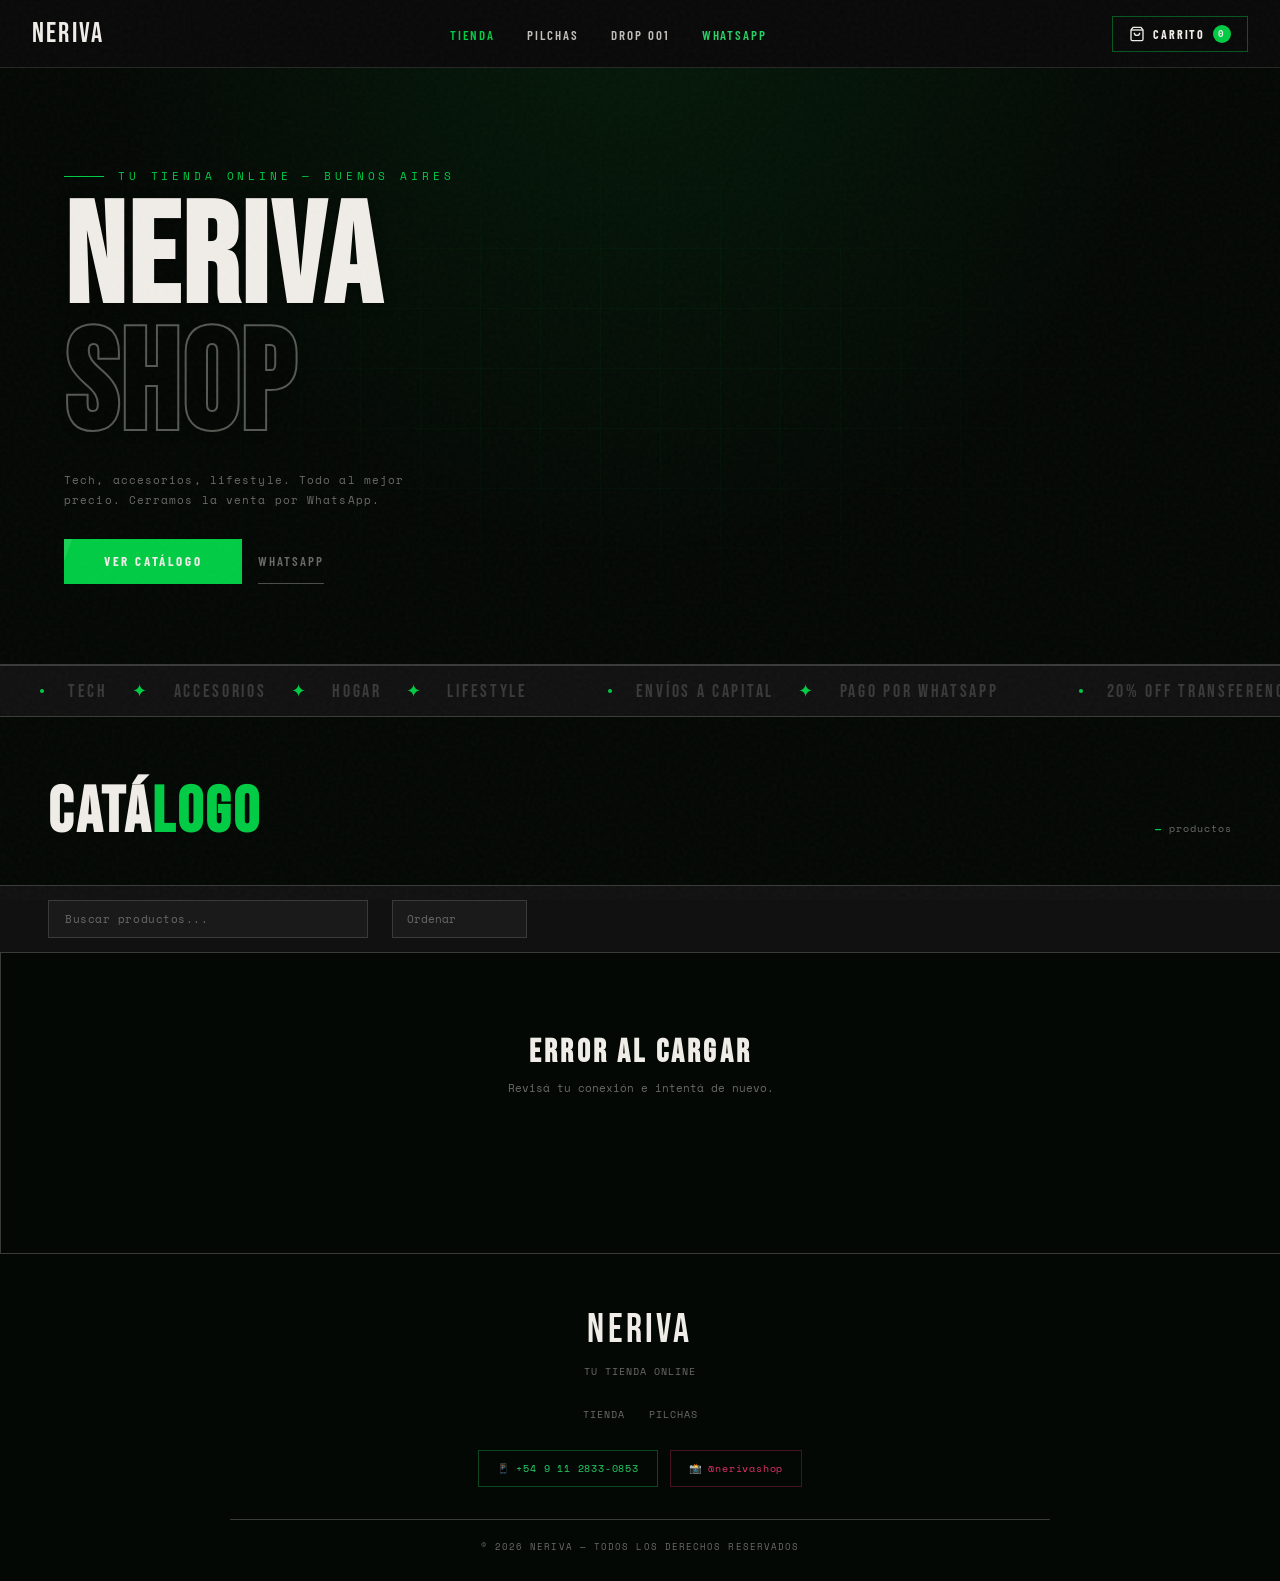
==== index.html @ 560fa94f "asd" ====
<!DOCTYPE html>
<html lang="es">
<head>
    <meta charset="UTF-8">
    <meta name="viewport" content="width=device-width, initial-scale=1.0">
    <title>NERIVA — Tu tienda online</title>
    <link rel="icon" type="image/png" href="https://i.postimg.cc/gjz4jfm1/Neriva-Logo.png">
    <link rel="apple-touch-icon" href="https://i.postimg.cc/gjz4jfm1/Neriva-Logo.png">
    <link rel="preconnect" href="https://fonts.googleapis.com">
    <link rel="preconnect" href="https://fonts.gstatic.com" crossorigin>
    <link href="https://fonts.googleapis.com/css2?family=Bebas+Neue&family=Space+Mono:ital,wght@0,400;0,700;1,400&family=Barlow+Condensed:wght@300;400;600;700;900&display=swap" rel="stylesheet">

    <style>
        :root {
            --red:        #00cc44;
            --red-dim:    #008822;
            --black:      #040804;
            --black-2:    #111111;
            --black-3:    #1A1A1A;
            --white:      #F0EDE8;
            --gray:       #3A3A3A;
            --gray-light: #6A6A6A;
            --green-wa:   #25d366;
        }

        *, *::before, *::after { box-sizing: border-box; margin: 0; padding: 0; }
        html { scroll-behavior: smooth; }

        body {
            background: var(--black);
            color: var(--white);
            font-family: 'Space Mono', monospace;
            cursor : default;
            overflow-x: hidden;
        }

        /* grain overlay */
        body::before {
            content: '';
            position: fixed;
            inset: 0;
            background-image: url("data:image/svg+xml,%3Csvg viewBox='0 0 256 256' xmlns='http://www.w3.org/2000/svg'%3E%3Cfilter id='n'%3E%3CfeTurbulence type='fractalNoise' baseFrequency='0.9' numOctaves='4' stitchTiles='stitch'/%3E%3C/filter%3E%3Crect width='100%25' height='100%25' filter='url(%23n)'/%3E%3C/svg%3E");
            opacity: 0.032;
            pointer-events: none;
            z-index: 9999;
        }

        /* ─── NAVBAR ─── */
        nav {
            display: flex;
            align-items: center;
            justify-content: space-between;
            padding: 0 32px;
            height: 68px;
            border-bottom: 1px solid rgba(58,58,58,0.6);
            position: sticky;
            top: 0;
            left: 0;
            right: 0;
            z-index: 500;
            background: rgba(10,10,10,0.9);
            backdrop-filter: blur(16px);
            -webkit-backdrop-filter: blur(16px);
            transition: background 0.4s, border-color 0.4s, box-shadow 0.4s;
        }
        nav.scrolled { background: rgba(10,10,10,0.98); border-bottom: 1px solid var(--gray); box-shadow: 0 2px 24px rgba(0,0,0,0.6); }

        .nav-logo { font-family: 'Bebas Neue', sans-serif; font-size: 28px; letter-spacing: 0.08em; color: var(--white); text-decoration: none; }
        .nav-logo span { color: var(--red); }

        .nav-links { display: flex; gap: 32px; list-style: none; }
        .nav-links a {
            font-family: 'Barlow Condensed', sans-serif;
            font-size: 13px; font-weight: 600; letter-spacing: 0.15em;
            text-transform: uppercase; color: rgba(240,237,232,0.8);
            text-decoration: none; transition: color 0.2s;
            position: relative; padding-bottom: 2px;
        }
        .nav-links a::after { content: ''; position: absolute; bottom: 0; left: 0; width: 0; height: 1px; background: var(--red); transition: width 0.25s ease; }
        .nav-links a:hover { color: var(--white); }
        .nav-links a:hover::after { width: 100%; }

        /* ─── CART BTN EN NAV ─── */
        .nav-cart-btn {
            position: relative;
            background: none;
            border: 1px solid rgba(0,204,68,0.4);
            color: var(--white);
            cursor : default;
            display: flex;
            align-items: center;
            gap: 8px;
            padding: 8px 16px;
            font-family: 'Barlow Condensed', sans-serif;
            font-size: 12px;
            font-weight: 700;
            letter-spacing: 0.15em;
            text-transform: uppercase;
            transition: all 0.2s;
        }
        .nav-cart-btn:hover { background: rgba(0,204,68,0.1); border-color: var(--red); }
        .nav-cart-btn.has-items { border-color: var(--red); animation: cartPulse 0.4s ease; }
        .cart-count-badge {
            background: var(--red);
            color: var(--white);
            font-family: 'Space Mono', monospace;
            font-size: 9px;
            font-weight: 700;
            min-width: 18px;
            height: 18px;
            border-radius: 50%;
            display: flex;
            align-items: center;
            justify-content: center;
            padding: 0 4px;
        }
        @keyframes cartPulse { 0%,100%{transform:scale(1)} 50%{transform:scale(1.08)} }

        /* ─── HERO ─── */
        .hero {
            position: relative;
            padding: 100px 64px 80px;
            overflow: hidden;
            background: radial-gradient(ellipse at 50% -20%, rgba(0,204,68,0.10) 0%, transparent 60%);
            border-bottom: 1px solid var(--gray);
            min-height: 60vh;
            display: flex;
            align-items: flex-end;
        }
        .hero::before {
            content: '';
            position: absolute;
            inset: 0;
            background-image:
                linear-gradient(rgba(0,204,68,0.04) 1px, transparent 1px),
                linear-gradient(90deg, rgba(0,204,68,0.04) 1px, transparent 1px);
            background-size: 60px 60px;
            mask-image: radial-gradient(ellipse at center, black 20%, transparent 70%);
            -webkit-mask-image: radial-gradient(ellipse at center, black 20%, transparent 70%);
            pointer-events: none;
        }
        .hero-content { position: relative; z-index: 1; }
        .hero-tag {
            font-family: 'Space Mono', monospace;
            font-size: 11px;
            letter-spacing: 0.35em;
            text-transform: uppercase;
            color: var(--red);
            margin-bottom: 14px;
            display: flex;
            align-items: center;
            gap: 14px;
            animation: fadeUp 0.8s 0.2s both;
        }
        .hero-tag::before { content: ''; display: block; width: 40px; height: 1px; background: var(--red); }
        .hero-title {
            font-family: 'Bebas Neue', sans-serif;
            font-size: clamp(72px, 11vw, 160px);
            line-height: 0.9;
            letter-spacing: 0.02em;
            color: var(--white);
            animation: fadeUp 0.8s 0.35s both;
            text-shadow: 0 2px 12px rgba(0,0,0,0.5);
        }
        .hero-title em { display: block; color: transparent; font-style: normal; -webkit-text-stroke: 2px var(--white); opacity: 0.35; }
        .hero-sub {
            margin-top: 20px;
            font-family: 'Space Mono', monospace;
            font-size: 11px;
            color: var(--gray-light);
            letter-spacing: 0.1em;
            max-width: 360px;
            line-height: 1.8;
            animation: fadeUp 0.8s 0.5s both;
        }
        .hero-ctas { display: flex; gap: 16px; margin-top: 28px; animation: fadeUp 0.8s 0.65s both; }

        /* ─── STRIP ─── */
        .strip {
            border-top: 1px solid var(--gray);
            border-bottom: 1px solid var(--gray);
            height: 52px;
            display: flex;
            align-items: center;
            overflow: hidden;
            background: var(--black-2);
        }
        .strip-track { display: flex; animation: marquee 20s linear infinite; white-space: nowrap; }
        .strip-item { font-family: 'Bebas Neue', sans-serif; font-size: 18px; letter-spacing: 0.15em; color: var(--gray); padding: 0 40px; display: flex; align-items: center; gap: 24px; }
        .strip-item em { color: var(--red); font-style: normal; }
        .strip-dot { width: 4px; height: 4px; border-radius: 50%; background: var(--red); flex-shrink: 0; }

        /* ─── BUTTONS ─── */
        .btn-primary {
            background: var(--red);
            color: var(--white);
            font-family: 'Barlow Condensed', sans-serif;
            font-size: 13px; font-weight: 700; letter-spacing: 0.2em;
            text-transform: uppercase;
            padding: 14px 40px;
            text-decoration: none;
            border: none;
            cursor : default;
            position: relative;
            overflow: hidden;
            transition: background 0.2s;
            display: inline-block;
        }
        .btn-primary::before { content: ''; position: absolute; top: 0; left: -100%; width: 100%; height: 100%; background: rgba(255,255,255,0.1); transform: skewX(-20deg); transition: left 0.35s ease; }
        .btn-primary:hover::before { left: 120%; }
        .btn-primary:hover { background: #00aa33; }

        /* ─── SECTION HEADER ─── */
        .section-header {
            display: flex;
            align-items: baseline;
            justify-content: space-between;
            padding: 64px 48px 40px;
            border-bottom: 1px solid var(--gray);
        }
        .section-title { font-family: 'Bebas Neue', sans-serif; font-size: clamp(36px, 5vw, 64px); letter-spacing: 0.04em; line-height: 1; }
        .section-title span { color: var(--red); }
        .results-count { font-family: 'Space Mono', monospace; font-size: 10px; color: var(--gray-light); letter-spacing: 0.1em; }
        .results-count strong { color: var(--red); }

        /* ─── FILTERS BAR ─── */
        .filters-bar {
            padding: 14px 48px;
            border-bottom: 1px solid var(--gray);
            background: var(--black-2);
            display: flex;
            gap: 12px;
            align-items: center;
            flex-wrap: wrap;
        }
        .filter-search {
            background: rgba(255,255,255,0.04);
            border: 1px solid var(--gray);
            padding: 10px 16px;
            color: var(--white);
            font-family: 'Space Mono', monospace;
            font-size: 11px;
            letter-spacing: 0.05em;
            outline: none;
            transition: border-color 0.2s;
            flex: 1;
            min-width: 180px;
            max-width: 320px;
        }
        .filter-search::placeholder { color: var(--gray-light); }
        .filter-search:focus { border-color: var(--red); }

        .filter-sort {
            background: rgba(255,255,255,0.04);
            border: 1px solid var(--gray);
            padding: 10px 14px;
            color: var(--gray-light);
            font-family: 'Space Mono', monospace;
            font-size: 11px;
            cursor : default;
            appearance: none;
            outline: none;
            transition: border-color 0.2s;
        }
        .filter-sort:focus { border-color: rgba(0,204,68,0.4); }

        .chips-row { display: flex; gap: 6px; overflow-x: auto; scrollbar-width: none; flex-wrap: wrap; }
        .chips-row::-webkit-scrollbar { display: none; }
        .chip {
            flex-shrink: 0;
            background: transparent;
            border: 1px solid var(--gray);
            color: var(--gray-light);
            padding: 7px 14px;
            font-family: 'Barlow Condensed', sans-serif;
            font-size: 12px; font-weight: 600; letter-spacing: 0.12em;
            text-transform: uppercase;
            cursor : default;
            transition: all 0.2s;
            white-space: nowrap;
        }
        .chip:hover { border-color: var(--red); color: var(--white); }
        .chip.active { background: var(--red); border-color: var(--red); color: var(--white); }

        /* ─── PRODUCT GRID ─── */
        .product-grid {
            display: grid;
            grid-template-columns: repeat(4, 1fr);
            border-left: 1px solid var(--gray);
            min-height: 300px;
        }
        .product-card {
            border-right: 1px solid var(--gray);
            border-bottom: 1px solid var(--gray);
            cursor : default;
            position: relative;
            overflow: hidden;
            background: var(--black-2);
            transition: background 0.25s;
        }
        .product-card:hover { background: var(--black-3); }

        .product-img-wrap {
            aspect-ratio: 3/4;
            background: var(--black-3);
            position: relative;
            overflow: hidden;
        }
        .product-img-wrap img { width: 100%; height: 100%; object-fit: cover; display: block; transition: transform 0.5s ease; }
        .product-card:hover .product-img-wrap img { transform: scale(1.07); }
        .product-img-empty { width: 100%; height: 100%; display: flex; align-items: center; justify-content: center; font-size: 48px; background: #080808; color: #1a1a1a; }

        .product-img-wrap::after {
            content: 'VER DETALLES';
            position: absolute; inset: 0;
            background: rgba(0,180,60,0.9);
            display: flex; align-items: center; justify-content: center;
            font-family: 'Bebas Neue', sans-serif;
            font-size: 18px; letter-spacing: 0.25em;
            color: var(--white);
            opacity: 0; transition: opacity 0.25s ease;
        }
        .product-card:hover .product-img-wrap::after { opacity: 1; }

        .product-badges { position: absolute; top: 10px; left: 10px; display: flex; flex-direction: column; gap: 4px; z-index: 3; }
        .product-badge { font-family: 'Barlow Condensed', sans-serif; font-size: 10px; font-weight: 800; letter-spacing: 0.1em; text-transform: uppercase; padding: 3px 8px; display: inline-block; width: fit-content; }
        .pb-new { background: var(--white); color: var(--black); }
        .pb-sale { background: var(--red); color: var(--white); }
        .pb-used { background: #ff9f1c; color: var(--black); }

        .product-foto-count { position: absolute; bottom: 8px; right: 8px; background: rgba(0,0,0,0.65); border: 1px solid rgba(0,204,68,0.35); color: var(--red); font-family: 'Space Mono', monospace; font-size: 9px; padding: 2px 7px; z-index: 3; }

        .product-info { padding: 16px 18px 20px; border-top: 1px solid var(--gray); }
        .product-cat { font-family: 'Space Mono', monospace; font-size: 9px; letter-spacing: 0.15em; text-transform: uppercase; color: var(--red); margin-bottom: 4px; }
        .product-name { font-family: 'Barlow Condensed', sans-serif; font-size: 14px; font-weight: 700; letter-spacing: 0.1em; text-transform: uppercase; color: var(--white); margin-bottom: 10px; display: -webkit-box; -webkit-line-clamp: 2; -webkit-box-orient: vertical; overflow: hidden; }
        .product-price-row { display: flex; align-items: baseline; gap: 8px; flex-wrap: wrap; margin-bottom: 14px; }
        .product-price { font-family: 'Bebas Neue', sans-serif; font-size: 22px; letter-spacing: 0.05em; color: var(--white); }
        .product-price-orig { font-family: 'Space Mono', monospace; font-size: 10px; color: var(--gray-light); text-decoration: line-through; }
        .product-pct { font-family: 'Barlow Condensed', sans-serif; font-size: 11px; font-weight: 700; color: var(--red); }

        /* ADD TO CART BUTTON — in card */
        .btn-add-cart {
            width: 100%;
            background: transparent;
            border: 1px solid rgba(0,204,68,0.4);
            color: var(--red);
            font-family: 'Barlow Condensed', sans-serif;
            font-size: 12px; font-weight: 700; letter-spacing: 0.15em;
            text-transform: uppercase;
            padding: 10px;
            cursor : default;
            transition: all 0.2s;
            display: flex;
            align-items: center;
            justify-content: center;
            gap: 8px;
        }
        .btn-add-cart:hover { background: var(--red); color: var(--white); }
        .btn-add-cart.added { background: rgba(0,204,68,0.15); border-color: var(--red); color: var(--white); }

        /* SKELETONS */
        .skeleton-card { border-right: 1px solid var(--gray); border-bottom: 1px solid var(--gray); background: var(--black-2); }
        .skeleton-img { aspect-ratio: 3/4; background: linear-gradient(90deg, var(--black-2) 25%, var(--black-3) 50%, var(--black-2) 75%); background-size: 200% 100%; animation: shimmer 1.4s ease-in-out infinite; }
        .skeleton-info { padding: 16px 18px 20px; border-top: 1px solid var(--gray); }
        .skeleton-line { height: 10px; margin-bottom: 10px; background: linear-gradient(90deg, var(--black-3) 25%, var(--gray) 50%, var(--black-3) 75%); background-size: 200% 100%; animation: shimmer 1.4s ease-in-out infinite; }
        .skeleton-line.short { width: 50%; }
        .skeleton-line.tall { height: 18px; width: 60%; }
        @keyframes shimmer { 0% { background-position: 200% 0 } 100% { background-position: -200% 0 } }

        .grid-empty { grid-column: 1/-1; text-align: center; padding: 80px 24px; }
        .grid-empty h3 { font-family: 'Bebas Neue', sans-serif; font-size: 32px; letter-spacing: 0.1em; margin-bottom: 8px; }
        .grid-empty p { font-family: 'Space Mono', monospace; font-size: 11px; color: var(--gray-light); }

        

        /* ─── MODAL ─── */
        .modal { display: none; position: fixed; inset: 0; background: rgba(0,0,0,0.9); z-index: 1000; backdrop-filter: blur(10px); }
        .modal.active { display: flex; align-items: flex-end; justify-content: center; }
        @media(min-width:769px) { .modal.active { align-items: center; padding: 2rem; } }

        .modal-content {
            background: linear-gradient(145deg, #0f0f0f, #080808);
            border: 1px solid rgba(0,204,68,0.2);
            width: 100%; max-width: 1000px;
            border-radius: 8px 8px 0 0;
            max-height: 92vh; overflow-y: auto;
            -webkit-overflow-scrolling: touch;
            animation: sheetUp 0.35s cubic-bezier(0.4,0,0.2,1);
            position: relative;
        }
        @media(min-width:769px) { .modal-content { border-radius: 4px; max-height: 88vh; animation: modalIn 0.3s cubic-bezier(0.4,0,0.2,1); } }
        @keyframes sheetUp { from { opacity: 0; transform: translateY(40px) } to { opacity: 1; transform: translateY(0) } }
        @keyframes modalIn { from { opacity: 0; transform: scale(0.97) translateY(12px) } to { opacity: 1; transform: scale(1) translateY(0) } }

        .modal-drag { width: 40px; height: 4px; background: rgba(255,255,255,0.1); border-radius: 2px; margin: 12px auto 0; }
        @media(min-width:769px) { .modal-drag { display: none; } }

        .modal-close { position: absolute; top: 12px; right: 12px; background: rgba(255,255,255,0.05); border: 1px solid rgba(255,255,255,0.12); color: var(--white); width: 36px; height: 36px; border-radius: 50%; cursor : default; font-size: 16px; z-index: 10; display: flex; align-items: center; justify-content: center; transition: all 0.2s; }
        .modal-close:hover { background: var(--red); border-color: var(--red); }

        .modal-body { padding: 16px 20px 40px; display: grid; grid-template-columns: 1fr; gap: 20px; }
        @media(min-width:769px) { .modal-body { padding: 40px; grid-template-columns: 1fr 1fr; gap: 40px; } }

        .modal-gallery { width: 100%; aspect-ratio: 3/4; background: #050505; border-radius: 2px; overflow: hidden; border: 1px solid rgba(255,255,255,0.06); position: relative; }
        @media(min-width:769px) { .modal-gallery { aspect-ratio: unset; height: 520px; } }

        .carousel-track { display: flex; width: 100%; height: 100%; transition: transform 0.45s cubic-bezier(0.4,0,0.2,1); }
        .carousel-slide { flex: 0 0 100%; width: 100%; height: 100%; }
        .carousel-slide img { width: 100%; height: 100%; object-fit: cover; display: block; }
        .carousel-btn { position: absolute; top: 50%; transform: translateY(-50%); z-index: 5; background: rgba(0,0,0,0.7); border: 1px solid rgba(0,204,68,0.3); color: var(--red); width: 36px; height: 36px; border-radius: 50%; cursor : default; display: flex; align-items: center; justify-content: center; font-size: 16px; transition: all 0.2s; }
        .carousel-btn:hover { background: var(--red); color: var(--white); }
        .carousel-prev { left: 10px; }
        .carousel-next { right: 10px; }
        .carousel-dots { position: absolute; bottom: 10px; left: 50%; transform: translateX(-50%); display: flex; gap: 6px; z-index: 5; }
        .carousel-dot { width: 6px; height: 6px; border-radius: 50%; background: rgba(255,255,255,0.2); border: 1px solid rgba(0,204,68,0.3); cursor : default; transition: all 0.25s; }
        .carousel-dot.active { background: var(--red); border-color: var(--red); transform: scale(1.3); }
        .carousel-counter { position: absolute; top: 10px; right: 10px; background: rgba(0,0,0,0.7); border: 1px solid rgba(0,204,68,0.25); color: var(--red); font-family: 'Space Mono', monospace; font-size: 9px; padding: 3px 8px; z-index: 6; }

        .modal-cat-row { display: flex; align-items: center; gap: 8px; margin-bottom: 8px; }
        .modal-cat { font-family: 'Space Mono', monospace; font-size: 10px; letter-spacing: 0.2em; text-transform: uppercase; color: var(--red); }
        .modal-sep { color: var(--gray); font-size: 10px; }

        .modal-nombre { font-family: 'Bebas Neue', sans-serif; font-size: clamp(28px, 5vw, 48px); letter-spacing: 0.04em; line-height: 1; color: var(--white); margin-bottom: 20px; padding-right: 40px; }
        .modal-price-row { display: flex; align-items: baseline; gap: 12px; flex-wrap: wrap; margin-bottom: 20px; }
        .modal-price { font-family: 'Bebas Neue', sans-serif; font-size: clamp(36px, 7vw, 56px); line-height: 1; color: var(--red); }
        .modal-price-orig { font-family: 'Space Mono', monospace; font-size: 14px; color: var(--gray-light); text-decoration: line-through; }
        .modal-pct-badge { background: var(--red); color: var(--white); font-family: 'Barlow Condensed', sans-serif; font-size: 13px; font-weight: 800; padding: 3px 10px; }

        .modal-desc { font-family: 'Space Mono', monospace; font-size: 11px; color: var(--gray-light); line-height: 1.9; margin-bottom: 24px; max-height: 4.5em; overflow: hidden; transition: max-height 0.4s; }
        .modal-desc.open { max-height: 300px; }
        .modal-desc-toggle { background: none; border: none; color: var(--red); font-family: 'Space Mono', monospace; font-size: 10px; cursor : default; padding: 0; display: none; align-items: center; gap: 6px; margin-bottom: 24px; letter-spacing: 0.1em; }
        .modal-desc-toggle .arr { transition: transform 0.3s; }
        .modal-desc-toggle.open .arr { transform: rotate(180deg); }

        .modal-box { background: rgba(0,204,68,0.04); border: 1px solid rgba(0,204,68,0.15); padding: 14px 18px; margin-bottom: 20px; }
        .modal-box h4 { font-family: 'Barlow Condensed', sans-serif; font-size: 11px; font-weight: 700; letter-spacing: 0.2em; text-transform: uppercase; color: var(--red); margin-bottom: 4px; }
        .modal-box p { font-family: 'Space Mono', monospace; font-size: 10px; color: var(--gray-light); }

        .modal-btn-cart {
            display: flex;
            align-items: center;
            justify-content: center;
            gap: 10px;
            width: 100%;
            background: var(--red);
            color: var(--white);
            font-family: 'Barlow Condensed', sans-serif;
            font-size: 15px; font-weight: 800; letter-spacing: 0.2em;
            text-transform: uppercase;
            padding: 16px;
            border: none; cursor : default; margin-bottom: 10px;
            transition: background 0.2s;
            box-shadow: 0 0 24px rgba(0,204,68,0.25);
        }
        .modal-btn-cart:hover { background: #00aa33; }
        .modal-btn-cart.in-cart { background: #0a3a1a; border: 1px solid #00ff41; color: #00ff41; box-shadow: 0 0 16px rgba(0,255,65,0.2); }

        .modal-btn-copy { width: 100%; background: transparent; border: 1px solid rgba(0,204,68,0.3); color: var(--red); font-family: 'Space Mono', monospace; font-size: 11px; padding: 12px; cursor : default; transition: all 0.2s; letter-spacing: 0.1em; display: flex; align-items: center; justify-content: center; gap: 8px; }
        .modal-btn-copy:hover { background: rgba(0,204,68,0.06); }

        /* ─── CART DRAWER ─── */
        .cart-overlay { display: none; position: fixed; inset: 0; background: rgba(0,0,0,0.7); z-index: 1500; backdrop-filter: blur(4px); }
        .cart-overlay.active { display: block; }

        .cart-drawer {
            position: fixed;
            top: 0; right: 0; bottom: 0;
            width: min(420px, 100vw);
            background: var(--black-2);
            border-left: 1px solid rgba(0,204,68,0.2);
            z-index: 1600;
            display: flex;
            flex-direction: column;
            transform: translateX(100%);
            transition: transform 0.35s cubic-bezier(0.4,0,0.2,1);
        }
        .cart-drawer.open { transform: translateX(0); }

        .cart-header {
            padding: 24px 24px 20px;
            border-bottom: 1px solid var(--gray);
            display: flex;
            align-items: center;
            justify-content: space-between;
            flex-shrink: 0;
        }
        .cart-header-title { font-family: 'Bebas Neue', sans-serif; font-size: 28px; letter-spacing: 0.08em; }
        .cart-header-title span { color: var(--red); }
        .cart-header-count { font-family: 'Space Mono', monospace; font-size: 10px; color: var(--gray-light); letter-spacing: 0.1em; }
        .cart-close-btn { background: none; border: 1px solid var(--gray); color: var(--white); width: 32px; height: 32px; display: flex; align-items: center; justify-content: center; cursor : default; font-size: 14px; transition: all 0.2s; }
        .cart-close-btn:hover { border-color: var(--red); color: var(--red); }

        .cart-items { flex: 1; overflow-y: auto; padding: 16px 0; }
        .cart-items::-webkit-scrollbar { width: 3px; }
        .cart-items::-webkit-scrollbar-track { background: transparent; }
        .cart-items::-webkit-scrollbar-thumb { background: var(--gray); border-radius: 2px; }

        .cart-empty-state { display: flex; flex-direction: column; align-items: center; justify-content: center; height: 100%; gap: 16px; padding: 40px 24px; text-align: center; }
        .cart-empty-icon { font-size: 48px; opacity: 0.3; }
        .cart-empty-title { font-family: 'Bebas Neue', sans-serif; font-size: 24px; letter-spacing: 0.1em; color: var(--gray-light); }
        .cart-empty-sub { font-family: 'Space Mono', monospace; font-size: 10px; color: var(--gray-light); opacity: 0.6; line-height: 1.7; }

        .cart-item {
            display: grid;
            grid-template-columns: 72px 1fr auto;
            gap: 12px;
            padding: 14px 24px;
            border-bottom: 1px solid rgba(58,58,58,0.5);
            align-items: start;
            transition: background 0.2s;
        }
        .cart-item:hover { background: rgba(0,204,68,0.04); }
        .cart-item-img { width: 72px; height: 88px; object-fit: cover; display: block; background: var(--black-3); }
        .cart-item-img-empty { width: 72px; height: 88px; background: var(--black-3); display: flex; align-items: center; justify-content: center; font-size: 24px; color: var(--gray); }
        .cart-item-info { display: flex; flex-direction: column; gap: 4px; }
        .cart-item-cat { font-family: 'Space Mono', monospace; font-size: 9px; letter-spacing: 0.15em; text-transform: uppercase; color: var(--red); }
        .cart-item-name { font-family: 'Barlow Condensed', sans-serif; font-size: 13px; font-weight: 700; letter-spacing: 0.08em; text-transform: uppercase; color: var(--white); line-height: 1.2; }
        .cart-item-price { font-family: 'Bebas Neue', sans-serif; font-size: 18px; letter-spacing: 0.05em; color: var(--white); margin-top: 4px; }
        .cart-item-price-orig { font-family: 'Space Mono', monospace; font-size: 9px; color: var(--gray-light); text-decoration: line-through; }
        .cart-item-qty-row { display: flex; align-items: center; gap: 8px; margin-top: 8px; }
        .qty-btn { background: none; border: 1px solid var(--gray); color: var(--white); width: 24px; height: 24px; display: flex; align-items: center; justify-content: center; cursor : default; font-size: 14px; transition: all 0.15s; line-height: 1; font-family: 'Space Mono', monospace; }
        .qty-btn:hover { border-color: var(--red); color: var(--red); }
        .qty-val { font-family: 'Space Mono', monospace; font-size: 11px; min-width: 20px; text-align: center; }
        .cart-item-remove { background: none; border: none; color: var(--gray-light); cursor : default; font-size: 14px; padding: 4px; transition: color 0.2s; line-height: 1; }
        .cart-item-remove:hover { color: var(--red); }

        .cart-footer { padding: 20px 24px 24px; border-top: 1px solid var(--gray); flex-shrink: 0; }
        .cart-summary { margin-bottom: 16px; }
        .cart-summary-row { display: flex; justify-content: space-between; align-items: baseline; padding: 6px 0; border-bottom: 1px solid rgba(58,58,58,0.4); }
        .cart-summary-row:last-child { border-bottom: none; padding-top: 10px; }
        .cart-summary-label { font-family: 'Space Mono', monospace; font-size: 10px; color: var(--gray-light); letter-spacing: 0.1em; text-transform: uppercase; }
        .cart-summary-val { font-family: 'Bebas Neue', sans-serif; font-size: 18px; letter-spacing: 0.05em; color: var(--white); }
        .cart-summary-row.total .cart-summary-label { font-size: 11px; color: var(--white); font-weight: 700; }
        .cart-summary-row.total .cart-summary-val { font-size: 28px; color: var(--red); }

        .cart-btn-wa {
            display: flex;
            align-items: center;
            justify-content: center;
            gap: 10px;
            width: 100%;
            background: var(--red);
            color: var(--white);
            font-family: 'Barlow Condensed', sans-serif;
            font-size: 15px; font-weight: 800; letter-spacing: 0.2em;
            text-transform: uppercase;
            padding: 18px;
            text-decoration: none;
            border: none;
            cursor : default;
            transition: background 0.2s;
            box-shadow: 0 0 30px rgba(0,204,68,0.3);
            margin-bottom: 10px;
        }
        .cart-btn-wa:hover { background: #00aa33; }

        .cart-btn-clear { width: 100%; background: transparent; border: 1px solid rgba(58,58,58,0.8); color: var(--gray-light); font-family: 'Space Mono', monospace; font-size: 10px; letter-spacing: 0.1em; text-transform: uppercase; padding: 10px; cursor : default; transition: all 0.2s; }
        .cart-btn-clear:hover { border-color: var(--red); color: var(--red); }

        /* toast */
        .toast-wrap { position: fixed; bottom: 24px; left: 50%; transform: translateX(-50%); z-index: 2000; display: flex; flex-direction: column; gap: 8px; pointer-events: none; }
        .toast { background: var(--black-3); border: 1px solid rgba(0,204,68,0.4); color: var(--white); font-family: 'Space Mono', monospace; font-size: 11px; letter-spacing: 0.08em; padding: 12px 20px; border-radius: 2px; white-space: nowrap; animation: toastIn 0.3s ease, toastOut 0.3s 2.2s ease forwards; pointer-events: all; }
        .toast.success { border-color: rgba(0,255,65,0.4); }
        @keyframes toastIn { from { opacity: 0; transform: translateY(10px) } to { opacity: 1; transform: translateY(0) } }
        @keyframes toastOut { from { opacity: 1 } to { opacity: 0 } }

        /* ─── FOOTER ─── */
        footer { border-top: 1px solid var(--gray); background: var(--black); }

        /* ─── ANIMS ─── */
        @keyframes fadeUp { from { opacity: 0; transform: translateY(24px) } to { opacity: 1; transform: translateY(0) } }
        @keyframes bounceDown { 0%,100%{transform:translateY(0)} 50%{transform:translateY(5px)} }

        /* ─── MOBILE ─── */
        @media(max-width:900px) {
            nav { padding: 0 20px; top: 30px; }
            .nav-links { display: none; }
            .hero { padding: 40px 24px 36px; min-height: 42vh; }
            .hero-scroll-hint { display: flex; }
            .product-grid { grid-template-columns: repeat(2, 1fr); }
            .section-header { padding: 40px 24px 28px; }
            .filters-bar { padding: 12px 24px; }
            .benefits { grid-template-columns: repeat(2, 1fr); }
        }
    </style>
</head>
<body>


<!-- NAVBAR -->
<nav id="mainNav">
    <a href="/" class="nav-logo">NERIVA</a>
    <ul class="nav-links">
        <li><a href="/" style="color:var(--red)">Tienda</a></li>
        <li><a href="/pilchas">Pilchas</a></li>
                    <li><a href="/drop-buzos.html">Drop 001</a></li>

        <li><a href="https://wa.me/5491128330853" target="_blank" style="color:#25d366">WhatsApp</a></li>
    </ul>
    <button class="nav-cart-btn" id="navCartBtn" onclick="abrirCarrito()">
        <svg width="16" height="16" viewBox="0 0 24 24" fill="none" stroke="currentColor" stroke-width="2"><path d="M6 2L3 6v14a2 2 0 002 2h14a2 2 0 002-2V6l-3-4z"/><line x1="3" y1="6" x2="21" y2="6"/><path d="M16 10a4 4 0 01-8 0"/></svg>
        CARRITO
        <span class="cart-count-badge" id="cartCountBadge">0</span>
    </button>
</nav>

<!-- HERO -->
<section class="hero">
    <div class="hero-content">
        <div class="hero-tag">Tu tienda online — Buenos Aires</div>
        <h1 class="hero-title">NERIVA<br><em>SHOP</em></h1>
        <p class="hero-sub">Tech, accesorios, lifestyle. Todo al mejor precio. Cerramos la venta por WhatsApp.</p>
        <div class="hero-ctas">
            <a href="#catalogo" class="btn-primary">Ver catálogo</a>
            <a href="https://wa.me/5491128330853" target="_blank" style="font-family:'Barlow Condensed',sans-serif;font-size:13px;font-weight:600;letter-spacing:0.15em;text-transform:uppercase;color:var(--gray-light);text-decoration:none;padding:14px 0;border-bottom:1px solid rgba(240,237,232,0.3);transition:all 0.2s;" onmouseover="this.style.color='var(--white)'" onmouseout="this.style.color='var(--gray-light)'">WhatsApp</a>
        </div>
    </div>

    <!-- SCROLL HINT MOBILE -->
    <div class="hero-scroll-hint" style="display:none;position:absolute;bottom:16px;left:50%;transform:translateX(-50%);flex-direction:column;align-items:center;gap:6px;font-family:'Space Mono',monospace;font-size:9px;letter-spacing:0.2em;color:rgba(240,237,232,0.5);text-transform:uppercase;z-index:4;">
        <span>Productos abajo</span>
        <span style="color:var(--green-wa);font-size:14px;animation:bounceDown 1.5s ease-in-out infinite;">↓</span>
    </div>
</section>

<!-- STRIP -->
<div class="strip">
    <div class="strip-track">
        <div class="strip-item"><span class="strip-dot"></span> TECH <em>✦</em> ACCESORIOS <em>✦</em> HOGAR <em>✦</em> LIFESTYLE</div>
        <div class="strip-item"><span class="strip-dot"></span> ENVÍOS A CAPITAL <em>✦</em> PAGO POR WHATSAPP</div>
        <div class="strip-item"><span class="strip-dot"></span> 20% OFF TRANSFERENCIA <em>✦</em> 3 CUOTAS SIN INTERÉS</div>
        <div class="strip-item"><span class="strip-dot"></span> TECH <em>✦</em> ACCESORIOS <em>✦</em> HOGAR <em>✦</em> LIFESTYLE</div>
        <div class="strip-item"><span class="strip-dot"></span> ENVÍOS A CAPITAL <em>✦</em> PAGO POR WHATSAPP</div>
        <div class="strip-item"><span class="strip-dot"></span> 20% OFF TRANSFERENCIA <em>✦</em> 3 CUOTAS SIN INTERÉS</div>
    </div>
</div>

<!-- CATÁLOGO -->
<div id="catalogo">
    <div class="section-header">
        <h2 class="section-title">CATÁ<span>LOGO</span></h2>
        <span class="results-count" id="resultsCount"><strong>—</strong> productos</span>
    </div>

    <div class="filters-bar">
        <input type="text" class="filter-search" id="searchInput" placeholder="Buscar productos...">
        <div class="chips-row" id="chipsRow"></div>
        <select class="filter-sort" id="sortSelect">
            <option value="">Ordenar</option>
            <option value="precio-asc">Precio ↑</option>
            <option value="precio-desc">Precio ↓</option>
            <option value="nombre">A – Z</option>
            <option value="oferta">Ofertas primero</option>
        </select>
    </div>

    <div class="product-grid" id="productGrid">
        <div class="skeleton-card"><div class="skeleton-img"></div><div class="skeleton-info"><div class="skeleton-line short"></div><div class="skeleton-line"></div><div class="skeleton-line tall"></div></div></div>
        <div class="skeleton-card"><div class="skeleton-img"></div><div class="skeleton-info"><div class="skeleton-line short"></div><div class="skeleton-line"></div><div class="skeleton-line tall"></div></div></div>
        <div class="skeleton-card"><div class="skeleton-img"></div><div class="skeleton-info"><div class="skeleton-line short"></div><div class="skeleton-line"></div><div class="skeleton-line tall"></div></div></div>
        <div class="skeleton-card"><div class="skeleton-img"></div><div class="skeleton-info"><div class="skeleton-line short"></div><div class="skeleton-line"></div><div class="skeleton-line tall"></div></div></div>
    </div>
</div>

<!-- FOOTER -->
<footer>
    <div style="max-width:900px;margin:0 auto;padding:52px 40px 28px;text-align:center;">
        <div style="font-family:'Bebas Neue',sans-serif;font-size:40px;letter-spacing:0.08em;margin-bottom:10px;">NERIVA</div>
        <p style="font-family:'Space Mono',monospace;font-size:10px;color:var(--gray-light);letter-spacing:0.1em;text-transform:uppercase;margin-bottom:28px;">Tu tienda online</p>
        <div style="display:flex;gap:24px;justify-content:center;flex-wrap:wrap;margin-bottom:28px;">
            <a href="/" style="font-family:'Space Mono',monospace;font-size:10px;color:var(--gray-light);text-decoration:none;letter-spacing:0.1em;text-transform:uppercase;" onmouseover="this.style.color='var(--red)'" onmouseout="this.style.color='var(--gray-light)'">Tienda</a>
            <a href="/pilchas" style="font-family:'Space Mono',monospace;font-size:10px;color:var(--gray-light);text-decoration:none;letter-spacing:0.1em;text-transform:uppercase;" onmouseover="this.style.color='var(--red)'" onmouseout="this.style.color='var(--gray-light)'">Pilchas</a>
        </div>
        <div style="display:flex;gap:12px;justify-content:center;flex-wrap:wrap;margin-bottom:32px;">
            <a href="https://wa.me/5491128330853" target="_blank" style="display:inline-flex;align-items:center;gap:8px;padding:10px 18px;border:1px solid rgba(37,211,102,0.3);color:#25d366;font-family:'Space Mono',monospace;font-size:10px;text-decoration:none;letter-spacing:0.08em;transition:all 0.2s;" onmouseover="this.style.background='rgba(37,211,102,0.08)'" onmouseout="this.style.background='transparent'">📱 +54 9 11 2833-0853</a>
            <a href="https://instagram.com/nerivashop" target="_blank" style="display:inline-flex;align-items:center;gap:8px;padding:10px 18px;border:1px solid rgba(225,48,108,0.3);color:#e1306c;font-family:'Space Mono',monospace;font-size:10px;text-decoration:none;letter-spacing:0.08em;transition:all 0.2s;" onmouseover="this.style.background='rgba(225,48,108,0.08)'" onmouseout="this.style.background='transparent'">📸 @nerivashop</a>
        </div>
        <div style="height:1px;background:var(--gray);margin-bottom:20px;"></div>
        <p style="font-family:'Space Mono',monospace;font-size:9px;color:var(--gray-light);letter-spacing:0.12em;text-transform:uppercase;">© 2026 NERIVA — Todos los derechos reservados</p>
    </div>
</footer>

<!-- MODAL PRODUCTO -->
<div class="modal" id="productModal">
    <div class="modal-content">
        <div class="modal-drag"></div>
        <button class="modal-close" id="modalClose">✕</button>
        <div class="modal-body">
            <div class="modal-gallery" id="modalGallery"></div>
            <div>
                <div class="modal-cat-row">
                    <span class="modal-cat" id="modalCat"></span>
                </div>
                <h2 class="modal-nombre" id="modalNombre"></h2>
                <div class="modal-price-row">
                    <div class="modal-price" id="modalPrice"></div>
                    <div class="modal-price-orig" id="modalPriceOrig" style="display:none"></div>
                    <div class="modal-pct-badge" id="modalPctBadge" style="display:none"></div>
                </div>
                <p class="modal-desc" id="modalDesc"></p>
                <button class="modal-desc-toggle" id="modalDescToggle"><span class="arr">▼</span><span class="lbl">Ver descripción</span></button>
                <div class="modal-box">
                    <h4>💎 Producto Premium</h4>
                    <p>Consultá disponibilidad y medios de pago por WhatsApp.</p>
                </div>
                <button class="modal-btn-cart" id="modalBtnCart" onclick="toggleCartFromModal()">
                    <svg width="18" height="18" viewBox="0 0 24 24" fill="none" stroke="currentColor" stroke-width="2"><path d="M6 2L3 6v14a2 2 0 002 2h14a2 2 0 002-2V6l-3-4z"/><line x1="3" y1="6" x2="21" y2="6"/><path d="M16 10a4 4 0 01-8 0"/></svg>
                    <span id="modalBtnCartTxt">Añadir al carrito</span>
                </button>
                <button class="modal-btn-copy" id="modalBtnCopy">
                    <span id="copyIcon">🔗</span>
                    <span id="copyTxt">Copiar link del producto</span>
                </button>
            </div>
        </div>
    </div>
</div>

<!-- CART OVERLAY -->
<div class="cart-overlay" id="cartOverlay" onclick="cerrarCarrito()"></div>

<!-- CART DRAWER -->
<div class="cart-drawer" id="cartDrawer">
    <div class="cart-header">
        <div>
            <div class="cart-header-title">CARRI<span>TO</span></div>
            <div class="cart-header-count" id="cartHeaderCount">0 productos</div>
        </div>
        <button class="cart-close-btn" onclick="cerrarCarrito()">✕</button>
    </div>

    <div class="cart-items" id="cartItemsList">
        <div class="cart-empty-state">
            <div class="cart-empty-icon">🛒</div>
            <div class="cart-empty-title">CARRITO VACÍO</div>
            <div class="cart-empty-sub">Todavía no agregaste<br>ningún producto.</div>
        </div>
    </div>

    <div class="cart-footer" id="cartFooter" style="display:none;">
        <div class="cart-summary" id="cartSummary"></div>
        <a href="#" class="cart-btn-wa" id="cartBtnWa" target="_blank">
            <svg width="18" height="18" viewBox="0 0 24 24" fill="currentColor"><path d="M17.472 14.382c-.297-.149-1.758-.867-2.03-.967-.273-.099-.471-.148-.67.15-.197.297-.767.966-.94 1.164-.173.199-.347.223-.644.075-.297-.15-1.255-.463-2.39-1.475-.883-.788-1.48-1.761-1.653-2.059-.173-.297-.018-.458.13-.606.134-.133.298-.347.446-.52.149-.174.198-.298.298-.497.099-.198.05-.371-.025-.52-.075-.149-.669-1.612-.916-2.207-.242-.579-.487-.5-.669-.51-.173-.008-.371-.01-.57-.01-.198 0-.52.074-.792.372-.272.297-1.04 1.016-1.04 2.479 0 1.462 1.065 2.875 1.213 3.074.149.198 2.096 3.2 5.077 4.487.709.306 1.262.489 1.694.625.712.227 1.36.195 1.871.118.571-.085 1.758-.719 2.006-1.413.248-.694.248-1.289.173-1.413-.074-.124-.272-.198-.57-.347m-5.421 7.403h-.004a9.87 9.87 0 01-5.031-1.378l-.361-.214-3.741.982.998-3.648-.235-.374a9.86 9.86 0 01-1.51-5.26c.001-5.45 4.436-9.884 9.888-9.884 2.64 0 5.122 1.03 6.988 2.898a9.825 9.825 0 012.893 6.994c-.003 5.45-4.437 9.884-9.885 9.884m8.413-18.297A11.815 11.815 0 0012.05 0C5.495 0 .16 5.335.157 11.892c0 2.096.547 4.142 1.588 5.945L.057 24l6.305-1.654a11.882 11.882 0 005.683 1.448h.005c6.554 0 11.89-5.335 11.893-11.893a11.821 11.821 0 00-3.48-8.413z"/></svg>
            Comprar por WhatsApp
        </a>
        <button class="cart-btn-clear" onclick="vaciarCarrito()">✕ Vaciar carrito</button>
    </div>
</div>

<!-- TOAST CONTAINER -->
<div class="toast-wrap" id="toastWrap"></div>

<script>
// ── CONFIG ──────────────────────────────────────────
const SHEET_ID = '11cgwoDZwEC4KqjD-5dOHucJ2wsWvMK2QmDAYQDmXvyQ';
const SHEET_URL = `https://docs.google.com/spreadsheets/d/${SHEET_ID}/gviz/tq?tqx=out:json&sheet=Hoja1`;
const WA = '5491128330853';
const COL = { nombre:0, cat:1, precio:2, desc:3, img:4, oferta:5, captura:6, fotosStart:7 };

// ── STATE ────────────────────────────────────────────
let allProducts = [], filtered = [];
let catFilter = 'todos', sortMode = '', searchQuery = '';
let carouselIdx = 0, carouselImgs = [], productoActivo = null;

// CART STATE
let cart = []; // [{id, nombre, categoria, precio, precioOferta, imagen, qty}]

// ── UTILS ────────────────────────────────────────────
const san = t => typeof t !== 'string' ? '' : t.trim().replace(/[<>"'`]/g,'').substring(0,1000);
const parsePrice = s => parseFloat(String(s||'').replace(/[^\d.]/g,'')) || 0;
const esUrl = s => typeof s === 'string' && (s.trim().startsWith('http://') || s.trim().startsWith('https://'));
const fmt = n => n.toLocaleString('es-AR');

// ── TOAST ────────────────────────────────────────────
function showToast(msg, success = false) {
    const wrap = document.getElementById('toastWrap');
    const t = document.createElement('div');
    t.className = 'toast' + (success ? ' success' : '');
    t.textContent = msg;
    wrap.appendChild(t);
    setTimeout(() => t.remove(), 2700);
}

// ── NAVBAR SCROLL ────────────────────────────────────
window.addEventListener('scroll', () => {
    document.getElementById('mainNav').classList.toggle('scrolled', window.scrollY > 60);
}, { passive: true });

// ── LOAD PRODUCTOS ───────────────────────────────────
async function cargar() {
    try {
        const res = await fetch(SHEET_URL, { method: 'GET', mode: 'cors' });
        const text = await res.text();
        const json = JSON.parse(text.substring(47).slice(0,-2));

        allProducts = json.table.rows.map((r, i) => {
            const c = r.c.map(col => col ? String(col.v||'').trim() : '');
            const precio = parsePrice(c[COL.precio]);
            const ofertaRaw = parsePrice(c[COL.oferta]);
            const precioOferta = (ofertaRaw > 0 && ofertaRaw < precio) ? ofertaRaw : null;
            const fotos = [];
            for (let col = COL.fotosStart; col < c.length; col++) {
                if (c[col] && esUrl(c[col])) fotos.push(san(c[col]));
            }
            return {
                id: i + 1,
                nombre: san(c[COL.nombre]),
                categoria: san(c[COL.cat]),
                precio,
                precioOferta,
                descripcion: san(c[COL.desc]),
                imagen: san(c[COL.img]),
                fotos,
            };
        }).filter(p => p.nombre && p.precio > 0);

        generarChips();
        aplicarFiltros();
        abrirDesdeURL();
    } catch(e) {
        document.getElementById('productGrid').innerHTML =
            '<div class="grid-empty"><h3>Error al cargar</h3><p>Revisá tu conexión e intentá de nuevo.</p></div>';
    }
}

// ── CHIPS / FILTROS ──────────────────────────────────
function generarChips() {
    const cats = [...new Set(allProducts.map(p => p.categoria).filter(Boolean))].sort();
    const row = document.getElementById('chipsRow');
    row.innerHTML = '';
    const mkChip = (label, val) => {
        const btn = document.createElement('button');
        btn.className = 'chip' + (val === 'todos' ? ' active' : '');
        btn.textContent = label;
        btn.addEventListener('click', () => {
            document.querySelectorAll('.chip').forEach(c => c.classList.remove('active'));
            btn.classList.add('active');
            catFilter = val;
            aplicarFiltros();
        });
        row.appendChild(btn);
    };
    mkChip('Todos', 'todos');
    cats.forEach(c => mkChip(c, c));
}

function aplicarFiltros() {
    let lista = [...allProducts];
    if (catFilter !== 'todos') lista = lista.filter(p => p.categoria === catFilter);
    if (searchQuery) {
        const q = searchQuery.toLowerCase();
        lista = lista.filter(p =>
            p.nombre.toLowerCase().includes(q) ||
            p.descripcion.toLowerCase().includes(q) ||
            p.categoria.toLowerCase().includes(q)
        );
    }
    if (sortMode === 'precio-asc') lista.sort((a,b) => (a.precioOferta||a.precio) - (b.precioOferta||b.precio));
    if (sortMode === 'precio-desc') lista.sort((a,b) => (b.precioOferta||b.precio) - (a.precioOferta||a.precio));
    if (sortMode === 'nombre') lista.sort((a,b) => a.nombre.localeCompare(b.nombre));
    if (sortMode === 'oferta') lista.sort((a,b) => (b.precioOferta?1:0) - (a.precioOferta?1:0));
    filtered = lista;
    renderGrid(lista);
    document.getElementById('resultsCount').innerHTML = `<strong>${lista.length}</strong> producto${lista.length !== 1 ? 's' : ''}`;
}

document.getElementById('searchInput').addEventListener('input', e => {
    searchQuery = e.target.value.trim();
    aplicarFiltros();
});
document.getElementById('sortSelect').addEventListener('change', e => {
    sortMode = e.target.value;
    aplicarFiltros();
});

// ── GRID ─────────────────────────────────────────────
function renderGrid(lista) {
    const grid = document.getElementById('productGrid');
    grid.innerHTML = '';
    if (!lista.length) {
        grid.innerHTML = '<div class="grid-empty"><h3>Sin resultados</h3><p>Probá con otra búsqueda o filtro.</p></div>';
        return;
    }
    lista.forEach(p => {
        const tieneOferta = p.precioOferta !== null;
        const pct = tieneOferta ? Math.round((1 - p.precioOferta / p.precio) * 100) : 0;
        const precioMostrado = tieneOferta ? p.precioOferta : p.precio;
        const totalFotos = (p.imagen ? 1 : 0) + p.fotos.length;
        const inCart = cartHas(p.id);

        let badges = '';
        if (tieneOferta) badges += `<span class="product-badge pb-sale">🔥 -${pct}%</span>`;
        else badges += `<span class="product-badge pb-new">NUEVO</span>`;

        const card = document.createElement('div');
        card.className = 'product-card';
        card.innerHTML = `
            <div class="product-img-wrap">
                ${p.imagen
                    ? `<img src="${p.imagen}" alt="${san(p.nombre)}" loading="lazy" onerror="this.parentNode.innerHTML='<div class=\\'product-img-empty\\'>📦</div>'">`
                    : '<div class="product-img-empty">📦</div>'}
                <div class="product-badges">${badges}</div>
                ${totalFotos > 1 ? `<div class="product-foto-count">📷 ${totalFotos}</div>` : ''}
            </div>
            <div class="product-info">
                <div class="product-cat">${san(p.categoria)}</div>
                <div class="product-name">${san(p.nombre)}</div>
                <div class="product-price-row">
                    <div class="product-price">$${fmt(precioMostrado)}</div>
                    ${tieneOferta ? `<div class="product-price-orig">$${fmt(p.precio)}</div><div class="product-pct">-${pct}%</div>` : ''}
                </div>
                <button class="btn-add-cart ${inCart ? 'added' : ''}" data-id="${p.id}">
                    <svg width="14" height="14" viewBox="0 0 24 24" fill="none" stroke="currentColor" stroke-width="2"><path d="M6 2L3 6v14a2 2 0 002 2h14a2 2 0 002-2V6l-3-4z"/><line x1="3" y1="6" x2="21" y2="6"/><path d="M16 10a4 4 0 01-8 0"/></svg>
                    ${inCart ? '✓ En el carrito' : 'Añadir al carrito'}
                </button>
            </div>`;

        // click en la imagen → modal
        card.querySelector('.product-img-wrap').addEventListener('click', () => abrirModal(p));
        card.querySelector('.product-name').addEventListener('click', () => abrirModal(p));

        // click en btn carrito
        card.querySelector('.btn-add-cart').addEventListener('click', e => {
            e.stopPropagation();
            addToCart(p);
            // actualizar solo este botón
            const btn = e.currentTarget;
            btn.classList.add('added');
            btn.innerHTML = `<svg width="14" height="14" viewBox="0 0 24 24" fill="none" stroke="currentColor" stroke-width="2"><path d="M6 2L3 6v14a2 2 0 002 2h14a2 2 0 002-2V6l-3-4z"/><line x1="3" y1="6" x2="21" y2="6"/><path d="M16 10a4 4 0 01-8 0"/></svg> ✓ En el carrito`;
        });

        grid.appendChild(card);
    });
}

// ── MODAL ────────────────────────────────────────────
function abrirModal(p) {
    const tieneOferta = p.precioOferta !== null;
    const pct = tieneOferta ? Math.round((1 - p.precioOferta / p.precio) * 100) : 0;
    const precioMostrado = tieneOferta ? p.precioOferta : p.precio;

    document.getElementById('modalCat').textContent = san(p.categoria);
    document.getElementById('modalNombre').textContent = san(p.nombre);
    document.getElementById('modalPrice').textContent = `$${fmt(precioMostrado)}`;

    const origEl = document.getElementById('modalPriceOrig');
    const badgeEl = document.getElementById('modalPctBadge');
    if (tieneOferta) {
        origEl.textContent = `$${fmt(p.precio)}`; origEl.style.display = '';
        badgeEl.textContent = `-${pct}% OFF`; badgeEl.style.display = '';
    } else { origEl.style.display = 'none'; badgeEl.style.display = 'none'; }

    const descEl = document.getElementById('modalDesc');
    const toggleEl = document.getElementById('modalDescToggle');
    descEl.textContent = san(p.descripcion) || 'Consultá más detalles por WhatsApp.';
    descEl.classList.remove('open'); toggleEl.classList.remove('open');
    toggleEl.style.display = 'none';
    setTimeout(() => { if (descEl.scrollHeight > descEl.clientHeight + 4) toggleEl.style.display = 'flex'; }, 50);

    // galería
    carouselImgs = [];
    if (p.imagen) carouselImgs.push(p.imagen);
    p.fotos.forEach(f => carouselImgs.push(f));
    carouselIdx = 0;

    const gallery = document.getElementById('modalGallery');
    if (!carouselImgs.length) {
        gallery.innerHTML = '<div class="product-img-empty" style="height:100%;display:flex;align-items:center;justify-content:center;font-size:72px;">📦</div>';
    } else if (carouselImgs.length === 1) {
        gallery.innerHTML = `${tieneOferta ? `<span class="product-badge pb-sale" style="position:absolute;top:10px;left:10px;z-index:3;">🔥 -${pct}%</span>` : ''}<img src="${carouselImgs[0]}" style="width:100%;height:100%;object-fit:cover;display:block;">`;
    } else {
        const slides = carouselImgs.map((src, i) => `<div class="carousel-slide"><img src="${src}" loading="${i===0?'eager':'lazy'}"></div>`).join('');
        const dots = carouselImgs.map((_,i) => `<div class="carousel-dot ${i===0?'active':''}" onclick="goTo(${i})"></div>`).join('');
        gallery.innerHTML = `
            <div class="carousel-counter" id="carCounter">1/${carouselImgs.length}</div>
            <div class="carousel-track" id="carTrack">${slides}</div>
            <button class="carousel-btn carousel-prev" onclick="goPrev()">‹</button>
            <button class="carousel-btn carousel-next" onclick="goNext()">›</button>
            <div class="carousel-dots">${dots}</div>`;
        initSwipe(gallery);
    }

    // botón carrito en modal
    actualizarBtnModalCarrito(p);

    productoActivo = p;
    document.getElementById('copyTxt').textContent = 'Copiar link del producto';
    document.getElementById('copyIcon').textContent = '🔗';
    document.getElementById('productModal').classList.add('active');
    document.body.style.overflow = 'hidden';

    const params = new URLSearchParams(window.location.search);
    params.set('producto', p.id);
    history.replaceState(null, '', location.pathname + '?' + params.toString());
}

function actualizarBtnModalCarrito(p) {
    const btn = document.getElementById('modalBtnCart');
    const txt = document.getElementById('modalBtnCartTxt');
    if (cartHas(p.id)) {
        btn.classList.add('in-cart');
        txt.textContent = '✓ En el carrito — Click para quitar';
    } else {
        btn.classList.remove('in-cart');
        txt.textContent = 'Añadir al carrito';
    }
}

function toggleCartFromModal() {
    if (!productoActivo) return;
    if (cartHas(productoActivo.id)) {
        removeFromCart(productoActivo.id);
        actualizarBtnModalCarrito(productoActivo);
    } else {
        addToCart(productoActivo);
        actualizarBtnModalCarrito(productoActivo);
    }
}

function cerrarModal() {
    document.getElementById('productModal').classList.remove('active');
    document.body.style.overflow = '';
    productoActivo = null; carouselImgs = []; carouselIdx = 0;
    const params = new URLSearchParams(window.location.search);
    params.delete('producto');
    history.replaceState(null, '', params.toString() ? `${location.pathname}?${params}` : location.pathname);
}

document.getElementById('productModal').addEventListener('click', e => { if (e.target === e.currentTarget) cerrarModal(); });
document.getElementById('modalClose').addEventListener('click', cerrarModal);
document.addEventListener('keydown', e => { if (e.key === 'Escape') cerrarModal(); });

document.getElementById('modalDescToggle').addEventListener('click', () => {
    const d = document.getElementById('modalDesc'), t = document.getElementById('modalDescToggle');
    const open = d.classList.toggle('open');
    t.classList.toggle('open', open);
    t.querySelector('.lbl').textContent = open ? 'Ocultar' : 'Ver descripción';
});

// carrusel
function goTo(idx) {
    const track = document.getElementById('carTrack');
    const dots = document.querySelectorAll('.carousel-dot');
    const counter = document.getElementById('carCounter');
    if (!track) return;
    carouselIdx = idx;
    track.style.transform = `translateX(-${idx * 100}%)`;
    dots.forEach((d,i) => d.classList.toggle('active', i === idx));
    if (counter) counter.textContent = `${idx + 1}/${carouselImgs.length}`;
}
function goPrev() { goTo(carouselIdx === 0 ? carouselImgs.length - 1 : carouselIdx - 1); }
function goNext() { goTo(carouselIdx === carouselImgs.length - 1 ? 0 : carouselIdx + 1); }

function initSwipe(el) {
    let sx = 0;
    el.addEventListener('touchstart', e => { sx = e.touches[0].clientX; }, { passive: true });
    el.addEventListener('touchend', e => { const d = sx - e.changedTouches[0].clientX; if (Math.abs(d) > 40) d > 0 ? goNext() : goPrev(); }, { passive: true });
}

// copiar link
document.getElementById('modalBtnCopy').addEventListener('click', () => {
    if (!productoActivo) return;
    const params = new URLSearchParams(window.location.search);
    params.set('producto', productoActivo.id);
    const link = `${location.origin}${location.pathname}?${params}`;
    const confirm = () => {
        document.getElementById('copyTxt').textContent = '¡Link copiado!';
        document.getElementById('copyIcon').textContent = '✅';
        setTimeout(() => { document.getElementById('copyTxt').textContent = 'Copiar link del producto'; document.getElementById('copyIcon').textContent = '🔗'; }, 2500);
    };
    navigator.clipboard.writeText(link).then(confirm).catch(() => {
        const ta = document.createElement('textarea'); ta.value = link; ta.style.cssText = 'position:fixed;opacity:0'; document.body.appendChild(ta); ta.select(); document.execCommand('copy'); document.body.removeChild(ta); confirm();
    });
});

function abrirDesdeURL() {
    const id = parseInt(new URLSearchParams(location.search).get('producto'));
    if (!id) return;
    const p = allProducts.find(x => x.id === id);
    if (p) abrirModal(p);
}

// ── CARRITO ──────────────────────────────────────────
function cartHas(id) { return cart.some(i => i.id === id); }
function cartItem(id) { return cart.find(i => i.id === id); }

function addToCart(p) {
    if (cartHas(p.id)) {
        // incrementar qty
        const item = cartItem(p.id);
        item.qty++;
        showToast(`+1 → ${san(p.nombre)}`);
    } else {
        const precioFinal = p.precioOferta !== null ? p.precioOferta : p.precio;
        cart.push({
            id: p.id,
            nombre: p.nombre,
            categoria: p.categoria,
            precio: precioFinal,
            precioOriginal: p.precioOferta ? p.precio : null,
            imagen: p.imagen,
            qty: 1,
        });
        showToast(`✓ Añadido — ${san(p.nombre)}`);
    }
    actualizarUICarrito();

    // animar botón nav
    const navBtn = document.getElementById('navCartBtn');
    navBtn.classList.remove('has-items');
    void navBtn.offsetWidth; // reflow
    navBtn.classList.add('has-items');
}

function removeFromCart(id) {
    cart = cart.filter(i => i.id !== id);
    actualizarUICarrito();
    showToast('Producto quitado del carrito.');
}

function cambiarQty(id, delta) {
    const item = cartItem(id);
    if (!item) return;
    item.qty += delta;
    if (item.qty <= 0) removeFromCart(id);
    else actualizarUICarrito();
}

function vaciarCarrito() {
    cart = [];
    actualizarUICarrito();
    showToast('Carrito vaciado.');
}

function actualizarUICarrito() {
    const total = cart.reduce((acc, i) => acc + i.precio * i.qty, 0);
    const totalItems = cart.reduce((acc, i) => acc + i.qty, 0);

    // badge nav
    document.getElementById('cartCountBadge').textContent = totalItems;

    // header carrito
    document.getElementById('cartHeaderCount').textContent = `${totalItems} producto${totalItems !== 1 ? 's' : ''}`;

    // lista items
    const lista = document.getElementById('cartItemsList');
    const footer = document.getElementById('cartFooter');

    if (!cart.length) {
        lista.innerHTML = `
            <div class="cart-empty-state">
                <div class="cart-empty-icon">🛒</div>
                <div class="cart-empty-title">CARRITO VACÍO</div>
                <div class="cart-empty-sub">Todavía no agregaste<br>ningún producto.</div>
            </div>`;
        footer.style.display = 'none';
        return;
    }

    lista.innerHTML = '';
    cart.forEach(item => {
        const div = document.createElement('div');
        div.className = 'cart-item';
        div.innerHTML = `
            ${item.imagen
                ? `<img class="cart-item-img" src="${item.imagen}" alt="${san(item.nombre)}" onerror="this.outerHTML='<div class=\\'cart-item-img-empty\\'>📦</div>'">`
                : '<div class="cart-item-img-empty">📦</div>'}
            <div class="cart-item-info">
                <div class="cart-item-cat">${san(item.categoria)}</div>
                <div class="cart-item-name">${san(item.nombre)}</div>
                <div class="cart-item-price">$${fmt(item.precio * item.qty)}</div>
                ${item.precioOriginal ? `<div class="cart-item-price-orig">Precio original: $${fmt(item.precioOriginal)}</div>` : ''}
                <div class="cart-item-qty-row">
                    <button class="qty-btn" onclick="cambiarQty(${item.id}, -1)">−</button>
                    <span class="qty-val">${item.qty}</span>
                    <button class="qty-btn" onclick="cambiarQty(${item.id}, 1)">+</button>
                </div>
            </div>
            <button class="cart-item-remove" onclick="removeFromCart(${item.id})" title="Quitar">✕</button>`;
        lista.appendChild(div);
    });

    // summary
    const descuento = cart.reduce((acc, i) => acc + ((i.precioOriginal || 0) - i.precio) * i.qty, 0);
    document.getElementById('cartSummary').innerHTML = `
        ${descuento > 0 ? `
        <div class="cart-summary-row">
            <span class="cart-summary-label">Subtotal</span>
            <span class="cart-summary-val" style="font-size:14px;color:var(--gray-light);">$${fmt(cart.reduce((a,i)=>(i.precioOriginal?a+i.precioOriginal*i.qty:a+i.precio*i.qty),0))}</span>
        </div>
        <div class="cart-summary-row">
            <span class="cart-summary-label" style="color:var(--red);">Ahorrás</span>
            <span class="cart-summary-val" style="font-size:14px;color:var(--red);">−$${fmt(descuento)}</span>
        </div>` : ''}
        <div class="cart-summary-row total">
            <span class="cart-summary-label">Total</span>
            <span class="cart-summary-val">$${fmt(total)}</span>
        </div>`;

    footer.style.display = 'block';

    // link WhatsApp
    const waMsg = generarMensajeWA();
    document.getElementById('cartBtnWa').href = `https://wa.me/${WA}?text=${encodeURIComponent(waMsg)}`;

    // actualizar grid si está visible (para reflejar estado in-cart)
    // re-render es costoso, solo actualizar botones
    document.querySelectorAll('.btn-add-cart').forEach(btn => {
        const id = parseInt(btn.dataset.id);
        if (cartHas(id)) {
            btn.classList.add('added');
            btn.innerHTML = `<svg width="14" height="14" viewBox="0 0 24 24" fill="none" stroke="currentColor" stroke-width="2"><path d="M6 2L3 6v14a2 2 0 002 2h14a2 2 0 002-2V6l-3-4z"/><line x1="3" y1="6" x2="21" y2="6"/><path d="M16 10a4 4 0 01-8 0"/></svg> ✓ En el carrito`;
        }
    });
}

function generarMensajeWA() {
    const refPor = sessionStorage.getItem('neriva_ref_por');
    const total = cart.reduce((acc, i) => acc + i.precio * i.qty, 0);

    if (cart.length === 1 && cart[0].qty === 1) {
        const item = cart[0];
        let msg = `¡Hola! Quiero comprar el siguiente producto:\n\n`;
        msg += `▸ *${item.nombre}*\n`;
        if (item.categoria) msg += `  Categoría: ${item.categoria}\n`;
        msg += `  Precio: *$${fmt(item.precio)}*`;
        if (item.precioOriginal) msg += ` _(antes $${fmt(item.precioOriginal)})_`;
        msg += `\n\n💰 *Total: $${fmt(total)}*`;
        if (refPor) msg += `\n\n🔗 Referido por: ${refPor}`;
        return msg;
    }

    let msg = `¡Hola! Estoy interesado/a en los siguientes productos:\n\n`;
    cart.forEach((item, idx) => {
        msg += `${idx + 1}. *${item.nombre}*`;
        if (item.qty > 1) msg += ` (x${item.qty})`;
        msg += `\n`;
        if (item.categoria) msg += `   Categoría: ${item.categoria}\n`;
        msg += `   Precio unitario: $${fmt(item.precio)}`;
        if (item.qty > 1) msg += ` → Subtotal: $${fmt(item.precio * item.qty)}`;
        if (item.precioOriginal) msg += ` _(oferta, antes $${fmt(item.precioOriginal)})_`;
        msg += '\n\n';
    });
    msg += `---\n`;
    msg += `*TOTAL: $${fmt(total)}*\n`;
    msg += `---`;
    if (refPor) msg += `\n\n🔗 Referido por: ${refPor}`;
    return msg;
}

// ── DRAWER CARRITO ───────────────────────────────────
function abrirCarrito() {
    document.getElementById('cartDrawer').classList.add('open');
    document.getElementById('cartOverlay').classList.add('active');
    document.body.style.overflow = 'hidden';
}
function cerrarCarrito() {
    document.getElementById('cartDrawer').classList.remove('open');
    document.getElementById('cartOverlay').classList.remove('active');
    document.body.style.overflow = '';
}

// ── REF ──────────────────────────────────────────────
(function () {
    const ref = new URLSearchParams(location.search).get('ref');
    if (ref) sessionStorage.setItem('neriva_ref_por', ref.toUpperCase().replace(/[^A-Z0-9]/g,'').substring(0,16));
})();

// ── INIT ─────────────────────────────────────────────
cargar();
</script>
</body>
</html>
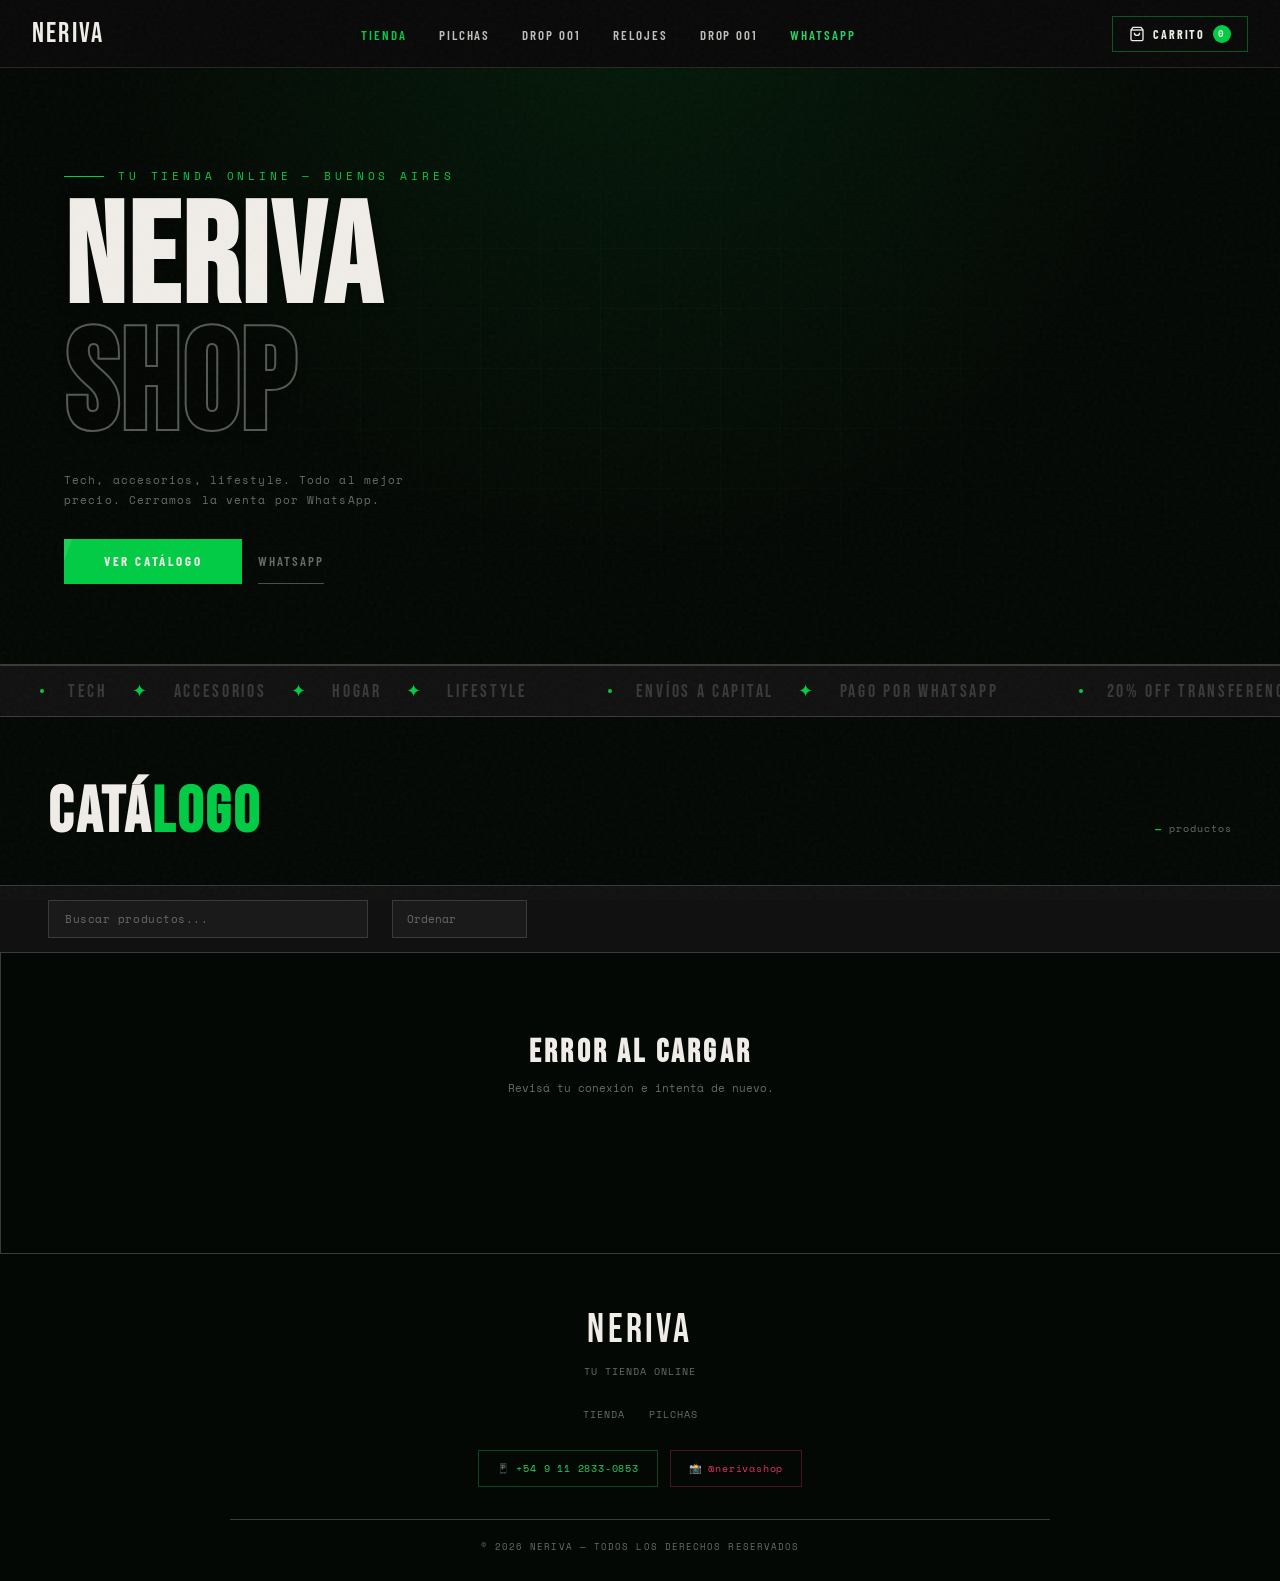
==== commit 94460168: "aura" ====
--- a/index.html
+++ b/index.html
@@ -594,6 +594,10 @@
         <li><a href="/" style="color:var(--red)">Tienda</a></li>
         <li><a href="/pilchas">Pilchas</a></li>
                     <li><a href="/drop-buzos.html">Drop 001</a></li>
+
+         <li><a href="/relojes">Relojes</a></li>
+                    <li><a href="/reloj.html">Drop 001</a></li>
+             
 
         <li><a href="https://wa.me/5491128330853" target="_blank" style="color:#25d366">WhatsApp</a></li>
     </ul>
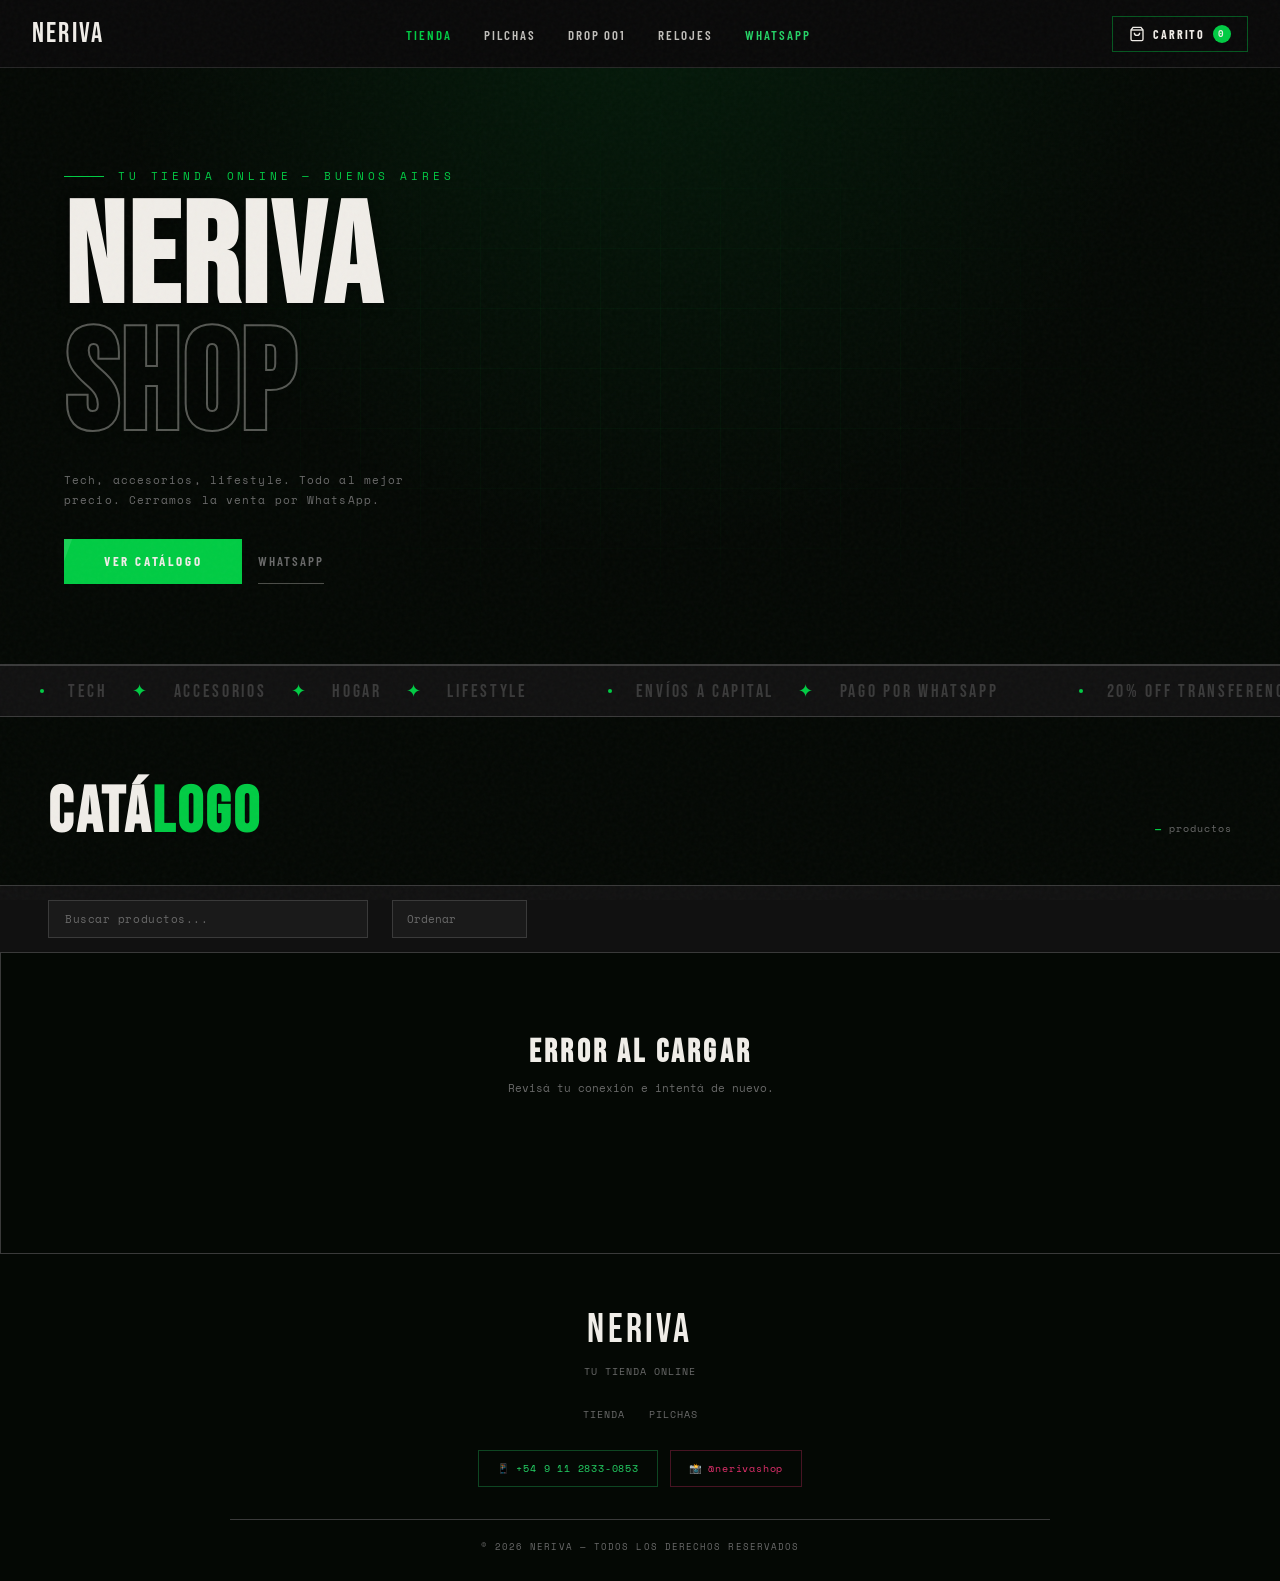
==== commit 644c0b89: "auraasd" ====
--- a/index.html
+++ b/index.html
@@ -589,17 +589,15 @@
 
 <!-- NAVBAR -->
 <nav id="mainNav">
-    <a href="/" class="nav-logo">NERIVA</a>
+    <a href="index.html" class="nav-logo">NERIVA</a>
     <ul class="nav-links">
-        <li><a href="/" style="color:var(--red)">Tienda</a></li>
-        <li><a href="/pilchas">Pilchas</a></li>
-                    <li><a href="/drop-buzos.html">Drop 001</a></li>
-
-         <li><a href="/relojes">Relojes</a></li>
-                    <li><a href="/reloj.html">Drop 001</a></li>
+        <li><a href="index.html" style="color:var(--red)">Tienda</a></li>
+        <li><a href="pilchas/">Pilchas</a></li>
+        <li><a href="drop-buzos.html">Drop 001</a></li>
+        <li><a href="relojes/">Relojes</a></li>
              
 
-        <li><a href="https://wa.me/5491128330853" target="_blank" style="color:#25d366">WhatsApp</a></li>
+        <li><a href="https://wa.me/5491128330853" target="_blank" rel="noopener" style="color:#25d366">WhatsApp</a></li>
     </ul>
     <button class="nav-cart-btn" id="navCartBtn" onclick="abrirCarrito()">
         <svg width="16" height="16" viewBox="0 0 24 24" fill="none" stroke="currentColor" stroke-width="2"><path d="M6 2L3 6v14a2 2 0 002 2h14a2 2 0 002-2V6l-3-4z"/><line x1="3" y1="6" x2="21" y2="6"/><path d="M16 10a4 4 0 01-8 0"/></svg>
@@ -672,8 +670,8 @@
         <div style="font-family:'Bebas Neue',sans-serif;font-size:40px;letter-spacing:0.08em;margin-bottom:10px;">NERIVA</div>
         <p style="font-family:'Space Mono',monospace;font-size:10px;color:var(--gray-light);letter-spacing:0.1em;text-transform:uppercase;margin-bottom:28px;">Tu tienda online</p>
         <div style="display:flex;gap:24px;justify-content:center;flex-wrap:wrap;margin-bottom:28px;">
-            <a href="/" style="font-family:'Space Mono',monospace;font-size:10px;color:var(--gray-light);text-decoration:none;letter-spacing:0.1em;text-transform:uppercase;" onmouseover="this.style.color='var(--red)'" onmouseout="this.style.color='var(--gray-light)'">Tienda</a>
-            <a href="/pilchas" style="font-family:'Space Mono',monospace;font-size:10px;color:var(--gray-light);text-decoration:none;letter-spacing:0.1em;text-transform:uppercase;" onmouseover="this.style.color='var(--red)'" onmouseout="this.style.color='var(--gray-light)'">Pilchas</a>
+            <a href="index.html" style="font-family:'Space Mono',monospace;font-size:10px;color:var(--gray-light);text-decoration:none;letter-spacing:0.1em;text-transform:uppercase;" onmouseover="this.style.color='var(--red)'" onmouseout="this.style.color='var(--gray-light)'">Tienda</a>
+            <a href="pilchas/" style="font-family:'Space Mono',monospace;font-size:10px;color:var(--gray-light);text-decoration:none;letter-spacing:0.1em;text-transform:uppercase;" onmouseover="this.style.color='var(--red)'" onmouseout="this.style.color='var(--gray-light)'">Pilchas</a>
         </div>
         <div style="display:flex;gap:12px;justify-content:center;flex-wrap:wrap;margin-bottom:32px;">
             <a href="https://wa.me/5491128330853" target="_blank" style="display:inline-flex;align-items:center;gap:8px;padding:10px 18px;border:1px solid rgba(37,211,102,0.3);color:#25d366;font-family:'Space Mono',monospace;font-size:10px;text-decoration:none;letter-spacing:0.08em;transition:all 0.2s;" onmouseover="this.style.background='rgba(37,211,102,0.08)'" onmouseout="this.style.background='transparent'">📱 +54 9 11 2833-0853</a>
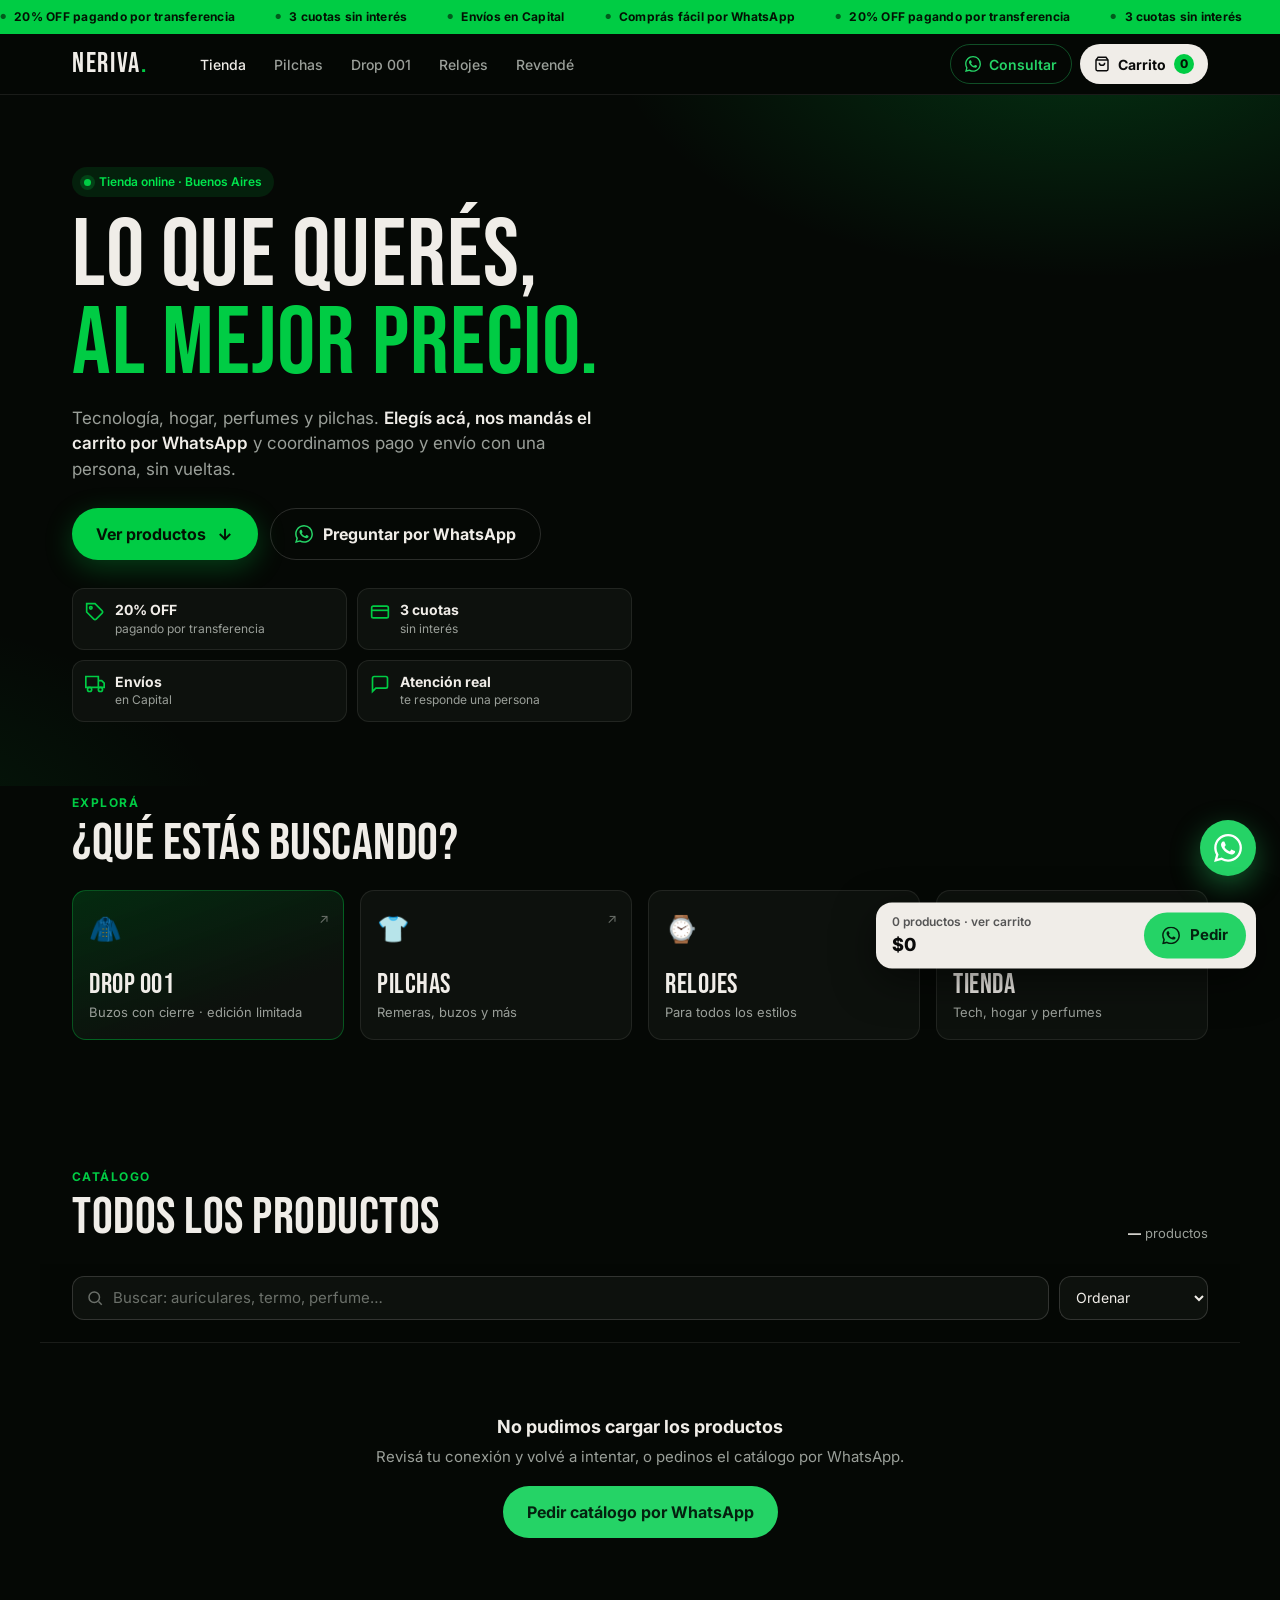
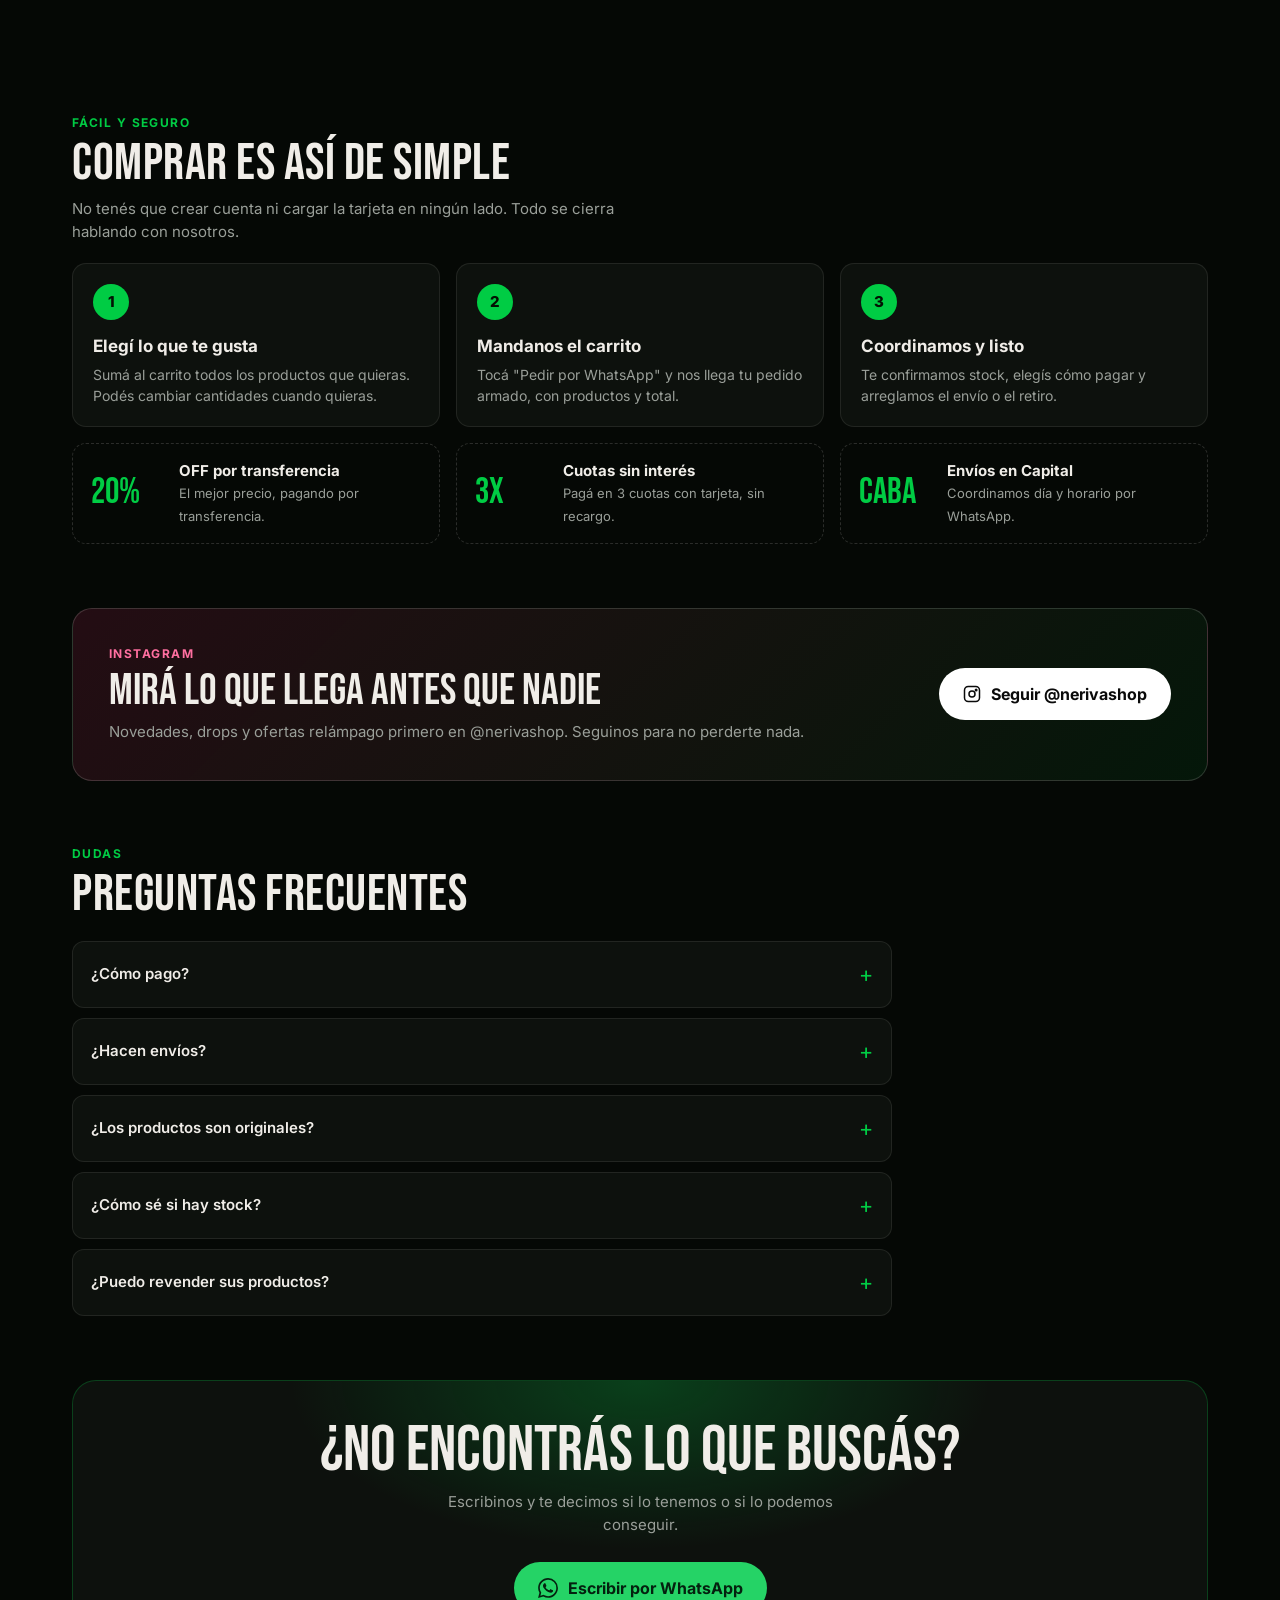
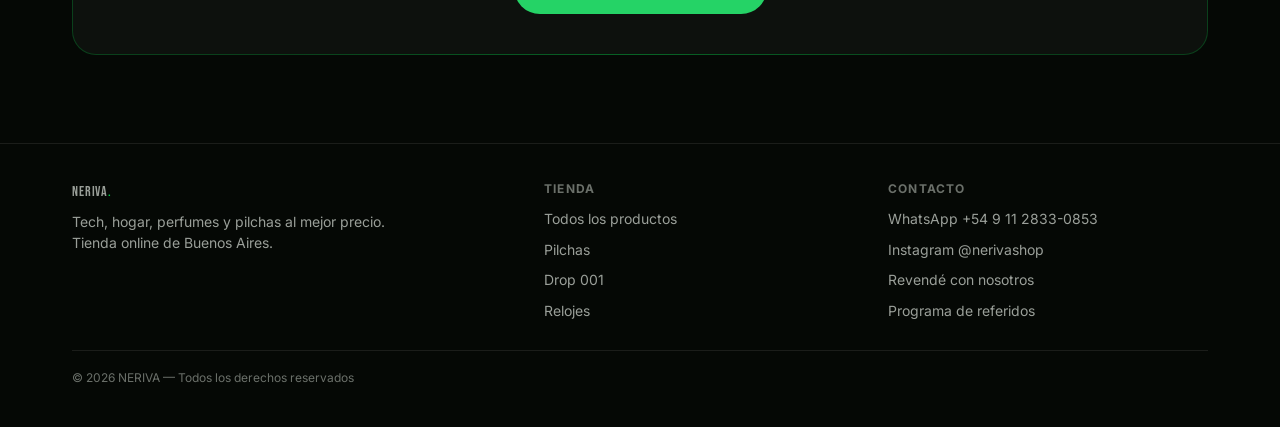
==== commit dd02ef7e: "feat: rediseñar la tienda para vender más - Nuevo hero con propuesta clara, dos botones y beneficios" ====
--- a/index.html
+++ b/index.html
@@ -2,758 +2,905 @@
 <html lang="es">
 <head>
     <meta charset="UTF-8">
-    <meta name="viewport" content="width=device-width, initial-scale=1.0">
-    <title>NERIVA — Tu tienda online</title>
+    <meta name="viewport" content="width=device-width, initial-scale=1.0, viewport-fit=cover">
+    <title>NERIVA SHOP — Tech, hogar y perfumes al mejor precio | Buenos Aires</title>
+    <meta name="description" content="Tecnología, hogar, perfumes y pilchas al mejor precio. Elegí, armá tu carrito y pedilo por WhatsApp. 20% OFF por transferencia y 3 cuotas sin interés. Envíos en Capital.">
+    <meta name="theme-color" content="#050805">
+    <meta property="og:title" content="NERIVA SHOP — Todo al mejor precio">
+    <meta property="og:description" content="Elegí, armá tu carrito y pedilo por WhatsApp. 20% OFF por transferencia y 3 cuotas sin interés.">
+    <meta property="og:image" content="https://i.postimg.cc/gjz4jfm1/Neriva-Logo.png">
+    <meta property="og:type" content="website">
     <link rel="icon" type="image/png" href="https://i.postimg.cc/gjz4jfm1/Neriva-Logo.png">
     <link rel="apple-touch-icon" href="https://i.postimg.cc/gjz4jfm1/Neriva-Logo.png">
     <link rel="preconnect" href="https://fonts.googleapis.com">
     <link rel="preconnect" href="https://fonts.gstatic.com" crossorigin>
-    <link href="https://fonts.googleapis.com/css2?family=Bebas+Neue&family=Space+Mono:ital,wght@0,400;0,700;1,400&family=Barlow+Condensed:wght@300;400;600;700;900&display=swap" rel="stylesheet">
+    <link href="https://fonts.googleapis.com/css2?family=Bebas+Neue&family=Inter:wght@400;500;600;700;800&display=swap" rel="stylesheet">
 
     <style>
         :root {
-            --red:        #00cc44;
-            --red-dim:    #008822;
-            --black:      #040804;
-            --black-2:    #111111;
-            --black-3:    #1A1A1A;
-            --white:      #F0EDE8;
-            --gray:       #3A3A3A;
-            --gray-light: #6A6A6A;
-            --green-wa:   #25d366;
+            --green:      #00cc44;
+            --green-2:    #00e64d;
+            --green-dim:  rgba(0,204,68,.12);
+            --wa:         #25d366;
+            --wa-dark:    #1ebe5b;
+            --bg:         #050805;
+            --bg-2:       #0d110d;
+            --bg-3:       #151a15;
+            --line:       rgba(240,237,232,.09);
+            --line-2:     rgba(240,237,232,.16);
+            --text:       #f0ede8;
+            --muted:      #9a9f99;
+            --muted-2:    #6b706a;
+            --sale:       #ff4d2e;
+            --radius:     14px;
+            --display:    'Bebas Neue', Impact, sans-serif;
+            --body:       'Inter', system-ui, -apple-system, 'Segoe UI', sans-serif;
+            --max:        1200px;
         }
 
         *, *::before, *::after { box-sizing: border-box; margin: 0; padding: 0; }
-        html { scroll-behavior: smooth; }
-
+        html { scroll-behavior: smooth; -webkit-text-size-adjust: 100%; }
         body {
-            background: var(--black);
-            color: var(--white);
-            font-family: 'Space Mono', monospace;
-            cursor : default;
+            background: var(--bg);
+            color: var(--text);
+            font-family: var(--body);
+            font-size: 15px;
+            line-height: 1.5;
             overflow-x: hidden;
-        }
-
-        /* grain overlay */
-        body::before {
-            content: '';
-            position: fixed;
-            inset: 0;
-            background-image: url("data:image/svg+xml,%3Csvg viewBox='0 0 256 256' xmlns='http://www.w3.org/2000/svg'%3E%3Cfilter id='n'%3E%3CfeTurbulence type='fractalNoise' baseFrequency='0.9' numOctaves='4' stitchTiles='stitch'/%3E%3C/filter%3E%3Crect width='100%25' height='100%25' filter='url(%23n)'/%3E%3C/svg%3E");
-            opacity: 0.032;
-            pointer-events: none;
-            z-index: 9999;
-        }
-
-        /* ─── NAVBAR ─── */
-        nav {
-            display: flex;
-            align-items: center;
-            justify-content: space-between;
-            padding: 0 32px;
-            height: 68px;
-            border-bottom: 1px solid rgba(58,58,58,0.6);
-            position: sticky;
-            top: 0;
-            left: 0;
-            right: 0;
-            z-index: 500;
-            background: rgba(10,10,10,0.9);
-            backdrop-filter: blur(16px);
-            -webkit-backdrop-filter: blur(16px);
-            transition: background 0.4s, border-color 0.4s, box-shadow 0.4s;
-        }
-        nav.scrolled { background: rgba(10,10,10,0.98); border-bottom: 1px solid var(--gray); box-shadow: 0 2px 24px rgba(0,0,0,0.6); }
-
-        .nav-logo { font-family: 'Bebas Neue', sans-serif; font-size: 28px; letter-spacing: 0.08em; color: var(--white); text-decoration: none; }
-        .nav-logo span { color: var(--red); }
-
-        .nav-links { display: flex; gap: 32px; list-style: none; }
-        .nav-links a {
-            font-family: 'Barlow Condensed', sans-serif;
-            font-size: 13px; font-weight: 600; letter-spacing: 0.15em;
-            text-transform: uppercase; color: rgba(240,237,232,0.8);
-            text-decoration: none; transition: color 0.2s;
-            position: relative; padding-bottom: 2px;
-        }
-        .nav-links a::after { content: ''; position: absolute; bottom: 0; left: 0; width: 0; height: 1px; background: var(--red); transition: width 0.25s ease; }
-        .nav-links a:hover { color: var(--white); }
-        .nav-links a:hover::after { width: 100%; }
-
-        /* ─── CART BTN EN NAV ─── */
-        .nav-cart-btn {
-            position: relative;
-            background: none;
-            border: 1px solid rgba(0,204,68,0.4);
-            color: var(--white);
-            cursor : default;
-            display: flex;
-            align-items: center;
-            gap: 8px;
-            padding: 8px 16px;
-            font-family: 'Barlow Condensed', sans-serif;
+            -webkit-font-smoothing: antialiased;
+        }
+        img { display: block; max-width: 100%; }
+        button { font: inherit; color: inherit; background: none; border: 0; cursor: pointer; }
+        a { color: inherit; }
+        :focus-visible { outline: 2px solid var(--green); outline-offset: 2px; border-radius: 6px; }
+        .wrap { max-width: var(--max); margin: 0 auto; padding: 0 16px; }
+        @media (min-width: 768px) { .wrap { padding: 0 32px; } }
+
+        /* ── TOP BAR ───────────────────────────────── */
+        .topbar {
+            background: var(--green);
+            color: #031203;
             font-size: 12px;
             font-weight: 700;
-            letter-spacing: 0.15em;
-            text-transform: uppercase;
-            transition: all 0.2s;
-        }
-        .nav-cart-btn:hover { background: rgba(0,204,68,0.1); border-color: var(--red); }
-        .nav-cart-btn.has-items { border-color: var(--red); animation: cartPulse 0.4s ease; }
-        .cart-count-badge {
-            background: var(--red);
-            color: var(--white);
-            font-family: 'Space Mono', monospace;
-            font-size: 9px;
-            font-weight: 700;
-            min-width: 18px;
-            height: 18px;
-            border-radius: 50%;
-            display: flex;
-            align-items: center;
-            justify-content: center;
-            padding: 0 4px;
-        }
-        @keyframes cartPulse { 0%,100%{transform:scale(1)} 50%{transform:scale(1.08)} }
-
-        /* ─── HERO ─── */
+            letter-spacing: .02em;
+            overflow: hidden;
+            white-space: nowrap;
+        }
+        .topbar-track { display: inline-flex; gap: 40px; padding: 8px 0; animation: marquee 28s linear infinite; }
+        .topbar-track span { display: inline-flex; align-items: center; gap: 8px; }
+        .topbar-track span::before { content: '●'; font-size: 7px; opacity: .6; }
+        @keyframes marquee { from { transform: translateX(0) } to { transform: translateX(-50%) } }
+
+        /* ── NAV ───────────────────────────────────── */
+        .nav {
+            position: sticky; top: 0; z-index: 50;
+            background: rgba(5,8,5,.86);
+            backdrop-filter: blur(10px); -webkit-backdrop-filter: blur(10px);
+            border-bottom: 1px solid var(--line);
+        }
+        .nav-in { display: flex; align-items: center; gap: 16px; height: 60px; }
+        .logo { font-family: var(--display); font-size: 28px; letter-spacing: .06em; text-decoration: none; line-height: 1; }
+        .logo span { color: var(--green); }
+        .nav-links { display: none; list-style: none; gap: 4px; margin-left: 24px; }
+        .nav-links a {
+            display: block; padding: 8px 12px; border-radius: 8px;
+            font-size: 14px; font-weight: 500; color: var(--muted); text-decoration: none;
+            transition: color .15s, background .15s;
+        }
+        .nav-links a:hover { color: var(--text); background: var(--bg-3); }
+        .nav-links a.active { color: var(--text); }
+        .nav-right { margin-left: auto; display: flex; align-items: center; gap: 8px; }
+        .nav-wa {
+            display: none; align-items: center; gap: 8px; height: 40px; padding: 0 14px;
+            border-radius: 999px; border: 1px solid rgba(37,211,102,.35); color: var(--wa);
+            font-size: 14px; font-weight: 600; text-decoration: none; transition: background .15s;
+        }
+        .nav-wa:hover { background: rgba(37,211,102,.08); }
+        .cart-btn {
+            position: relative; display: inline-flex; align-items: center; gap: 8px;
+            height: 40px; padding: 0 14px; border-radius: 999px;
+            background: var(--text); color: #0a0a0a; font-size: 14px; font-weight: 700;
+            transition: transform .15s;
+        }
+        .cart-btn:active { transform: scale(.96); }
+        .cart-badge {
+            min-width: 20px; height: 20px; padding: 0 6px; border-radius: 999px;
+            background: var(--green); color: #031203; font-size: 12px; font-weight: 800;
+            display: inline-flex; align-items: center; justify-content: center;
+        }
+        .cart-btn.bump { animation: bump .45s ease; }
+        @keyframes bump { 0%,100% { transform: scale(1) } 40% { transform: scale(1.12) } }
+        @media (min-width: 900px) { .nav-links { display: flex; } .nav-wa { display: inline-flex; } }
+
+        /* mobile category scroller under nav */
+        .nav-sub { display: flex; gap: 8px; overflow-x: auto; padding: 0 16px 10px; scrollbar-width: none; }
+        .nav-sub::-webkit-scrollbar { display: none; }
+        .nav-sub a {
+            flex: 0 0 auto; padding: 7px 14px; border-radius: 999px; border: 1px solid var(--line-2);
+            font-size: 13px; font-weight: 500; color: var(--muted); text-decoration: none;
+        }
+        .nav-sub a.active { color: var(--text); border-color: var(--text); }
+        @media (min-width: 900px) { .nav-sub { display: none; } }
+
+        /* ── HERO ──────────────────────────────────── */
         .hero {
-            position: relative;
-            padding: 100px 64px 80px;
-            overflow: hidden;
-            background: radial-gradient(ellipse at 50% -20%, rgba(0,204,68,0.10) 0%, transparent 60%);
-            border-bottom: 1px solid var(--gray);
-            min-height: 60vh;
-            display: flex;
-            align-items: flex-end;
-        }
-        .hero::before {
-            content: '';
-            position: absolute;
-            inset: 0;
-            background-image:
-                linear-gradient(rgba(0,204,68,0.04) 1px, transparent 1px),
-                linear-gradient(90deg, rgba(0,204,68,0.04) 1px, transparent 1px);
-            background-size: 60px 60px;
-            mask-image: radial-gradient(ellipse at center, black 20%, transparent 70%);
-            -webkit-mask-image: radial-gradient(ellipse at center, black 20%, transparent 70%);
-            pointer-events: none;
-        }
-        .hero-content { position: relative; z-index: 1; }
-        .hero-tag {
-            font-family: 'Space Mono', monospace;
-            font-size: 11px;
-            letter-spacing: 0.35em;
-            text-transform: uppercase;
-            color: var(--red);
-            margin-bottom: 14px;
-            display: flex;
-            align-items: center;
-            gap: 14px;
-            animation: fadeUp 0.8s 0.2s both;
-        }
-        .hero-tag::before { content: ''; display: block; width: 40px; height: 1px; background: var(--red); }
-        .hero-title {
-            font-family: 'Bebas Neue', sans-serif;
-            font-size: clamp(72px, 11vw, 160px);
-            line-height: 0.9;
-            letter-spacing: 0.02em;
-            color: var(--white);
-            animation: fadeUp 0.8s 0.35s both;
-            text-shadow: 0 2px 12px rgba(0,0,0,0.5);
-        }
-        .hero-title em { display: block; color: transparent; font-style: normal; -webkit-text-stroke: 2px var(--white); opacity: 0.35; }
-        .hero-sub {
-            margin-top: 20px;
-            font-family: 'Space Mono', monospace;
-            font-size: 11px;
-            color: var(--gray-light);
-            letter-spacing: 0.1em;
-            max-width: 360px;
-            line-height: 1.8;
-            animation: fadeUp 0.8s 0.5s both;
-        }
-        .hero-ctas { display: flex; gap: 16px; margin-top: 28px; animation: fadeUp 0.8s 0.65s both; }
-
-        /* ─── STRIP ─── */
-        .strip {
-            border-top: 1px solid var(--gray);
-            border-bottom: 1px solid var(--gray);
-            height: 52px;
-            display: flex;
-            align-items: center;
-            overflow: hidden;
-            background: var(--black-2);
-        }
-        .strip-track { display: flex; animation: marquee 20s linear infinite; white-space: nowrap; }
-        .strip-item { font-family: 'Bebas Neue', sans-serif; font-size: 18px; letter-spacing: 0.15em; color: var(--gray); padding: 0 40px; display: flex; align-items: center; gap: 24px; }
-        .strip-item em { color: var(--red); font-style: normal; }
-        .strip-dot { width: 4px; height: 4px; border-radius: 50%; background: var(--red); flex-shrink: 0; }
-
-        /* ─── BUTTONS ─── */
-        .btn-primary {
-            background: var(--red);
-            color: var(--white);
-            font-family: 'Barlow Condensed', sans-serif;
-            font-size: 13px; font-weight: 700; letter-spacing: 0.2em;
-            text-transform: uppercase;
-            padding: 14px 40px;
-            text-decoration: none;
-            border: none;
-            cursor : default;
-            position: relative;
-            overflow: hidden;
-            transition: background 0.2s;
-            display: inline-block;
-        }
-        .btn-primary::before { content: ''; position: absolute; top: 0; left: -100%; width: 100%; height: 100%; background: rgba(255,255,255,0.1); transform: skewX(-20deg); transition: left 0.35s ease; }
-        .btn-primary:hover::before { left: 120%; }
-        .btn-primary:hover { background: #00aa33; }
-
-        /* ─── SECTION HEADER ─── */
-        .section-header {
-            display: flex;
-            align-items: baseline;
-            justify-content: space-between;
-            padding: 64px 48px 40px;
-            border-bottom: 1px solid var(--gray);
-        }
-        .section-title { font-family: 'Bebas Neue', sans-serif; font-size: clamp(36px, 5vw, 64px); letter-spacing: 0.04em; line-height: 1; }
-        .section-title span { color: var(--red); }
-        .results-count { font-family: 'Space Mono', monospace; font-size: 10px; color: var(--gray-light); letter-spacing: 0.1em; }
-        .results-count strong { color: var(--red); }
-
-        /* ─── FILTERS BAR ─── */
-        .filters-bar {
-            padding: 14px 48px;
-            border-bottom: 1px solid var(--gray);
-            background: var(--black-2);
-            display: flex;
-            gap: 12px;
-            align-items: center;
-            flex-wrap: wrap;
-        }
-        .filter-search {
-            background: rgba(255,255,255,0.04);
-            border: 1px solid var(--gray);
-            padding: 10px 16px;
-            color: var(--white);
-            font-family: 'Space Mono', monospace;
-            font-size: 11px;
-            letter-spacing: 0.05em;
-            outline: none;
-            transition: border-color 0.2s;
-            flex: 1;
-            min-width: 180px;
-            max-width: 320px;
-        }
-        .filter-search::placeholder { color: var(--gray-light); }
-        .filter-search:focus { border-color: var(--red); }
-
-        .filter-sort {
-            background: rgba(255,255,255,0.04);
-            border: 1px solid var(--gray);
-            padding: 10px 14px;
-            color: var(--gray-light);
-            font-family: 'Space Mono', monospace;
-            font-size: 11px;
-            cursor : default;
-            appearance: none;
-            outline: none;
-            transition: border-color 0.2s;
-        }
-        .filter-sort:focus { border-color: rgba(0,204,68,0.4); }
-
-        .chips-row { display: flex; gap: 6px; overflow-x: auto; scrollbar-width: none; flex-wrap: wrap; }
-        .chips-row::-webkit-scrollbar { display: none; }
+            position: relative; overflow: hidden;
+            padding: 44px 0 36px;
+            background:
+                radial-gradient(800px 420px at 85% -10%, rgba(0,204,68,.22), transparent 60%),
+                radial-gradient(600px 400px at -10% 110%, rgba(0,204,68,.10), transparent 60%);
+        }
+        .hero-grid { display: grid; gap: 32px; align-items: center; }
+        .eyebrow {
+            display: inline-flex; align-items: center; gap: 8px;
+            padding: 6px 12px; border-radius: 999px; background: var(--green-dim);
+            color: var(--green-2); font-size: 12px; font-weight: 600;
+        }
+        .eyebrow i { width: 7px; height: 7px; border-radius: 50%; background: var(--green); box-shadow: 0 0 0 4px rgba(0,204,68,.2); animation: pulse 2s infinite; }
+        @keyframes pulse { 50% { box-shadow: 0 0 0 7px rgba(0,204,68,0) } }
+        .hero h1 {
+            font-family: var(--display); font-weight: 400;
+            font-size: clamp(48px, 11vw, 96px); line-height: .92; letter-spacing: .01em;
+            margin: 16px 0 16px;
+        }
+        .hero h1 em { font-style: normal; color: var(--green); }
+        .hero-sub { font-size: 17px; color: var(--muted); max-width: 520px; }
+        .hero-sub strong { color: var(--text); font-weight: 600; }
+        .hero-ctas { display: flex; flex-wrap: wrap; gap: 12px; margin-top: 26px; }
+        .btn {
+            display: inline-flex; align-items: center; justify-content: center; gap: 10px;
+            height: 52px; padding: 0 24px; border-radius: 999px;
+            font-size: 16px; font-weight: 700; text-decoration: none;
+            transition: transform .15s, background .15s, box-shadow .15s;
+        }
+        .btn:active { transform: scale(.97); }
+        .btn-green { background: var(--green); color: #031203; box-shadow: 0 8px 28px rgba(0,204,68,.28); }
+        .btn-green:hover { background: var(--green-2); }
+        .btn-ghost { border: 1px solid var(--line-2); color: var(--text); }
+        .btn-ghost:hover { background: var(--bg-3); }
+        .btn-wa { background: var(--wa); color: #04210f; }
+        .btn-wa:hover { background: var(--wa-dark); }
+        .btn-block { width: 100%; }
+        .hero-ctas .btn { flex: 1 1 200px; }
+        @media (min-width: 560px) { .hero-ctas .btn { flex: 0 0 auto; } }
+
+        .perks { display: grid; grid-template-columns: 1fr 1fr; gap: 10px; margin-top: 28px; max-width: 560px; }
+        .perk {
+            display: flex; gap: 10px; align-items: flex-start;
+            padding: 12px; border-radius: 12px; background: var(--bg-2); border: 1px solid var(--line);
+        }
+        .perk svg { flex: 0 0 auto; color: var(--green); margin-top: 1px; }
+        .perk b { display: block; font-size: 14px; font-weight: 700; line-height: 1.25; }
+        .perk span { display: block; font-size: 12px; color: var(--muted); line-height: 1.35; margin-top: 2px; }
+
+        /* hero product collage (filled from sheet) */
+        .hero-show { display: none; }
+        @media (min-width: 960px) {
+            .hero { padding: 72px 0 64px; }
+            .hero-grid { grid-template-columns: 1.1fr .9fr; gap: 48px; }
+            .hero-show { display: grid; grid-template-columns: 1fr 1fr; gap: 14px; }
+        }
+        .hero-tile {
+            position: relative; aspect-ratio: 1; border-radius: 18px; overflow: hidden;
+            background: var(--bg-3); border: 1px solid var(--line); cursor: pointer;
+            transition: transform .25s;
+        }
+        .hero-tile:nth-child(2) { transform: translateY(28px); }
+        .hero-tile:nth-child(4) { transform: translateY(28px); }
+        .hero-tile:hover img { transform: scale(1.05); }
+        .hero-tile img { width: 100%; height: 100%; object-fit: cover; transition: transform .4s; background: #fff; }
+        .hero-tile .tag {
+            position: absolute; left: 10px; bottom: 10px; right: 10px;
+            padding: 8px 10px; border-radius: 10px; background: rgba(5,8,5,.82);
+            font-size: 12px; font-weight: 600; display: flex; justify-content: space-between; gap: 8px;
+        }
+        .hero-tile .tag span:first-child { overflow: hidden; text-overflow: ellipsis; white-space: nowrap; }
+        .hero-tile .tag span:last-child { color: var(--green-2); white-space: nowrap; }
+
+        /* ── SECTIONS ──────────────────────────────── */
+        section { padding: 44px 0; }
+        @media (min-width: 768px) { section { padding: 64px 0; } }
+        .sec-head { display: flex; align-items: flex-end; justify-content: space-between; gap: 16px; margin-bottom: 20px; }
+        .sec-kicker { font-size: 12px; font-weight: 700; letter-spacing: .12em; text-transform: uppercase; color: var(--green); margin-bottom: 6px; }
+        .sec-title { font-family: var(--display); font-weight: 400; font-size: clamp(34px, 7vw, 52px); line-height: 1; letter-spacing: .01em; }
+        .sec-sub { color: var(--muted); margin-top: 8px; max-width: 560px; }
+        .sec-link { font-size: 14px; font-weight: 600; color: var(--green-2); text-decoration: none; white-space: nowrap; }
+
+        /* collections */
+        .cols { display: grid; grid-template-columns: 1fr 1fr; gap: 12px; }
+        @media (min-width: 768px) { .cols { grid-template-columns: repeat(4, 1fr); gap: 16px; } }
+        .col-card {
+            position: relative; display: flex; flex-direction: column; justify-content: flex-end;
+            min-height: 150px; padding: 16px; border-radius: var(--radius); overflow: hidden;
+            text-decoration: none; background: var(--bg-2); border: 1px solid var(--line);
+            transition: border-color .2s, transform .2s;
+        }
+        .col-card:hover { border-color: var(--green); transform: translateY(-2px); }
+        .col-card .ico { position: absolute; top: 14px; left: 16px; font-size: 26px; }
+        .col-card .arrow { position: absolute; top: 14px; right: 14px; color: var(--muted-2); transition: color .2s, transform .2s; }
+        .col-card:hover .arrow { color: var(--green); transform: translate(2px,-2px); }
+        .col-card b { font-family: var(--display); font-weight: 400; font-size: 28px; line-height: 1; letter-spacing: .02em; }
+        .col-card span { font-size: 13px; color: var(--muted); margin-top: 4px; }
+        .col-card.hot { background: linear-gradient(160deg, rgba(0,204,68,.18), var(--bg-2) 70%); border-color: rgba(0,204,68,.35); }
+
+        /* offers rail */
+        .rail { display: grid; grid-auto-flow: column; grid-auto-columns: 46%; gap: 12px; overflow-x: auto; scroll-snap-type: x mandatory; padding-bottom: 6px; scrollbar-width: none; }
+        .rail::-webkit-scrollbar { display: none; }
+        .rail > * { scroll-snap-align: start; }
+        @media (min-width: 640px) { .rail { grid-auto-columns: 31%; } }
+        @media (min-width: 960px) { .rail { grid-auto-columns: calc((100% - 48px) / 5); } }
+        #ofertas { background: linear-gradient(180deg, transparent, rgba(255,77,46,.05) 30%, transparent); }
+        #ofertas .sec-kicker { color: var(--sale); }
+
+        /* ── CATALOG ───────────────────────────────── */
+        .filters {
+            position: sticky; top: 60px; z-index: 30;
+            margin: 0 -16px 18px; padding: 10px 16px;
+            background: rgba(5,8,5,.92); backdrop-filter: blur(10px); -webkit-backdrop-filter: blur(10px);
+            border-bottom: 1px solid var(--line);
+        }
+        @media (max-width: 899px) { .filters { top: 104px; } }
+        @media (min-width: 768px) { .filters { margin: 0 -32px 22px; padding: 12px 32px; } }
+        .filters-row { display: flex; gap: 10px; align-items: center; }
+        .search {
+            flex: 1; position: relative;
+        }
+        .search svg { position: absolute; left: 14px; top: 50%; transform: translateY(-50%); color: var(--muted-2); pointer-events: none; }
+        .search input, .sort {
+            width: 100%; height: 44px; border-radius: 12px; border: 1px solid var(--line-2);
+            background: var(--bg-2); color: var(--text); font: inherit; font-size: 15px;
+        }
+        .search input { padding: 0 14px 0 40px; }
+        .search input::placeholder { color: var(--muted-2); }
+        .search input:focus, .sort:focus { outline: none; border-color: var(--green); }
+        .sort { width: auto; padding: 0 12px; font-size: 14px; flex: 0 0 auto; }
+        .chips { display: flex; gap: 8px; overflow-x: auto; margin-top: 10px; scrollbar-width: none; }
+        .chips::-webkit-scrollbar { display: none; }
         .chip {
-            flex-shrink: 0;
-            background: transparent;
-            border: 1px solid var(--gray);
-            color: var(--gray-light);
-            padding: 7px 14px;
-            font-family: 'Barlow Condensed', sans-serif;
-            font-size: 12px; font-weight: 600; letter-spacing: 0.12em;
-            text-transform: uppercase;
-            cursor : default;
-            transition: all 0.2s;
-            white-space: nowrap;
-        }
-        .chip:hover { border-color: var(--red); color: var(--white); }
-        .chip.active { background: var(--red); border-color: var(--red); color: var(--white); }
-
-        /* ─── PRODUCT GRID ─── */
-        .product-grid {
-            display: grid;
-            grid-template-columns: repeat(4, 1fr);
-            border-left: 1px solid var(--gray);
-            min-height: 300px;
-        }
-        .product-card {
-            border-right: 1px solid var(--gray);
-            border-bottom: 1px solid var(--gray);
-            cursor : default;
-            position: relative;
-            overflow: hidden;
-            background: var(--black-2);
-            transition: background 0.25s;
-        }
-        .product-card:hover { background: var(--black-3); }
-
-        .product-img-wrap {
-            aspect-ratio: 3/4;
-            background: var(--black-3);
-            position: relative;
-            overflow: hidden;
-        }
-        .product-img-wrap img { width: 100%; height: 100%; object-fit: cover; display: block; transition: transform 0.5s ease; }
-        .product-card:hover .product-img-wrap img { transform: scale(1.07); }
-        .product-img-empty { width: 100%; height: 100%; display: flex; align-items: center; justify-content: center; font-size: 48px; background: #080808; color: #1a1a1a; }
-
-        .product-img-wrap::after {
-            content: 'VER DETALLES';
-            position: absolute; inset: 0;
-            background: rgba(0,180,60,0.9);
+            flex: 0 0 auto; height: 34px; padding: 0 14px; border-radius: 999px;
+            border: 1px solid var(--line-2); font-size: 13px; font-weight: 600; color: var(--muted);
+            transition: all .15s;
+        }
+        .chip:hover { color: var(--text); }
+        .chip.active { background: var(--text); color: #0a0a0a; border-color: var(--text); }
+        .results { font-size: 13px; color: var(--muted); }
+        .results strong { color: var(--text); }
+
+        .grid { display: grid; grid-template-columns: 1fr 1fr; gap: 12px; }
+        @media (min-width: 640px) { .grid { grid-template-columns: repeat(3, 1fr); gap: 16px; } }
+        @media (min-width: 1024px) { .grid { grid-template-columns: repeat(4, 1fr); gap: 20px; } }
+
+        .card {
+            display: flex; flex-direction: column; border-radius: var(--radius); overflow: hidden;
+            background: var(--bg-2); border: 1px solid var(--line); transition: border-color .2s, transform .2s;
+            min-width: 0;
+        }
+        .card:hover { border-color: var(--line-2); transform: translateY(-2px); }
+        .card-img { position: relative; aspect-ratio: 1; background: #fff; cursor: pointer; overflow: hidden; }
+        .card-img img { width: 100%; height: 100%; object-fit: contain; transition: transform .35s; }
+        .card:hover .card-img img { transform: scale(1.04); }
+        .img-empty { width: 100%; height: 100%; display: flex; align-items: center; justify-content: center; font-size: 42px; background: var(--bg-3); }
+        .badge {
+            position: absolute; top: 8px; left: 8px; padding: 4px 8px; border-radius: 8px;
+            font-size: 11px; font-weight: 800; letter-spacing: .02em;
+        }
+        .badge-sale { background: var(--sale); color: #fff; }
+        .badge-new { background: #0a0a0a; color: var(--green-2); }
+        .photos { position: absolute; bottom: 8px; right: 8px; padding: 3px 7px; border-radius: 6px; background: rgba(0,0,0,.65); color: #fff; font-size: 11px; font-weight: 600; }
+        .card-body { display: flex; flex-direction: column; gap: 4px; padding: 12px; flex: 1; }
+        .card-cat { font-size: 11px; font-weight: 600; text-transform: uppercase; letter-spacing: .06em; color: var(--muted-2); }
+        .card-name {
+            font-size: 14px; font-weight: 600; line-height: 1.3; cursor: pointer;
+            display: -webkit-box; -webkit-line-clamp: 2; -webkit-box-orient: vertical; overflow: hidden; min-height: 2.6em;
+        }
+        .price-row { display: flex; align-items: baseline; flex-wrap: wrap; gap: 6px; margin-top: 4px; }
+        .price { font-size: 19px; font-weight: 800; letter-spacing: -.01em; }
+        .price-old { font-size: 13px; color: var(--muted-2); text-decoration: line-through; }
+        .price-note { font-size: 12px; color: var(--muted); }
+        .card-actions { margin-top: auto; padding-top: 10px; }
+        .add-btn {
+            width: 100%; height: 42px; border-radius: 10px; background: var(--bg-3); border: 1px solid var(--line-2);
+            display: inline-flex; align-items: center; justify-content: center; gap: 8px;
+            font-size: 14px; font-weight: 700; transition: all .15s;
+        }
+        .add-btn:hover { border-color: var(--green); color: var(--green-2); }
+        .add-btn.added { background: var(--green-dim); border-color: rgba(0,204,68,.45); color: var(--green-2); }
+
+        .skeleton { border-radius: var(--radius); background: var(--bg-2); border: 1px solid var(--line); overflow: hidden; }
+        .skeleton .s-img { aspect-ratio: 1; }
+        .skeleton .s-line { height: 12px; margin: 12px; border-radius: 6px; }
+        .skeleton .s-line.short { width: 40%; }
+        .skeleton .s-img, .skeleton .s-line { background: linear-gradient(90deg, var(--bg-3) 25%, #1d231d 50%, var(--bg-3) 75%); background-size: 200% 100%; animation: shimmer 1.4s infinite; }
+        @keyframes shimmer { from { background-position: 200% 0 } to { background-position: -200% 0 } }
+        .empty { grid-column: 1 / -1; text-align: center; padding: 48px 16px; color: var(--muted); }
+        .empty h3 { color: var(--text); font-size: 18px; margin-bottom: 6px; }
+        .empty .btn { margin-top: 18px; }
+
+        /* ── HOW TO BUY ────────────────────────────── */
+        .steps { display: grid; gap: 12px; counter-reset: step; }
+        @media (min-width: 768px) { .steps { grid-template-columns: repeat(3, 1fr); gap: 16px; } }
+        .step { padding: 20px; border-radius: var(--radius); background: var(--bg-2); border: 1px solid var(--line); }
+        .step-n {
+            width: 36px; height: 36px; border-radius: 50%; background: var(--green); color: #031203;
+            display: flex; align-items: center; justify-content: center; font-weight: 800; margin-bottom: 14px;
+        }
+        .step h3 { font-size: 17px; font-weight: 700; margin-bottom: 4px; }
+        .step p { color: var(--muted); font-size: 14px; }
+
+        .pay { display: grid; gap: 12px; margin-top: 16px; }
+        @media (min-width: 768px) { .pay { grid-template-columns: repeat(3, 1fr); gap: 16px; } }
+        .pay-card { display: flex; gap: 14px; align-items: center; padding: 16px 18px; border-radius: var(--radius); border: 1px dashed var(--line-2); }
+        .pay-card .big { font-family: var(--display); font-size: 36px; line-height: 1; color: var(--green); min-width: 74px; }
+        .pay-card b { display: block; font-size: 15px; }
+        .pay-card span { font-size: 13px; color: var(--muted); }
+
+        /* ── IG / TRUST ────────────────────────────── */
+        .ig {
+            display: grid; gap: 20px; align-items: center; padding: 24px; border-radius: 20px;
+            background: linear-gradient(135deg, rgba(225,48,108,.14), rgba(0,204,68,.08));
+            border: 1px solid var(--line-2);
+        }
+        @media (min-width: 768px) { .ig { grid-template-columns: 1fr auto; padding: 36px; } }
+        .ig h2 { font-family: var(--display); font-weight: 400; font-size: clamp(30px, 6vw, 44px); line-height: 1; }
+        .ig p { color: var(--muted); margin-top: 8px; }
+        .btn-ig { background: #fff; color: #0a0a0a; }
+
+        /* ── FAQ ───────────────────────────────────── */
+        .faq { display: grid; gap: 10px; max-width: 820px; }
+        .faq details { border-radius: 12px; background: var(--bg-2); border: 1px solid var(--line); }
+        .faq summary {
+            list-style: none; cursor: pointer; padding: 16px 18px; font-weight: 600; font-size: 15px;
+            display: flex; justify-content: space-between; align-items: center; gap: 12px;
+        }
+        .faq summary::-webkit-details-marker { display: none; }
+        .faq summary::after { content: '+'; font-size: 22px; font-weight: 400; color: var(--green); transition: transform .2s; }
+        .faq details[open] summary::after { transform: rotate(45deg); }
+        .faq details p { padding: 0 18px 16px; color: var(--muted); font-size: 14px; }
+
+        /* ── FINAL CTA ─────────────────────────────── */
+        .final {
+            text-align: center; padding: 40px 20px; border-radius: 24px;
+            background: radial-gradient(500px 240px at 50% 0%, rgba(0,204,68,.25), transparent 70%), var(--bg-2);
+            border: 1px solid rgba(0,204,68,.25);
+        }
+        .final h2 { font-family: var(--display); font-weight: 400; font-size: clamp(38px, 8vw, 64px); line-height: .95; }
+        .final p { color: var(--muted); margin: 10px auto 22px; max-width: 460px; }
+        .final .hero-ctas { justify-content: center; }
+
+        /* ── FOOTER ────────────────────────────────── */
+        footer { border-top: 1px solid var(--line); padding: 36px 0 120px; margin-top: 24px; }
+        @media (min-width: 900px) { footer { padding-bottom: 40px; } }
+        .foot { display: grid; gap: 24px; }
+        @media (min-width: 768px) { .foot { grid-template-columns: 1.4fr 1fr 1fr; } }
+        .foot p { color: var(--muted); font-size: 14px; margin-top: 8px; max-width: 320px; }
+        .foot h4 { font-size: 12px; text-transform: uppercase; letter-spacing: .1em; color: var(--muted-2); margin-bottom: 10px; }
+        .foot ul { list-style: none; display: grid; gap: 8px; }
+        .foot a { color: var(--muted); text-decoration: none; font-size: 14px; }
+        .foot a:hover { color: var(--text); }
+        .copy { margin-top: 28px; padding-top: 18px; border-top: 1px solid var(--line); font-size: 12px; color: var(--muted-2); }
+
+        /* ── FLOATING (mobile) ─────────────────────── */
+        .float-wa {
+            position: fixed; right: 16px; bottom: calc(16px + env(safe-area-inset-bottom)); z-index: 60;
+            width: 56px; height: 56px; border-radius: 50%; background: var(--wa); color: #fff;
             display: flex; align-items: center; justify-content: center;
-            font-family: 'Bebas Neue', sans-serif;
-            font-size: 18px; letter-spacing: 0.25em;
-            color: var(--white);
-            opacity: 0; transition: opacity 0.25s ease;
-        }
-        .product-card:hover .product-img-wrap::after { opacity: 1; }
-
-        .product-badges { position: absolute; top: 10px; left: 10px; display: flex; flex-direction: column; gap: 4px; z-index: 3; }
-        .product-badge { font-family: 'Barlow Condensed', sans-serif; font-size: 10px; font-weight: 800; letter-spacing: 0.1em; text-transform: uppercase; padding: 3px 8px; display: inline-block; width: fit-content; }
-        .pb-new { background: var(--white); color: var(--black); }
-        .pb-sale { background: var(--red); color: var(--white); }
-        .pb-used { background: #ff9f1c; color: var(--black); }
-
-        .product-foto-count { position: absolute; bottom: 8px; right: 8px; background: rgba(0,0,0,0.65); border: 1px solid rgba(0,204,68,0.35); color: var(--red); font-family: 'Space Mono', monospace; font-size: 9px; padding: 2px 7px; z-index: 3; }
-
-        .product-info { padding: 16px 18px 20px; border-top: 1px solid var(--gray); }
-        .product-cat { font-family: 'Space Mono', monospace; font-size: 9px; letter-spacing: 0.15em; text-transform: uppercase; color: var(--red); margin-bottom: 4px; }
-        .product-name { font-family: 'Barlow Condensed', sans-serif; font-size: 14px; font-weight: 700; letter-spacing: 0.1em; text-transform: uppercase; color: var(--white); margin-bottom: 10px; display: -webkit-box; -webkit-line-clamp: 2; -webkit-box-orient: vertical; overflow: hidden; }
-        .product-price-row { display: flex; align-items: baseline; gap: 8px; flex-wrap: wrap; margin-bottom: 14px; }
-        .product-price { font-family: 'Bebas Neue', sans-serif; font-size: 22px; letter-spacing: 0.05em; color: var(--white); }
-        .product-price-orig { font-family: 'Space Mono', monospace; font-size: 10px; color: var(--gray-light); text-decoration: line-through; }
-        .product-pct { font-family: 'Barlow Condensed', sans-serif; font-size: 11px; font-weight: 700; color: var(--red); }
-
-        /* ADD TO CART BUTTON — in card */
-        .btn-add-cart {
-            width: 100%;
-            background: transparent;
-            border: 1px solid rgba(0,204,68,0.4);
-            color: var(--red);
-            font-family: 'Barlow Condensed', sans-serif;
-            font-size: 12px; font-weight: 700; letter-spacing: 0.15em;
-            text-transform: uppercase;
-            padding: 10px;
-            cursor : default;
-            transition: all 0.2s;
-            display: flex;
-            align-items: center;
-            justify-content: center;
-            gap: 8px;
-        }
-        .btn-add-cart:hover { background: var(--red); color: var(--white); }
-        .btn-add-cart.added { background: rgba(0,204,68,0.15); border-color: var(--red); color: var(--white); }
-
-        /* SKELETONS */
-        .skeleton-card { border-right: 1px solid var(--gray); border-bottom: 1px solid var(--gray); background: var(--black-2); }
-        .skeleton-img { aspect-ratio: 3/4; background: linear-gradient(90deg, var(--black-2) 25%, var(--black-3) 50%, var(--black-2) 75%); background-size: 200% 100%; animation: shimmer 1.4s ease-in-out infinite; }
-        .skeleton-info { padding: 16px 18px 20px; border-top: 1px solid var(--gray); }
-        .skeleton-line { height: 10px; margin-bottom: 10px; background: linear-gradient(90deg, var(--black-3) 25%, var(--gray) 50%, var(--black-3) 75%); background-size: 200% 100%; animation: shimmer 1.4s ease-in-out infinite; }
-        .skeleton-line.short { width: 50%; }
-        .skeleton-line.tall { height: 18px; width: 60%; }
-        @keyframes shimmer { 0% { background-position: 200% 0 } 100% { background-position: -200% 0 } }
-
-        .grid-empty { grid-column: 1/-1; text-align: center; padding: 80px 24px; }
-        .grid-empty h3 { font-family: 'Bebas Neue', sans-serif; font-size: 32px; letter-spacing: 0.1em; margin-bottom: 8px; }
-        .grid-empty p { font-family: 'Space Mono', monospace; font-size: 11px; color: var(--gray-light); }
-
-        
-
-        /* ─── MODAL ─── */
-        .modal { display: none; position: fixed; inset: 0; background: rgba(0,0,0,0.9); z-index: 1000; backdrop-filter: blur(10px); }
-        .modal.active { display: flex; align-items: flex-end; justify-content: center; }
-        @media(min-width:769px) { .modal.active { align-items: center; padding: 2rem; } }
-
-        .modal-content {
-            background: linear-gradient(145deg, #0f0f0f, #080808);
-            border: 1px solid rgba(0,204,68,0.2);
-            width: 100%; max-width: 1000px;
-            border-radius: 8px 8px 0 0;
-            max-height: 92vh; overflow-y: auto;
-            -webkit-overflow-scrolling: touch;
-            animation: sheetUp 0.35s cubic-bezier(0.4,0,0.2,1);
-            position: relative;
-        }
-        @media(min-width:769px) { .modal-content { border-radius: 4px; max-height: 88vh; animation: modalIn 0.3s cubic-bezier(0.4,0,0.2,1); } }
-        @keyframes sheetUp { from { opacity: 0; transform: translateY(40px) } to { opacity: 1; transform: translateY(0) } }
-        @keyframes modalIn { from { opacity: 0; transform: scale(0.97) translateY(12px) } to { opacity: 1; transform: scale(1) translateY(0) } }
-
-        .modal-drag { width: 40px; height: 4px; background: rgba(255,255,255,0.1); border-radius: 2px; margin: 12px auto 0; }
-        @media(min-width:769px) { .modal-drag { display: none; } }
-
-        .modal-close { position: absolute; top: 12px; right: 12px; background: rgba(255,255,255,0.05); border: 1px solid rgba(255,255,255,0.12); color: var(--white); width: 36px; height: 36px; border-radius: 50%; cursor : default; font-size: 16px; z-index: 10; display: flex; align-items: center; justify-content: center; transition: all 0.2s; }
-        .modal-close:hover { background: var(--red); border-color: var(--red); }
-
-        .modal-body { padding: 16px 20px 40px; display: grid; grid-template-columns: 1fr; gap: 20px; }
-        @media(min-width:769px) { .modal-body { padding: 40px; grid-template-columns: 1fr 1fr; gap: 40px; } }
-
-        .modal-gallery { width: 100%; aspect-ratio: 3/4; background: #050505; border-radius: 2px; overflow: hidden; border: 1px solid rgba(255,255,255,0.06); position: relative; }
-        @media(min-width:769px) { .modal-gallery { aspect-ratio: unset; height: 520px; } }
-
-        .carousel-track { display: flex; width: 100%; height: 100%; transition: transform 0.45s cubic-bezier(0.4,0,0.2,1); }
-        .carousel-slide { flex: 0 0 100%; width: 100%; height: 100%; }
-        .carousel-slide img { width: 100%; height: 100%; object-fit: cover; display: block; }
-        .carousel-btn { position: absolute; top: 50%; transform: translateY(-50%); z-index: 5; background: rgba(0,0,0,0.7); border: 1px solid rgba(0,204,68,0.3); color: var(--red); width: 36px; height: 36px; border-radius: 50%; cursor : default; display: flex; align-items: center; justify-content: center; font-size: 16px; transition: all 0.2s; }
-        .carousel-btn:hover { background: var(--red); color: var(--white); }
-        .carousel-prev { left: 10px; }
-        .carousel-next { right: 10px; }
-        .carousel-dots { position: absolute; bottom: 10px; left: 50%; transform: translateX(-50%); display: flex; gap: 6px; z-index: 5; }
-        .carousel-dot { width: 6px; height: 6px; border-radius: 50%; background: rgba(255,255,255,0.2); border: 1px solid rgba(0,204,68,0.3); cursor : default; transition: all 0.25s; }
-        .carousel-dot.active { background: var(--red); border-color: var(--red); transform: scale(1.3); }
-        .carousel-counter { position: absolute; top: 10px; right: 10px; background: rgba(0,0,0,0.7); border: 1px solid rgba(0,204,68,0.25); color: var(--red); font-family: 'Space Mono', monospace; font-size: 9px; padding: 3px 8px; z-index: 6; }
-
-        .modal-cat-row { display: flex; align-items: center; gap: 8px; margin-bottom: 8px; }
-        .modal-cat { font-family: 'Space Mono', monospace; font-size: 10px; letter-spacing: 0.2em; text-transform: uppercase; color: var(--red); }
-        .modal-sep { color: var(--gray); font-size: 10px; }
-
-        .modal-nombre { font-family: 'Bebas Neue', sans-serif; font-size: clamp(28px, 5vw, 48px); letter-spacing: 0.04em; line-height: 1; color: var(--white); margin-bottom: 20px; padding-right: 40px; }
-        .modal-price-row { display: flex; align-items: baseline; gap: 12px; flex-wrap: wrap; margin-bottom: 20px; }
-        .modal-price { font-family: 'Bebas Neue', sans-serif; font-size: clamp(36px, 7vw, 56px); line-height: 1; color: var(--red); }
-        .modal-price-orig { font-family: 'Space Mono', monospace; font-size: 14px; color: var(--gray-light); text-decoration: line-through; }
-        .modal-pct-badge { background: var(--red); color: var(--white); font-family: 'Barlow Condensed', sans-serif; font-size: 13px; font-weight: 800; padding: 3px 10px; }
-
-        .modal-desc { font-family: 'Space Mono', monospace; font-size: 11px; color: var(--gray-light); line-height: 1.9; margin-bottom: 24px; max-height: 4.5em; overflow: hidden; transition: max-height 0.4s; }
-        .modal-desc.open { max-height: 300px; }
-        .modal-desc-toggle { background: none; border: none; color: var(--red); font-family: 'Space Mono', monospace; font-size: 10px; cursor : default; padding: 0; display: none; align-items: center; gap: 6px; margin-bottom: 24px; letter-spacing: 0.1em; }
-        .modal-desc-toggle .arr { transition: transform 0.3s; }
-        .modal-desc-toggle.open .arr { transform: rotate(180deg); }
-
-        .modal-box { background: rgba(0,204,68,0.04); border: 1px solid rgba(0,204,68,0.15); padding: 14px 18px; margin-bottom: 20px; }
-        .modal-box h4 { font-family: 'Barlow Condensed', sans-serif; font-size: 11px; font-weight: 700; letter-spacing: 0.2em; text-transform: uppercase; color: var(--red); margin-bottom: 4px; }
-        .modal-box p { font-family: 'Space Mono', monospace; font-size: 10px; color: var(--gray-light); }
-
-        .modal-btn-cart {
-            display: flex;
-            align-items: center;
-            justify-content: center;
-            gap: 10px;
-            width: 100%;
-            background: var(--red);
-            color: var(--white);
-            font-family: 'Barlow Condensed', sans-serif;
-            font-size: 15px; font-weight: 800; letter-spacing: 0.2em;
-            text-transform: uppercase;
-            padding: 16px;
-            border: none; cursor : default; margin-bottom: 10px;
-            transition: background 0.2s;
-            box-shadow: 0 0 24px rgba(0,204,68,0.25);
-        }
-        .modal-btn-cart:hover { background: #00aa33; }
-        .modal-btn-cart.in-cart { background: #0a3a1a; border: 1px solid #00ff41; color: #00ff41; box-shadow: 0 0 16px rgba(0,255,65,0.2); }
-
-        .modal-btn-copy { width: 100%; background: transparent; border: 1px solid rgba(0,204,68,0.3); color: var(--red); font-family: 'Space Mono', monospace; font-size: 11px; padding: 12px; cursor : default; transition: all 0.2s; letter-spacing: 0.1em; display: flex; align-items: center; justify-content: center; gap: 8px; }
-        .modal-btn-copy:hover { background: rgba(0,204,68,0.06); }
-
-        /* ─── CART DRAWER ─── */
-        .cart-overlay { display: none; position: fixed; inset: 0; background: rgba(0,0,0,0.7); z-index: 1500; backdrop-filter: blur(4px); }
-        .cart-overlay.active { display: block; }
-
-        .cart-drawer {
-            position: fixed;
-            top: 0; right: 0; bottom: 0;
-            width: min(420px, 100vw);
-            background: var(--black-2);
-            border-left: 1px solid rgba(0,204,68,0.2);
-            z-index: 1600;
-            display: flex;
-            flex-direction: column;
-            transform: translateX(100%);
-            transition: transform 0.35s cubic-bezier(0.4,0,0.2,1);
-        }
-        .cart-drawer.open { transform: translateX(0); }
-
-        .cart-header {
-            padding: 24px 24px 20px;
-            border-bottom: 1px solid var(--gray);
-            display: flex;
-            align-items: center;
-            justify-content: space-between;
-            flex-shrink: 0;
-        }
-        .cart-header-title { font-family: 'Bebas Neue', sans-serif; font-size: 28px; letter-spacing: 0.08em; }
-        .cart-header-title span { color: var(--red); }
-        .cart-header-count { font-family: 'Space Mono', monospace; font-size: 10px; color: var(--gray-light); letter-spacing: 0.1em; }
-        .cart-close-btn { background: none; border: 1px solid var(--gray); color: var(--white); width: 32px; height: 32px; display: flex; align-items: center; justify-content: center; cursor : default; font-size: 14px; transition: all 0.2s; }
-        .cart-close-btn:hover { border-color: var(--red); color: var(--red); }
-
-        .cart-items { flex: 1; overflow-y: auto; padding: 16px 0; }
-        .cart-items::-webkit-scrollbar { width: 3px; }
-        .cart-items::-webkit-scrollbar-track { background: transparent; }
-        .cart-items::-webkit-scrollbar-thumb { background: var(--gray); border-radius: 2px; }
-
-        .cart-empty-state { display: flex; flex-direction: column; align-items: center; justify-content: center; height: 100%; gap: 16px; padding: 40px 24px; text-align: center; }
-        .cart-empty-icon { font-size: 48px; opacity: 0.3; }
-        .cart-empty-title { font-family: 'Bebas Neue', sans-serif; font-size: 24px; letter-spacing: 0.1em; color: var(--gray-light); }
-        .cart-empty-sub { font-family: 'Space Mono', monospace; font-size: 10px; color: var(--gray-light); opacity: 0.6; line-height: 1.7; }
-
-        .cart-item {
-            display: grid;
-            grid-template-columns: 72px 1fr auto;
-            gap: 12px;
-            padding: 14px 24px;
-            border-bottom: 1px solid rgba(58,58,58,0.5);
-            align-items: start;
-            transition: background 0.2s;
-        }
-        .cart-item:hover { background: rgba(0,204,68,0.04); }
-        .cart-item-img { width: 72px; height: 88px; object-fit: cover; display: block; background: var(--black-3); }
-        .cart-item-img-empty { width: 72px; height: 88px; background: var(--black-3); display: flex; align-items: center; justify-content: center; font-size: 24px; color: var(--gray); }
-        .cart-item-info { display: flex; flex-direction: column; gap: 4px; }
-        .cart-item-cat { font-family: 'Space Mono', monospace; font-size: 9px; letter-spacing: 0.15em; text-transform: uppercase; color: var(--red); }
-        .cart-item-name { font-family: 'Barlow Condensed', sans-serif; font-size: 13px; font-weight: 700; letter-spacing: 0.08em; text-transform: uppercase; color: var(--white); line-height: 1.2; }
-        .cart-item-price { font-family: 'Bebas Neue', sans-serif; font-size: 18px; letter-spacing: 0.05em; color: var(--white); margin-top: 4px; }
-        .cart-item-price-orig { font-family: 'Space Mono', monospace; font-size: 9px; color: var(--gray-light); text-decoration: line-through; }
-        .cart-item-qty-row { display: flex; align-items: center; gap: 8px; margin-top: 8px; }
-        .qty-btn { background: none; border: 1px solid var(--gray); color: var(--white); width: 24px; height: 24px; display: flex; align-items: center; justify-content: center; cursor : default; font-size: 14px; transition: all 0.15s; line-height: 1; font-family: 'Space Mono', monospace; }
-        .qty-btn:hover { border-color: var(--red); color: var(--red); }
-        .qty-val { font-family: 'Space Mono', monospace; font-size: 11px; min-width: 20px; text-align: center; }
-        .cart-item-remove { background: none; border: none; color: var(--gray-light); cursor : default; font-size: 14px; padding: 4px; transition: color 0.2s; line-height: 1; }
-        .cart-item-remove:hover { color: var(--red); }
-
-        .cart-footer { padding: 20px 24px 24px; border-top: 1px solid var(--gray); flex-shrink: 0; }
-        .cart-summary { margin-bottom: 16px; }
-        .cart-summary-row { display: flex; justify-content: space-between; align-items: baseline; padding: 6px 0; border-bottom: 1px solid rgba(58,58,58,0.4); }
-        .cart-summary-row:last-child { border-bottom: none; padding-top: 10px; }
-        .cart-summary-label { font-family: 'Space Mono', monospace; font-size: 10px; color: var(--gray-light); letter-spacing: 0.1em; text-transform: uppercase; }
-        .cart-summary-val { font-family: 'Bebas Neue', sans-serif; font-size: 18px; letter-spacing: 0.05em; color: var(--white); }
-        .cart-summary-row.total .cart-summary-label { font-size: 11px; color: var(--white); font-weight: 700; }
-        .cart-summary-row.total .cart-summary-val { font-size: 28px; color: var(--red); }
-
-        .cart-btn-wa {
-            display: flex;
-            align-items: center;
-            justify-content: center;
-            gap: 10px;
-            width: 100%;
-            background: var(--red);
-            color: var(--white);
-            font-family: 'Barlow Condensed', sans-serif;
-            font-size: 15px; font-weight: 800; letter-spacing: 0.2em;
-            text-transform: uppercase;
-            padding: 18px;
-            text-decoration: none;
-            border: none;
-            cursor : default;
-            transition: background 0.2s;
-            box-shadow: 0 0 30px rgba(0,204,68,0.3);
-            margin-bottom: 10px;
-        }
-        .cart-btn-wa:hover { background: #00aa33; }
-
-        .cart-btn-clear { width: 100%; background: transparent; border: 1px solid rgba(58,58,58,0.8); color: var(--gray-light); font-family: 'Space Mono', monospace; font-size: 10px; letter-spacing: 0.1em; text-transform: uppercase; padding: 10px; cursor : default; transition: all 0.2s; }
-        .cart-btn-clear:hover { border-color: var(--red); color: var(--red); }
+            box-shadow: 0 10px 30px rgba(37,211,102,.4); transition: transform .2s, bottom .25s;
+        }
+        .float-wa:active { transform: scale(.94); }
+        body.has-cart .float-wa { bottom: calc(88px + env(safe-area-inset-bottom)); }
+        .cartbar {
+            position: fixed; left: 12px; right: 12px; bottom: calc(12px + env(safe-area-inset-bottom)); z-index: 60;
+            display: flex; align-items: center; gap: 12px; padding: 10px 10px 10px 16px; border-radius: 16px;
+            background: var(--text); color: #0a0a0a; box-shadow: 0 12px 40px rgba(0,0,0,.5);
+            transform: translateY(140%); transition: transform .3s cubic-bezier(.2,.8,.2,1);
+        }
+        body.has-cart .cartbar { transform: translateY(0); }
+        .cartbar-info { flex: 1; min-width: 0; cursor: pointer; }
+        .cartbar-info small { display: block; font-size: 12px; color: #555; font-weight: 600; }
+        .cartbar-info b { font-size: 18px; font-weight: 800; }
+        .cartbar .btn { height: 46px; padding: 0 18px; font-size: 15px; }
+        @media (min-width: 900px) {
+            .cartbar { left: auto; right: 24px; bottom: 24px; width: 380px; }
+            .float-wa { right: 24px; bottom: 24px; }
+            body.has-cart .float-wa { bottom: 104px; }
+        }
+
+        /* ── MODAL ─────────────────────────────────── */
+        .modal {
+            position: fixed; inset: 0; z-index: 100; display: none;
+            background: rgba(0,0,0,.72); align-items: flex-end; justify-content: center;
+        }
+        .modal.active { display: flex; }
+        .modal-box {
+            position: relative; width: 100%; max-height: 92vh; overflow-y: auto;
+            background: var(--bg-2); border-radius: 22px 22px 0 0; border: 1px solid var(--line-2);
+            animation: sheetUp .3s cubic-bezier(.2,.8,.2,1);
+        }
+        @media (min-width: 768px) {
+            .modal { align-items: center; padding: 24px; }
+            .modal-box { max-width: 920px; border-radius: 22px; animation: modalIn .25s ease; }
+            .modal-grid { display: grid; grid-template-columns: 1fr 1fr; }
+        }
+        @keyframes sheetUp { from { transform: translateY(40px); opacity: 0 } to { transform: none; opacity: 1 } }
+        @keyframes modalIn { from { transform: scale(.97); opacity: 0 } to { transform: none; opacity: 1 } }
+        .modal-close {
+            position: absolute; top: 12px; right: 12px; z-index: 5; width: 40px; height: 40px; border-radius: 50%;
+            background: rgba(5,8,5,.8); border: 1px solid var(--line-2); font-size: 18px;
+            display: flex; align-items: center; justify-content: center;
+        }
+        .gallery { position: relative; aspect-ratio: 1; background: #fff; overflow: hidden; }
+        @media (min-width: 768px) { .gallery { aspect-ratio: auto; min-height: 100%; } }
+        .gallery > img { width: 100%; height: 100%; object-fit: contain; }
+        .car-track { display: flex; height: 100%; transition: transform .35s ease; }
+        .car-slide { flex: 0 0 100%; height: 100%; }
+        .car-slide img { width: 100%; height: 100%; object-fit: contain; }
+        .car-btn {
+            position: absolute; top: 50%; transform: translateY(-50%); width: 38px; height: 38px; border-radius: 50%;
+            background: rgba(5,8,5,.7); color: #fff; font-size: 22px; display: flex; align-items: center; justify-content: center;
+        }
+        .car-prev { left: 10px; } .car-next { right: 10px; }
+        .car-dots { position: absolute; bottom: 12px; left: 0; right: 0; display: flex; justify-content: center; gap: 6px; }
+        .car-dot { width: 7px; height: 7px; border-radius: 50%; background: rgba(0,0,0,.25); cursor: pointer; }
+        .car-dot.active { background: var(--green); width: 18px; border-radius: 4px; }
+        .car-count { position: absolute; top: 12px; left: 12px; padding: 4px 8px; border-radius: 6px; background: rgba(0,0,0,.6); color: #fff; font-size: 12px; font-weight: 600; z-index: 2; }
+        .modal-info { padding: 20px 18px 24px; display: flex; flex-direction: column; gap: 12px; }
+        @media (min-width: 768px) { .modal-info { padding: 32px 28px; } }
+        .modal-info h2 { font-size: 22px; font-weight: 800; line-height: 1.2; padding-right: 36px; }
+        @media (min-width: 768px) { .modal-info h2 { padding-right: 0; font-size: 26px; } }
+        .m-price-row { display: flex; align-items: baseline; flex-wrap: wrap; gap: 10px; }
+        .m-price { font-size: 30px; font-weight: 800; }
+        .m-old { color: var(--muted-2); text-decoration: line-through; }
+        .m-pct { padding: 3px 8px; border-radius: 6px; background: var(--sale); color: #fff; font-size: 12px; font-weight: 800; }
+        .m-desc { color: var(--muted); font-size: 14px; white-space: pre-line; max-height: 7.5em; overflow: hidden; }
+        .m-desc.open { max-height: none; }
+        .m-desc-toggle { align-self: flex-start; font-size: 13px; font-weight: 600; color: var(--green-2); }
+        .m-perks { display: grid; gap: 8px; padding: 14px; border-radius: 12px; background: var(--bg-3); font-size: 13px; color: var(--muted); }
+        .m-perks div { display: flex; gap: 8px; align-items: center; }
+        .m-perks svg { color: var(--green); flex: 0 0 auto; }
+        .m-actions { display: grid; gap: 10px; }
+        .m-cart.in-cart { background: var(--green-dim); color: var(--green-2); border: 1px solid rgba(0,204,68,.45); box-shadow: none; }
+        .m-copy { font-size: 13px; color: var(--muted); padding: 8px; }
+        .m-copy:hover { color: var(--text); }
+
+        /* ── CART DRAWER ───────────────────────────── */
+        .overlay { position: fixed; inset: 0; z-index: 90; background: rgba(0,0,0,.6); opacity: 0; pointer-events: none; transition: opacity .25s; }
+        .overlay.active { opacity: 1; pointer-events: auto; }
+        .drawer {
+            position: fixed; top: 0; right: 0; bottom: 0; z-index: 95; width: 100%; max-width: 420px;
+            background: var(--bg-2); border-left: 1px solid var(--line-2);
+            display: flex; flex-direction: column; transform: translateX(100%); transition: transform .3s cubic-bezier(.2,.8,.2,1);
+        }
+        .drawer.open { transform: none; }
+        .drawer-head { display: flex; align-items: center; justify-content: space-between; padding: 18px; border-bottom: 1px solid var(--line); }
+        .drawer-head h3 { font-family: var(--display); font-weight: 400; font-size: 30px; line-height: 1; }
+        .drawer-head small { color: var(--muted); font-size: 13px; }
+        .drawer-close { width: 40px; height: 40px; border-radius: 50%; border: 1px solid var(--line-2); font-size: 18px; }
+        .drawer-items { flex: 1; overflow-y: auto; padding: 8px 18px; }
+        .ci { display: flex; gap: 12px; padding: 14px 0; border-bottom: 1px solid var(--line); }
+        .ci-img { width: 72px; height: 72px; border-radius: 10px; object-fit: contain; background: #fff; flex: 0 0 auto; }
+        .ci-img-empty { width: 72px; height: 72px; border-radius: 10px; background: var(--bg-3); display: flex; align-items: center; justify-content: center; font-size: 28px; flex: 0 0 auto; }
+        .ci-info { flex: 1; min-width: 0; }
+        .ci-name { font-size: 14px; font-weight: 600; line-height: 1.3; }
+        .ci-price { font-weight: 800; margin-top: 4px; }
+        .ci-old { font-size: 12px; color: var(--muted-2); text-decoration: line-through; }
+        .qty { display: inline-flex; align-items: center; margin-top: 8px; border: 1px solid var(--line-2); border-radius: 10px; }
+        .qty button { width: 34px; height: 32px; font-size: 18px; }
+        .qty span { min-width: 26px; text-align: center; font-weight: 700; font-size: 14px; }
+        .ci-remove { align-self: flex-start; width: 32px; height: 32px; border-radius: 8px; color: var(--muted-2); }
+        .ci-remove:hover { color: var(--text); background: var(--bg-3); }
+        .drawer-empty { text-align: center; padding: 60px 10px; color: var(--muted); }
+        .drawer-empty div { font-size: 44px; margin-bottom: 10px; }
+        .drawer-empty b { display: block; color: var(--text); font-size: 17px; margin-bottom: 4px; }
+        .drawer-empty .btn { margin-top: 18px; }
+        .drawer-foot { padding: 16px 18px calc(16px + env(safe-area-inset-bottom)); border-top: 1px solid var(--line); background: var(--bg); }
+        .sum-row { display: flex; justify-content: space-between; font-size: 14px; color: var(--muted); margin-bottom: 6px; }
+        .sum-row.save { color: var(--green-2); }
+        .sum-row.total { color: var(--text); font-size: 20px; font-weight: 800; margin: 10px 0 4px; }
+        .sum-note { font-size: 12px; color: var(--muted); margin-bottom: 14px; }
+        .drawer-clear { width: 100%; margin-top: 10px; font-size: 13px; color: var(--muted-2); padding: 6px; }
 
         /* toast */
-        .toast-wrap { position: fixed; bottom: 24px; left: 50%; transform: translateX(-50%); z-index: 2000; display: flex; flex-direction: column; gap: 8px; pointer-events: none; }
-        .toast { background: var(--black-3); border: 1px solid rgba(0,204,68,0.4); color: var(--white); font-family: 'Space Mono', monospace; font-size: 11px; letter-spacing: 0.08em; padding: 12px 20px; border-radius: 2px; white-space: nowrap; animation: toastIn 0.3s ease, toastOut 0.3s 2.2s ease forwards; pointer-events: all; }
-        .toast.success { border-color: rgba(0,255,65,0.4); }
-        @keyframes toastIn { from { opacity: 0; transform: translateY(10px) } to { opacity: 1; transform: translateY(0) } }
-        @keyframes toastOut { from { opacity: 1 } to { opacity: 0 } }
-
-        /* ─── FOOTER ─── */
-        footer { border-top: 1px solid var(--gray); background: var(--black); }
-
-        /* ─── ANIMS ─── */
-        @keyframes fadeUp { from { opacity: 0; transform: translateY(24px) } to { opacity: 1; transform: translateY(0) } }
-        @keyframes bounceDown { 0%,100%{transform:translateY(0)} 50%{transform:translateY(5px)} }
-
-        /* ─── MOBILE ─── */
-        @media(max-width:900px) {
-            nav { padding: 0 20px; top: 30px; }
-            .nav-links { display: none; }
-            .hero { padding: 40px 24px 36px; min-height: 42vh; }
-            .hero-scroll-hint { display: flex; }
-            .product-grid { grid-template-columns: repeat(2, 1fr); }
-            .section-header { padding: 40px 24px 28px; }
-            .filters-bar { padding: 12px 24px; }
-            .benefits { grid-template-columns: repeat(2, 1fr); }
+        .toasts { position: fixed; bottom: calc(96px + env(safe-area-inset-bottom)); z-index: 200; left: 50%; transform: translateX(-50%); display: grid; gap: 8px; width: max-content; max-width: calc(100vw - 32px); }
+        .toast { padding: 10px 16px; border-radius: 12px; background: var(--text); color: #0a0a0a; font-size: 14px; font-weight: 600; box-shadow: 0 8px 24px rgba(0,0,0,.4); animation: toastIn .25s ease, toastOut .3s 2.3s forwards; }
+        @keyframes toastIn { from { opacity: 0; transform: translateY(8px) } to { opacity: 1; transform: none } }
+        @keyframes toastOut { to { opacity: 0 } }
+
+        @media (prefers-reduced-motion: reduce) {
+            *, *::before, *::after { animation-duration: .01ms !important; animation-iteration-count: 1 !important; transition-duration: .01ms !important; scroll-behavior: auto !important; }
         }
     </style>
 </head>
 <body>
 
-
-<!-- NAVBAR -->
-<nav id="mainNav">
-    <a href="index.html" class="nav-logo">NERIVA</a>
-    <ul class="nav-links">
-        <li><a href="index.html" style="color:var(--red)">Tienda</a></li>
-        <li><a href="pilchas/">Pilchas</a></li>
-        <li><a href="drop-buzos.html">Drop 001</a></li>
-        <li><a href="relojes/">Relojes</a></li>
-             
-
-        <li><a href="https://wa.me/5491128330853" target="_blank" rel="noopener" style="color:#25d366">WhatsApp</a></li>
-    </ul>
-    <button class="nav-cart-btn" id="navCartBtn" onclick="abrirCarrito()">
-        <svg width="16" height="16" viewBox="0 0 24 24" fill="none" stroke="currentColor" stroke-width="2"><path d="M6 2L3 6v14a2 2 0 002 2h14a2 2 0 002-2V6l-3-4z"/><line x1="3" y1="6" x2="21" y2="6"/><path d="M16 10a4 4 0 01-8 0"/></svg>
-        CARRITO
-        <span class="cart-count-badge" id="cartCountBadge">0</span>
-    </button>
-</nav>
-
+<!-- BARRA DE BENEFICIOS -->
+<div class="topbar" aria-label="Beneficios">
+    <div class="topbar-track">
+        <span>20% OFF pagando por transferencia</span>
+        <span>3 cuotas sin interés</span>
+        <span>Envíos en Capital</span>
+        <span>Comprás fácil por WhatsApp</span>
+        <span>20% OFF pagando por transferencia</span>
+        <span>3 cuotas sin interés</span>
+        <span>Envíos en Capital</span>
+        <span>Comprás fácil por WhatsApp</span>
+    </div>
+</div>
+
+<!-- NAV -->
+<header class="nav" id="mainNav">
+    <div class="wrap nav-in">
+        <a href="index.html" class="logo">NERIVA<span>.</span></a>
+        <ul class="nav-links">
+            <li><a href="index.html" class="active">Tienda</a></li>
+            <li><a href="pilchas/">Pilchas</a></li>
+            <li><a href="drop-buzos.html">Drop 001</a></li>
+            <li><a href="relojes/">Relojes</a></li>
+            <li><a href="revendedores/">Revendé</a></li>
+        </ul>
+        <div class="nav-right">
+            <a class="nav-wa" href="https://wa.me/5491128330853" target="_blank" rel="noopener">
+                <svg width="16" height="16" viewBox="0 0 24 24" fill="currentColor" aria-hidden="true"><use href="#ico-wa"/></svg>
+                Consultar
+            </a>
+            <button class="cart-btn" id="navCartBtn" onclick="abrirCarrito()" aria-label="Abrir carrito">
+                <svg width="16" height="16" viewBox="0 0 24 24" fill="none" stroke="currentColor" stroke-width="2.2" aria-hidden="true"><path d="M6 2L3 6v14a2 2 0 002 2h14a2 2 0 002-2V6l-3-4z"/><line x1="3" y1="6" x2="21" y2="6"/><path d="M16 10a4 4 0 01-8 0"/></svg>
+                Carrito
+                <span class="cart-badge" id="cartCountBadge">0</span>
+            </button>
+        </div>
+    </div>
+    <nav class="nav-sub" aria-label="Secciones">
+        <a href="index.html" class="active">Tienda</a>
+        <a href="#ofertas">🔥 Ofertas</a>
+        <a href="pilchas/">Pilchas</a>
+        <a href="drop-buzos.html">Drop 001</a>
+        <a href="relojes/">Relojes</a>
+        <a href="revendedores/">Revendé</a>
+    </nav>
+</header>
+
+<main>
 <!-- HERO -->
-<section class="hero">
-    <div class="hero-content">
-        <div class="hero-tag">Tu tienda online — Buenos Aires</div>
-        <h1 class="hero-title">NERIVA<br><em>SHOP</em></h1>
-        <p class="hero-sub">Tech, accesorios, lifestyle. Todo al mejor precio. Cerramos la venta por WhatsApp.</p>
-        <div class="hero-ctas">
-            <a href="#catalogo" class="btn-primary">Ver catálogo</a>
-            <a href="https://wa.me/5491128330853" target="_blank" style="font-family:'Barlow Condensed',sans-serif;font-size:13px;font-weight:600;letter-spacing:0.15em;text-transform:uppercase;color:var(--gray-light);text-decoration:none;padding:14px 0;border-bottom:1px solid rgba(240,237,232,0.3);transition:all 0.2s;" onmouseover="this.style.color='var(--white)'" onmouseout="this.style.color='var(--gray-light)'">WhatsApp</a>
-        </div>
+<div class="hero">
+    <div class="wrap hero-grid">
+        <div>
+            <span class="eyebrow"><i></i> Tienda online · Buenos Aires</span>
+            <h1>Lo que querés,<br><em>al mejor precio.</em></h1>
+            <p class="hero-sub">Tecnología, hogar, perfumes y pilchas. <strong>Elegís acá, nos mandás el carrito por WhatsApp</strong> y coordinamos pago y envío con una persona, sin vueltas.</p>
+            <div class="hero-ctas">
+                <a href="#catalogo" class="btn btn-green">
+                    Ver productos
+                    <svg width="18" height="18" viewBox="0 0 24 24" fill="none" stroke="currentColor" stroke-width="2.5" aria-hidden="true"><path d="M12 5v14M5 12l7 7 7-7"/></svg>
+                </a>
+                <a href="https://wa.me/5491128330853?text=Hola!%20Vengo%20de%20la%20tienda%20y%20quiero%20consultar" target="_blank" rel="noopener" class="btn btn-ghost">
+                    <svg width="18" height="18" viewBox="0 0 24 24" fill="var(--wa)" aria-hidden="true"><use href="#ico-wa"/></svg>
+                    Preguntar por WhatsApp
+                </a>
+            </div>
+            <div class="perks">
+                <div class="perk">
+                    <svg width="20" height="20" viewBox="0 0 24 24" fill="none" stroke="currentColor" stroke-width="2" aria-hidden="true"><path d="M20.59 13.41l-7.17 7.17a2 2 0 01-2.83 0L2 12V2h10l8.59 8.59a2 2 0 010 2.82z"/><circle cx="7" cy="7" r="1.5"/></svg>
+                    <div><b>20% OFF</b><span>pagando por transferencia</span></div>
+                </div>
+                <div class="perk">
+                    <svg width="20" height="20" viewBox="0 0 24 24" fill="none" stroke="currentColor" stroke-width="2" aria-hidden="true"><rect x="2" y="5" width="20" height="14" rx="2"/><path d="M2 10h20"/></svg>
+                    <div><b>3 cuotas</b><span>sin interés</span></div>
+                </div>
+                <div class="perk">
+                    <svg width="20" height="20" viewBox="0 0 24 24" fill="none" stroke="currentColor" stroke-width="2" aria-hidden="true"><path d="M1 3h15v13H1zM16 8h4l3 3v5h-7z"/><circle cx="5.5" cy="18.5" r="2.5"/><circle cx="18.5" cy="18.5" r="2.5"/></svg>
+                    <div><b>Envíos</b><span>en Capital</span></div>
+                </div>
+                <div class="perk">
+                    <svg width="20" height="20" viewBox="0 0 24 24" fill="none" stroke="currentColor" stroke-width="2" aria-hidden="true"><path d="M21 15a2 2 0 01-2 2H7l-4 4V5a2 2 0 012-2h14a2 2 0 012 2z"/></svg>
+                    <div><b>Atención real</b><span>te responde una persona</span></div>
+                </div>
+            </div>
+        </div>
+        <div class="hero-show" id="heroShow" aria-hidden="true"></div>
     </div>
-
-    <!-- SCROLL HINT MOBILE -->
-    <div class="hero-scroll-hint" style="display:none;position:absolute;bottom:16px;left:50%;transform:translateX(-50%);flex-direction:column;align-items:center;gap:6px;font-family:'Space Mono',monospace;font-size:9px;letter-spacing:0.2em;color:rgba(240,237,232,0.5);text-transform:uppercase;z-index:4;">
-        <span>Productos abajo</span>
-        <span style="color:var(--green-wa);font-size:14px;animation:bounceDown 1.5s ease-in-out infinite;">↓</span>
+</div>
+
+<!-- COLECCIONES -->
+<section id="colecciones" style="padding-top:8px">
+    <div class="wrap">
+        <div class="sec-head">
+            <div>
+                <div class="sec-kicker">Explorá</div>
+                <h2 class="sec-title">¿Qué estás buscando?</h2>
+            </div>
+        </div>
+        <div class="cols">
+            <a class="col-card hot" href="drop-buzos.html">
+                <span class="ico">🧥</span><span class="arrow">↗</span>
+                <b>Drop 001</b><span>Buzos con cierre · edición limitada</span>
+            </a>
+            <a class="col-card" href="pilchas/">
+                <span class="ico">👕</span><span class="arrow">↗</span>
+                <b>Pilchas</b><span>Remeras, buzos y más</span>
+            </a>
+            <a class="col-card" href="relojes/">
+                <span class="ico">⌚</span><span class="arrow">↗</span>
+                <b>Relojes</b><span>Para todos los estilos</span>
+            </a>
+            <a class="col-card" href="#catalogo">
+                <span class="ico">📦</span><span class="arrow">↓</span>
+                <b>Tienda</b><span>Tech, hogar y perfumes</span>
+            </a>
+        </div>
     </div>
 </section>
 
-<!-- STRIP -->
-<div class="strip">
-    <div class="strip-track">
-        <div class="strip-item"><span class="strip-dot"></span> TECH <em>✦</em> ACCESORIOS <em>✦</em> HOGAR <em>✦</em> LIFESTYLE</div>
-        <div class="strip-item"><span class="strip-dot"></span> ENVÍOS A CAPITAL <em>✦</em> PAGO POR WHATSAPP</div>
-        <div class="strip-item"><span class="strip-dot"></span> 20% OFF TRANSFERENCIA <em>✦</em> 3 CUOTAS SIN INTERÉS</div>
-        <div class="strip-item"><span class="strip-dot"></span> TECH <em>✦</em> ACCESORIOS <em>✦</em> HOGAR <em>✦</em> LIFESTYLE</div>
-        <div class="strip-item"><span class="strip-dot"></span> ENVÍOS A CAPITAL <em>✦</em> PAGO POR WHATSAPP</div>
-        <div class="strip-item"><span class="strip-dot"></span> 20% OFF TRANSFERENCIA <em>✦</em> 3 CUOTAS SIN INTERÉS</div>
+<!-- OFERTAS (se muestra solo si hay productos en oferta) -->
+<section id="ofertas" hidden>
+    <div class="wrap">
+        <div class="sec-head">
+            <div>
+                <div class="sec-kicker">🔥 Precios rebajados</div>
+                <h2 class="sec-title">Ofertas de la semana</h2>
+            </div>
+            <a href="#catalogo" class="sec-link" onclick="ordenarOfertas()">Ver todas →</a>
+        </div>
+        <div class="rail" id="offersRail"></div>
+    </div>
+</section>
+
+<!-- CATÁLOGO -->
+<section id="catalogo">
+    <div class="wrap">
+        <div class="sec-head">
+            <div>
+                <div class="sec-kicker">Catálogo</div>
+                <h2 class="sec-title">Todos los productos</h2>
+            </div>
+            <span class="results" id="resultsCount"><strong>—</strong> productos</span>
+        </div>
+
+        <div class="filters">
+            <div class="filters-row">
+                <label class="search">
+                    <svg width="18" height="18" viewBox="0 0 24 24" fill="none" stroke="currentColor" stroke-width="2" aria-hidden="true"><circle cx="11" cy="11" r="7"/><path d="M21 21l-4.3-4.3"/></svg>
+                    <input type="search" id="searchInput" placeholder="Buscar: auriculares, termo, perfume…" aria-label="Buscar productos">
+                </label>
+                <select class="sort" id="sortSelect" aria-label="Ordenar">
+                    <option value="">Ordenar</option>
+                    <option value="oferta">Ofertas primero</option>
+                    <option value="precio-asc">Menor precio</option>
+                    <option value="precio-desc">Mayor precio</option>
+                    <option value="nombre">A – Z</option>
+                </select>
+            </div>
+            <div class="chips" id="chipsRow"></div>
+        </div>
+
+        <div class="grid" id="productGrid">
+            <div class="skeleton"><div class="s-img"></div><div class="s-line short"></div><div class="s-line"></div></div>
+            <div class="skeleton"><div class="s-img"></div><div class="s-line short"></div><div class="s-line"></div></div>
+            <div class="skeleton"><div class="s-img"></div><div class="s-line short"></div><div class="s-line"></div></div>
+            <div class="skeleton"><div class="s-img"></div><div class="s-line short"></div><div class="s-line"></div></div>
+        </div>
+    </div>
+</section>
+
+<!-- CÓMO COMPRAR -->
+<section id="como-comprar">
+    <div class="wrap">
+        <div class="sec-head">
+            <div>
+                <div class="sec-kicker">Fácil y seguro</div>
+                <h2 class="sec-title">Comprar es así de simple</h2>
+                <p class="sec-sub">No tenés que crear cuenta ni cargar la tarjeta en ningún lado. Todo se cierra hablando con nosotros.</p>
+            </div>
+        </div>
+        <div class="steps">
+            <div class="step">
+                <div class="step-n">1</div>
+                <h3>Elegí lo que te gusta</h3>
+                <p>Sumá al carrito todos los productos que quieras. Podés cambiar cantidades cuando quieras.</p>
+            </div>
+            <div class="step">
+                <div class="step-n">2</div>
+                <h3>Mandanos el carrito</h3>
+                <p>Tocá "Pedir por WhatsApp" y nos llega tu pedido armado, con productos y total.</p>
+            </div>
+            <div class="step">
+                <div class="step-n">3</div>
+                <h3>Coordinamos y listo</h3>
+                <p>Te confirmamos stock, elegís cómo pagar y arreglamos el envío o el retiro.</p>
+            </div>
+        </div>
+        <div class="pay">
+            <div class="pay-card"><div class="big">20%</div><div><b>OFF por transferencia</b><span>El mejor precio, pagando por transferencia.</span></div></div>
+            <div class="pay-card"><div class="big">3x</div><div><b>Cuotas sin interés</b><span>Pagá en 3 cuotas con tarjeta, sin recargo.</span></div></div>
+            <div class="pay-card"><div class="big">CABA</div><div><b>Envíos en Capital</b><span>Coordinamos día y horario por WhatsApp.</span></div></div>
+        </div>
+    </div>
+</section>
+
+<!-- INSTAGRAM -->
+<section style="padding-top:0">
+    <div class="wrap">
+        <div class="ig">
+            <div>
+                <div class="sec-kicker" style="color:#ff6fa0">Instagram</div>
+                <h2>Mirá lo que llega antes que nadie</h2>
+                <p>Novedades, drops y ofertas relámpago primero en @nerivashop. Seguinos para no perderte nada.</p>
+            </div>
+            <a href="https://instagram.com/nerivashop" target="_blank" rel="noopener" class="btn btn-ig">
+                <svg width="18" height="18" viewBox="0 0 24 24" fill="none" stroke="currentColor" stroke-width="2" aria-hidden="true"><rect x="2" y="2" width="20" height="20" rx="5"/><circle cx="12" cy="12" r="4"/><circle cx="17.5" cy="6.5" r="1" fill="currentColor"/></svg>
+                Seguir @nerivashop
+            </a>
+        </div>
+    </div>
+</section>
+
+<!-- PREGUNTAS -->
+<section id="preguntas" style="padding-top:0">
+    <div class="wrap">
+        <div class="sec-head">
+            <div>
+                <div class="sec-kicker">Dudas</div>
+                <h2 class="sec-title">Preguntas frecuentes</h2>
+            </div>
+        </div>
+        <div class="faq">
+            <details>
+                <summary>¿Cómo pago?</summary>
+                <p>Cuando nos mandás el carrito por WhatsApp te pasamos los medios de pago. Por transferencia tenés 20% OFF, y con tarjeta podés pagar en 3 cuotas sin interés.</p>
+            </details>
+            <details>
+                <summary>¿Hacen envíos?</summary>
+                <p>Sí, hacemos envíos en Capital. Coordinamos el día y el horario por WhatsApp. Si estás en otra zona, escribinos y lo vemos.</p>
+            </details>
+            <details>
+                <summary>¿Los productos son originales?</summary>
+                <p>Cada producto dice en su nombre si es original o réplica, para que sepas exactamente qué estás comprando. Si tenés dudas sobre alguno, preguntanos antes de comprar.</p>
+            </details>
+            <details>
+                <summary>¿Cómo sé si hay stock?</summary>
+                <p>Te confirmamos el stock apenas nos llega tu pedido por WhatsApp, antes de que pagues nada.</p>
+            </details>
+            <details>
+                <summary>¿Puedo revender sus productos?</summary>
+                <p>Sí. Tenemos un programa para revendedores. <a href="revendedores/" style="color:var(--green-2)">Mirá cómo funciona acá</a>.</p>
+            </details>
+        </div>
+    </div>
+</section>
+
+<!-- CTA FINAL -->
+<section style="padding-top:0">
+    <div class="wrap">
+        <div class="final">
+            <h2>¿No encontrás lo que buscás?</h2>
+            <p>Escribinos y te decimos si lo tenemos o si lo podemos conseguir.</p>
+            <div class="hero-ctas">
+                <a href="https://wa.me/5491128330853?text=Hola!%20Estoy%20buscando%20un%20producto%20que%20no%20vi%20en%20la%20tienda" target="_blank" rel="noopener" class="btn btn-wa">
+                    <svg width="20" height="20" viewBox="0 0 24 24" fill="currentColor" aria-hidden="true"><use href="#ico-wa"/></svg>
+                    Escribir por WhatsApp
+                </a>
+            </div>
+        </div>
+    </div>
+</section>
+</main>
+
+<!-- FOOTER -->
+<footer>
+    <div class="wrap">
+        <div class="foot">
+            <div>
+                <a href="index.html" class="logo">NERIVA<span>.</span></a>
+                <p>Tech, hogar, perfumes y pilchas al mejor precio. Tienda online de Buenos Aires.</p>
+            </div>
+            <div>
+                <h4>Tienda</h4>
+                <ul>
+                    <li><a href="#catalogo">Todos los productos</a></li>
+                    <li><a href="pilchas/">Pilchas</a></li>
+                    <li><a href="drop-buzos.html">Drop 001</a></li>
+                    <li><a href="relojes/">Relojes</a></li>
+                </ul>
+            </div>
+            <div>
+                <h4>Contacto</h4>
+                <ul>
+                    <li><a href="https://wa.me/5491128330853" target="_blank" rel="noopener">WhatsApp +54 9 11 2833-0853</a></li>
+                    <li><a href="https://instagram.com/nerivashop" target="_blank" rel="noopener">Instagram @nerivashop</a></li>
+                    <li><a href="revendedores/">Revendé con nosotros</a></li>
+                    <li><a href="referidos/">Programa de referidos</a></li>
+                </ul>
+            </div>
+        </div>
+        <div class="copy">© 2026 NERIVA — Todos los derechos reservados</div>
+    </div>
+</footer>
+
+<!-- WHATSAPP FLOTANTE -->
+<a class="float-wa" href="https://wa.me/5491128330853?text=Hola!%20Vengo%20de%20la%20tienda%20y%20quiero%20consultar" target="_blank" rel="noopener" aria-label="Escribir por WhatsApp">
+    <svg width="28" height="28" viewBox="0 0 24 24" fill="currentColor" aria-hidden="true"><use href="#ico-wa"/></svg>
+</a>
+
+<!-- BARRA DE CARRITO (aparece cuando hay productos) -->
+<div class="cartbar" id="cartBar" aria-live="polite">
+    <div class="cartbar-info" onclick="abrirCarrito()">
+        <small id="cartBarCount">0 productos · ver carrito</small>
+        <b id="cartBarTotal">$0</b>
+    </div>
+    <a href="#" class="btn btn-wa" id="cartBarWa" target="_blank" rel="noopener">
+        <svg width="18" height="18" viewBox="0 0 24 24" fill="currentColor" aria-hidden="true"><use href="#ico-wa"/></svg>
+        Pedir
+    </a>
+</div>
+
+<!-- MODAL PRODUCTO -->
+<div class="modal" id="productModal" role="dialog" aria-modal="true" aria-labelledby="modalNombre">
+    <div class="modal-box">
+        <button class="modal-close" id="modalClose" aria-label="Cerrar">✕</button>
+        <div class="modal-grid">
+            <div class="gallery" id="modalGallery"></div>
+            <div class="modal-info">
+                <div class="card-cat" id="modalCat"></div>
+                <h2 id="modalNombre"></h2>
+                <div class="m-price-row">
+                    <div class="m-price" id="modalPrice"></div>
+                    <div class="m-old" id="modalPriceOrig" style="display:none"></div>
+                    <div class="m-pct" id="modalPctBadge" style="display:none"></div>
+                </div>
+                <p class="m-desc" id="modalDesc"></p>
+                <button class="m-desc-toggle" id="modalDescToggle" style="display:none">Ver más</button>
+                <div class="m-perks">
+                    <div><svg width="16" height="16" viewBox="0 0 24 24" fill="none" stroke="currentColor" stroke-width="2.5" aria-hidden="true"><path d="M20 6L9 17l-5-5"/></svg>20% OFF pagando por transferencia</div>
+                    <div><svg width="16" height="16" viewBox="0 0 24 24" fill="none" stroke="currentColor" stroke-width="2.5" aria-hidden="true"><path d="M20 6L9 17l-5-5"/></svg>3 cuotas sin interés con tarjeta</div>
+                    <div><svg width="16" height="16" viewBox="0 0 24 24" fill="none" stroke="currentColor" stroke-width="2.5" aria-hidden="true"><path d="M20 6L9 17l-5-5"/></svg>Te confirmamos stock antes de pagar</div>
+                </div>
+                <div class="m-actions">
+                    <a href="#" class="btn btn-wa btn-block" id="modalBtnBuy" target="_blank" rel="noopener">
+                        <svg width="20" height="20" viewBox="0 0 24 24" fill="currentColor" aria-hidden="true"><use href="#ico-wa"/></svg>
+                        Comprar ahora por WhatsApp
+                    </a>
+                    <button class="btn btn-ghost btn-block m-cart" id="modalBtnCart" onclick="toggleCartFromModal()">
+                        <span id="modalBtnCartTxt">Agregar al carrito</span>
+                    </button>
+                    <button class="m-copy" id="modalBtnCopy"><span id="copyIcon">🔗</span> <span id="copyTxt">Copiar link para compartir</span></button>
+                </div>
+            </div>
+        </div>
     </div>
 </div>
 
-<!-- CATÁLOGO -->
-<div id="catalogo">
-    <div class="section-header">
-        <h2 class="section-title">CATÁ<span>LOGO</span></h2>
-        <span class="results-count" id="resultsCount"><strong>—</strong> productos</span>
+<!-- CARRITO -->
+<div class="overlay" id="cartOverlay" onclick="cerrarCarrito()"></div>
+<aside class="drawer" id="cartDrawer" aria-label="Carrito">
+    <div class="drawer-head">
+        <div>
+            <h3>Tu carrito</h3>
+            <small id="cartHeaderCount">0 productos</small>
+        </div>
+        <button class="drawer-close" onclick="cerrarCarrito()" aria-label="Cerrar carrito">✕</button>
     </div>
-
-    <div class="filters-bar">
-        <input type="text" class="filter-search" id="searchInput" placeholder="Buscar productos...">
-        <div class="chips-row" id="chipsRow"></div>
-        <select class="filter-sort" id="sortSelect">
-            <option value="">Ordenar</option>
-            <option value="precio-asc">Precio ↑</option>
-            <option value="precio-desc">Precio ↓</option>
-            <option value="nombre">A – Z</option>
-            <option value="oferta">Ofertas primero</option>
-        </select>
+    <div class="drawer-items" id="cartItemsList"></div>
+    <div class="drawer-foot" id="cartFooter" style="display:none;">
+        <div id="cartSummary"></div>
+        <p class="sum-note">Pagando por transferencia tenés 20% OFF. Te confirmamos stock y envío por WhatsApp.</p>
+        <a href="#" class="btn btn-wa btn-block" id="cartBtnWa" target="_blank" rel="noopener">
+            <svg width="20" height="20" viewBox="0 0 24 24" fill="currentColor" aria-hidden="true"><use href="#ico-wa"/></svg>
+            Pedir por WhatsApp
+        </a>
+        <button class="drawer-clear" onclick="vaciarCarrito()">Vaciar carrito</button>
     </div>
-
-    <div class="product-grid" id="productGrid">
-        <div class="skeleton-card"><div class="skeleton-img"></div><div class="skeleton-info"><div class="skeleton-line short"></div><div class="skeleton-line"></div><div class="skeleton-line tall"></div></div></div>
-        <div class="skeleton-card"><div class="skeleton-img"></div><div class="skeleton-info"><div class="skeleton-line short"></div><div class="skeleton-line"></div><div class="skeleton-line tall"></div></div></div>
-        <div class="skeleton-card"><div class="skeleton-img"></div><div class="skeleton-info"><div class="skeleton-line short"></div><div class="skeleton-line"></div><div class="skeleton-line tall"></div></div></div>
-        <div class="skeleton-card"><div class="skeleton-img"></div><div class="skeleton-info"><div class="skeleton-line short"></div><div class="skeleton-line"></div><div class="skeleton-line tall"></div></div></div>
-    </div>
-</div>
-
-<!-- FOOTER -->
-<footer>
-    <div style="max-width:900px;margin:0 auto;padding:52px 40px 28px;text-align:center;">
-        <div style="font-family:'Bebas Neue',sans-serif;font-size:40px;letter-spacing:0.08em;margin-bottom:10px;">NERIVA</div>
-        <p style="font-family:'Space Mono',monospace;font-size:10px;color:var(--gray-light);letter-spacing:0.1em;text-transform:uppercase;margin-bottom:28px;">Tu tienda online</p>
-        <div style="display:flex;gap:24px;justify-content:center;flex-wrap:wrap;margin-bottom:28px;">
-            <a href="index.html" style="font-family:'Space Mono',monospace;font-size:10px;color:var(--gray-light);text-decoration:none;letter-spacing:0.1em;text-transform:uppercase;" onmouseover="this.style.color='var(--red)'" onmouseout="this.style.color='var(--gray-light)'">Tienda</a>
-            <a href="pilchas/" style="font-family:'Space Mono',monospace;font-size:10px;color:var(--gray-light);text-decoration:none;letter-spacing:0.1em;text-transform:uppercase;" onmouseover="this.style.color='var(--red)'" onmouseout="this.style.color='var(--gray-light)'">Pilchas</a>
-        </div>
-        <div style="display:flex;gap:12px;justify-content:center;flex-wrap:wrap;margin-bottom:32px;">
-            <a href="https://wa.me/5491128330853" target="_blank" style="display:inline-flex;align-items:center;gap:8px;padding:10px 18px;border:1px solid rgba(37,211,102,0.3);color:#25d366;font-family:'Space Mono',monospace;font-size:10px;text-decoration:none;letter-spacing:0.08em;transition:all 0.2s;" onmouseover="this.style.background='rgba(37,211,102,0.08)'" onmouseout="this.style.background='transparent'">📱 +54 9 11 2833-0853</a>
-            <a href="https://instagram.com/nerivashop" target="_blank" style="display:inline-flex;align-items:center;gap:8px;padding:10px 18px;border:1px solid rgba(225,48,108,0.3);color:#e1306c;font-family:'Space Mono',monospace;font-size:10px;text-decoration:none;letter-spacing:0.08em;transition:all 0.2s;" onmouseover="this.style.background='rgba(225,48,108,0.08)'" onmouseout="this.style.background='transparent'">📸 @nerivashop</a>
-        </div>
-        <div style="height:1px;background:var(--gray);margin-bottom:20px;"></div>
-        <p style="font-family:'Space Mono',monospace;font-size:9px;color:var(--gray-light);letter-spacing:0.12em;text-transform:uppercase;">© 2026 NERIVA — Todos los derechos reservados</p>
-    </div>
-</footer>
-
-<!-- MODAL PRODUCTO -->
-<div class="modal" id="productModal">
-    <div class="modal-content">
-        <div class="modal-drag"></div>
-        <button class="modal-close" id="modalClose">✕</button>
-        <div class="modal-body">
-            <div class="modal-gallery" id="modalGallery"></div>
-            <div>
-                <div class="modal-cat-row">
-                    <span class="modal-cat" id="modalCat"></span>
-                </div>
-                <h2 class="modal-nombre" id="modalNombre"></h2>
-                <div class="modal-price-row">
-                    <div class="modal-price" id="modalPrice"></div>
-                    <div class="modal-price-orig" id="modalPriceOrig" style="display:none"></div>
-                    <div class="modal-pct-badge" id="modalPctBadge" style="display:none"></div>
-                </div>
-                <p class="modal-desc" id="modalDesc"></p>
-                <button class="modal-desc-toggle" id="modalDescToggle"><span class="arr">▼</span><span class="lbl">Ver descripción</span></button>
-                <div class="modal-box">
-                    <h4>💎 Producto Premium</h4>
-                    <p>Consultá disponibilidad y medios de pago por WhatsApp.</p>
-                </div>
-                <button class="modal-btn-cart" id="modalBtnCart" onclick="toggleCartFromModal()">
-                    <svg width="18" height="18" viewBox="0 0 24 24" fill="none" stroke="currentColor" stroke-width="2"><path d="M6 2L3 6v14a2 2 0 002 2h14a2 2 0 002-2V6l-3-4z"/><line x1="3" y1="6" x2="21" y2="6"/><path d="M16 10a4 4 0 01-8 0"/></svg>
-                    <span id="modalBtnCartTxt">Añadir al carrito</span>
-                </button>
-                <button class="modal-btn-copy" id="modalBtnCopy">
-                    <span id="copyIcon">🔗</span>
-                    <span id="copyTxt">Copiar link del producto</span>
-                </button>
-            </div>
-        </div>
-    </div>
-</div>
-
-<!-- CART OVERLAY -->
-<div class="cart-overlay" id="cartOverlay" onclick="cerrarCarrito()"></div>
-
-<!-- CART DRAWER -->
-<div class="cart-drawer" id="cartDrawer">
-    <div class="cart-header">
-        <div>
-            <div class="cart-header-title">CARRI<span>TO</span></div>
-            <div class="cart-header-count" id="cartHeaderCount">0 productos</div>
-        </div>
-        <button class="cart-close-btn" onclick="cerrarCarrito()">✕</button>
-    </div>
-
-    <div class="cart-items" id="cartItemsList">
-        <div class="cart-empty-state">
-            <div class="cart-empty-icon">🛒</div>
-            <div class="cart-empty-title">CARRITO VACÍO</div>
-            <div class="cart-empty-sub">Todavía no agregaste<br>ningún producto.</div>
-        </div>
-    </div>
-
-    <div class="cart-footer" id="cartFooter" style="display:none;">
-        <div class="cart-summary" id="cartSummary"></div>
-        <a href="#" class="cart-btn-wa" id="cartBtnWa" target="_blank">
-            <svg width="18" height="18" viewBox="0 0 24 24" fill="currentColor"><path d="M17.472 14.382c-.297-.149-1.758-.867-2.03-.967-.273-.099-.471-.148-.67.15-.197.297-.767.966-.94 1.164-.173.199-.347.223-.644.075-.297-.15-1.255-.463-2.39-1.475-.883-.788-1.48-1.761-1.653-2.059-.173-.297-.018-.458.13-.606.134-.133.298-.347.446-.52.149-.174.198-.298.298-.497.099-.198.05-.371-.025-.52-.075-.149-.669-1.612-.916-2.207-.242-.579-.487-.5-.669-.51-.173-.008-.371-.01-.57-.01-.198 0-.52.074-.792.372-.272.297-1.04 1.016-1.04 2.479 0 1.462 1.065 2.875 1.213 3.074.149.198 2.096 3.2 5.077 4.487.709.306 1.262.489 1.694.625.712.227 1.36.195 1.871.118.571-.085 1.758-.719 2.006-1.413.248-.694.248-1.289.173-1.413-.074-.124-.272-.198-.57-.347m-5.421 7.403h-.004a9.87 9.87 0 01-5.031-1.378l-.361-.214-3.741.982.998-3.648-.235-.374a9.86 9.86 0 01-1.51-5.26c.001-5.45 4.436-9.884 9.888-9.884 2.64 0 5.122 1.03 6.988 2.898a9.825 9.825 0 012.893 6.994c-.003 5.45-4.437 9.884-9.885 9.884m8.413-18.297A11.815 11.815 0 0012.05 0C5.495 0 .16 5.335.157 11.892c0 2.096.547 4.142 1.588 5.945L.057 24l6.305-1.654a11.882 11.882 0 005.683 1.448h.005c6.554 0 11.89-5.335 11.893-11.893a11.821 11.821 0 00-3.48-8.413z"/></svg>
-            Comprar por WhatsApp
-        </a>
-        <button class="cart-btn-clear" onclick="vaciarCarrito()">✕ Vaciar carrito</button>
-    </div>
-</div>
-
-<!-- TOAST CONTAINER -->
-<div class="toast-wrap" id="toastWrap"></div>
+</aside>
+
+<div class="toasts" id="toastWrap" aria-live="polite"></div>
+
+<!-- ÍCONOS -->
+<svg width="0" height="0" style="position:absolute" aria-hidden="true">
+    <symbol id="ico-wa" viewBox="0 0 24 24"><path d="M17.472 14.382c-.297-.149-1.758-.867-2.03-.967-.273-.099-.471-.148-.67.15-.197.297-.767.966-.94 1.164-.173.199-.347.223-.644.075-.297-.15-1.255-.463-2.39-1.475-.883-.788-1.48-1.761-1.653-2.059-.173-.297-.018-.458.13-.606.134-.133.298-.347.446-.52.149-.174.198-.298.298-.497.099-.198.05-.371-.025-.52-.075-.149-.669-1.612-.916-2.207-.242-.579-.487-.5-.669-.51-.173-.008-.371-.01-.57-.01-.198 0-.52.074-.792.372-.272.297-1.04 1.016-1.04 2.479 0 1.462 1.065 2.875 1.213 3.074.149.198 2.096 3.2 5.077 4.487.709.306 1.262.489 1.694.625.712.227 1.36.195 1.871.118.571-.085 1.758-.719 2.006-1.413.248-.694.248-1.289.173-1.413-.074-.124-.272-.198-.57-.347m-5.421 7.403h-.004a9.87 9.87 0 01-5.031-1.378l-.361-.214-3.741.982.998-3.648-.235-.374a9.86 9.86 0 01-1.51-5.26c.001-5.45 4.436-9.884 9.888-9.884 2.64 0 5.122 1.03 6.988 2.898a9.825 9.825 0 012.893 6.994c-.003 5.45-4.437 9.884-9.885 9.884m8.413-18.297A11.815 11.815 0 0012.05 0C5.495 0 .16 5.335.157 11.892c0 2.096.547 4.142 1.588 5.945L.057 24l6.305-1.654a11.882 11.882 0 005.683 1.448h.005c6.554 0 11.89-5.335 11.893-11.893a11.821 11.821 0 00-3.48-8.413z"/></symbol>
+</svg>
 
 <script>
 // ── CONFIG ──────────────────────────────────────────
+// Los productos salen de la planilla de Google (Hoja1). Columnas:
+// A nombre · B categoría · C precio · D descripción · E imagen · F precio oferta · G (captura) · H en adelante: más fotos
 const SHEET_ID = '11cgwoDZwEC4KqjD-5dOHucJ2wsWvMK2QmDAYQDmXvyQ';
 const SHEET_URL = `https://docs.google.com/spreadsheets/d/${SHEET_ID}/gviz/tq?tqx=out:json&sheet=Hoja1`;
 const WA = '5491128330853';
@@ -763,40 +910,47 @@
 let allProducts = [], filtered = [];
 let catFilter = 'todos', sortMode = '', searchQuery = '';
 let carouselIdx = 0, carouselImgs = [], productoActivo = null;
-
-// CART STATE
-let cart = []; // [{id, nombre, categoria, precio, precioOferta, imagen, qty}]
+let cart = []; // [{id, nombre, categoria, precio, precioOriginal, imagen, qty}]
+
+const ICON_BAG = '<svg width="16" height="16" viewBox="0 0 24 24" fill="none" stroke="currentColor" stroke-width="2.2" aria-hidden="true"><path d="M6 2L3 6v14a2 2 0 002 2h14a2 2 0 002-2V6l-3-4z"/><line x1="3" y1="6" x2="21" y2="6"/><path d="M16 10a4 4 0 01-8 0"/></svg>';
 
 // ── UTILS ────────────────────────────────────────────
 const san = t => typeof t !== 'string' ? '' : t.trim().replace(/[<>"'`]/g,'').substring(0,1000);
-const parsePrice = s => parseFloat(String(s||'').replace(/[^\d.]/g,'')) || 0;
+// Precios en pesos: "54.999", "$54.999", "54999" y "54,999" valen 54999.
+const parsePrice = s => {
+    const txt = String(s || '').trim();
+    if (!txt) return 0;
+    const n = parseInt(txt.replace(/[.,]\d{1,2}$/, '').replace(/\D/g, ''), 10);
+    return Number.isFinite(n) ? n : 0;
+};
 const esUrl = s => typeof s === 'string' && (s.trim().startsWith('http://') || s.trim().startsWith('https://'));
-const fmt = n => n.toLocaleString('es-AR');
-
-// ── TOAST ────────────────────────────────────────────
-function showToast(msg, success = false) {
-    const wrap = document.getElementById('toastWrap');
+const fmt = n => Math.round(n).toLocaleString('es-AR');
+const precioFinal = p => p.precioOferta !== null ? p.precioOferta : p.precio;
+const pctOff = p => p.precioOferta !== null ? Math.round((1 - p.precioOferta / p.precio) * 100) : 0;
+const waLink = msg => `https://wa.me/${WA}?text=${encodeURIComponent(msg)}`;
+
+function showToast(msg) {
     const t = document.createElement('div');
-    t.className = 'toast' + (success ? ' success' : '');
+    t.className = 'toast';
     t.textContent = msg;
-    wrap.appendChild(t);
+    document.getElementById('toastWrap').appendChild(t);
     setTimeout(() => t.remove(), 2700);
 }
 
-// ── NAVBAR SCROLL ────────────────────────────────────
-window.addEventListener('scroll', () => {
-    document.getElementById('mainNav').classList.toggle('scrolled', window.scrollY > 60);
-}, { passive: true });
-
-// ── LOAD PRODUCTOS ───────────────────────────────────
+function imgHTML(src, alt, cls) {
+    if (!src) return `<div class="img-empty">📦</div>`;
+    return `<img ${cls ? `class="${cls}"` : ''} src="${src}" alt="${san(alt)}" loading="lazy" onerror="this.outerHTML='<div class=\\'img-empty\\'>📦</div>'">`;
+}
+
+// ── CARGA DE PRODUCTOS ───────────────────────────────
 async function cargar() {
     try {
         const res = await fetch(SHEET_URL, { method: 'GET', mode: 'cors' });
         const text = await res.text();
-        const json = JSON.parse(text.substring(47).slice(0,-2));
+        const json = JSON.parse(text.substring(text.indexOf('{'), text.lastIndexOf('}') + 1));
 
         allProducts = json.table.rows.map((r, i) => {
-            const c = r.c.map(col => col ? String(col.v||'').trim() : '');
+            const c = r.c.map(col => col ? String(col.v ?? '').trim() : '');
             const precio = parsePrice(c[COL.precio]);
             const ofertaRaw = parsePrice(c[COL.oferta]);
             const precioOferta = (ofertaRaw > 0 && ofertaRaw < precio) ? ofertaRaw : null;
@@ -811,31 +965,72 @@
                 precio,
                 precioOferta,
                 descripcion: san(c[COL.desc]),
-                imagen: san(c[COL.img]),
+                imagen: esUrl(c[COL.img]) ? san(c[COL.img]) : '',
                 fotos,
             };
         }).filter(p => p.nombre && p.precio > 0);
 
+        // carrito guardado: dejar solo lo que sigue en la planilla, con el precio de hoy
+        cart = cart.flatMap(i => {
+            const p = allProducts.find(x => x.id === i.id && x.nombre === i.nombre);
+            return p ? [{ ...i, categoria: p.categoria, precio: precioFinal(p), precioOriginal: p.precioOferta !== null ? p.precio : null, imagen: p.imagen }] : [];
+        });
+        actualizarUICarrito();
+
         generarChips();
+        renderOfertas();
+        renderHero();
         aplicarFiltros();
         abrirDesdeURL();
-    } catch(e) {
+    } catch (e) {
         document.getElementById('productGrid').innerHTML =
-            '<div class="grid-empty"><h3>Error al cargar</h3><p>Revisá tu conexión e intentá de nuevo.</p></div>';
+            `<div class="empty"><h3>No pudimos cargar los productos</h3><p>Revisá tu conexión y volvé a intentar, o pedinos el catálogo por WhatsApp.</p>
+            <a class="btn btn-wa" href="${waLink('Hola! Quiero ver el catálogo')}" target="_blank" rel="noopener">Pedir catálogo por WhatsApp</a></div>`;
     }
 }
 
-// ── CHIPS / FILTROS ──────────────────────────────────
+// ── HERO Y OFERTAS ───────────────────────────────────
+function renderHero() {
+    const box = document.getElementById('heroShow');
+    const conFoto = allProducts.filter(p => p.imagen);
+    const elegidos = [...conFoto.filter(p => p.precioOferta !== null), ...conFoto.filter(p => p.precioOferta === null)].slice(0, 4);
+    if (elegidos.length < 4) { box.remove(); return; }
+    box.innerHTML = '';
+    elegidos.forEach(p => {
+        const d = document.createElement('div');
+        d.className = 'hero-tile';
+        d.innerHTML = `${imgHTML(p.imagen, p.nombre)}<div class="tag"><span>${san(p.nombre)}</span><span>$${fmt(precioFinal(p))}</span></div>`;
+        d.addEventListener('click', () => abrirModal(p));
+        box.appendChild(d);
+    });
+}
+
+function renderOfertas() {
+    const ofertas = allProducts.filter(p => p.precioOferta !== null).sort((a, b) => pctOff(b) - pctOff(a)).slice(0, 12);
+    if (!ofertas.length) return;
+    const rail = document.getElementById('offersRail');
+    rail.innerHTML = '';
+    ofertas.forEach(p => rail.appendChild(crearCard(p)));
+    document.getElementById('ofertas').hidden = false;
+}
+
+function ordenarOfertas() {
+    sortMode = 'oferta';
+    document.getElementById('sortSelect').value = 'oferta';
+    aplicarFiltros();
+}
+
+// ── FILTROS ──────────────────────────────────────────
 function generarChips() {
     const cats = [...new Set(allProducts.map(p => p.categoria).filter(Boolean))].sort();
     const row = document.getElementById('chipsRow');
     row.innerHTML = '';
     const mkChip = (label, val) => {
         const btn = document.createElement('button');
-        btn.className = 'chip' + (val === 'todos' ? ' active' : '');
+        btn.className = 'chip' + (val === catFilter ? ' active' : '');
         btn.textContent = label;
         btn.addEventListener('click', () => {
-            document.querySelectorAll('.chip').forEach(c => c.classList.remove('active'));
+            row.querySelectorAll('.chip').forEach(c => c.classList.remove('active'));
             btn.classList.add('active');
             catFilter = val;
             aplicarFiltros();
@@ -857,10 +1052,10 @@
             p.categoria.toLowerCase().includes(q)
         );
     }
-    if (sortMode === 'precio-asc') lista.sort((a,b) => (a.precioOferta||a.precio) - (b.precioOferta||b.precio));
-    if (sortMode === 'precio-desc') lista.sort((a,b) => (b.precioOferta||b.precio) - (a.precioOferta||a.precio));
-    if (sortMode === 'nombre') lista.sort((a,b) => a.nombre.localeCompare(b.nombre));
-    if (sortMode === 'oferta') lista.sort((a,b) => (b.precioOferta?1:0) - (a.precioOferta?1:0));
+    if (sortMode === 'precio-asc') lista.sort((a, b) => precioFinal(a) - precioFinal(b));
+    if (sortMode === 'precio-desc') lista.sort((a, b) => precioFinal(b) - precioFinal(a));
+    if (sortMode === 'nombre') lista.sort((a, b) => a.nombre.localeCompare(b.nombre));
+    if (sortMode === 'oferta') lista.sort((a, b) => pctOff(b) - pctOff(a));
     filtered = lista;
     renderGrid(lista);
     document.getElementById('resultsCount').innerHTML = `<strong>${lista.length}</strong> producto${lista.length !== 1 ? 's' : ''}`;
@@ -875,91 +1070,85 @@
     aplicarFiltros();
 });
 
-// ── GRID ─────────────────────────────────────────────
+// ── TARJETAS ─────────────────────────────────────────
+function textoBotonCard(id) {
+    return cartHas(id) ? `${ICON_BAG} En el carrito ✓` : `${ICON_BAG} Agregar`;
+}
+
+function crearCard(p) {
+    const tieneOferta = p.precioOferta !== null;
+    const pct = pctOff(p);
+    const totalFotos = (p.imagen ? 1 : 0) + p.fotos.length;
+    const card = document.createElement('article');
+    card.className = 'card';
+    card.innerHTML = `
+        <div class="card-img">
+            ${imgHTML(p.imagen, p.nombre)}
+            ${tieneOferta ? `<span class="badge badge-sale">-${pct}%</span>` : ''}
+            ${totalFotos > 1 ? `<span class="photos">📷 ${totalFotos}</span>` : ''}
+        </div>
+        <div class="card-body">
+            <div class="card-cat">${san(p.categoria)}</div>
+            <h3 class="card-name">${san(p.nombre)}</h3>
+            <div class="price-row">
+                <span class="price">$${fmt(precioFinal(p))}</span>
+                ${tieneOferta ? `<span class="price-old">$${fmt(p.precio)}</span>` : ''}
+            </div>
+            <div class="card-actions">
+                <button class="add-btn ${cartHas(p.id) ? 'added' : ''}" data-id="${p.id}">${textoBotonCard(p.id)}</button>
+            </div>
+        </div>`;
+    card.querySelector('.card-img').addEventListener('click', () => abrirModal(p));
+    card.querySelector('.card-name').addEventListener('click', () => abrirModal(p));
+    card.querySelector('.add-btn').addEventListener('click', e => {
+        e.stopPropagation();
+        addToCart(p);
+    });
+    return card;
+}
+
 function renderGrid(lista) {
     const grid = document.getElementById('productGrid');
     grid.innerHTML = '';
     if (!lista.length) {
-        grid.innerHTML = '<div class="grid-empty"><h3>Sin resultados</h3><p>Probá con otra búsqueda o filtro.</p></div>';
+        grid.innerHTML = `<div class="empty"><h3>No encontramos eso</h3><p>Probá con otra palabra o preguntanos: capaz lo conseguimos.</p>
+            <a class="btn btn-wa" href="${waLink('Hola! Estoy buscando: ' + searchQuery)}" target="_blank" rel="noopener">Preguntar por WhatsApp</a></div>`;
         return;
     }
-    lista.forEach(p => {
-        const tieneOferta = p.precioOferta !== null;
-        const pct = tieneOferta ? Math.round((1 - p.precioOferta / p.precio) * 100) : 0;
-        const precioMostrado = tieneOferta ? p.precioOferta : p.precio;
-        const totalFotos = (p.imagen ? 1 : 0) + p.fotos.length;
-        const inCart = cartHas(p.id);
-
-        let badges = '';
-        if (tieneOferta) badges += `<span class="product-badge pb-sale">🔥 -${pct}%</span>`;
-        else badges += `<span class="product-badge pb-new">NUEVO</span>`;
-
-        const card = document.createElement('div');
-        card.className = 'product-card';
-        card.innerHTML = `
-            <div class="product-img-wrap">
-                ${p.imagen
-                    ? `<img src="${p.imagen}" alt="${san(p.nombre)}" loading="lazy" onerror="this.parentNode.innerHTML='<div class=\\'product-img-empty\\'>📦</div>'">`
-                    : '<div class="product-img-empty">📦</div>'}
-                <div class="product-badges">${badges}</div>
-                ${totalFotos > 1 ? `<div class="product-foto-count">📷 ${totalFotos}</div>` : ''}
-            </div>
-            <div class="product-info">
-                <div class="product-cat">${san(p.categoria)}</div>
-                <div class="product-name">${san(p.nombre)}</div>
-                <div class="product-price-row">
-                    <div class="product-price">$${fmt(precioMostrado)}</div>
-                    ${tieneOferta ? `<div class="product-price-orig">$${fmt(p.precio)}</div><div class="product-pct">-${pct}%</div>` : ''}
-                </div>
-                <button class="btn-add-cart ${inCart ? 'added' : ''}" data-id="${p.id}">
-                    <svg width="14" height="14" viewBox="0 0 24 24" fill="none" stroke="currentColor" stroke-width="2"><path d="M6 2L3 6v14a2 2 0 002 2h14a2 2 0 002-2V6l-3-4z"/><line x1="3" y1="6" x2="21" y2="6"/><path d="M16 10a4 4 0 01-8 0"/></svg>
-                    ${inCart ? '✓ En el carrito' : 'Añadir al carrito'}
-                </button>
-            </div>`;
-
-        // click en la imagen → modal
-        card.querySelector('.product-img-wrap').addEventListener('click', () => abrirModal(p));
-        card.querySelector('.product-name').addEventListener('click', () => abrirModal(p));
-
-        // click en btn carrito
-        card.querySelector('.btn-add-cart').addEventListener('click', e => {
-            e.stopPropagation();
-            addToCart(p);
-            // actualizar solo este botón
-            const btn = e.currentTarget;
-            btn.classList.add('added');
-            btn.innerHTML = `<svg width="14" height="14" viewBox="0 0 24 24" fill="none" stroke="currentColor" stroke-width="2"><path d="M6 2L3 6v14a2 2 0 002 2h14a2 2 0 002-2V6l-3-4z"/><line x1="3" y1="6" x2="21" y2="6"/><path d="M16 10a4 4 0 01-8 0"/></svg> ✓ En el carrito`;
-        });
-
-        grid.appendChild(card);
-    });
+    lista.forEach(p => grid.appendChild(crearCard(p)));
 }
 
 // ── MODAL ────────────────────────────────────────────
+function mensajeUnProducto(p) {
+    let msg = `¡Hola! Quiero comprar este producto:\n\n▸ *${p.nombre}*\n`;
+    msg += `  Precio: *$${fmt(precioFinal(p))}*`;
+    if (p.precioOferta !== null) msg += ` _(antes $${fmt(p.precio)})_`;
+    msg += `\n\n¿Hay stock?`;
+    const refPor = leerRef();
+    if (refPor) msg += `\n\n🔗 Referido por: ${refPor}`;
+    return msg;
+}
+
 function abrirModal(p) {
     const tieneOferta = p.precioOferta !== null;
-    const pct = tieneOferta ? Math.round((1 - p.precioOferta / p.precio) * 100) : 0;
-    const precioMostrado = tieneOferta ? p.precioOferta : p.precio;
-
-    document.getElementById('modalCat').textContent = san(p.categoria);
-    document.getElementById('modalNombre').textContent = san(p.nombre);
-    document.getElementById('modalPrice').textContent = `$${fmt(precioMostrado)}`;
+    document.getElementById('modalCat').textContent = p.categoria;
+    document.getElementById('modalNombre').textContent = p.nombre;
+    document.getElementById('modalPrice').textContent = `$${fmt(precioFinal(p))}`;
 
     const origEl = document.getElementById('modalPriceOrig');
     const badgeEl = document.getElementById('modalPctBadge');
     if (tieneOferta) {
         origEl.textContent = `$${fmt(p.precio)}`; origEl.style.display = '';
-        badgeEl.textContent = `-${pct}% OFF`; badgeEl.style.display = '';
+        badgeEl.textContent = `-${pctOff(p)}% OFF`; badgeEl.style.display = '';
     } else { origEl.style.display = 'none'; badgeEl.style.display = 'none'; }
 
     const descEl = document.getElementById('modalDesc');
     const toggleEl = document.getElementById('modalDescToggle');
-    descEl.textContent = san(p.descripcion) || 'Consultá más detalles por WhatsApp.';
-    descEl.classList.remove('open'); toggleEl.classList.remove('open');
+    descEl.textContent = p.descripcion || 'Consultanos por WhatsApp y te contamos todos los detalles.';
+    descEl.classList.remove('open');
+    toggleEl.textContent = 'Ver más';
     toggleEl.style.display = 'none';
-    setTimeout(() => { if (descEl.scrollHeight > descEl.clientHeight + 4) toggleEl.style.display = 'flex'; }, 50);
-
-    // galería
+
     carouselImgs = [];
     if (p.imagen) carouselImgs.push(p.imagen);
     p.fotos.forEach(f => carouselImgs.push(f));
@@ -967,31 +1156,31 @@
 
     const gallery = document.getElementById('modalGallery');
     if (!carouselImgs.length) {
-        gallery.innerHTML = '<div class="product-img-empty" style="height:100%;display:flex;align-items:center;justify-content:center;font-size:72px;">📦</div>';
+        gallery.innerHTML = '<div class="img-empty" style="font-size:72px">📦</div>';
     } else if (carouselImgs.length === 1) {
-        gallery.innerHTML = `${tieneOferta ? `<span class="product-badge pb-sale" style="position:absolute;top:10px;left:10px;z-index:3;">🔥 -${pct}%</span>` : ''}<img src="${carouselImgs[0]}" style="width:100%;height:100%;object-fit:cover;display:block;">`;
+        gallery.innerHTML = `<img src="${carouselImgs[0]}" alt="${san(p.nombre)}">`;
     } else {
-        const slides = carouselImgs.map((src, i) => `<div class="carousel-slide"><img src="${src}" loading="${i===0?'eager':'lazy'}"></div>`).join('');
-        const dots = carouselImgs.map((_,i) => `<div class="carousel-dot ${i===0?'active':''}" onclick="goTo(${i})"></div>`).join('');
+        const slides = carouselImgs.map((src, i) => `<div class="car-slide"><img src="${src}" alt="" loading="${i === 0 ? 'eager' : 'lazy'}"></div>`).join('');
+        const dots = carouselImgs.map((_, i) => `<div class="car-dot ${i === 0 ? 'active' : ''}" onclick="goTo(${i})"></div>`).join('');
         gallery.innerHTML = `
-            <div class="carousel-counter" id="carCounter">1/${carouselImgs.length}</div>
-            <div class="carousel-track" id="carTrack">${slides}</div>
-            <button class="carousel-btn carousel-prev" onclick="goPrev()">‹</button>
-            <button class="carousel-btn carousel-next" onclick="goNext()">›</button>
-            <div class="carousel-dots">${dots}</div>`;
+            <div class="car-count" id="carCounter">1/${carouselImgs.length}</div>
+            <div class="car-track" id="carTrack">${slides}</div>
+            <button class="car-btn car-prev" onclick="goPrev()" aria-label="Foto anterior">‹</button>
+            <button class="car-btn car-next" onclick="goNext()" aria-label="Foto siguiente">›</button>
+            <div class="car-dots">${dots}</div>`;
         initSwipe(gallery);
     }
 
-    // botón carrito en modal
+    productoActivo = p;
     actualizarBtnModalCarrito(p);
-
-    productoActivo = p;
-    document.getElementById('copyTxt').textContent = 'Copiar link del producto';
+    document.getElementById('modalBtnBuy').href = waLink(mensajeUnProducto(p));
+    document.getElementById('copyTxt').textContent = 'Copiar link para compartir';
     document.getElementById('copyIcon').textContent = '🔗';
     document.getElementById('productModal').classList.add('active');
     document.body.style.overflow = 'hidden';
-
-    const params = new URLSearchParams(window.location.search);
+    requestAnimationFrame(() => { if (descEl.scrollHeight > descEl.clientHeight + 4) toggleEl.style.display = ''; });
+
+    const params = new URLSearchParams(location.search);
     params.set('producto', p.id);
     history.replaceState(null, '', location.pathname + '?' + params.toString());
 }
@@ -999,84 +1188,71 @@
 function actualizarBtnModalCarrito(p) {
     const btn = document.getElementById('modalBtnCart');
     const txt = document.getElementById('modalBtnCartTxt');
-    if (cartHas(p.id)) {
-        btn.classList.add('in-cart');
-        txt.textContent = '✓ En el carrito — Click para quitar';
-    } else {
-        btn.classList.remove('in-cart');
-        txt.textContent = 'Añadir al carrito';
-    }
+    const en = cartHas(p.id);
+    btn.classList.toggle('in-cart', en);
+    txt.textContent = en ? '✓ En el carrito (tocá para quitar)' : 'Agregar al carrito';
 }
 
 function toggleCartFromModal() {
     if (!productoActivo) return;
-    if (cartHas(productoActivo.id)) {
-        removeFromCart(productoActivo.id);
-        actualizarBtnModalCarrito(productoActivo);
-    } else {
-        addToCart(productoActivo);
-        actualizarBtnModalCarrito(productoActivo);
-    }
+    if (cartHas(productoActivo.id)) removeFromCart(productoActivo.id);
+    else addToCart(productoActivo);
+    actualizarBtnModalCarrito(productoActivo);
 }
 
 function cerrarModal() {
     document.getElementById('productModal').classList.remove('active');
     document.body.style.overflow = '';
     productoActivo = null; carouselImgs = []; carouselIdx = 0;
-    const params = new URLSearchParams(window.location.search);
+    const params = new URLSearchParams(location.search);
     params.delete('producto');
     history.replaceState(null, '', params.toString() ? `${location.pathname}?${params}` : location.pathname);
 }
 
 document.getElementById('productModal').addEventListener('click', e => { if (e.target === e.currentTarget) cerrarModal(); });
 document.getElementById('modalClose').addEventListener('click', cerrarModal);
-document.addEventListener('keydown', e => { if (e.key === 'Escape') cerrarModal(); });
-
+document.addEventListener('keydown', e => { if (e.key === 'Escape') { cerrarModal(); cerrarCarrito(); } });
 document.getElementById('modalDescToggle').addEventListener('click', () => {
-    const d = document.getElementById('modalDesc'), t = document.getElementById('modalDescToggle');
+    const d = document.getElementById('modalDesc');
     const open = d.classList.toggle('open');
-    t.classList.toggle('open', open);
-    t.querySelector('.lbl').textContent = open ? 'Ocultar' : 'Ver descripción';
+    document.getElementById('modalDescToggle').textContent = open ? 'Ver menos' : 'Ver más';
 });
 
-// carrusel
 function goTo(idx) {
     const track = document.getElementById('carTrack');
-    const dots = document.querySelectorAll('.carousel-dot');
-    const counter = document.getElementById('carCounter');
     if (!track) return;
     carouselIdx = idx;
     track.style.transform = `translateX(-${idx * 100}%)`;
-    dots.forEach((d,i) => d.classList.toggle('active', i === idx));
+    document.querySelectorAll('.car-dot').forEach((d, i) => d.classList.toggle('active', i === idx));
+    const counter = document.getElementById('carCounter');
     if (counter) counter.textContent = `${idx + 1}/${carouselImgs.length}`;
 }
 function goPrev() { goTo(carouselIdx === 0 ? carouselImgs.length - 1 : carouselIdx - 1); }
 function goNext() { goTo(carouselIdx === carouselImgs.length - 1 ? 0 : carouselIdx + 1); }
-
 function initSwipe(el) {
     let sx = 0;
     el.addEventListener('touchstart', e => { sx = e.touches[0].clientX; }, { passive: true });
     el.addEventListener('touchend', e => { const d = sx - e.changedTouches[0].clientX; if (Math.abs(d) > 40) d > 0 ? goNext() : goPrev(); }, { passive: true });
 }
 
-// copiar link
 document.getElementById('modalBtnCopy').addEventListener('click', () => {
     if (!productoActivo) return;
-    const params = new URLSearchParams(window.location.search);
+    const params = new URLSearchParams(location.search);
     params.set('producto', productoActivo.id);
     const link = `${location.origin}${location.pathname}?${params}`;
-    const confirm = () => {
+    const ok = () => {
         document.getElementById('copyTxt').textContent = '¡Link copiado!';
         document.getElementById('copyIcon').textContent = '✅';
-        setTimeout(() => { document.getElementById('copyTxt').textContent = 'Copiar link del producto'; document.getElementById('copyIcon').textContent = '🔗'; }, 2500);
+        setTimeout(() => { document.getElementById('copyTxt').textContent = 'Copiar link para compartir'; document.getElementById('copyIcon').textContent = '🔗'; }, 2500);
     };
-    navigator.clipboard.writeText(link).then(confirm).catch(() => {
-        const ta = document.createElement('textarea'); ta.value = link; ta.style.cssText = 'position:fixed;opacity:0'; document.body.appendChild(ta); ta.select(); document.execCommand('copy'); document.body.removeChild(ta); confirm();
+    navigator.clipboard.writeText(link).then(ok).catch(() => {
+        const ta = document.createElement('textarea'); ta.value = link; ta.style.cssText = 'position:fixed;opacity:0';
+        document.body.appendChild(ta); ta.select(); document.execCommand('copy'); document.body.removeChild(ta); ok();
     });
 });
 
 function abrirDesdeURL() {
-    const id = parseInt(new URLSearchParams(location.search).get('producto'));
+    const id = parseInt(new URLSearchParams(location.search).get('producto'), 10);
     if (!id) return;
     const p = allProducts.find(x => x.id === id);
     if (p) abrirModal(p);
@@ -1087,37 +1263,31 @@
 function cartItem(id) { return cart.find(i => i.id === id); }
 
 function addToCart(p) {
-    if (cartHas(p.id)) {
-        // incrementar qty
-        const item = cartItem(p.id);
+    const item = cartItem(p.id);
+    if (item) {
         item.qty++;
-        showToast(`+1 → ${san(p.nombre)}`);
+        showToast(`+1 ${p.nombre}`);
     } else {
-        const precioFinal = p.precioOferta !== null ? p.precioOferta : p.precio;
         cart.push({
             id: p.id,
             nombre: p.nombre,
             categoria: p.categoria,
-            precio: precioFinal,
-            precioOriginal: p.precioOferta ? p.precio : null,
+            precio: precioFinal(p),
+            precioOriginal: p.precioOferta !== null ? p.precio : null,
             imagen: p.imagen,
             qty: 1,
         });
-        showToast(`✓ Añadido — ${san(p.nombre)}`);
+        showToast(`✓ Agregado: ${p.nombre}`);
     }
     actualizarUICarrito();
-
-    // animar botón nav
     const navBtn = document.getElementById('navCartBtn');
-    navBtn.classList.remove('has-items');
-    void navBtn.offsetWidth; // reflow
-    navBtn.classList.add('has-items');
+    navBtn.classList.remove('bump'); void navBtn.offsetWidth; navBtn.classList.add('bump');
 }
 
 function removeFromCart(id) {
     cart = cart.filter(i => i.id !== id);
     actualizarUICarrito();
-    showToast('Producto quitado del carrito.');
+    showToast('Producto quitado del carrito');
 }
 
 function cambiarQty(id, delta) {
@@ -1131,29 +1301,51 @@
 function vaciarCarrito() {
     cart = [];
     actualizarUICarrito();
-    showToast('Carrito vaciado.');
+    showToast('Carrito vacío');
+}
+
+function guardarCarrito() {
+    try { localStorage.setItem('neriva_cart', JSON.stringify(cart)); } catch (e) {}
+}
+function leerCarritoGuardado() {
+    try {
+        const raw = JSON.parse(localStorage.getItem('neriva_cart') || '[]');
+        if (!Array.isArray(raw)) return [];
+        return raw.filter(i => i && Number.isInteger(i.id) && Number.isInteger(i.qty) && i.qty > 0 && typeof i.precio === 'number')
+            .map(i => ({ id: i.id, nombre: san(i.nombre), categoria: san(i.categoria), precio: i.precio,
+                         precioOriginal: typeof i.precioOriginal === 'number' ? i.precioOriginal : null,
+                         imagen: esUrl(i.imagen) ? san(i.imagen) : '', qty: Math.min(i.qty, 99) }));
+    } catch (e) { return []; }
 }
 
 function actualizarUICarrito() {
+    guardarCarrito();
     const total = cart.reduce((acc, i) => acc + i.precio * i.qty, 0);
     const totalItems = cart.reduce((acc, i) => acc + i.qty, 0);
-
-    // badge nav
+    const txtItems = `${totalItems} producto${totalItems !== 1 ? 's' : ''}`;
+
     document.getElementById('cartCountBadge').textContent = totalItems;
-
-    // header carrito
-    document.getElementById('cartHeaderCount').textContent = `${totalItems} producto${totalItems !== 1 ? 's' : ''}`;
-
-    // lista items
+    document.getElementById('cartHeaderCount').textContent = txtItems;
+    document.getElementById('cartBarCount').textContent = `${txtItems} · ver carrito`;
+    document.getElementById('cartBarTotal').textContent = `$${fmt(total)}`;
+    document.body.classList.toggle('has-cart', cart.length > 0);
+
+    // botones de las tarjetas
+    document.querySelectorAll('.add-btn').forEach(btn => {
+        const id = parseInt(btn.dataset.id, 10);
+        btn.classList.toggle('added', cartHas(id));
+        btn.innerHTML = textoBotonCard(id);
+    });
+
     const lista = document.getElementById('cartItemsList');
     const footer = document.getElementById('cartFooter');
-
     if (!cart.length) {
         lista.innerHTML = `
-            <div class="cart-empty-state">
-                <div class="cart-empty-icon">🛒</div>
-                <div class="cart-empty-title">CARRITO VACÍO</div>
-                <div class="cart-empty-sub">Todavía no agregaste<br>ningún producto.</div>
+            <div class="drawer-empty">
+                <div>🛒</div>
+                <b>Tu carrito está vacío</b>
+                Agregá productos y mandanos el pedido por WhatsApp.
+                <br><button class="btn btn-green" onclick="cerrarCarrito(); location.hash='catalogo'">Ver productos</button>
             </div>`;
         footer.style.display = 'none';
         return;
@@ -1162,62 +1354,45 @@
     lista.innerHTML = '';
     cart.forEach(item => {
         const div = document.createElement('div');
-        div.className = 'cart-item';
+        div.className = 'ci';
         div.innerHTML = `
             ${item.imagen
-                ? `<img class="cart-item-img" src="${item.imagen}" alt="${san(item.nombre)}" onerror="this.outerHTML='<div class=\\'cart-item-img-empty\\'>📦</div>'">`
-                : '<div class="cart-item-img-empty">📦</div>'}
-            <div class="cart-item-info">
-                <div class="cart-item-cat">${san(item.categoria)}</div>
-                <div class="cart-item-name">${san(item.nombre)}</div>
-                <div class="cart-item-price">$${fmt(item.precio * item.qty)}</div>
-                ${item.precioOriginal ? `<div class="cart-item-price-orig">Precio original: $${fmt(item.precioOriginal)}</div>` : ''}
-                <div class="cart-item-qty-row">
-                    <button class="qty-btn" onclick="cambiarQty(${item.id}, -1)">−</button>
-                    <span class="qty-val">${item.qty}</span>
-                    <button class="qty-btn" onclick="cambiarQty(${item.id}, 1)">+</button>
+                ? `<img class="ci-img" src="${item.imagen}" alt="${san(item.nombre)}" onerror="this.outerHTML='<div class=\\'ci-img-empty\\'>📦</div>'">`
+                : '<div class="ci-img-empty">📦</div>'}
+            <div class="ci-info">
+                <div class="ci-name">${san(item.nombre)}</div>
+                <div class="ci-price">$${fmt(item.precio * item.qty)}</div>
+                ${item.precioOriginal ? `<div class="ci-old">$${fmt(item.precioOriginal * item.qty)}</div>` : ''}
+                <div class="qty">
+                    <button onclick="cambiarQty(${item.id}, -1)" aria-label="Uno menos">−</button>
+                    <span>${item.qty}</span>
+                    <button onclick="cambiarQty(${item.id}, 1)" aria-label="Uno más">+</button>
                 </div>
             </div>
-            <button class="cart-item-remove" onclick="removeFromCart(${item.id})" title="Quitar">✕</button>`;
+            <button class="ci-remove" onclick="removeFromCart(${item.id})" aria-label="Quitar">✕</button>`;
         lista.appendChild(div);
     });
 
-    // summary
-    const descuento = cart.reduce((acc, i) => acc + ((i.precioOriginal || 0) - i.precio) * i.qty, 0);
+    const subtotal = cart.reduce((a, i) => a + (i.precioOriginal || i.precio) * i.qty, 0);
+    const descuento = subtotal - total;
     document.getElementById('cartSummary').innerHTML = `
         ${descuento > 0 ? `
-        <div class="cart-summary-row">
-            <span class="cart-summary-label">Subtotal</span>
-            <span class="cart-summary-val" style="font-size:14px;color:var(--gray-light);">$${fmt(cart.reduce((a,i)=>(i.precioOriginal?a+i.precioOriginal*i.qty:a+i.precio*i.qty),0))}</span>
-        </div>
-        <div class="cart-summary-row">
-            <span class="cart-summary-label" style="color:var(--red);">Ahorrás</span>
-            <span class="cart-summary-val" style="font-size:14px;color:var(--red);">−$${fmt(descuento)}</span>
-        </div>` : ''}
-        <div class="cart-summary-row total">
-            <span class="cart-summary-label">Total</span>
-            <span class="cart-summary-val">$${fmt(total)}</span>
-        </div>`;
-
+        <div class="sum-row"><span>Subtotal</span><span>$${fmt(subtotal)}</span></div>
+        <div class="sum-row save"><span>Ahorrás con ofertas</span><span>−$${fmt(descuento)}</span></div>` : ''}
+        <div class="sum-row total"><span>Total</span><span>$${fmt(total)}</span></div>`;
     footer.style.display = 'block';
 
-    // link WhatsApp
-    const waMsg = generarMensajeWA();
-    document.getElementById('cartBtnWa').href = `https://wa.me/${WA}?text=${encodeURIComponent(waMsg)}`;
-
-    // actualizar grid si está visible (para reflejar estado in-cart)
-    // re-render es costoso, solo actualizar botones
-    document.querySelectorAll('.btn-add-cart').forEach(btn => {
-        const id = parseInt(btn.dataset.id);
-        if (cartHas(id)) {
-            btn.classList.add('added');
-            btn.innerHTML = `<svg width="14" height="14" viewBox="0 0 24 24" fill="none" stroke="currentColor" stroke-width="2"><path d="M6 2L3 6v14a2 2 0 002 2h14a2 2 0 002-2V6l-3-4z"/><line x1="3" y1="6" x2="21" y2="6"/><path d="M16 10a4 4 0 01-8 0"/></svg> ✓ En el carrito`;
-        }
-    });
+    const href = waLink(generarMensajeWA());
+    document.getElementById('cartBtnWa').href = href;
+    document.getElementById('cartBarWa').href = href;
+}
+
+function leerRef() {
+    try { return sessionStorage.getItem('neriva_ref_por'); } catch (e) { return null; }
 }
 
 function generarMensajeWA() {
-    const refPor = sessionStorage.getItem('neriva_ref_por');
+    const refPor = leerRef();
     const total = cart.reduce((acc, i) => acc + i.precio * i.qty, 0);
 
     if (cart.length === 1 && cart[0].qty === 1) {
@@ -1232,7 +1407,7 @@
         return msg;
     }
 
-    let msg = `¡Hola! Estoy interesado/a en los siguientes productos:\n\n`;
+    let msg = `¡Hola! Quiero comprar estos productos:\n\n`;
     cart.forEach((item, idx) => {
         msg += `${idx + 1}. *${item.nombre}*`;
         if (item.qty > 1) msg += ` (x${item.qty})`;
@@ -1243,14 +1418,11 @@
         if (item.precioOriginal) msg += ` _(oferta, antes $${fmt(item.precioOriginal)})_`;
         msg += '\n\n';
     });
-    msg += `---\n`;
-    msg += `*TOTAL: $${fmt(total)}*\n`;
-    msg += `---`;
+    msg += `---\n*TOTAL: $${fmt(total)}*\n---`;
     if (refPor) msg += `\n\n🔗 Referido por: ${refPor}`;
     return msg;
 }
 
-// ── DRAWER CARRITO ───────────────────────────────────
 function abrirCarrito() {
     document.getElementById('cartDrawer').classList.add('open');
     document.getElementById('cartOverlay').classList.add('active');
@@ -1259,17 +1431,19 @@
 function cerrarCarrito() {
     document.getElementById('cartDrawer').classList.remove('open');
     document.getElementById('cartOverlay').classList.remove('active');
-    document.body.style.overflow = '';
-}
-
-// ── REF ──────────────────────────────────────────────
+    if (!document.getElementById('productModal').classList.contains('active')) document.body.style.overflow = '';
+}
+
+// ── REFERIDOS ────────────────────────────────────────
 (function () {
     const ref = new URLSearchParams(location.search).get('ref');
-    if (ref) sessionStorage.setItem('neriva_ref_por', ref.toUpperCase().replace(/[^A-Z0-9]/g,'').substring(0,16));
+    if (ref) { try { sessionStorage.setItem('neriva_ref_por', ref.toUpperCase().replace(/[^A-Z0-9]/g, '').substring(0, 16)); } catch (e) {} }
 })();
 
-// ── INIT ─────────────────────────────────────────────
+// ── INICIO ───────────────────────────────────────────
+cart = leerCarritoGuardado();
+actualizarUICarrito();
 cargar();
 </script>
 </body>
-</html>+</html>
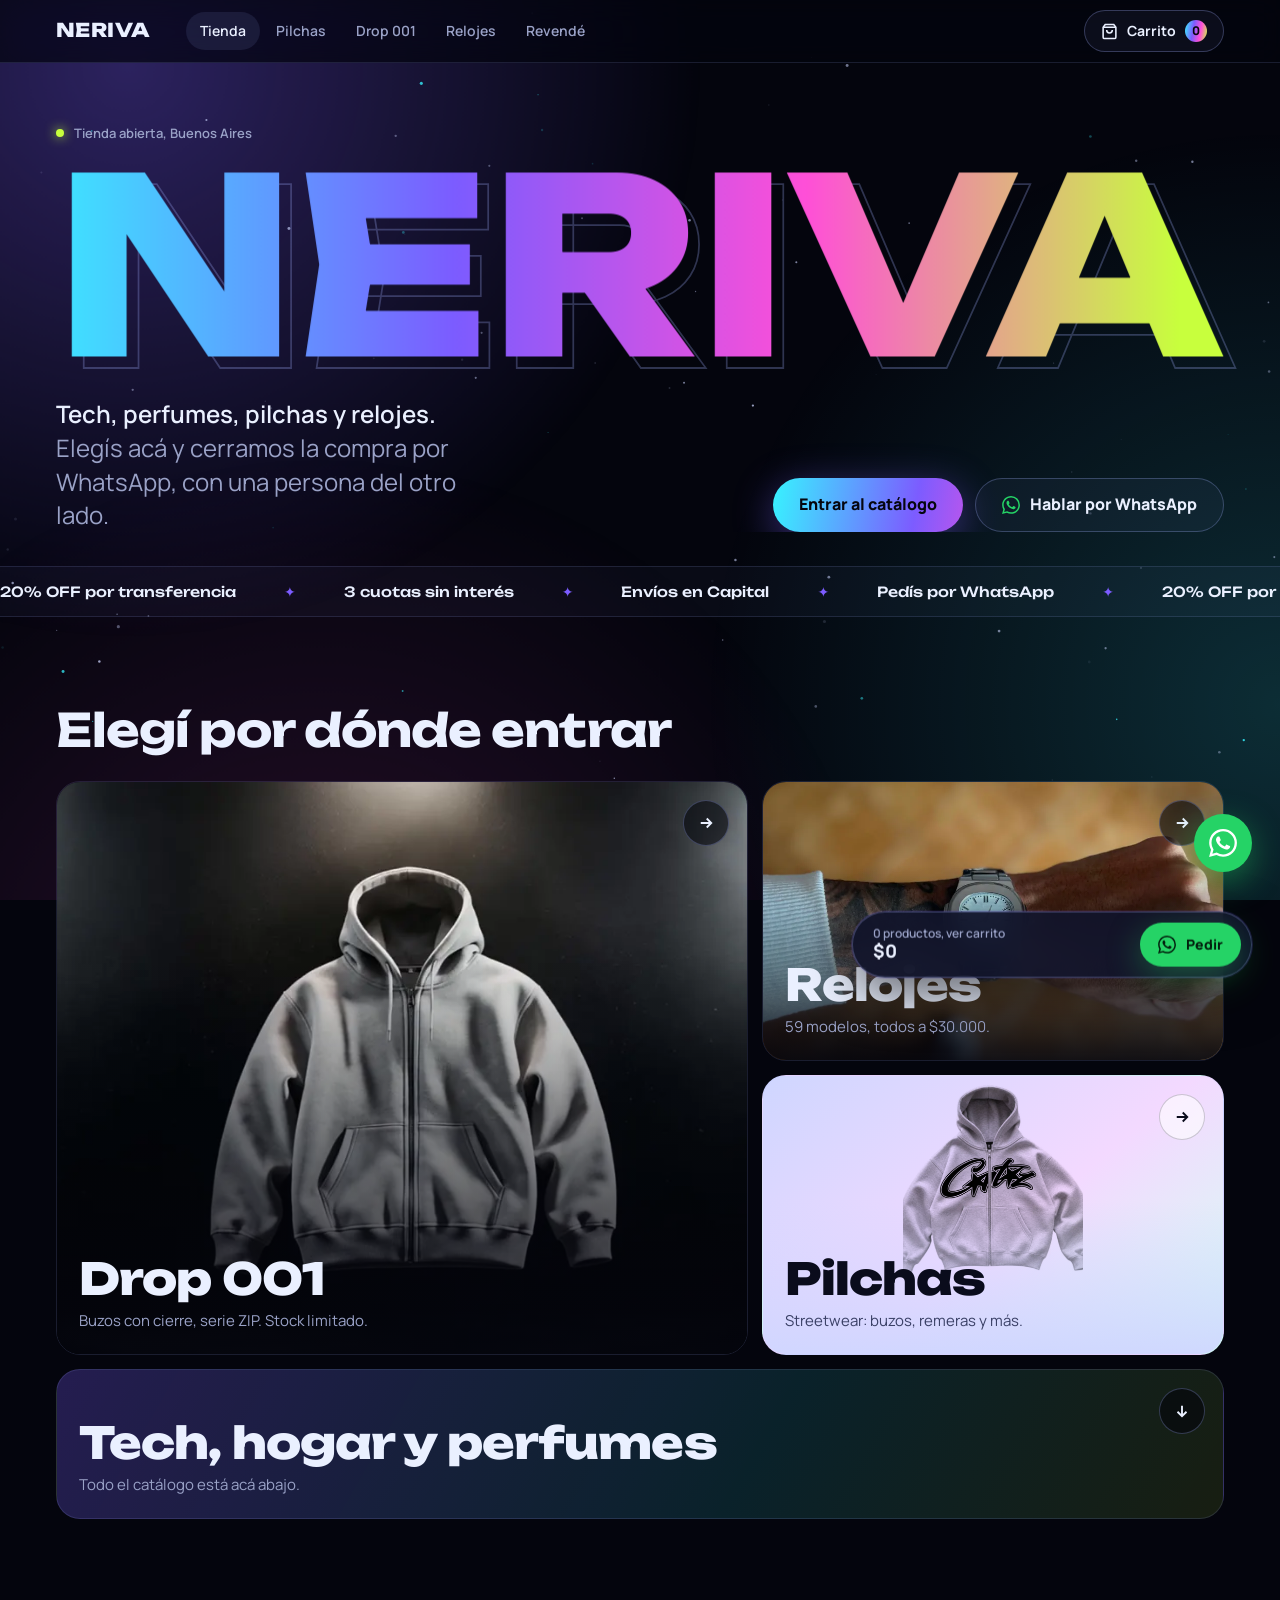
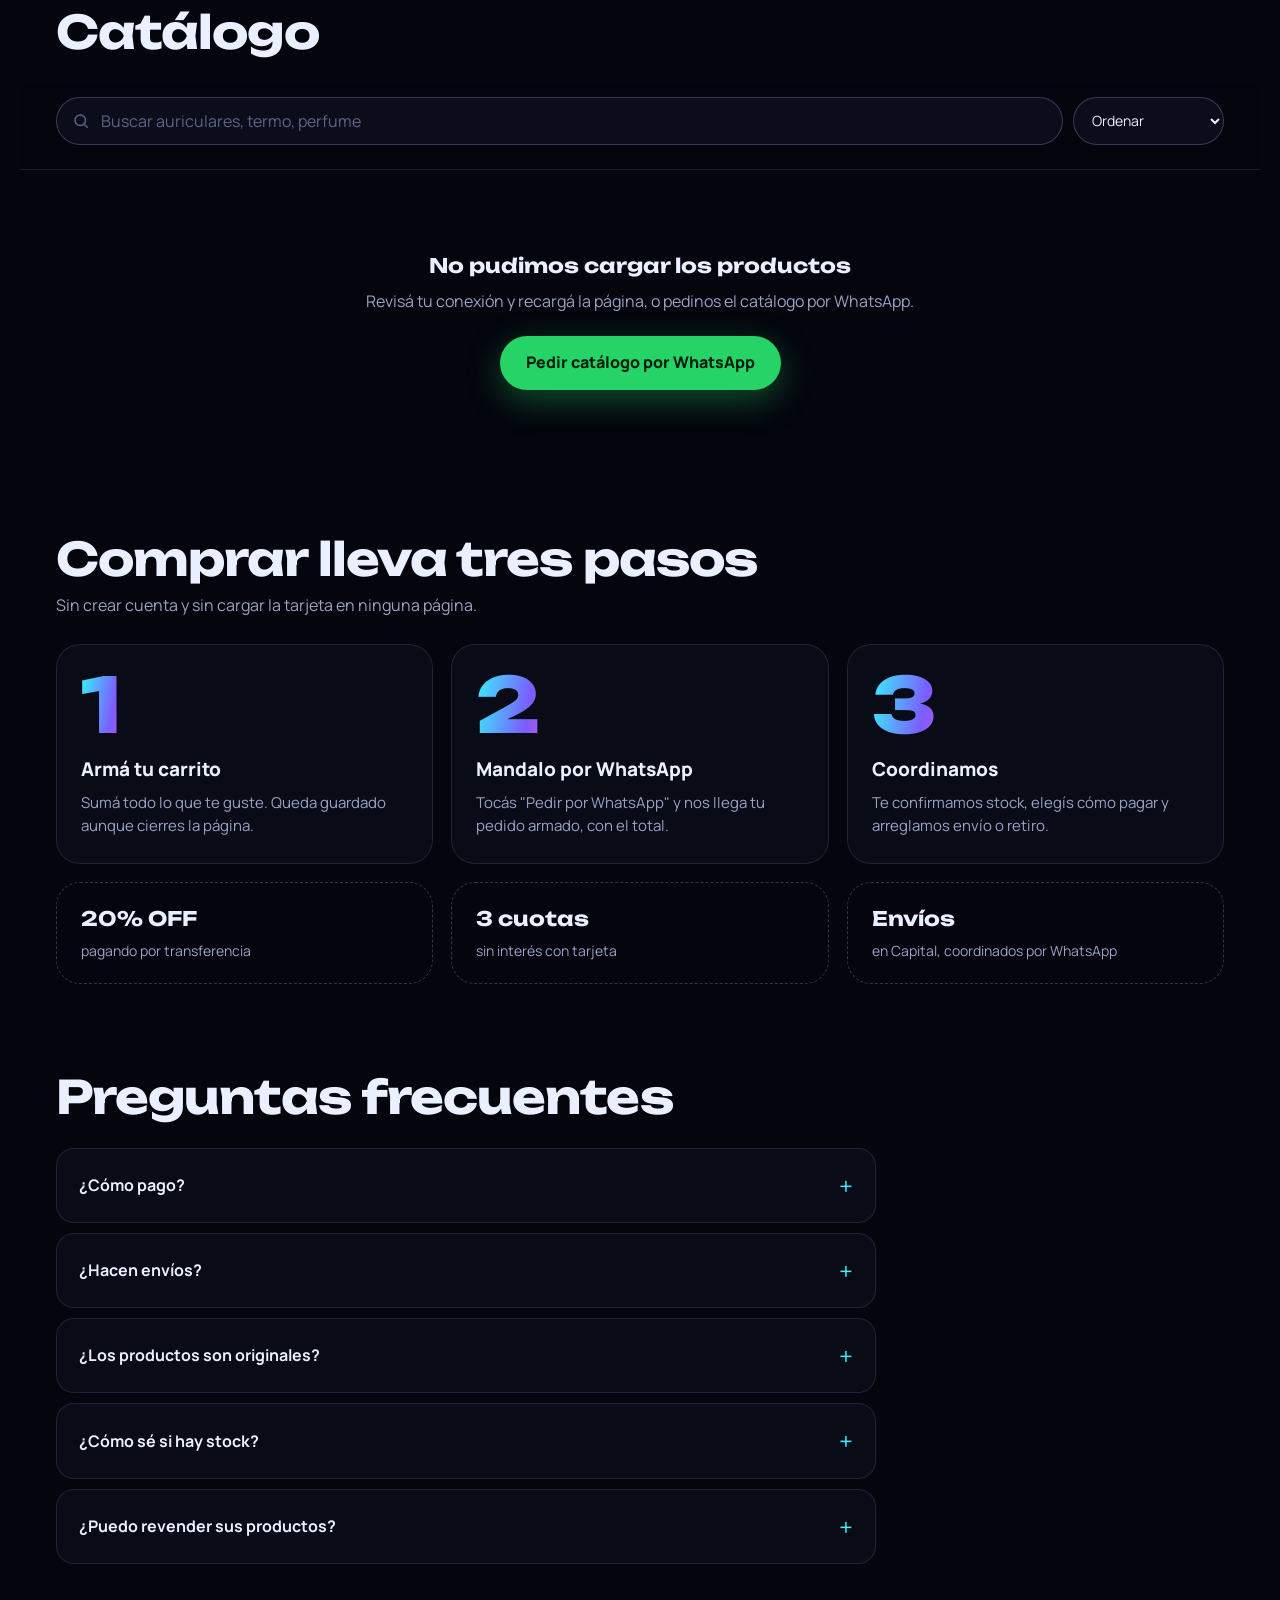
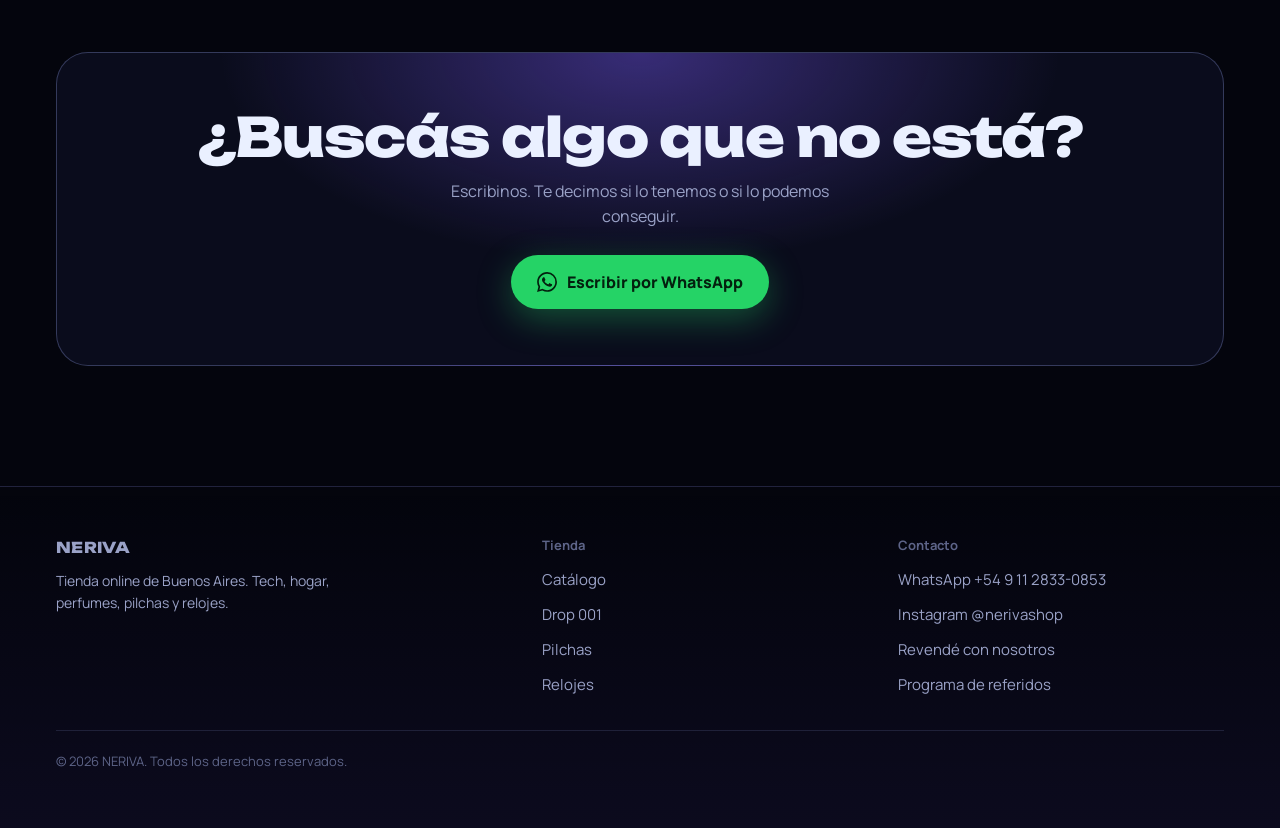
==== commit 9d2e7467: "feat: tienda futurista (portada y relojes) - Estilo nuevo compartido (ui.css / ui.js): fondo con est" ====
--- a/index.html
+++ b/index.html
@@ -3,663 +3,391 @@
 <head>
     <meta charset="UTF-8">
     <meta name="viewport" content="width=device-width, initial-scale=1.0, viewport-fit=cover">
-    <title>NERIVA SHOP — Tech, hogar y perfumes al mejor precio | Buenos Aires</title>
-    <meta name="description" content="Tecnología, hogar, perfumes y pilchas al mejor precio. Elegí, armá tu carrito y pedilo por WhatsApp. 20% OFF por transferencia y 3 cuotas sin interés. Envíos en Capital.">
-    <meta name="theme-color" content="#050805">
-    <meta property="og:title" content="NERIVA SHOP — Todo al mejor precio">
-    <meta property="og:description" content="Elegí, armá tu carrito y pedilo por WhatsApp. 20% OFF por transferencia y 3 cuotas sin interés.">
+    <title>NERIVA — Tech, perfumes, pilchas y relojes | Buenos Aires</title>
+    <meta name="description" content="Tecnología, hogar, perfumes, pilchas y relojes. Elegí, armá tu carrito y pedilo por WhatsApp. 20% OFF por transferencia y 3 cuotas sin interés. Envíos en Capital.">
+    <meta name="theme-color" content="#04050d">
+    <meta property="og:title" content="NERIVA — Entrá a la tienda">
+    <meta property="og:description" content="Tech, perfumes, pilchas y relojes. Elegís acá y cerramos por WhatsApp.">
     <meta property="og:image" content="https://i.postimg.cc/gjz4jfm1/Neriva-Logo.png">
     <meta property="og:type" content="website">
     <link rel="icon" type="image/png" href="https://i.postimg.cc/gjz4jfm1/Neriva-Logo.png">
     <link rel="apple-touch-icon" href="https://i.postimg.cc/gjz4jfm1/Neriva-Logo.png">
     <link rel="preconnect" href="https://fonts.googleapis.com">
     <link rel="preconnect" href="https://fonts.gstatic.com" crossorigin>
-    <link href="https://fonts.googleapis.com/css2?family=Bebas+Neue&family=Inter:wght@400;500;600;700;800&display=swap" rel="stylesheet">
+    <link href="https://fonts.googleapis.com/css2?family=Unbounded:wght@500;700;800&family=Manrope:wght@400;600;700;800&display=swap" rel="stylesheet">
+    <link rel="stylesheet" href="ui.css">
 
     <style>
-        :root {
-            --green:      #00cc44;
-            --green-2:    #00e64d;
-            --green-dim:  rgba(0,204,68,.12);
-            --wa:         #25d366;
-            --wa-dark:    #1ebe5b;
-            --bg:         #050805;
-            --bg-2:       #0d110d;
-            --bg-3:       #151a15;
-            --line:       rgba(240,237,232,.09);
-            --line-2:     rgba(240,237,232,.16);
-            --text:       #f0ede8;
-            --muted:      #9a9f99;
-            --muted-2:    #6b706a;
-            --sale:       #ff4d2e;
-            --radius:     14px;
-            --display:    'Bebas Neue', Impact, sans-serif;
-            --body:       'Inter', system-ui, -apple-system, 'Segoe UI', sans-serif;
-            --max:        1200px;
-        }
-
-        *, *::before, *::after { box-sizing: border-box; margin: 0; padding: 0; }
-        html { scroll-behavior: smooth; -webkit-text-size-adjust: 100%; }
-        body {
-            background: var(--bg);
-            color: var(--text);
-            font-family: var(--body);
-            font-size: 15px;
-            line-height: 1.5;
-            overflow-x: hidden;
-            -webkit-font-smoothing: antialiased;
-        }
-        img { display: block; max-width: 100%; }
-        button { font: inherit; color: inherit; background: none; border: 0; cursor: pointer; }
-        a { color: inherit; }
-        :focus-visible { outline: 2px solid var(--green); outline-offset: 2px; border-radius: 6px; }
-        .wrap { max-width: var(--max); margin: 0 auto; padding: 0 16px; }
-        @media (min-width: 768px) { .wrap { padding: 0 32px; } }
-
-        /* ── TOP BAR ───────────────────────────────── */
-        .topbar {
-            background: var(--green);
-            color: #031203;
-            font-size: 12px;
-            font-weight: 700;
-            letter-spacing: .02em;
-            overflow: hidden;
-            white-space: nowrap;
-        }
-        .topbar-track { display: inline-flex; gap: 40px; padding: 8px 0; animation: marquee 28s linear infinite; }
-        .topbar-track span { display: inline-flex; align-items: center; gap: 8px; }
-        .topbar-track span::before { content: '●'; font-size: 7px; opacity: .6; }
-        @keyframes marquee { from { transform: translateX(0) } to { transform: translateX(-50%) } }
-
-        /* ── NAV ───────────────────────────────────── */
-        .nav {
-            position: sticky; top: 0; z-index: 50;
-            background: rgba(5,8,5,.86);
-            backdrop-filter: blur(10px); -webkit-backdrop-filter: blur(10px);
+        /* ── PORTADA ───────────────────────────────── */
+        .hero { position: relative; padding: 34px 0 0; overflow: hidden; }
+        .hero-status {
+            display: inline-flex; align-items: center; gap: 10px; font-size: 13px; font-weight: 600; color: var(--dim);
+            opacity: 0; animation: heroIn .8s .1s forwards;
+        }
+        .hero-status i { width: 8px; height: 8px; border-radius: 50%; background: var(--lime); box-shadow: 0 0 12px var(--lime); animation: blink 2.2s infinite; }
+        @keyframes blink { 50% { opacity: .35; } }
+        .wordmark { display: block; width: 100%; height: auto; margin: 14px 0 6px; overflow: visible; }
+        .wordmark text { font-family: var(--display); font-weight: 800; }
+        .wordmark .w-main { opacity: 0; animation: wordIn 1.1s .15s cubic-bezier(.2,.8,.2,1) forwards; }
+        .wordmark .w-ghost { fill: none; stroke: rgba(160,175,255,.28); stroke-width: 1.5; opacity: 0; animation: ghostIn 1.4s .5s forwards; }
+        @keyframes wordIn { from { opacity: 0; transform: translateY(40px); filter: blur(14px); } to { opacity: 1; transform: none; filter: none; } }
+        @keyframes ghostIn { to { opacity: 1; transform: translate(10px, 10px); } }
+        @keyframes heroIn { from { opacity: 0; transform: translateY(18px); } to { opacity: 1; transform: none; } }
+        .hero-row { display: grid; gap: 22px; opacity: 0; animation: heroIn .9s .65s forwards; }
+        .hero-lead { font-size: clamp(18px, 2.3vw, 24px); line-height: 1.4; font-weight: 600; max-width: 30ch; }
+        .hero-lead span { color: var(--dim); font-weight: 400; }
+        .hero-ctas { display: flex; flex-wrap: wrap; gap: 12px; }
+        .hero-ctas .btn { flex: 1 1 210px; }
+        @media (min-width: 900px) {
+            .hero { padding-top: 56px; }
+            .hero-row { grid-template-columns: 1fr auto; align-items: end; }
+            .hero-ctas .btn { flex: 0 0 auto; }
+        }
+
+        /* anillo 3D de productos */
+        .ring-stage {
+            position: relative; height: calc(var(--w, 150px) * 1.3 + 110px); margin-top: 18px; perspective: 1100px; perspective-origin: 50% 40%;
+            touch-action: pan-y; cursor: grab; user-select: none; -webkit-user-select: none;
+            -webkit-mask-image: linear-gradient(90deg, transparent, #000 14%, #000 86%, transparent);
+            mask-image: linear-gradient(90deg, transparent, #000 14%, #000 86%, transparent);
+            opacity: 0; animation: heroIn 1.2s .9s forwards;
+        }
+        .ring-stage.dragging { cursor: grabbing; }
+        .ring { position: absolute; left: 50%; top: 48%; width: 0; height: 0; transform-style: preserve-3d; will-change: transform; }
+        .ring-item {
+            position: absolute; width: var(--w); height: calc(var(--w) * 1.3); left: calc(var(--w) / -2); top: calc(var(--w) * -.65);
+            border-radius: 18px; overflow: hidden; background: #fff; border: 1px solid var(--line-2);
+            backface-visibility: hidden; -webkit-backface-visibility: hidden;
+            box-shadow: 0 30px 60px rgba(0,0,0,.55);
+        }
+        .ring-item img { width: 100%; height: 100%; object-fit: cover; pointer-events: none; -webkit-user-drag: none; }
+        .ring-item .tag {
+            position: absolute; left: 8px; right: 8px; bottom: 8px; padding: 9px 11px; border-radius: 12px;
+            background: rgba(4,5,13,.84); color: var(--ice); font-size: 12px; font-weight: 700; line-height: 1.25; text-align: left;
+        }
+        .ring-item .tag b { display: block; font-size: 15px; font-weight: 800; color: var(--cyan); }
+        .ring-item .tag span { display: block; white-space: nowrap; overflow: hidden; text-overflow: ellipsis; }
+        .ring-item.ghost { background: linear-gradient(110deg, var(--panel) 30%, #1a1f42 50%, var(--panel) 70%); background-size: 200% 100%; animation: shimmer 1.5s infinite; }
+        @keyframes shimmer { from { background-position: 200% 0; } to { background-position: -200% 0; } }
+        .ring-hint { text-align: center; font-size: 13px; color: var(--faint); margin-top: -6px; }
+        .ring-floor {
+            position: absolute; left: -50%; right: -50%; bottom: -40px; height: 190px; z-index: -1;
+            background:
+                linear-gradient(transparent, var(--void) 92%),
+                repeating-linear-gradient(90deg, rgba(124,92,255,.35) 0 1px, transparent 1px 70px),
+                repeating-linear-gradient(0deg, rgba(124,92,255,.35) 0 1px, transparent 1px 44px);
+            transform: perspective(420px) rotateX(64deg); transform-origin: 50% 0;
+            -webkit-mask-image: radial-gradient(60% 100% at 50% 0, #000, transparent); mask-image: radial-gradient(60% 100% at 50% 0, #000, transparent);
+            animation: floor 2.4s linear infinite;
+        }
+        @keyframes floor { to { background-position: 0 0, 0 0, 0 44px; } }
+
+        /* cinta de beneficios */
+        .tape { border-block: 1px solid var(--line); overflow: hidden; white-space: nowrap; background: rgba(160,175,255,.04); }
+        .tape-track { display: inline-flex; gap: 48px; padding: 14px 0; animation: tape 30s linear infinite; }
+        .tape-track span { display: inline-flex; align-items: center; gap: 48px; font-family: var(--display); font-weight: 500; font-size: 14px; }
+        .tape-track span::after { content: '✦'; color: var(--violet); }
+        @keyframes tape { to { transform: translateX(-50%); } }
+
+        /* mundos */
+        .worlds { display: grid; gap: 14px; }
+        .world {
+            position: relative; display: flex; flex-direction: column; justify-content: flex-end; min-height: 230px; padding: 22px;
+            border-radius: 24px; overflow: hidden; text-decoration: none; isolation: isolate; border: 1px solid var(--line);
+            transition: border-color .3s, transform .3s;
+        }
+        .world > img { position: absolute; inset: 0; width: 100%; height: 100%; object-fit: cover; z-index: -2; transition: transform .8s cubic-bezier(.2,.8,.2,1); }
+        .world::before { content: ''; position: absolute; inset: 0; z-index: -1; background: linear-gradient(180deg, rgba(4,5,13,0) 30%, rgba(4,5,13,.92)); }
+        .world b { font-family: var(--display); font-weight: 800; font-size: clamp(26px, 4.4vw, 44px); line-height: 1; letter-spacing: -.02em; }
+        .world p { color: var(--dim); font-size: 15px; margin-top: 8px; max-width: 34ch; }
+        .world .go {
+            position: absolute; top: 18px; right: 18px; width: 46px; height: 46px; border-radius: 50%;
+            display: flex; align-items: center; justify-content: center; background: rgba(4,5,13,.6); border: 1px solid var(--line-2);
+            transition: background .3s, color .3s, transform .3s;
+        }
+        .world:hover { border-color: var(--line-2); }
+        .world:hover > img { transform: scale(1.07); }
+        .world:hover .go { background: var(--ice); color: #05060f; transform: rotate(-45deg); }
+        .world.w-pilchas { background: linear-gradient(140deg, #cfd6ff, #f3d9ff 55%, #d6fff3); color: #0a0c1c; }
+        .world.w-pilchas::before { background: linear-gradient(180deg, transparent 45%, rgba(207,214,255,.95)); }
+        .world.w-pilchas > img { object-fit: contain; object-position: 50% 10%; mix-blend-mode: multiply; padding-bottom: 60px; }
+        .world.w-pilchas p { color: #3a4066; }
+        .world.w-pilchas .go { background: rgba(255,255,255,.6); border-color: rgba(10,12,28,.2); color: #0a0c1c; }
+        .world.w-tech { min-height: 150px; background: linear-gradient(120deg, rgba(124,92,255,.28), rgba(55,243,255,.12) 60%, rgba(200,255,61,.1)); }
+        .world.w-tech::before { display: none; }
+        @media (min-width: 860px) {
+            .worlds { grid-template-columns: 1.5fr 1fr; grid-template-rows: 280px 280px auto; }
+            .world.w-drop { grid-row: span 2; }
+            .world.w-tech { grid-column: span 2; }
+        }
+
+        /* ofertas */
+        .rail { display: grid; grid-auto-flow: column; grid-auto-columns: 62%; gap: 14px; overflow-x: auto; scroll-snap-type: x mandatory; padding: 4px 18px 14px; margin: 0 -18px; scrollbar-width: none; }
+        .rail::-webkit-scrollbar { display: none; }
+        .rail > * { scroll-snap-align: center; }
+        @media (min-width: 640px) { .rail { grid-auto-columns: 36%; } }
+        @media (min-width: 1000px) { .rail { grid-auto-columns: calc((100% - 42px) / 4); margin: 0; padding-inline: 0; } }
+
+        /* catálogo */
+        .filters {
+            position: sticky; top: 108px; z-index: 30; margin: 0 -18px 20px; padding: 12px 18px;
+            background: rgba(4,5,13,.86); backdrop-filter: blur(14px); -webkit-backdrop-filter: blur(14px);
             border-bottom: 1px solid var(--line);
         }
-        .nav-in { display: flex; align-items: center; gap: 16px; height: 60px; }
-        .logo { font-family: var(--display); font-size: 28px; letter-spacing: .06em; text-decoration: none; line-height: 1; }
-        .logo span { color: var(--green); }
-        .nav-links { display: none; list-style: none; gap: 4px; margin-left: 24px; }
-        .nav-links a {
-            display: block; padding: 8px 12px; border-radius: 8px;
-            font-size: 14px; font-weight: 500; color: var(--muted); text-decoration: none;
-            transition: color .15s, background .15s;
-        }
-        .nav-links a:hover { color: var(--text); background: var(--bg-3); }
-        .nav-links a.active { color: var(--text); }
-        .nav-right { margin-left: auto; display: flex; align-items: center; gap: 8px; }
-        .nav-wa {
-            display: none; align-items: center; gap: 8px; height: 40px; padding: 0 14px;
-            border-radius: 999px; border: 1px solid rgba(37,211,102,.35); color: var(--wa);
-            font-size: 14px; font-weight: 600; text-decoration: none; transition: background .15s;
-        }
-        .nav-wa:hover { background: rgba(37,211,102,.08); }
-        .cart-btn {
-            position: relative; display: inline-flex; align-items: center; gap: 8px;
-            height: 40px; padding: 0 14px; border-radius: 999px;
-            background: var(--text); color: #0a0a0a; font-size: 14px; font-weight: 700;
-            transition: transform .15s;
-        }
-        .cart-btn:active { transform: scale(.96); }
-        .cart-badge {
-            min-width: 20px; height: 20px; padding: 0 6px; border-radius: 999px;
-            background: var(--green); color: #031203; font-size: 12px; font-weight: 800;
-            display: inline-flex; align-items: center; justify-content: center;
-        }
-        .cart-btn.bump { animation: bump .45s ease; }
-        @keyframes bump { 0%,100% { transform: scale(1) } 40% { transform: scale(1.12) } }
-        @media (min-width: 900px) { .nav-links { display: flex; } .nav-wa { display: inline-flex; } }
-
-        /* mobile category scroller under nav */
-        .nav-sub { display: flex; gap: 8px; overflow-x: auto; padding: 0 16px 10px; scrollbar-width: none; }
-        .nav-sub::-webkit-scrollbar { display: none; }
-        .nav-sub a {
-            flex: 0 0 auto; padding: 7px 14px; border-radius: 999px; border: 1px solid var(--line-2);
-            font-size: 13px; font-weight: 500; color: var(--muted); text-decoration: none;
-        }
-        .nav-sub a.active { color: var(--text); border-color: var(--text); }
-        @media (min-width: 900px) { .nav-sub { display: none; } }
-
-        /* ── HERO ──────────────────────────────────── */
-        .hero {
-            position: relative; overflow: hidden;
-            padding: 44px 0 36px;
-            background:
-                radial-gradient(800px 420px at 85% -10%, rgba(0,204,68,.22), transparent 60%),
-                radial-gradient(600px 400px at -10% 110%, rgba(0,204,68,.10), transparent 60%);
-        }
-        .hero-grid { display: grid; gap: 32px; align-items: center; }
-        .eyebrow {
-            display: inline-flex; align-items: center; gap: 8px;
-            padding: 6px 12px; border-radius: 999px; background: var(--green-dim);
-            color: var(--green-2); font-size: 12px; font-weight: 600;
-        }
-        .eyebrow i { width: 7px; height: 7px; border-radius: 50%; background: var(--green); box-shadow: 0 0 0 4px rgba(0,204,68,.2); animation: pulse 2s infinite; }
-        @keyframes pulse { 50% { box-shadow: 0 0 0 7px rgba(0,204,68,0) } }
-        .hero h1 {
-            font-family: var(--display); font-weight: 400;
-            font-size: clamp(48px, 11vw, 96px); line-height: .92; letter-spacing: .01em;
-            margin: 16px 0 16px;
-        }
-        .hero h1 em { font-style: normal; color: var(--green); }
-        .hero-sub { font-size: 17px; color: var(--muted); max-width: 520px; }
-        .hero-sub strong { color: var(--text); font-weight: 600; }
-        .hero-ctas { display: flex; flex-wrap: wrap; gap: 12px; margin-top: 26px; }
-        .btn {
-            display: inline-flex; align-items: center; justify-content: center; gap: 10px;
-            height: 52px; padding: 0 24px; border-radius: 999px;
-            font-size: 16px; font-weight: 700; text-decoration: none;
-            transition: transform .15s, background .15s, box-shadow .15s;
-        }
-        .btn:active { transform: scale(.97); }
-        .btn-green { background: var(--green); color: #031203; box-shadow: 0 8px 28px rgba(0,204,68,.28); }
-        .btn-green:hover { background: var(--green-2); }
-        .btn-ghost { border: 1px solid var(--line-2); color: var(--text); }
-        .btn-ghost:hover { background: var(--bg-3); }
-        .btn-wa { background: var(--wa); color: #04210f; }
-        .btn-wa:hover { background: var(--wa-dark); }
-        .btn-block { width: 100%; }
-        .hero-ctas .btn { flex: 1 1 200px; }
-        @media (min-width: 560px) { .hero-ctas .btn { flex: 0 0 auto; } }
-
-        .perks { display: grid; grid-template-columns: 1fr 1fr; gap: 10px; margin-top: 28px; max-width: 560px; }
-        .perk {
-            display: flex; gap: 10px; align-items: flex-start;
-            padding: 12px; border-radius: 12px; background: var(--bg-2); border: 1px solid var(--line);
-        }
-        .perk svg { flex: 0 0 auto; color: var(--green); margin-top: 1px; }
-        .perk b { display: block; font-size: 14px; font-weight: 700; line-height: 1.25; }
-        .perk span { display: block; font-size: 12px; color: var(--muted); line-height: 1.35; margin-top: 2px; }
-
-        /* hero product collage (filled from sheet) */
-        .hero-show { display: none; }
-        @media (min-width: 960px) {
-            .hero { padding: 72px 0 64px; }
-            .hero-grid { grid-template-columns: 1.1fr .9fr; gap: 48px; }
-            .hero-show { display: grid; grid-template-columns: 1fr 1fr; gap: 14px; }
-        }
-        .hero-tile {
-            position: relative; aspect-ratio: 1; border-radius: 18px; overflow: hidden;
-            background: var(--bg-3); border: 1px solid var(--line); cursor: pointer;
-            transition: transform .25s;
-        }
-        .hero-tile:nth-child(2) { transform: translateY(28px); }
-        .hero-tile:nth-child(4) { transform: translateY(28px); }
-        .hero-tile:hover img { transform: scale(1.05); }
-        .hero-tile img { width: 100%; height: 100%; object-fit: cover; transition: transform .4s; background: #fff; }
-        .hero-tile .tag {
-            position: absolute; left: 10px; bottom: 10px; right: 10px;
-            padding: 8px 10px; border-radius: 10px; background: rgba(5,8,5,.82);
-            font-size: 12px; font-weight: 600; display: flex; justify-content: space-between; gap: 8px;
-        }
-        .hero-tile .tag span:first-child { overflow: hidden; text-overflow: ellipsis; white-space: nowrap; }
-        .hero-tile .tag span:last-child { color: var(--green-2); white-space: nowrap; }
-
-        /* ── SECTIONS ──────────────────────────────── */
-        section { padding: 44px 0; }
-        @media (min-width: 768px) { section { padding: 64px 0; } }
-        .sec-head { display: flex; align-items: flex-end; justify-content: space-between; gap: 16px; margin-bottom: 20px; }
-        .sec-kicker { font-size: 12px; font-weight: 700; letter-spacing: .12em; text-transform: uppercase; color: var(--green); margin-bottom: 6px; }
-        .sec-title { font-family: var(--display); font-weight: 400; font-size: clamp(34px, 7vw, 52px); line-height: 1; letter-spacing: .01em; }
-        .sec-sub { color: var(--muted); margin-top: 8px; max-width: 560px; }
-        .sec-link { font-size: 14px; font-weight: 600; color: var(--green-2); text-decoration: none; white-space: nowrap; }
-
-        /* collections */
-        .cols { display: grid; grid-template-columns: 1fr 1fr; gap: 12px; }
-        @media (min-width: 768px) { .cols { grid-template-columns: repeat(4, 1fr); gap: 16px; } }
-        .col-card {
-            position: relative; display: flex; flex-direction: column; justify-content: flex-end;
-            min-height: 150px; padding: 16px; border-radius: var(--radius); overflow: hidden;
-            text-decoration: none; background: var(--bg-2); border: 1px solid var(--line);
-            transition: border-color .2s, transform .2s;
-        }
-        .col-card:hover { border-color: var(--green); transform: translateY(-2px); }
-        .col-card .ico { position: absolute; top: 14px; left: 16px; font-size: 26px; }
-        .col-card .arrow { position: absolute; top: 14px; right: 14px; color: var(--muted-2); transition: color .2s, transform .2s; }
-        .col-card:hover .arrow { color: var(--green); transform: translate(2px,-2px); }
-        .col-card b { font-family: var(--display); font-weight: 400; font-size: 28px; line-height: 1; letter-spacing: .02em; }
-        .col-card span { font-size: 13px; color: var(--muted); margin-top: 4px; }
-        .col-card.hot { background: linear-gradient(160deg, rgba(0,204,68,.18), var(--bg-2) 70%); border-color: rgba(0,204,68,.35); }
-
-        /* offers rail */
-        .rail { display: grid; grid-auto-flow: column; grid-auto-columns: 46%; gap: 12px; overflow-x: auto; scroll-snap-type: x mandatory; padding-bottom: 6px; scrollbar-width: none; }
-        .rail::-webkit-scrollbar { display: none; }
-        .rail > * { scroll-snap-align: start; }
-        @media (min-width: 640px) { .rail { grid-auto-columns: 31%; } }
-        @media (min-width: 960px) { .rail { grid-auto-columns: calc((100% - 48px) / 5); } }
-        #ofertas { background: linear-gradient(180deg, transparent, rgba(255,77,46,.05) 30%, transparent); }
-        #ofertas .sec-kicker { color: var(--sale); }
-
-        /* ── CATALOG ───────────────────────────────── */
-        .filters {
-            position: sticky; top: 60px; z-index: 30;
-            margin: 0 -16px 18px; padding: 10px 16px;
-            background: rgba(5,8,5,.92); backdrop-filter: blur(10px); -webkit-backdrop-filter: blur(10px);
-            border-bottom: 1px solid var(--line);
-        }
-        @media (max-width: 899px) { .filters { top: 104px; } }
-        @media (min-width: 768px) { .filters { margin: 0 -32px 22px; padding: 12px 32px; } }
-        .filters-row { display: flex; gap: 10px; align-items: center; }
-        .search {
-            flex: 1; position: relative;
-        }
-        .search svg { position: absolute; left: 14px; top: 50%; transform: translateY(-50%); color: var(--muted-2); pointer-events: none; }
+        @media (min-width: 768px) { .filters { margin: 0 -36px 24px; padding: 14px 36px; } }
+        @media (min-width: 900px) { .filters { top: 62px; } }
+        .filters-row { display: flex; gap: 10px; }
+        .search { flex: 1; position: relative; display: block; }
+        .search svg { position: absolute; left: 16px; top: 50%; transform: translateY(-50%); color: var(--faint); pointer-events: none; }
         .search input, .sort {
-            width: 100%; height: 44px; border-radius: 12px; border: 1px solid var(--line-2);
-            background: var(--bg-2); color: var(--text); font: inherit; font-size: 15px;
-        }
-        .search input { padding: 0 14px 0 40px; }
-        .search input::placeholder { color: var(--muted-2); }
-        .search input:focus, .sort:focus { outline: none; border-color: var(--green); }
-        .sort { width: auto; padding: 0 12px; font-size: 14px; flex: 0 0 auto; }
+            width: 100%; height: 48px; border-radius: 999px; border: 1px solid var(--line-2);
+            background: rgba(160,175,255,.06); color: var(--ice); font: inherit; font-size: 16px;
+        }
+        .search input { padding: 0 16px 0 44px; }
+        .search input::placeholder { color: var(--faint); }
+        .search input:focus, .sort:focus { outline: none; border-color: var(--cyan); box-shadow: 0 0 0 4px rgba(55,243,255,.12); }
+        .sort { width: auto; padding: 0 14px; font-size: 14px; flex: 0 0 auto; }
+        .sort option { background: var(--deep); }
         .chips { display: flex; gap: 8px; overflow-x: auto; margin-top: 10px; scrollbar-width: none; }
         .chips::-webkit-scrollbar { display: none; }
-        .chip {
-            flex: 0 0 auto; height: 34px; padding: 0 14px; border-radius: 999px;
-            border: 1px solid var(--line-2); font-size: 13px; font-weight: 600; color: var(--muted);
-            transition: all .15s;
-        }
-        .chip:hover { color: var(--text); }
-        .chip.active { background: var(--text); color: #0a0a0a; border-color: var(--text); }
-        .results { font-size: 13px; color: var(--muted); }
-        .results strong { color: var(--text); }
+        .chip { flex: 0 0 auto; height: 36px; padding: 0 16px; border-radius: 999px; border: 1px solid var(--line-2); font-size: 14px; font-weight: 700; color: var(--dim); transition: all .2s; }
+        .chip:hover { color: var(--ice); }
+        .chip.on { background: var(--holo); color: #05060f; border-color: transparent; }
+        .results { font-size: 14px; color: var(--dim); white-space: nowrap; }
+        .results strong { color: var(--ice); }
 
         .grid { display: grid; grid-template-columns: 1fr 1fr; gap: 12px; }
-        @media (min-width: 640px) { .grid { grid-template-columns: repeat(3, 1fr); gap: 16px; } }
-        @media (min-width: 1024px) { .grid { grid-template-columns: repeat(4, 1fr); gap: 20px; } }
-
-        .card {
-            display: flex; flex-direction: column; border-radius: var(--radius); overflow: hidden;
-            background: var(--bg-2); border: 1px solid var(--line); transition: border-color .2s, transform .2s;
-            min-width: 0;
-        }
-        .card:hover { border-color: var(--line-2); transform: translateY(-2px); }
-        .card-img { position: relative; aspect-ratio: 1; background: #fff; cursor: pointer; overflow: hidden; }
-        .card-img img { width: 100%; height: 100%; object-fit: contain; transition: transform .35s; }
-        .card:hover .card-img img { transform: scale(1.04); }
-        .img-empty { width: 100%; height: 100%; display: flex; align-items: center; justify-content: center; font-size: 42px; background: var(--bg-3); }
-        .badge {
-            position: absolute; top: 8px; left: 8px; padding: 4px 8px; border-radius: 8px;
-            font-size: 11px; font-weight: 800; letter-spacing: .02em;
-        }
-        .badge-sale { background: var(--sale); color: #fff; }
-        .badge-new { background: #0a0a0a; color: var(--green-2); }
-        .photos { position: absolute; bottom: 8px; right: 8px; padding: 3px 7px; border-radius: 6px; background: rgba(0,0,0,.65); color: #fff; font-size: 11px; font-weight: 600; }
-        .card-body { display: flex; flex-direction: column; gap: 4px; padding: 12px; flex: 1; }
-        .card-cat { font-size: 11px; font-weight: 600; text-transform: uppercase; letter-spacing: .06em; color: var(--muted-2); }
-        .card-name {
-            font-size: 14px; font-weight: 600; line-height: 1.3; cursor: pointer;
-            display: -webkit-box; -webkit-line-clamp: 2; -webkit-box-orient: vertical; overflow: hidden; min-height: 2.6em;
-        }
-        .price-row { display: flex; align-items: baseline; flex-wrap: wrap; gap: 6px; margin-top: 4px; }
-        .price { font-size: 19px; font-weight: 800; letter-spacing: -.01em; }
-        .price-old { font-size: 13px; color: var(--muted-2); text-decoration: line-through; }
-        .price-note { font-size: 12px; color: var(--muted); }
-        .card-actions { margin-top: auto; padding-top: 10px; }
+        @media (min-width: 640px) { .grid { grid-template-columns: repeat(3, 1fr); gap: 18px; } }
+        @media (min-width: 1024px) { .grid { grid-template-columns: repeat(4, 1fr); gap: 22px; } }
+
+        .p-img { position: relative; aspect-ratio: 1; margin: 8px 8px 0; border-radius: 12px; background: #fff; cursor: pointer; overflow: hidden; }
+        .p-img img { width: 100%; height: 100%; object-fit: contain; transition: transform .5s cubic-bezier(.2,.8,.2,1); }
+        .card:hover .p-img img { transform: scale(1.06); }
+        .img-empty { width: 100%; height: 100%; display: flex; align-items: center; justify-content: center; font-size: 44px; background: var(--panel); }
+        .badge { position: absolute; top: 8px; left: 8px; padding: 4px 10px; border-radius: 999px; font-size: 12px; font-weight: 800; background: var(--sale); color: #fff; }
+        .photos { position: absolute; bottom: 8px; right: 8px; padding: 3px 9px; border-radius: 999px; background: rgba(4,5,13,.75); color: #fff; font-size: 11px; font-weight: 700; }
+        .p-body { display: flex; flex-direction: column; gap: 4px; padding: 12px 14px 14px; flex: 1; }
+        .p-cat { font-size: 12px; font-weight: 600; color: var(--faint); }
+        .p-name { font-size: 15px; font-weight: 700; line-height: 1.3; cursor: pointer; display: -webkit-box; -webkit-line-clamp: 2; -webkit-box-orient: vertical; overflow: hidden; min-height: 2.6em; }
+        .price-row { display: flex; align-items: baseline; flex-wrap: wrap; gap: 8px; margin-top: 4px; }
+        .price { font-size: 20px; font-weight: 800; letter-spacing: -.01em; }
+        .price-old { font-size: 13px; color: var(--faint); text-decoration: line-through; }
         .add-btn {
-            width: 100%; height: 42px; border-radius: 10px; background: var(--bg-3); border: 1px solid var(--line-2);
-            display: inline-flex; align-items: center; justify-content: center; gap: 8px;
-            font-size: 14px; font-weight: 700; transition: all .15s;
-        }
-        .add-btn:hover { border-color: var(--green); color: var(--green-2); }
-        .add-btn.added { background: var(--green-dim); border-color: rgba(0,204,68,.45); color: var(--green-2); }
-
-        .skeleton { border-radius: var(--radius); background: var(--bg-2); border: 1px solid var(--line); overflow: hidden; }
-        .skeleton .s-img { aspect-ratio: 1; }
-        .skeleton .s-line { height: 12px; margin: 12px; border-radius: 6px; }
-        .skeleton .s-line.short { width: 40%; }
-        .skeleton .s-img, .skeleton .s-line { background: linear-gradient(90deg, var(--bg-3) 25%, #1d231d 50%, var(--bg-3) 75%); background-size: 200% 100%; animation: shimmer 1.4s infinite; }
-        @keyframes shimmer { from { background-position: 200% 0 } to { background-position: -200% 0 } }
-        .empty { grid-column: 1 / -1; text-align: center; padding: 48px 16px; color: var(--muted); }
-        .empty h3 { color: var(--text); font-size: 18px; margin-bottom: 6px; }
-        .empty .btn { margin-top: 18px; }
-
-        /* ── HOW TO BUY ────────────────────────────── */
-        .steps { display: grid; gap: 12px; counter-reset: step; }
-        @media (min-width: 768px) { .steps { grid-template-columns: repeat(3, 1fr); gap: 16px; } }
-        .step { padding: 20px; border-radius: var(--radius); background: var(--bg-2); border: 1px solid var(--line); }
-        .step-n {
-            width: 36px; height: 36px; border-radius: 50%; background: var(--green); color: #031203;
-            display: flex; align-items: center; justify-content: center; font-weight: 800; margin-bottom: 14px;
-        }
-        .step h3 { font-size: 17px; font-weight: 700; margin-bottom: 4px; }
-        .step p { color: var(--muted); font-size: 14px; }
-
-        .pay { display: grid; gap: 12px; margin-top: 16px; }
-        @media (min-width: 768px) { .pay { grid-template-columns: repeat(3, 1fr); gap: 16px; } }
-        .pay-card { display: flex; gap: 14px; align-items: center; padding: 16px 18px; border-radius: var(--radius); border: 1px dashed var(--line-2); }
-        .pay-card .big { font-family: var(--display); font-size: 36px; line-height: 1; color: var(--green); min-width: 74px; }
-        .pay-card b { display: block; font-size: 15px; }
-        .pay-card span { font-size: 13px; color: var(--muted); }
-
-        /* ── IG / TRUST ────────────────────────────── */
-        .ig {
-            display: grid; gap: 20px; align-items: center; padding: 24px; border-radius: 20px;
-            background: linear-gradient(135deg, rgba(225,48,108,.14), rgba(0,204,68,.08));
-            border: 1px solid var(--line-2);
-        }
-        @media (min-width: 768px) { .ig { grid-template-columns: 1fr auto; padding: 36px; } }
-        .ig h2 { font-family: var(--display); font-weight: 400; font-size: clamp(30px, 6vw, 44px); line-height: 1; }
-        .ig p { color: var(--muted); margin-top: 8px; }
-        .btn-ig { background: #fff; color: #0a0a0a; }
-
-        /* ── FAQ ───────────────────────────────────── */
+            width: 100%; min-height: 44px; margin-top: auto; border-radius: 999px; border: 1px solid var(--line-2); background: rgba(160,175,255,.06);
+            display: inline-flex; align-items: center; justify-content: center; gap: 8px; font-size: 14px; font-weight: 800; transition: all .2s;
+        }
+        .p-body .price-row { margin-bottom: 12px; }
+        .add-btn:hover { background: var(--ice); color: #05060f; border-color: var(--ice); }
+        .add-btn.added { background: rgba(200,255,61,.12); border-color: rgba(200,255,61,.5); color: var(--lime); }
+
+        .skeleton { border-radius: var(--r); border: 1px solid var(--line); aspect-ratio: .68; background: linear-gradient(110deg, rgba(160,175,255,.05) 30%, rgba(160,175,255,.13) 50%, rgba(160,175,255,.05) 70%); background-size: 200% 100%; animation: shimmer 1.5s infinite; }
+        .empty { grid-column: 1 / -1; text-align: center; padding: 56px 16px; color: var(--dim); }
+        .empty h3 { color: var(--ice); font-family: var(--display); font-size: 20px; margin-bottom: 8px; }
+        .empty .btn { margin-top: 22px; }
+
+        /* cómo comprar */
+        .steps { display: grid; gap: 14px; }
+        @media (min-width: 768px) { .steps { grid-template-columns: repeat(3, 1fr); gap: 18px; } }
+        .step { position: relative; padding: 26px 24px; border-radius: 24px; border: 1px solid var(--line); background: rgba(160,175,255,.04); overflow: hidden; }
+        .step-n { font-family: var(--display); font-weight: 800; font-size: 76px; line-height: .9; display: inline-block; margin-bottom: 16px; }
+        .step h3 { font-size: 19px; font-weight: 800; margin-bottom: 6px; }
+        .step p { color: var(--dim); font-size: 15px; }
+        .pay { display: grid; gap: 14px; margin-top: 14px; }
+        @media (min-width: 768px) { .pay { grid-template-columns: repeat(3, 1fr); gap: 18px; margin-top: 18px; } }
+        .pay div { padding: 20px 24px; border-radius: 24px; border: 1px dashed var(--line-2); }
+        .pay b { display: block; font-family: var(--display); font-weight: 700; font-size: 20px; margin-bottom: 4px; }
+        .pay span { font-size: 14px; color: var(--dim); }
+
+        /* preguntas */
         .faq { display: grid; gap: 10px; max-width: 820px; }
-        .faq details { border-radius: 12px; background: var(--bg-2); border: 1px solid var(--line); }
-        .faq summary {
-            list-style: none; cursor: pointer; padding: 16px 18px; font-weight: 600; font-size: 15px;
-            display: flex; justify-content: space-between; align-items: center; gap: 12px;
-        }
+        .faq details { border-radius: 18px; border: 1px solid var(--line); background: rgba(160,175,255,.04); transition: border-color .2s; }
+        .faq details[open] { border-color: var(--line-2); }
+        .faq summary { list-style: none; cursor: pointer; padding: 18px 22px; font-weight: 700; display: flex; justify-content: space-between; align-items: center; gap: 12px; }
         .faq summary::-webkit-details-marker { display: none; }
-        .faq summary::after { content: '+'; font-size: 22px; font-weight: 400; color: var(--green); transition: transform .2s; }
+        .faq summary::after { content: '+'; font-size: 24px; font-weight: 400; color: var(--cyan); transition: transform .25s; }
         .faq details[open] summary::after { transform: rotate(45deg); }
-        .faq details p { padding: 0 18px 16px; color: var(--muted); font-size: 14px; }
-
-        /* ── FINAL CTA ─────────────────────────────── */
-        .final {
-            text-align: center; padding: 40px 20px; border-radius: 24px;
-            background: radial-gradient(500px 240px at 50% 0%, rgba(0,204,68,.25), transparent 70%), var(--bg-2);
-            border: 1px solid rgba(0,204,68,.25);
-        }
-        .final h2 { font-family: var(--display); font-weight: 400; font-size: clamp(38px, 8vw, 64px); line-height: .95; }
-        .final p { color: var(--muted); margin: 10px auto 22px; max-width: 460px; }
-        .final .hero-ctas { justify-content: center; }
-
-        /* ── FOOTER ────────────────────────────────── */
-        footer { border-top: 1px solid var(--line); padding: 36px 0 120px; margin-top: 24px; }
-        @media (min-width: 900px) { footer { padding-bottom: 40px; } }
-        .foot { display: grid; gap: 24px; }
-        @media (min-width: 768px) { .foot { grid-template-columns: 1.4fr 1fr 1fr; } }
-        .foot p { color: var(--muted); font-size: 14px; margin-top: 8px; max-width: 320px; }
-        .foot h4 { font-size: 12px; text-transform: uppercase; letter-spacing: .1em; color: var(--muted-2); margin-bottom: 10px; }
-        .foot ul { list-style: none; display: grid; gap: 8px; }
-        .foot a { color: var(--muted); text-decoration: none; font-size: 14px; }
-        .foot a:hover { color: var(--text); }
-        .copy { margin-top: 28px; padding-top: 18px; border-top: 1px solid var(--line); font-size: 12px; color: var(--muted-2); }
-
-        /* ── FLOATING (mobile) ─────────────────────── */
-        .float-wa {
-            position: fixed; right: 16px; bottom: calc(16px + env(safe-area-inset-bottom)); z-index: 60;
-            width: 56px; height: 56px; border-radius: 50%; background: var(--wa); color: #fff;
-            display: flex; align-items: center; justify-content: center;
-            box-shadow: 0 10px 30px rgba(37,211,102,.4); transition: transform .2s, bottom .25s;
-        }
-        .float-wa:active { transform: scale(.94); }
-        body.has-cart .float-wa { bottom: calc(88px + env(safe-area-inset-bottom)); }
-        .cartbar {
-            position: fixed; left: 12px; right: 12px; bottom: calc(12px + env(safe-area-inset-bottom)); z-index: 60;
-            display: flex; align-items: center; gap: 12px; padding: 10px 10px 10px 16px; border-radius: 16px;
-            background: var(--text); color: #0a0a0a; box-shadow: 0 12px 40px rgba(0,0,0,.5);
-            transform: translateY(140%); transition: transform .3s cubic-bezier(.2,.8,.2,1);
-        }
-        body.has-cart .cartbar { transform: translateY(0); }
-        .cartbar-info { flex: 1; min-width: 0; cursor: pointer; }
-        .cartbar-info small { display: block; font-size: 12px; color: #555; font-weight: 600; }
-        .cartbar-info b { font-size: 18px; font-weight: 800; }
-        .cartbar .btn { height: 46px; padding: 0 18px; font-size: 15px; }
-        @media (min-width: 900px) {
-            .cartbar { left: auto; right: 24px; bottom: 24px; width: 380px; }
-            .float-wa { right: 24px; bottom: 24px; }
-            body.has-cart .float-wa { bottom: 104px; }
-        }
-
-        /* ── MODAL ─────────────────────────────────── */
-        .modal {
-            position: fixed; inset: 0; z-index: 100; display: none;
-            background: rgba(0,0,0,.72); align-items: flex-end; justify-content: center;
-        }
-        .modal.active { display: flex; }
-        .modal-box {
-            position: relative; width: 100%; max-height: 92vh; overflow-y: auto;
-            background: var(--bg-2); border-radius: 22px 22px 0 0; border: 1px solid var(--line-2);
-            animation: sheetUp .3s cubic-bezier(.2,.8,.2,1);
-        }
+        .faq details p { padding: 0 22px 18px; color: var(--dim); font-size: 15px; }
+        .faq a { color: var(--cyan); }
+
+        /* cierre */
+        .final { position: relative; text-align: center; padding: 56px 22px; border-radius: 32px; overflow: hidden; border: 1px solid var(--line-2); background: radial-gradient(600px 300px at 50% 0, rgba(124,92,255,.4), transparent 70%), var(--deep); }
+        .final h2 { font-family: var(--display); font-weight: 800; font-size: clamp(26px, 6vw, 54px); line-height: 1.05; letter-spacing: -.02em; }
+        .final p { color: var(--dim); margin: 14px auto 26px; max-width: 44ch; }
+
+        /* ── FICHA DE PRODUCTO ─────────────────────── */
+        .modal { position: fixed; inset: 0; z-index: 100; display: none; background: rgba(4,5,13,.8); backdrop-filter: blur(8px); -webkit-backdrop-filter: blur(8px); align-items: flex-end; justify-content: center; }
+        .modal.on { display: flex; }
+        .modal-box { position: relative; width: 100%; max-height: 92vh; overflow-y: auto; background: var(--deep); border-radius: 28px 28px 0 0; border: 1px solid var(--line-2); animation: sheetUp .4s cubic-bezier(.2,.9,.2,1); }
         @media (min-width: 768px) {
             .modal { align-items: center; padding: 24px; }
-            .modal-box { max-width: 920px; border-radius: 22px; animation: modalIn .25s ease; }
+            .modal-box { max-width: 960px; border-radius: 28px; animation: modalIn .35s cubic-bezier(.2,.9,.2,1); box-shadow: 0 40px 120px rgba(0,0,0,.7), 0 0 0 1px rgba(124,92,255,.3); }
             .modal-grid { display: grid; grid-template-columns: 1fr 1fr; }
         }
-        @keyframes sheetUp { from { transform: translateY(40px); opacity: 0 } to { transform: none; opacity: 1 } }
-        @keyframes modalIn { from { transform: scale(.97); opacity: 0 } to { transform: none; opacity: 1 } }
-        .modal-close {
-            position: absolute; top: 12px; right: 12px; z-index: 5; width: 40px; height: 40px; border-radius: 50%;
-            background: rgba(5,8,5,.8); border: 1px solid var(--line-2); font-size: 18px;
-            display: flex; align-items: center; justify-content: center;
-        }
+        @keyframes sheetUp { from { transform: translateY(60px); opacity: 0; } }
+        @keyframes modalIn { from { transform: scale(.94); opacity: 0; } }
+        .modal-box > .x-btn { position: absolute; top: 14px; right: 14px; z-index: 5; }
         .gallery { position: relative; aspect-ratio: 1; background: #fff; overflow: hidden; }
         @media (min-width: 768px) { .gallery { aspect-ratio: auto; min-height: 100%; } }
         .gallery > img { width: 100%; height: 100%; object-fit: contain; }
-        .car-track { display: flex; height: 100%; transition: transform .35s ease; }
+        .car-track { display: flex; height: 100%; transition: transform .4s cubic-bezier(.2,.8,.2,1); }
         .car-slide { flex: 0 0 100%; height: 100%; }
         .car-slide img { width: 100%; height: 100%; object-fit: contain; }
-        .car-btn {
-            position: absolute; top: 50%; transform: translateY(-50%); width: 38px; height: 38px; border-radius: 50%;
-            background: rgba(5,8,5,.7); color: #fff; font-size: 22px; display: flex; align-items: center; justify-content: center;
-        }
-        .car-prev { left: 10px; } .car-next { right: 10px; }
-        .car-dots { position: absolute; bottom: 12px; left: 0; right: 0; display: flex; justify-content: center; gap: 6px; }
-        .car-dot { width: 7px; height: 7px; border-radius: 50%; background: rgba(0,0,0,.25); cursor: pointer; }
-        .car-dot.active { background: var(--green); width: 18px; border-radius: 4px; }
-        .car-count { position: absolute; top: 12px; left: 12px; padding: 4px 8px; border-radius: 6px; background: rgba(0,0,0,.6); color: #fff; font-size: 12px; font-weight: 600; z-index: 2; }
-        .modal-info { padding: 20px 18px 24px; display: flex; flex-direction: column; gap: 12px; }
-        @media (min-width: 768px) { .modal-info { padding: 32px 28px; } }
-        .modal-info h2 { font-size: 22px; font-weight: 800; line-height: 1.2; padding-right: 36px; }
-        @media (min-width: 768px) { .modal-info h2 { padding-right: 0; font-size: 26px; } }
-        .m-price-row { display: flex; align-items: baseline; flex-wrap: wrap; gap: 10px; }
-        .m-price { font-size: 30px; font-weight: 800; }
-        .m-old { color: var(--muted-2); text-decoration: line-through; }
-        .m-pct { padding: 3px 8px; border-radius: 6px; background: var(--sale); color: #fff; font-size: 12px; font-weight: 800; }
-        .m-desc { color: var(--muted); font-size: 14px; white-space: pre-line; max-height: 7.5em; overflow: hidden; }
+        .car-btn { position: absolute; top: 50%; transform: translateY(-50%); width: 42px; height: 42px; border-radius: 50%; background: rgba(4,5,13,.75); color: #fff; font-size: 22px; display: flex; align-items: center; justify-content: center; }
+        .car-prev { left: 12px; } .car-next { right: 12px; }
+        .car-dots { position: absolute; bottom: 14px; left: 0; right: 0; display: flex; justify-content: center; gap: 6px; }
+        .car-dot { width: 8px; height: 8px; border-radius: 50%; background: rgba(4,5,13,.25); cursor: pointer; transition: all .2s; }
+        .car-dot.on { background: var(--violet); width: 22px; border-radius: 4px; }
+        .car-count { position: absolute; top: 14px; left: 14px; padding: 4px 10px; border-radius: 999px; background: rgba(4,5,13,.7); color: #fff; font-size: 12px; font-weight: 700; z-index: 2; }
+        .modal-info { padding: 24px 20px 28px; display: flex; flex-direction: column; gap: 14px; }
+        @media (min-width: 768px) { .modal-info { padding: 40px 34px; } }
+        .modal-info h2 { font-size: 24px; font-weight: 800; line-height: 1.2; padding-right: 44px; }
+        .m-price-row { display: flex; align-items: baseline; flex-wrap: wrap; gap: 12px; }
+        .m-price { font-family: var(--display); font-weight: 800; font-size: 32px; }
+        .m-old { color: var(--faint); text-decoration: line-through; }
+        .m-pct { padding: 4px 10px; border-radius: 999px; background: var(--sale); color: #fff; font-size: 12px; font-weight: 800; }
+        .m-desc { color: var(--dim); font-size: 15px; white-space: pre-line; max-height: 7.6em; overflow: hidden; }
         .m-desc.open { max-height: none; }
-        .m-desc-toggle { align-self: flex-start; font-size: 13px; font-weight: 600; color: var(--green-2); }
-        .m-perks { display: grid; gap: 8px; padding: 14px; border-radius: 12px; background: var(--bg-3); font-size: 13px; color: var(--muted); }
-        .m-perks div { display: flex; gap: 8px; align-items: center; }
-        .m-perks svg { color: var(--green); flex: 0 0 auto; }
+        .m-desc-toggle { align-self: flex-start; font-size: 14px; font-weight: 700; color: var(--cyan); }
+        .m-perks { display: grid; gap: 8px; padding: 16px; border-radius: 16px; background: rgba(160,175,255,.06); font-size: 14px; color: var(--dim); list-style: none; }
+        .m-perks li { display: flex; gap: 10px; align-items: center; }
+        .m-perks li::before { content: '✓'; color: var(--lime); font-weight: 800; }
         .m-actions { display: grid; gap: 10px; }
-        .m-cart.in-cart { background: var(--green-dim); color: var(--green-2); border: 1px solid rgba(0,204,68,.45); box-shadow: none; }
-        .m-copy { font-size: 13px; color: var(--muted); padding: 8px; }
-        .m-copy:hover { color: var(--text); }
-
-        /* ── CART DRAWER ───────────────────────────── */
-        .overlay { position: fixed; inset: 0; z-index: 90; background: rgba(0,0,0,.6); opacity: 0; pointer-events: none; transition: opacity .25s; }
-        .overlay.active { opacity: 1; pointer-events: auto; }
-        .drawer {
-            position: fixed; top: 0; right: 0; bottom: 0; z-index: 95; width: 100%; max-width: 420px;
-            background: var(--bg-2); border-left: 1px solid var(--line-2);
-            display: flex; flex-direction: column; transform: translateX(100%); transition: transform .3s cubic-bezier(.2,.8,.2,1);
-        }
-        .drawer.open { transform: none; }
-        .drawer-head { display: flex; align-items: center; justify-content: space-between; padding: 18px; border-bottom: 1px solid var(--line); }
-        .drawer-head h3 { font-family: var(--display); font-weight: 400; font-size: 30px; line-height: 1; }
-        .drawer-head small { color: var(--muted); font-size: 13px; }
-        .drawer-close { width: 40px; height: 40px; border-radius: 50%; border: 1px solid var(--line-2); font-size: 18px; }
-        .drawer-items { flex: 1; overflow-y: auto; padding: 8px 18px; }
-        .ci { display: flex; gap: 12px; padding: 14px 0; border-bottom: 1px solid var(--line); }
-        .ci-img { width: 72px; height: 72px; border-radius: 10px; object-fit: contain; background: #fff; flex: 0 0 auto; }
-        .ci-img-empty { width: 72px; height: 72px; border-radius: 10px; background: var(--bg-3); display: flex; align-items: center; justify-content: center; font-size: 28px; flex: 0 0 auto; }
-        .ci-info { flex: 1; min-width: 0; }
-        .ci-name { font-size: 14px; font-weight: 600; line-height: 1.3; }
-        .ci-price { font-weight: 800; margin-top: 4px; }
-        .ci-old { font-size: 12px; color: var(--muted-2); text-decoration: line-through; }
-        .qty { display: inline-flex; align-items: center; margin-top: 8px; border: 1px solid var(--line-2); border-radius: 10px; }
-        .qty button { width: 34px; height: 32px; font-size: 18px; }
-        .qty span { min-width: 26px; text-align: center; font-weight: 700; font-size: 14px; }
-        .ci-remove { align-self: flex-start; width: 32px; height: 32px; border-radius: 8px; color: var(--muted-2); }
-        .ci-remove:hover { color: var(--text); background: var(--bg-3); }
-        .drawer-empty { text-align: center; padding: 60px 10px; color: var(--muted); }
-        .drawer-empty div { font-size: 44px; margin-bottom: 10px; }
-        .drawer-empty b { display: block; color: var(--text); font-size: 17px; margin-bottom: 4px; }
-        .drawer-empty .btn { margin-top: 18px; }
-        .drawer-foot { padding: 16px 18px calc(16px + env(safe-area-inset-bottom)); border-top: 1px solid var(--line); background: var(--bg); }
-        .sum-row { display: flex; justify-content: space-between; font-size: 14px; color: var(--muted); margin-bottom: 6px; }
-        .sum-row.save { color: var(--green-2); }
-        .sum-row.total { color: var(--text); font-size: 20px; font-weight: 800; margin: 10px 0 4px; }
-        .sum-note { font-size: 12px; color: var(--muted); margin-bottom: 14px; }
-        .drawer-clear { width: 100%; margin-top: 10px; font-size: 13px; color: var(--muted-2); padding: 6px; }
-
-        /* toast */
-        .toasts { position: fixed; bottom: calc(96px + env(safe-area-inset-bottom)); z-index: 200; left: 50%; transform: translateX(-50%); display: grid; gap: 8px; width: max-content; max-width: calc(100vw - 32px); }
-        .toast { padding: 10px 16px; border-radius: 12px; background: var(--text); color: #0a0a0a; font-size: 14px; font-weight: 600; box-shadow: 0 8px 24px rgba(0,0,0,.4); animation: toastIn .25s ease, toastOut .3s 2.3s forwards; }
-        @keyframes toastIn { from { opacity: 0; transform: translateY(8px) } to { opacity: 1; transform: none } }
-        @keyframes toastOut { to { opacity: 0 } }
-
-        @media (prefers-reduced-motion: reduce) {
-            *, *::before, *::after { animation-duration: .01ms !important; animation-iteration-count: 1 !important; transition-duration: .01ms !important; scroll-behavior: auto !important; }
-        }
+        .m-cart.in-cart { background: rgba(200,255,61,.12); color: var(--lime); border-color: rgba(200,255,61,.5); }
+        .m-copy { font-size: 14px; color: var(--dim); padding: 8px; }
+        .m-copy:hover { color: var(--ice); }
     </style>
 </head>
 <body>
 
-<!-- BARRA DE BENEFICIOS -->
-<div class="topbar" aria-label="Beneficios">
-    <div class="topbar-track">
-        <span>20% OFF pagando por transferencia</span>
-        <span>3 cuotas sin interés</span>
-        <span>Envíos en Capital</span>
-        <span>Comprás fácil por WhatsApp</span>
-        <span>20% OFF pagando por transferencia</span>
-        <span>3 cuotas sin interés</span>
-        <span>Envíos en Capital</span>
-        <span>Comprás fácil por WhatsApp</span>
-    </div>
-</div>
-
-<!-- NAV -->
-<header class="nav" id="mainNav">
+<div class="fx" aria-hidden="true"><i></i><i></i><i></i></div>
+
+<header class="nav">
     <div class="wrap nav-in">
-        <a href="index.html" class="logo">NERIVA<span>.</span></a>
+        <a href="index.html" class="logo">NERIVA</a>
         <ul class="nav-links">
-            <li><a href="index.html" class="active">Tienda</a></li>
+            <li><a href="index.html" aria-current="page">Tienda</a></li>
             <li><a href="pilchas/">Pilchas</a></li>
             <li><a href="drop-buzos.html">Drop 001</a></li>
             <li><a href="relojes/">Relojes</a></li>
             <li><a href="revendedores/">Revendé</a></li>
         </ul>
         <div class="nav-right">
-            <a class="nav-wa" href="https://wa.me/5491128330853" target="_blank" rel="noopener">
-                <svg width="16" height="16" viewBox="0 0 24 24" fill="currentColor" aria-hidden="true"><use href="#ico-wa"/></svg>
-                Consultar
-            </a>
-            <button class="cart-btn" id="navCartBtn" onclick="abrirCarrito()" aria-label="Abrir carrito">
-                <svg width="16" height="16" viewBox="0 0 24 24" fill="none" stroke="currentColor" stroke-width="2.2" aria-hidden="true"><path d="M6 2L3 6v14a2 2 0 002 2h14a2 2 0 002-2V6l-3-4z"/><line x1="3" y1="6" x2="21" y2="6"/><path d="M16 10a4 4 0 01-8 0"/></svg>
+            <button class="cart-btn" id="navCartBtn" onclick="NERIVA.openDrawer()" aria-label="Abrir carrito">
+                <svg width="17" height="17" viewBox="0 0 24 24" fill="none" stroke="currentColor" stroke-width="2.2" aria-hidden="true"><path d="M6 2L3 6v14a2 2 0 002 2h14a2 2 0 002-2V6l-3-4z"/><line x1="3" y1="6" x2="21" y2="6"/><path d="M16 10a4 4 0 01-8 0"/></svg>
                 Carrito
                 <span class="cart-badge" id="cartCountBadge">0</span>
             </button>
         </div>
     </div>
     <nav class="nav-sub" aria-label="Secciones">
-        <a href="index.html" class="active">Tienda</a>
-        <a href="#ofertas">🔥 Ofertas</a>
+        <a href="index.html" aria-current="page">Tienda</a>
+        <a href="#ofertas">Ofertas</a>
+        <a href="drop-buzos.html">Drop 001</a>
         <a href="pilchas/">Pilchas</a>
-        <a href="drop-buzos.html">Drop 001</a>
         <a href="relojes/">Relojes</a>
         <a href="revendedores/">Revendé</a>
     </nav>
 </header>
 
 <main>
-<!-- HERO -->
+<!-- PORTADA -->
 <div class="hero">
-    <div class="wrap hero-grid">
-        <div>
-            <span class="eyebrow"><i></i> Tienda online · Buenos Aires</span>
-            <h1>Lo que querés,<br><em>al mejor precio.</em></h1>
-            <p class="hero-sub">Tecnología, hogar, perfumes y pilchas. <strong>Elegís acá, nos mandás el carrito por WhatsApp</strong> y coordinamos pago y envío con una persona, sin vueltas.</p>
-            <div class="hero-ctas">
-                <a href="#catalogo" class="btn btn-green">
-                    Ver productos
-                    <svg width="18" height="18" viewBox="0 0 24 24" fill="none" stroke="currentColor" stroke-width="2.5" aria-hidden="true"><path d="M12 5v14M5 12l7 7 7-7"/></svg>
+    <div class="wrap">
+        <div class="hero-status"><i></i> Tienda abierta, Buenos Aires</div>
+        <svg class="wordmark" viewBox="0 0 1000 200" role="img" aria-label="NERIVA">
+            <defs>
+                <linearGradient id="holo" x1="0" x2="1" y1="0" y2="0">
+                    <stop offset="0" stop-color="#37f3ff"/><stop offset=".38" stop-color="#7c5cff"/><stop offset=".68" stop-color="#ff4fd8"/><stop offset="1" stop-color="#c8ff3d"/>
+                    <animateTransform attributeName="gradientTransform" type="translate" values="-.35 0; .35 0; -.35 0" dur="9s" repeatCount="indefinite"/>
+                </linearGradient>
+            </defs>
+            <text class="w-ghost" x="0" y="170" font-size="210" textLength="1000" lengthAdjust="spacingAndGlyphs">NERIVA</text>
+            <text class="w-main" x="0" y="170" font-size="210" textLength="1000" lengthAdjust="spacingAndGlyphs" fill="url(#holo)">NERIVA</text>
+        </svg>
+        <h1 class="hero-row">
+            <span class="hero-lead">Tech, perfumes, pilchas y relojes. <span>Elegís acá y cerramos la compra por WhatsApp, con una persona del otro lado.</span></span>
+            <span class="hero-ctas">
+                <a href="#catalogo" class="btn btn-holo">Entrar al catálogo</a>
+                <a href="https://wa.me/5491128330853?text=Hola!%20Vengo%20de%20la%20tienda%20y%20quiero%20consultar" target="_blank" rel="noopener" class="btn btn-line">
+                    <svg width="18" height="18" viewBox="0 0 24 24" fill="var(--wa)" aria-hidden="true"><use href="#ico-wa"/></svg>
+                    Hablar por WhatsApp
                 </a>
-                <a href="https://wa.me/5491128330853?text=Hola!%20Vengo%20de%20la%20tienda%20y%20quiero%20consultar" target="_blank" rel="noopener" class="btn btn-ghost">
-                    <svg width="18" height="18" viewBox="0 0 24 24" fill="var(--wa)" aria-hidden="true"><use href="#ico-wa"/></svg>
-                    Preguntar por WhatsApp
-                </a>
-            </div>
-            <div class="perks">
-                <div class="perk">
-                    <svg width="20" height="20" viewBox="0 0 24 24" fill="none" stroke="currentColor" stroke-width="2" aria-hidden="true"><path d="M20.59 13.41l-7.17 7.17a2 2 0 01-2.83 0L2 12V2h10l8.59 8.59a2 2 0 010 2.82z"/><circle cx="7" cy="7" r="1.5"/></svg>
-                    <div><b>20% OFF</b><span>pagando por transferencia</span></div>
-                </div>
-                <div class="perk">
-                    <svg width="20" height="20" viewBox="0 0 24 24" fill="none" stroke="currentColor" stroke-width="2" aria-hidden="true"><rect x="2" y="5" width="20" height="14" rx="2"/><path d="M2 10h20"/></svg>
-                    <div><b>3 cuotas</b><span>sin interés</span></div>
-                </div>
-                <div class="perk">
-                    <svg width="20" height="20" viewBox="0 0 24 24" fill="none" stroke="currentColor" stroke-width="2" aria-hidden="true"><path d="M1 3h15v13H1zM16 8h4l3 3v5h-7z"/><circle cx="5.5" cy="18.5" r="2.5"/><circle cx="18.5" cy="18.5" r="2.5"/></svg>
-                    <div><b>Envíos</b><span>en Capital</span></div>
-                </div>
-                <div class="perk">
-                    <svg width="20" height="20" viewBox="0 0 24 24" fill="none" stroke="currentColor" stroke-width="2" aria-hidden="true"><path d="M21 15a2 2 0 01-2 2H7l-4 4V5a2 2 0 012-2h14a2 2 0 012 2z"/></svg>
-                    <div><b>Atención real</b><span>te responde una persona</span></div>
-                </div>
-            </div>
-        </div>
-        <div class="hero-show" id="heroShow" aria-hidden="true"></div>
-    </div>
+            </span>
+        </h1>
+    </div>
+
+    <div class="ring-stage" id="ringStage" aria-label="Productos destacados">
+        <div class="ring-floor" aria-hidden="true"></div>
+        <div class="ring" id="ring"></div>
+    </div>
+    <p class="ring-hint" id="ringHint">Arrastrá para girar. Tocá un producto para verlo.</p>
 </div>
 
-<!-- COLECCIONES -->
-<section id="colecciones" style="padding-top:8px">
+<!-- BENEFICIOS -->
+<div class="tape" aria-label="Beneficios" style="margin-top:34px">
+    <div class="tape-track">
+        <span>20% OFF por transferencia</span><span>3 cuotas sin interés</span><span>Envíos en Capital</span><span>Pedís por WhatsApp</span>
+        <span>20% OFF por transferencia</span><span>3 cuotas sin interés</span><span>Envíos en Capital</span><span>Pedís por WhatsApp</span>
+    </div>
+</div>
+
+<!-- MUNDOS -->
+<section class="sec" id="mundos">
+    <div class="wrap">
+        <div class="sec-head rise">
+            <h2 class="sec-title">Elegí por dónde entrar</h2>
+        </div>
+        <div class="worlds">
+            <a class="world w-drop rise" href="drop-buzos.html">
+                <img src="img/portal-drop.webp" alt="" loading="lazy">
+                <span class="go" aria-hidden="true"><svg width="18" height="18" viewBox="0 0 24 24" fill="none" stroke="currentColor" stroke-width="2.5"><path d="M5 12h14M13 6l6 6-6 6"/></svg></span>
+                <b>Drop 001</b>
+                <p>Buzos con cierre, serie ZIP. Stock limitado.</p>
+            </a>
+            <a class="world w-relojes rise" href="relojes/">
+                <img src="img/portal-relojes.webp" alt="" loading="lazy">
+                <span class="go" aria-hidden="true"><svg width="18" height="18" viewBox="0 0 24 24" fill="none" stroke="currentColor" stroke-width="2.5"><path d="M5 12h14M13 6l6 6-6 6"/></svg></span>
+                <b>Relojes</b>
+                <p>59 modelos, todos a $30.000.</p>
+            </a>
+            <a class="world w-pilchas rise" href="pilchas/">
+                <img src="img/portal-pilchas.webp" alt="" loading="lazy">
+                <span class="go" aria-hidden="true"><svg width="18" height="18" viewBox="0 0 24 24" fill="none" stroke="currentColor" stroke-width="2.5"><path d="M5 12h14M13 6l6 6-6 6"/></svg></span>
+                <b>Pilchas</b>
+                <p>Streetwear: buzos, remeras y más.</p>
+            </a>
+            <a class="world w-tech rise" href="#catalogo">
+                <span class="go" aria-hidden="true"><svg width="18" height="18" viewBox="0 0 24 24" fill="none" stroke="currentColor" stroke-width="2.5"><path d="M12 5v14M6 13l6 6 6-6"/></svg></span>
+                <b>Tech, hogar y perfumes</b>
+                <p>Todo el catálogo está acá abajo.</p>
+            </a>
+        </div>
+    </div>
+</section>
+
+<!-- OFERTAS (aparece sola si hay productos con precio de oferta) -->
+<section class="sec" id="ofertas" hidden style="padding-top:0">
     <div class="wrap">
         <div class="sec-head">
-            <div>
-                <div class="sec-kicker">Explorá</div>
-                <h2 class="sec-title">¿Qué estás buscando?</h2>
-            </div>
-        </div>
-        <div class="cols">
-            <a class="col-card hot" href="drop-buzos.html">
-                <span class="ico">🧥</span><span class="arrow">↗</span>
-                <b>Drop 001</b><span>Buzos con cierre · edición limitada</span>
-            </a>
-            <a class="col-card" href="pilchas/">
-                <span class="ico">👕</span><span class="arrow">↗</span>
-                <b>Pilchas</b><span>Remeras, buzos y más</span>
-            </a>
-            <a class="col-card" href="relojes/">
-                <span class="ico">⌚</span><span class="arrow">↗</span>
-                <b>Relojes</b><span>Para todos los estilos</span>
-            </a>
-            <a class="col-card" href="#catalogo">
-                <span class="ico">📦</span><span class="arrow">↓</span>
-                <b>Tienda</b><span>Tech, hogar y perfumes</span>
-            </a>
-        </div>
+            <h2 class="sec-title holo-text">Bajaron de precio</h2>
+            <a href="#catalogo" class="sec-link" onclick="ordenarOfertas()">Ver todas</a>
+        </div>
+        <div class="rail" id="offersRail"></div>
     </div>
 </section>
 
-<!-- OFERTAS (se muestra solo si hay productos en oferta) -->
-<section id="ofertas" hidden>
+<!-- CATÁLOGO -->
+<section class="sec" id="catalogo" style="padding-top:0">
     <div class="wrap">
         <div class="sec-head">
-            <div>
-                <div class="sec-kicker">🔥 Precios rebajados</div>
-                <h2 class="sec-title">Ofertas de la semana</h2>
-            </div>
-            <a href="#catalogo" class="sec-link" onclick="ordenarOfertas()">Ver todas →</a>
-        </div>
-        <div class="rail" id="offersRail"></div>
-    </div>
-</section>
-
-<!-- CATÁLOGO -->
-<section id="catalogo">
-    <div class="wrap">
-        <div class="sec-head">
-            <div>
-                <div class="sec-kicker">Catálogo</div>
-                <h2 class="sec-title">Todos los productos</h2>
-            </div>
-            <span class="results" id="resultsCount"><strong>—</strong> productos</span>
-        </div>
-
+            <h2 class="sec-title">Catálogo</h2>
+            <span class="results" id="resultsCount"></span>
+        </div>
         <div class="filters">
             <div class="filters-row">
                 <label class="search">
                     <svg width="18" height="18" viewBox="0 0 24 24" fill="none" stroke="currentColor" stroke-width="2" aria-hidden="true"><circle cx="11" cy="11" r="7"/><path d="M21 21l-4.3-4.3"/></svg>
-                    <input type="search" id="searchInput" placeholder="Buscar: auriculares, termo, perfume…" aria-label="Buscar productos">
+                    <input type="search" id="searchInput" placeholder="Buscar auriculares, termo, perfume" aria-label="Buscar productos">
                 </label>
                 <select class="sort" id="sortSelect" aria-label="Ordenar">
                     <option value="">Ordenar</option>
@@ -671,133 +399,76 @@
             </div>
             <div class="chips" id="chipsRow"></div>
         </div>
-
         <div class="grid" id="productGrid">
-            <div class="skeleton"><div class="s-img"></div><div class="s-line short"></div><div class="s-line"></div></div>
-            <div class="skeleton"><div class="s-img"></div><div class="s-line short"></div><div class="s-line"></div></div>
-            <div class="skeleton"><div class="s-img"></div><div class="s-line short"></div><div class="s-line"></div></div>
-            <div class="skeleton"><div class="s-img"></div><div class="s-line short"></div><div class="s-line"></div></div>
+            <div class="skeleton"></div><div class="skeleton"></div><div class="skeleton"></div><div class="skeleton"></div>
         </div>
     </div>
 </section>
 
 <!-- CÓMO COMPRAR -->
-<section id="como-comprar">
+<section class="sec" id="como-comprar" style="padding-top:0">
     <div class="wrap">
-        <div class="sec-head">
+        <div class="sec-head rise">
             <div>
-                <div class="sec-kicker">Fácil y seguro</div>
-                <h2 class="sec-title">Comprar es así de simple</h2>
-                <p class="sec-sub">No tenés que crear cuenta ni cargar la tarjeta en ningún lado. Todo se cierra hablando con nosotros.</p>
+                <h2 class="sec-title">Comprar lleva tres pasos</h2>
+                <p class="sec-sub">Sin crear cuenta y sin cargar la tarjeta en ninguna página.</p>
             </div>
         </div>
         <div class="steps">
-            <div class="step">
-                <div class="step-n">1</div>
-                <h3>Elegí lo que te gusta</h3>
-                <p>Sumá al carrito todos los productos que quieras. Podés cambiar cantidades cuando quieras.</p>
-            </div>
-            <div class="step">
-                <div class="step-n">2</div>
-                <h3>Mandanos el carrito</h3>
-                <p>Tocá "Pedir por WhatsApp" y nos llega tu pedido armado, con productos y total.</p>
-            </div>
-            <div class="step">
-                <div class="step-n">3</div>
-                <h3>Coordinamos y listo</h3>
-                <p>Te confirmamos stock, elegís cómo pagar y arreglamos el envío o el retiro.</p>
-            </div>
-        </div>
-        <div class="pay">
-            <div class="pay-card"><div class="big">20%</div><div><b>OFF por transferencia</b><span>El mejor precio, pagando por transferencia.</span></div></div>
-            <div class="pay-card"><div class="big">3x</div><div><b>Cuotas sin interés</b><span>Pagá en 3 cuotas con tarjeta, sin recargo.</span></div></div>
-            <div class="pay-card"><div class="big">CABA</div><div><b>Envíos en Capital</b><span>Coordinamos día y horario por WhatsApp.</span></div></div>
+            <div class="step rise"><span class="step-n holo-text">1</span><h3>Armá tu carrito</h3><p>Sumá todo lo que te guste. Queda guardado aunque cierres la página.</p></div>
+            <div class="step rise"><span class="step-n holo-text">2</span><h3>Mandalo por WhatsApp</h3><p>Tocás "Pedir por WhatsApp" y nos llega tu pedido armado, con el total.</p></div>
+            <div class="step rise"><span class="step-n holo-text">3</span><h3>Coordinamos</h3><p>Te confirmamos stock, elegís cómo pagar y arreglamos envío o retiro.</p></div>
+        </div>
+        <div class="pay rise">
+            <div><b>20% OFF</b><span>pagando por transferencia</span></div>
+            <div><b>3 cuotas</b><span>sin interés con tarjeta</span></div>
+            <div><b>Envíos</b><span>en Capital, coordinados por WhatsApp</span></div>
         </div>
     </div>
 </section>
 
-<!-- INSTAGRAM -->
-<section style="padding-top:0">
+<!-- PREGUNTAS -->
+<section class="sec" id="preguntas" style="padding-top:0">
     <div class="wrap">
-        <div class="ig">
-            <div>
-                <div class="sec-kicker" style="color:#ff6fa0">Instagram</div>
-                <h2>Mirá lo que llega antes que nadie</h2>
-                <p>Novedades, drops y ofertas relámpago primero en @nerivashop. Seguinos para no perderte nada.</p>
-            </div>
-            <a href="https://instagram.com/nerivashop" target="_blank" rel="noopener" class="btn btn-ig">
-                <svg width="18" height="18" viewBox="0 0 24 24" fill="none" stroke="currentColor" stroke-width="2" aria-hidden="true"><rect x="2" y="2" width="20" height="20" rx="5"/><circle cx="12" cy="12" r="4"/><circle cx="17.5" cy="6.5" r="1" fill="currentColor"/></svg>
-                Seguir @nerivashop
+        <div class="sec-head rise"><h2 class="sec-title">Preguntas frecuentes</h2></div>
+        <div class="faq rise">
+            <details><summary>¿Cómo pago?</summary><p>Cuando nos mandás el carrito por WhatsApp te pasamos los medios de pago. Por transferencia tenés 20% OFF, y con tarjeta podés pagar en 3 cuotas sin interés.</p></details>
+            <details><summary>¿Hacen envíos?</summary><p>Sí, en Capital. Coordinamos día y horario por WhatsApp. Si estás en otra zona, escribinos y lo vemos.</p></details>
+            <details><summary>¿Los productos son originales?</summary><p>Cada producto dice en su nombre si es original o réplica, para que sepas exactamente qué comprás. Si tenés dudas con alguno, preguntanos antes.</p></details>
+            <details><summary>¿Cómo sé si hay stock?</summary><p>Te lo confirmamos apenas llega tu pedido por WhatsApp, antes de que pagues.</p></details>
+            <details><summary>¿Puedo revender sus productos?</summary><p>Sí, tenemos un programa para revendedores. <a href="revendedores/">Mirá cómo funciona</a>.</p></details>
+        </div>
+    </div>
+</section>
+
+<!-- CIERRE -->
+<section class="sec" style="padding-top:0">
+    <div class="wrap">
+        <div class="final rise">
+            <h2>¿Buscás algo que no está?</h2>
+            <p>Escribinos. Te decimos si lo tenemos o si lo podemos conseguir.</p>
+            <a href="https://wa.me/5491128330853?text=Hola!%20Estoy%20buscando%20un%20producto%20que%20no%20vi%20en%20la%20tienda" target="_blank" rel="noopener" class="btn btn-wa">
+                <svg width="20" height="20" viewBox="0 0 24 24" fill="currentColor" aria-hidden="true"><use href="#ico-wa"/></svg>
+                Escribir por WhatsApp
             </a>
-        </div>
-    </div>
-</section>
-
-<!-- PREGUNTAS -->
-<section id="preguntas" style="padding-top:0">
-    <div class="wrap">
-        <div class="sec-head">
-            <div>
-                <div class="sec-kicker">Dudas</div>
-                <h2 class="sec-title">Preguntas frecuentes</h2>
-            </div>
-        </div>
-        <div class="faq">
-            <details>
-                <summary>¿Cómo pago?</summary>
-                <p>Cuando nos mandás el carrito por WhatsApp te pasamos los medios de pago. Por transferencia tenés 20% OFF, y con tarjeta podés pagar en 3 cuotas sin interés.</p>
-            </details>
-            <details>
-                <summary>¿Hacen envíos?</summary>
-                <p>Sí, hacemos envíos en Capital. Coordinamos el día y el horario por WhatsApp. Si estás en otra zona, escribinos y lo vemos.</p>
-            </details>
-            <details>
-                <summary>¿Los productos son originales?</summary>
-                <p>Cada producto dice en su nombre si es original o réplica, para que sepas exactamente qué estás comprando. Si tenés dudas sobre alguno, preguntanos antes de comprar.</p>
-            </details>
-            <details>
-                <summary>¿Cómo sé si hay stock?</summary>
-                <p>Te confirmamos el stock apenas nos llega tu pedido por WhatsApp, antes de que pagues nada.</p>
-            </details>
-            <details>
-                <summary>¿Puedo revender sus productos?</summary>
-                <p>Sí. Tenemos un programa para revendedores. <a href="revendedores/" style="color:var(--green-2)">Mirá cómo funciona acá</a>.</p>
-            </details>
-        </div>
-    </div>
-</section>
-
-<!-- CTA FINAL -->
-<section style="padding-top:0">
-    <div class="wrap">
-        <div class="final">
-            <h2>¿No encontrás lo que buscás?</h2>
-            <p>Escribinos y te decimos si lo tenemos o si lo podemos conseguir.</p>
-            <div class="hero-ctas">
-                <a href="https://wa.me/5491128330853?text=Hola!%20Estoy%20buscando%20un%20producto%20que%20no%20vi%20en%20la%20tienda" target="_blank" rel="noopener" class="btn btn-wa">
-                    <svg width="20" height="20" viewBox="0 0 24 24" fill="currentColor" aria-hidden="true"><use href="#ico-wa"/></svg>
-                    Escribir por WhatsApp
-                </a>
-            </div>
         </div>
     </div>
 </section>
 </main>
 
-<!-- FOOTER -->
 <footer>
     <div class="wrap">
         <div class="foot">
             <div>
-                <a href="index.html" class="logo">NERIVA<span>.</span></a>
-                <p>Tech, hogar, perfumes y pilchas al mejor precio. Tienda online de Buenos Aires.</p>
+                <a href="index.html" class="logo">NERIVA</a>
+                <p>Tienda online de Buenos Aires. Tech, hogar, perfumes, pilchas y relojes.</p>
             </div>
             <div>
                 <h4>Tienda</h4>
                 <ul>
-                    <li><a href="#catalogo">Todos los productos</a></li>
+                    <li><a href="#catalogo">Catálogo</a></li>
+                    <li><a href="drop-buzos.html">Drop 001</a></li>
                     <li><a href="pilchas/">Pilchas</a></li>
-                    <li><a href="drop-buzos.html">Drop 001</a></li>
                     <li><a href="relojes/">Relojes</a></li>
                 </ul>
             </div>
@@ -811,35 +482,33 @@
                 </ul>
             </div>
         </div>
-        <div class="copy">© 2026 NERIVA — Todos los derechos reservados</div>
+        <div class="copy">© 2026 NERIVA. Todos los derechos reservados.</div>
     </div>
 </footer>
 
-<!-- WHATSAPP FLOTANTE -->
 <a class="float-wa" href="https://wa.me/5491128330853?text=Hola!%20Vengo%20de%20la%20tienda%20y%20quiero%20consultar" target="_blank" rel="noopener" aria-label="Escribir por WhatsApp">
     <svg width="28" height="28" viewBox="0 0 24 24" fill="currentColor" aria-hidden="true"><use href="#ico-wa"/></svg>
 </a>
 
-<!-- BARRA DE CARRITO (aparece cuando hay productos) -->
 <div class="cartbar" id="cartBar" aria-live="polite">
-    <div class="cartbar-info" onclick="abrirCarrito()">
-        <small id="cartBarCount">0 productos · ver carrito</small>
+    <button class="cartbar-info" onclick="NERIVA.openDrawer()">
+        <small id="cartBarCount">0 productos, ver carrito</small>
         <b id="cartBarTotal">$0</b>
-    </div>
-    <a href="#" class="btn btn-wa" id="cartBarWa" target="_blank" rel="noopener">
+    </button>
+    <a href="#" class="btn btn-wa btn-sm" id="cartBarWa" target="_blank" rel="noopener">
         <svg width="18" height="18" viewBox="0 0 24 24" fill="currentColor" aria-hidden="true"><use href="#ico-wa"/></svg>
         Pedir
     </a>
 </div>
 
-<!-- MODAL PRODUCTO -->
+<!-- FICHA DE PRODUCTO -->
 <div class="modal" id="productModal" role="dialog" aria-modal="true" aria-labelledby="modalNombre">
     <div class="modal-box">
-        <button class="modal-close" id="modalClose" aria-label="Cerrar">✕</button>
+        <button class="x-btn" id="modalClose" aria-label="Cerrar">✕</button>
         <div class="modal-grid">
             <div class="gallery" id="modalGallery"></div>
             <div class="modal-info">
-                <div class="card-cat" id="modalCat"></div>
+                <div class="p-cat" id="modalCat"></div>
                 <h2 id="modalNombre"></h2>
                 <div class="m-price-row">
                     <div class="m-price" id="modalPrice"></div>
@@ -848,20 +517,18 @@
                 </div>
                 <p class="m-desc" id="modalDesc"></p>
                 <button class="m-desc-toggle" id="modalDescToggle" style="display:none">Ver más</button>
-                <div class="m-perks">
-                    <div><svg width="16" height="16" viewBox="0 0 24 24" fill="none" stroke="currentColor" stroke-width="2.5" aria-hidden="true"><path d="M20 6L9 17l-5-5"/></svg>20% OFF pagando por transferencia</div>
-                    <div><svg width="16" height="16" viewBox="0 0 24 24" fill="none" stroke="currentColor" stroke-width="2.5" aria-hidden="true"><path d="M20 6L9 17l-5-5"/></svg>3 cuotas sin interés con tarjeta</div>
-                    <div><svg width="16" height="16" viewBox="0 0 24 24" fill="none" stroke="currentColor" stroke-width="2.5" aria-hidden="true"><path d="M20 6L9 17l-5-5"/></svg>Te confirmamos stock antes de pagar</div>
-                </div>
+                <ul class="m-perks">
+                    <li>20% OFF pagando por transferencia</li>
+                    <li>3 cuotas sin interés con tarjeta</li>
+                    <li>Te confirmamos stock antes de pagar</li>
+                </ul>
                 <div class="m-actions">
                     <a href="#" class="btn btn-wa btn-block" id="modalBtnBuy" target="_blank" rel="noopener">
                         <svg width="20" height="20" viewBox="0 0 24 24" fill="currentColor" aria-hidden="true"><use href="#ico-wa"/></svg>
                         Comprar ahora por WhatsApp
                     </a>
-                    <button class="btn btn-ghost btn-block m-cart" id="modalBtnCart" onclick="toggleCartFromModal()">
-                        <span id="modalBtnCartTxt">Agregar al carrito</span>
-                    </button>
-                    <button class="m-copy" id="modalBtnCopy"><span id="copyIcon">🔗</span> <span id="copyTxt">Copiar link para compartir</span></button>
+                    <button class="btn btn-line btn-block m-cart" id="modalBtnCart" onclick="toggleCartFromModal()"><span id="modalBtnCartTxt">Agregar al carrito</span></button>
+                    <button class="m-copy" id="modalBtnCopy"><span id="copyTxt">Copiar link para compartir</span></button>
                 </div>
             </div>
         </div>
@@ -869,14 +536,11 @@
 </div>
 
 <!-- CARRITO -->
-<div class="overlay" id="cartOverlay" onclick="cerrarCarrito()"></div>
+<div class="overlay" id="cartOverlay" onclick="NERIVA.closeDrawer()"></div>
 <aside class="drawer" id="cartDrawer" aria-label="Carrito">
     <div class="drawer-head">
-        <div>
-            <h3>Tu carrito</h3>
-            <small id="cartHeaderCount">0 productos</small>
-        </div>
-        <button class="drawer-close" onclick="cerrarCarrito()" aria-label="Cerrar carrito">✕</button>
+        <div><h3>Tu carrito</h3><small id="cartHeaderCount">0 productos</small></div>
+        <button class="x-btn" onclick="NERIVA.closeDrawer()" aria-label="Cerrar carrito">✕</button>
     </div>
     <div class="drawer-items" id="cartItemsList"></div>
     <div class="drawer-foot" id="cartFooter" style="display:none;">
@@ -892,29 +556,29 @@
 
 <div class="toasts" id="toastWrap" aria-live="polite"></div>
 
-<!-- ÍCONOS -->
 <svg width="0" height="0" style="position:absolute" aria-hidden="true">
     <symbol id="ico-wa" viewBox="0 0 24 24"><path d="M17.472 14.382c-.297-.149-1.758-.867-2.03-.967-.273-.099-.471-.148-.67.15-.197.297-.767.966-.94 1.164-.173.199-.347.223-.644.075-.297-.15-1.255-.463-2.39-1.475-.883-.788-1.48-1.761-1.653-2.059-.173-.297-.018-.458.13-.606.134-.133.298-.347.446-.52.149-.174.198-.298.298-.497.099-.198.05-.371-.025-.52-.075-.149-.669-1.612-.916-2.207-.242-.579-.487-.5-.669-.51-.173-.008-.371-.01-.57-.01-.198 0-.52.074-.792.372-.272.297-1.04 1.016-1.04 2.479 0 1.462 1.065 2.875 1.213 3.074.149.198 2.096 3.2 5.077 4.487.709.306 1.262.489 1.694.625.712.227 1.36.195 1.871.118.571-.085 1.758-.719 2.006-1.413.248-.694.248-1.289.173-1.413-.074-.124-.272-.198-.57-.347m-5.421 7.403h-.004a9.87 9.87 0 01-5.031-1.378l-.361-.214-3.741.982.998-3.648-.235-.374a9.86 9.86 0 01-1.51-5.26c.001-5.45 4.436-9.884 9.888-9.884 2.64 0 5.122 1.03 6.988 2.898a9.825 9.825 0 012.893 6.994c-.003 5.45-4.437 9.884-9.885 9.884m8.413-18.297A11.815 11.815 0 0012.05 0C5.495 0 .16 5.335.157 11.892c0 2.096.547 4.142 1.588 5.945L.057 24l6.305-1.654a11.882 11.882 0 005.683 1.448h.005c6.554 0 11.89-5.335 11.893-11.893a11.821 11.821 0 00-3.48-8.413z"/></symbol>
 </svg>
 
+<script src="ui.js"></script>
 <script>
 // ── CONFIG ──────────────────────────────────────────
 // Los productos salen de la planilla de Google (Hoja1). Columnas:
 // A nombre · B categoría · C precio · D descripción · E imagen · F precio oferta · G (captura) · H en adelante: más fotos
 const SHEET_ID = '11cgwoDZwEC4KqjD-5dOHucJ2wsWvMK2QmDAYQDmXvyQ';
 const SHEET_URL = `https://docs.google.com/spreadsheets/d/${SHEET_ID}/gviz/tq?tqx=out:json&sheet=Hoja1`;
-const WA = '5491128330853';
 const COL = { nombre:0, cat:1, precio:2, desc:3, img:4, oferta:5, captura:6, fotosStart:7 };
-
-// ── STATE ────────────────────────────────────────────
-let allProducts = [], filtered = [];
+const { toast, waLink, money, openDrawer, closeDrawer } = NERIVA;
+
+// ── ESTADO ───────────────────────────────────────────
+let allProducts = [];
 let catFilter = 'todos', sortMode = '', searchQuery = '';
 let carouselIdx = 0, carouselImgs = [], productoActivo = null;
 let cart = []; // [{id, nombre, categoria, precio, precioOriginal, imagen, qty}]
 
 const ICON_BAG = '<svg width="16" height="16" viewBox="0 0 24 24" fill="none" stroke="currentColor" stroke-width="2.2" aria-hidden="true"><path d="M6 2L3 6v14a2 2 0 002 2h14a2 2 0 002-2V6l-3-4z"/><line x1="3" y1="6" x2="21" y2="6"/><path d="M16 10a4 4 0 01-8 0"/></svg>';
 
-// ── UTILS ────────────────────────────────────────────
+// ── UTILIDADES ───────────────────────────────────────
 const san = t => typeof t !== 'string' ? '' : t.trim().replace(/[<>"'`]/g,'').substring(0,1000);
 // Precios en pesos: "54.999", "$54.999", "54999" y "54,999" valen 54999.
 const parsePrice = s => {
@@ -924,22 +588,12 @@
     return Number.isFinite(n) ? n : 0;
 };
 const esUrl = s => typeof s === 'string' && (s.trim().startsWith('http://') || s.trim().startsWith('https://'));
-const fmt = n => Math.round(n).toLocaleString('es-AR');
 const precioFinal = p => p.precioOferta !== null ? p.precioOferta : p.precio;
 const pctOff = p => p.precioOferta !== null ? Math.round((1 - p.precioOferta / p.precio) * 100) : 0;
-const waLink = msg => `https://wa.me/${WA}?text=${encodeURIComponent(msg)}`;
-
-function showToast(msg) {
-    const t = document.createElement('div');
-    t.className = 'toast';
-    t.textContent = msg;
-    document.getElementById('toastWrap').appendChild(t);
-    setTimeout(() => t.remove(), 2700);
-}
-
-function imgHTML(src, alt, cls) {
+
+function imgHTML(src, alt) {
     if (!src) return `<div class="img-empty">📦</div>`;
-    return `<img ${cls ? `class="${cls}"` : ''} src="${src}" alt="${san(alt)}" loading="lazy" onerror="this.outerHTML='<div class=\\'img-empty\\'>📦</div>'">`;
+    return `<img src="${src}" alt="${san(alt)}" loading="lazy" onerror="this.outerHTML='<div class=\\'img-empty\\'>📦</div>'">`;
 }
 
 // ── CARGA DE PRODUCTOS ───────────────────────────────
@@ -979,32 +633,88 @@
 
         generarChips();
         renderOfertas();
-        renderHero();
+        armarAnillo();
         aplicarFiltros();
         abrirDesdeURL();
     } catch (e) {
+        document.getElementById('ringStage').style.display = 'none';
+        document.getElementById('ringHint').style.display = 'none';
+        document.getElementById('resultsCount').textContent = '';
         document.getElementById('productGrid').innerHTML =
-            `<div class="empty"><h3>No pudimos cargar los productos</h3><p>Revisá tu conexión y volvé a intentar, o pedinos el catálogo por WhatsApp.</p>
+            `<div class="empty"><h3>No pudimos cargar los productos</h3><p>Revisá tu conexión y recargá la página, o pedinos el catálogo por WhatsApp.</p>
             <a class="btn btn-wa" href="${waLink('Hola! Quiero ver el catálogo')}" target="_blank" rel="noopener">Pedir catálogo por WhatsApp</a></div>`;
     }
 }
 
-// ── HERO Y OFERTAS ───────────────────────────────────
-function renderHero() {
-    const box = document.getElementById('heroShow');
+// ── ANILLO 3D ────────────────────────────────────────
+const ring = { el: document.getElementById('ring'), stage: document.getElementById('ringStage'), items: [], angle: 0, vel: 0, n: 0, step: 0, drag: false, moved: 0, visible: true, hover: false };
+
+function medirAnillo() {
+    const w = innerWidth < 900 ? Math.min(170, innerWidth * .36) : 220;
+    ring.back = innerWidth < 900 ? 150 : 60;
+    ring.w = w;
+    ring.r = (w / 2) / Math.tan(Math.PI / Math.max(ring.n, 3)) + 26;
+    ring.stage.style.setProperty('--w', w + 'px');
+    ring.items.forEach((el, i) => { el.style.transform = `rotateY(${i * ring.step}deg) translateZ(${ring.r}px)`; });
+}
+function pintarAnillo() {
+    ring.el.style.transform = `translateZ(${-ring.r - ring.back}px) rotateX(-7deg) rotateY(${ring.angle}deg)`;
+    ring.items.forEach((el, i) => {
+        let a = ((i * ring.step + ring.angle) % 360 + 540) % 360 - 180;
+        el.style.opacity = Math.max(.12, Math.cos(a * Math.PI / 180) * 1.15).toFixed(2);
+    });
+}
+function llenarAnillo(nodos) {
+    ring.el.innerHTML = '';
+    ring.items = nodos;
+    ring.n = nodos.length;
+    ring.step = 360 / ring.n;
+    nodos.forEach(n => ring.el.appendChild(n));
+    medirAnillo(); pintarAnillo();
+}
+function armarAnillo() {
     const conFoto = allProducts.filter(p => p.imagen);
-    const elegidos = [...conFoto.filter(p => p.precioOferta !== null), ...conFoto.filter(p => p.precioOferta === null)].slice(0, 4);
-    if (elegidos.length < 4) { box.remove(); return; }
-    box.innerHTML = '';
-    elegidos.forEach(p => {
-        const d = document.createElement('div');
-        d.className = 'hero-tile';
-        d.innerHTML = `${imgHTML(p.imagen, p.nombre)}<div class="tag"><span>${san(p.nombre)}</span><span>$${fmt(precioFinal(p))}</span></div>`;
-        d.addEventListener('click', () => abrirModal(p));
-        box.appendChild(d);
-    });
-}
-
+    const elegidos = [...conFoto.filter(p => p.precioOferta !== null), ...conFoto.filter(p => p.precioOferta === null)].slice(0, 10);
+    if (elegidos.length < 5) { ring.stage.style.display = 'none'; document.getElementById('ringHint').style.display = 'none'; return; }
+    llenarAnillo(elegidos.map(p => {
+        const d = document.createElement('button');
+        d.className = 'ring-item';
+        d.setAttribute('aria-label', `Ver ${p.nombre}`);
+        d.innerHTML = `<img src="${p.imagen}" alt="" onerror="this.style.display='none'"><div class="tag"><span>${san(p.nombre)}</span><b>${money(precioFinal(p))}</b></div>`;
+        d.addEventListener('click', () => { if (ring.moved < 8) abrirModal(p); });
+        return d;
+    }));
+}
+(function iniciarAnillo() {
+    llenarAnillo(Array.from({ length: 10 }, () => { const d = document.createElement('div'); d.className = 'ring-item ghost'; return d; }));
+    addEventListener('resize', () => { medirAnillo(); pintarAnillo(); });
+    let lastX = 0;
+    ring.stage.addEventListener('pointerdown', e => { ring.drag = true; ring.moved = 0; lastX = e.clientX; ring.vel = 0; ring.stage.classList.add('dragging'); });
+    addEventListener('pointermove', e => {
+        if (!ring.drag) return;
+        const dx = e.clientX - lastX; lastX = e.clientX;
+        ring.moved += Math.abs(dx);
+        ring.angle += dx * .28; ring.vel = dx * .28;
+    }, { passive: true });
+    const soltar = () => { ring.drag = false; ring.stage.classList.remove('dragging'); };
+    addEventListener('pointerup', soltar); addEventListener('pointercancel', soltar);
+    ring.stage.addEventListener('pointerenter', e => { if (e.pointerType === 'mouse') ring.hover = true; });
+    ring.stage.addEventListener('pointerleave', () => { ring.hover = false; });
+    if ('IntersectionObserver' in window) new IntersectionObserver(es => { ring.visible = es[0].isIntersecting; }).observe(ring.stage);
+    const loop = () => {
+        requestAnimationFrame(loop);
+        if (!ring.visible || document.hidden) return;
+        if (!ring.drag) {
+            ring.vel *= .94;
+            const base = (NERIVA.calm || ring.hover) ? 0 : -.11;
+            ring.angle += Math.abs(ring.vel) > .05 ? ring.vel : base;
+        }
+        pintarAnillo();
+    };
+    requestAnimationFrame(loop);
+})();
+
+// ── OFERTAS ──────────────────────────────────────────
 function renderOfertas() {
     const ofertas = allProducts.filter(p => p.precioOferta !== null).sort((a, b) => pctOff(b) - pctOff(a)).slice(0, 12);
     if (!ofertas.length) return;
@@ -1013,7 +723,6 @@
     ofertas.forEach(p => rail.appendChild(crearCard(p)));
     document.getElementById('ofertas').hidden = false;
 }
-
 function ordenarOfertas() {
     sortMode = 'oferta';
     document.getElementById('sortSelect').value = 'oferta';
@@ -1027,11 +736,11 @@
     row.innerHTML = '';
     const mkChip = (label, val) => {
         const btn = document.createElement('button');
-        btn.className = 'chip' + (val === catFilter ? ' active' : '');
+        btn.className = 'chip' + (val === catFilter ? ' on' : '');
         btn.textContent = label;
         btn.addEventListener('click', () => {
-            row.querySelectorAll('.chip').forEach(c => c.classList.remove('active'));
-            btn.classList.add('active');
+            row.querySelectorAll('.chip').forEach(c => c.classList.remove('on'));
+            btn.classList.add('on');
             catFilter = val;
             aplicarFiltros();
         });
@@ -1046,64 +755,45 @@
     if (catFilter !== 'todos') lista = lista.filter(p => p.categoria === catFilter);
     if (searchQuery) {
         const q = searchQuery.toLowerCase();
-        lista = lista.filter(p =>
-            p.nombre.toLowerCase().includes(q) ||
-            p.descripcion.toLowerCase().includes(q) ||
-            p.categoria.toLowerCase().includes(q)
-        );
+        lista = lista.filter(p => p.nombre.toLowerCase().includes(q) || p.descripcion.toLowerCase().includes(q) || p.categoria.toLowerCase().includes(q));
     }
     if (sortMode === 'precio-asc') lista.sort((a, b) => precioFinal(a) - precioFinal(b));
     if (sortMode === 'precio-desc') lista.sort((a, b) => precioFinal(b) - precioFinal(a));
     if (sortMode === 'nombre') lista.sort((a, b) => a.nombre.localeCompare(b.nombre));
     if (sortMode === 'oferta') lista.sort((a, b) => pctOff(b) - pctOff(a));
-    filtered = lista;
     renderGrid(lista);
     document.getElementById('resultsCount').innerHTML = `<strong>${lista.length}</strong> producto${lista.length !== 1 ? 's' : ''}`;
 }
 
-document.getElementById('searchInput').addEventListener('input', e => {
-    searchQuery = e.target.value.trim();
-    aplicarFiltros();
-});
-document.getElementById('sortSelect').addEventListener('change', e => {
-    sortMode = e.target.value;
-    aplicarFiltros();
-});
+document.getElementById('searchInput').addEventListener('input', e => { searchQuery = e.target.value.trim(); aplicarFiltros(); });
+document.getElementById('sortSelect').addEventListener('change', e => { sortMode = e.target.value; aplicarFiltros(); });
 
 // ── TARJETAS ─────────────────────────────────────────
-function textoBotonCard(id) {
-    return cartHas(id) ? `${ICON_BAG} En el carrito ✓` : `${ICON_BAG} Agregar`;
-}
+const textoBotonCard = id => cartHas(id) ? `En el carrito ✓` : `${ICON_BAG} Agregar`;
 
 function crearCard(p) {
     const tieneOferta = p.precioOferta !== null;
-    const pct = pctOff(p);
     const totalFotos = (p.imagen ? 1 : 0) + p.fotos.length;
     const card = document.createElement('article');
     card.className = 'card';
     card.innerHTML = `
-        <div class="card-img">
+        <div class="p-img">
             ${imgHTML(p.imagen, p.nombre)}
-            ${tieneOferta ? `<span class="badge badge-sale">-${pct}%</span>` : ''}
-            ${totalFotos > 1 ? `<span class="photos">📷 ${totalFotos}</span>` : ''}
-        </div>
-        <div class="card-body">
-            <div class="card-cat">${san(p.categoria)}</div>
-            <h3 class="card-name">${san(p.nombre)}</h3>
+            ${tieneOferta ? `<span class="badge">-${pctOff(p)}%</span>` : ''}
+            ${totalFotos > 1 ? `<span class="photos">${totalFotos} fotos</span>` : ''}
+        </div>
+        <div class="p-body">
+            <div class="p-cat">${san(p.categoria)}</div>
+            <h3 class="p-name">${san(p.nombre)}</h3>
             <div class="price-row">
-                <span class="price">$${fmt(precioFinal(p))}</span>
-                ${tieneOferta ? `<span class="price-old">$${fmt(p.precio)}</span>` : ''}
+                <span class="price">${money(precioFinal(p))}</span>
+                ${tieneOferta ? `<span class="price-old">${money(p.precio)}</span>` : ''}
             </div>
-            <div class="card-actions">
-                <button class="add-btn ${cartHas(p.id) ? 'added' : ''}" data-id="${p.id}">${textoBotonCard(p.id)}</button>
-            </div>
+            <button class="add-btn ${cartHas(p.id) ? 'added' : ''}" data-id="${p.id}">${textoBotonCard(p.id)}</button>
         </div>`;
-    card.querySelector('.card-img').addEventListener('click', () => abrirModal(p));
-    card.querySelector('.card-name').addEventListener('click', () => abrirModal(p));
-    card.querySelector('.add-btn').addEventListener('click', e => {
-        e.stopPropagation();
-        addToCart(p);
-    });
+    card.querySelector('.p-img').addEventListener('click', () => abrirModal(p));
+    card.querySelector('.p-name').addEventListener('click', () => abrirModal(p));
+    card.querySelector('.add-btn').addEventListener('click', e => { e.stopPropagation(); addToCart(p); });
     return card;
 }
 
@@ -1118,13 +808,12 @@
     lista.forEach(p => grid.appendChild(crearCard(p)));
 }
 
-// ── MODAL ────────────────────────────────────────────
+// ── FICHA ────────────────────────────────────────────
 function mensajeUnProducto(p) {
-    let msg = `¡Hola! Quiero comprar este producto:\n\n▸ *${p.nombre}*\n`;
-    msg += `  Precio: *$${fmt(precioFinal(p))}*`;
-    if (p.precioOferta !== null) msg += ` _(antes $${fmt(p.precio)})_`;
+    let msg = `¡Hola! Quiero comprar este producto:\n\n▸ *${p.nombre}*\n  Precio: *${money(precioFinal(p))}*`;
+    if (p.precioOferta !== null) msg += ` _(antes ${money(p.precio)})_`;
     msg += `\n\n¿Hay stock?`;
-    const refPor = leerRef();
+    const refPor = NERIVA.ref();
     if (refPor) msg += `\n\n🔗 Referido por: ${refPor}`;
     return msg;
 }
@@ -1133,12 +822,12 @@
     const tieneOferta = p.precioOferta !== null;
     document.getElementById('modalCat').textContent = p.categoria;
     document.getElementById('modalNombre').textContent = p.nombre;
-    document.getElementById('modalPrice').textContent = `$${fmt(precioFinal(p))}`;
+    document.getElementById('modalPrice').textContent = money(precioFinal(p));
 
     const origEl = document.getElementById('modalPriceOrig');
     const badgeEl = document.getElementById('modalPctBadge');
     if (tieneOferta) {
-        origEl.textContent = `$${fmt(p.precio)}`; origEl.style.display = '';
+        origEl.textContent = money(p.precio); origEl.style.display = '';
         badgeEl.textContent = `-${pctOff(p)}% OFF`; badgeEl.style.display = '';
     } else { origEl.style.display = 'none'; badgeEl.style.display = 'none'; }
 
@@ -1161,7 +850,7 @@
         gallery.innerHTML = `<img src="${carouselImgs[0]}" alt="${san(p.nombre)}">`;
     } else {
         const slides = carouselImgs.map((src, i) => `<div class="car-slide"><img src="${src}" alt="" loading="${i === 0 ? 'eager' : 'lazy'}"></div>`).join('');
-        const dots = carouselImgs.map((_, i) => `<div class="car-dot ${i === 0 ? 'active' : ''}" onclick="goTo(${i})"></div>`).join('');
+        const dots = carouselImgs.map((_, i) => `<div class="car-dot ${i === 0 ? 'on' : ''}" onclick="goTo(${i})"></div>`).join('');
         gallery.innerHTML = `
             <div class="car-count" id="carCounter">1/${carouselImgs.length}</div>
             <div class="car-track" id="carTrack">${slides}</div>
@@ -1175,8 +864,7 @@
     actualizarBtnModalCarrito(p);
     document.getElementById('modalBtnBuy').href = waLink(mensajeUnProducto(p));
     document.getElementById('copyTxt').textContent = 'Copiar link para compartir';
-    document.getElementById('copyIcon').textContent = '🔗';
-    document.getElementById('productModal').classList.add('active');
+    document.getElementById('productModal').classList.add('on');
     document.body.style.overflow = 'hidden';
     requestAnimationFrame(() => { if (descEl.scrollHeight > descEl.clientHeight + 4) toggleEl.style.display = ''; });
 
@@ -1186,35 +874,29 @@
 }
 
 function actualizarBtnModalCarrito(p) {
-    const btn = document.getElementById('modalBtnCart');
-    const txt = document.getElementById('modalBtnCartTxt');
     const en = cartHas(p.id);
-    btn.classList.toggle('in-cart', en);
-    txt.textContent = en ? '✓ En el carrito (tocá para quitar)' : 'Agregar al carrito';
-}
-
+    document.getElementById('modalBtnCart').classList.toggle('in-cart', en);
+    document.getElementById('modalBtnCartTxt').textContent = en ? 'En el carrito ✓ (tocá para quitar)' : 'Agregar al carrito';
+}
 function toggleCartFromModal() {
     if (!productoActivo) return;
     if (cartHas(productoActivo.id)) removeFromCart(productoActivo.id);
     else addToCart(productoActivo);
     actualizarBtnModalCarrito(productoActivo);
 }
-
 function cerrarModal() {
-    document.getElementById('productModal').classList.remove('active');
-    document.body.style.overflow = '';
+    document.getElementById('productModal').classList.remove('on');
+    if (!document.getElementById('cartDrawer').classList.contains('on')) document.body.style.overflow = '';
     productoActivo = null; carouselImgs = []; carouselIdx = 0;
     const params = new URLSearchParams(location.search);
     params.delete('producto');
     history.replaceState(null, '', params.toString() ? `${location.pathname}?${params}` : location.pathname);
 }
-
 document.getElementById('productModal').addEventListener('click', e => { if (e.target === e.currentTarget) cerrarModal(); });
 document.getElementById('modalClose').addEventListener('click', cerrarModal);
-document.addEventListener('keydown', e => { if (e.key === 'Escape') { cerrarModal(); cerrarCarrito(); } });
+document.addEventListener('keydown', e => { if (e.key === 'Escape') { cerrarModal(); closeDrawer(); } });
 document.getElementById('modalDescToggle').addEventListener('click', () => {
-    const d = document.getElementById('modalDesc');
-    const open = d.classList.toggle('open');
+    const open = document.getElementById('modalDesc').classList.toggle('open');
     document.getElementById('modalDescToggle').textContent = open ? 'Ver menos' : 'Ver más';
 });
 
@@ -1223,7 +905,7 @@
     if (!track) return;
     carouselIdx = idx;
     track.style.transform = `translateX(-${idx * 100}%)`;
-    document.querySelectorAll('.car-dot').forEach((d, i) => d.classList.toggle('active', i === idx));
+    document.querySelectorAll('.car-dot').forEach((d, i) => d.classList.toggle('on', i === idx));
     const counter = document.getElementById('carCounter');
     if (counter) counter.textContent = `${idx + 1}/${carouselImgs.length}`;
 }
@@ -1241,9 +923,8 @@
     params.set('producto', productoActivo.id);
     const link = `${location.origin}${location.pathname}?${params}`;
     const ok = () => {
-        document.getElementById('copyTxt').textContent = '¡Link copiado!';
-        document.getElementById('copyIcon').textContent = '✅';
-        setTimeout(() => { document.getElementById('copyTxt').textContent = 'Copiar link para compartir'; document.getElementById('copyIcon').textContent = '🔗'; }, 2500);
+        document.getElementById('copyTxt').textContent = 'Link copiado ✓';
+        setTimeout(() => { document.getElementById('copyTxt').textContent = 'Copiar link para compartir'; }, 2500);
     };
     navigator.clipboard.writeText(link).then(ok).catch(() => {
         const ta = document.createElement('textarea'); ta.value = link; ta.style.cssText = 'position:fixed;opacity:0';
@@ -1264,49 +945,24 @@
 
 function addToCart(p) {
     const item = cartItem(p.id);
-    if (item) {
-        item.qty++;
-        showToast(`+1 ${p.nombre}`);
-    } else {
-        cart.push({
-            id: p.id,
-            nombre: p.nombre,
-            categoria: p.categoria,
-            precio: precioFinal(p),
-            precioOriginal: p.precioOferta !== null ? p.precio : null,
-            imagen: p.imagen,
-            qty: 1,
-        });
-        showToast(`✓ Agregado: ${p.nombre}`);
+    if (item) { item.qty++; toast(`+1 ${p.nombre}`); }
+    else {
+        cart.push({ id: p.id, nombre: p.nombre, categoria: p.categoria, precio: precioFinal(p), precioOriginal: p.precioOferta !== null ? p.precio : null, imagen: p.imagen, qty: 1 });
+        toast(`Agregado: ${p.nombre}`);
     }
     actualizarUICarrito();
-    const navBtn = document.getElementById('navCartBtn');
-    navBtn.classList.remove('bump'); void navBtn.offsetWidth; navBtn.classList.add('bump');
-}
-
-function removeFromCart(id) {
-    cart = cart.filter(i => i.id !== id);
-    actualizarUICarrito();
-    showToast('Producto quitado del carrito');
-}
-
+    NERIVA.bumpCart();
+}
+function removeFromCart(id) { cart = cart.filter(i => i.id !== id); actualizarUICarrito(); toast('Quitado del carrito'); }
 function cambiarQty(id, delta) {
     const item = cartItem(id);
     if (!item) return;
     item.qty += delta;
-    if (item.qty <= 0) removeFromCart(id);
-    else actualizarUICarrito();
-}
-
-function vaciarCarrito() {
-    cart = [];
-    actualizarUICarrito();
-    showToast('Carrito vacío');
-}
-
-function guardarCarrito() {
-    try { localStorage.setItem('neriva_cart', JSON.stringify(cart)); } catch (e) {}
-}
+    if (item.qty <= 0) removeFromCart(id); else actualizarUICarrito();
+}
+function vaciarCarrito() { cart = []; actualizarUICarrito(); toast('Carrito vacío'); }
+
+function guardarCarrito() { try { localStorage.setItem('neriva_cart', JSON.stringify(cart)); } catch (e) {} }
 function leerCarritoGuardado() {
     try {
         const raw = JSON.parse(localStorage.getItem('neriva_cart') || '[]');
@@ -1326,11 +982,10 @@
 
     document.getElementById('cartCountBadge').textContent = totalItems;
     document.getElementById('cartHeaderCount').textContent = txtItems;
-    document.getElementById('cartBarCount').textContent = `${txtItems} · ver carrito`;
-    document.getElementById('cartBarTotal').textContent = `$${fmt(total)}`;
+    document.getElementById('cartBarCount').textContent = `${txtItems}, ver carrito`;
+    document.getElementById('cartBarTotal').textContent = money(total);
     document.body.classList.toggle('has-cart', cart.length > 0);
 
-    // botones de las tarjetas
     document.querySelectorAll('.add-btn').forEach(btn => {
         const id = parseInt(btn.dataset.id, 10);
         btn.classList.toggle('added', cartHas(id));
@@ -1342,10 +997,9 @@
     if (!cart.length) {
         lista.innerHTML = `
             <div class="drawer-empty">
-                <div>🛒</div>
                 <b>Tu carrito está vacío</b>
                 Agregá productos y mandanos el pedido por WhatsApp.
-                <br><button class="btn btn-green" onclick="cerrarCarrito(); location.hash='catalogo'">Ver productos</button>
+                <br><button class="btn btn-holo btn-sm" onclick="NERIVA.closeDrawer(); location.hash='catalogo'">Ver el catálogo</button>
             </div>`;
         footer.style.display = 'none';
         return;
@@ -1357,12 +1011,12 @@
         div.className = 'ci';
         div.innerHTML = `
             ${item.imagen
-                ? `<img class="ci-img" src="${item.imagen}" alt="${san(item.nombre)}" onerror="this.outerHTML='<div class=\\'ci-img-empty\\'>📦</div>'">`
+                ? `<img class="ci-img contain" src="${item.imagen}" alt="" onerror="this.outerHTML='<div class=\\'ci-img-empty\\'>📦</div>'">`
                 : '<div class="ci-img-empty">📦</div>'}
             <div class="ci-info">
                 <div class="ci-name">${san(item.nombre)}</div>
-                <div class="ci-price">$${fmt(item.precio * item.qty)}</div>
-                ${item.precioOriginal ? `<div class="ci-old">$${fmt(item.precioOriginal * item.qty)}</div>` : ''}
+                <div class="ci-price">${money(item.precio * item.qty)}</div>
+                ${item.precioOriginal ? `<div class="ci-old">${money(item.precioOriginal * item.qty)}</div>` : ''}
                 <div class="qty">
                     <button onclick="cambiarQty(${item.id}, -1)" aria-label="Uno menos">−</button>
                     <span>${item.qty}</span>
@@ -1377,9 +1031,9 @@
     const descuento = subtotal - total;
     document.getElementById('cartSummary').innerHTML = `
         ${descuento > 0 ? `
-        <div class="sum-row"><span>Subtotal</span><span>$${fmt(subtotal)}</span></div>
-        <div class="sum-row save"><span>Ahorrás con ofertas</span><span>−$${fmt(descuento)}</span></div>` : ''}
-        <div class="sum-row total"><span>Total</span><span>$${fmt(total)}</span></div>`;
+        <div class="sum-row"><span>Subtotal</span><span>${money(subtotal)}</span></div>
+        <div class="sum-row save"><span>Ahorrás con ofertas</span><span>−${money(descuento)}</span></div>` : ''}
+        <div class="sum-row total"><span>Total</span><span>${money(total)}</span></div>`;
     footer.style.display = 'block';
 
     const href = waLink(generarMensajeWA());
@@ -1387,22 +1041,17 @@
     document.getElementById('cartBarWa').href = href;
 }
 
-function leerRef() {
-    try { return sessionStorage.getItem('neriva_ref_por'); } catch (e) { return null; }
-}
-
 function generarMensajeWA() {
-    const refPor = leerRef();
+    const refPor = NERIVA.ref();
     const total = cart.reduce((acc, i) => acc + i.precio * i.qty, 0);
 
     if (cart.length === 1 && cart[0].qty === 1) {
         const item = cart[0];
-        let msg = `¡Hola! Quiero comprar el siguiente producto:\n\n`;
-        msg += `▸ *${item.nombre}*\n`;
+        let msg = `¡Hola! Quiero comprar el siguiente producto:\n\n▸ *${item.nombre}*\n`;
         if (item.categoria) msg += `  Categoría: ${item.categoria}\n`;
-        msg += `  Precio: *$${fmt(item.precio)}*`;
-        if (item.precioOriginal) msg += ` _(antes $${fmt(item.precioOriginal)})_`;
-        msg += `\n\n💰 *Total: $${fmt(total)}*`;
+        msg += `  Precio: *${money(item.precio)}*`;
+        if (item.precioOriginal) msg += ` _(antes ${money(item.precioOriginal)})_`;
+        msg += `\n\n💰 *Total: ${money(total)}*`;
         if (refPor) msg += `\n\n🔗 Referido por: ${refPor}`;
         return msg;
     }
@@ -1413,32 +1062,15 @@
         if (item.qty > 1) msg += ` (x${item.qty})`;
         msg += `\n`;
         if (item.categoria) msg += `   Categoría: ${item.categoria}\n`;
-        msg += `   Precio unitario: $${fmt(item.precio)}`;
-        if (item.qty > 1) msg += ` → Subtotal: $${fmt(item.precio * item.qty)}`;
-        if (item.precioOriginal) msg += ` _(oferta, antes $${fmt(item.precioOriginal)})_`;
+        msg += `   Precio unitario: ${money(item.precio)}`;
+        if (item.qty > 1) msg += ` → Subtotal: ${money(item.precio * item.qty)}`;
+        if (item.precioOriginal) msg += ` _(oferta, antes ${money(item.precioOriginal)})_`;
         msg += '\n\n';
     });
-    msg += `---\n*TOTAL: $${fmt(total)}*\n---`;
+    msg += `---\n*TOTAL: ${money(total)}*\n---`;
     if (refPor) msg += `\n\n🔗 Referido por: ${refPor}`;
     return msg;
 }
-
-function abrirCarrito() {
-    document.getElementById('cartDrawer').classList.add('open');
-    document.getElementById('cartOverlay').classList.add('active');
-    document.body.style.overflow = 'hidden';
-}
-function cerrarCarrito() {
-    document.getElementById('cartDrawer').classList.remove('open');
-    document.getElementById('cartOverlay').classList.remove('active');
-    if (!document.getElementById('productModal').classList.contains('active')) document.body.style.overflow = '';
-}
-
-// ── REFERIDOS ────────────────────────────────────────
-(function () {
-    const ref = new URLSearchParams(location.search).get('ref');
-    if (ref) { try { sessionStorage.setItem('neriva_ref_por', ref.toUpperCase().replace(/[^A-Z0-9]/g, '').substring(0, 16)); } catch (e) {} }
-})();
 
 // ── INICIO ───────────────────────────────────────────
 cart = leerCarritoGuardado();
--- a/ui.css
+++ b/ui.css
@@ -0,0 +1,254 @@
+/* NERIVA — estilo compartido (portada y relojes)
+   Colores, tipografías y piezas que se repiten: menú, botones, carrito, avisos. */
+
+:root {
+    --void:   #04050d;
+    --deep:   #0a0c1c;
+    --panel:  #10132a;
+    --ice:    #eaf0ff;
+    --dim:    #9aa2c7;
+    --faint:  #5d6488;
+    --line:   rgba(160, 175, 255, .14);
+    --line-2: rgba(160, 175, 255, .28);
+    --cyan:   #37f3ff;
+    --violet: #7c5cff;
+    --pink:   #ff4fd8;
+    --lime:   #c8ff3d;
+    --wa:     #25d366;
+    --sale:   #ff3d71;
+    --holo:   linear-gradient(100deg, var(--cyan), var(--violet) 38%, var(--pink) 68%, var(--lime));
+    --display: 'Unbounded', 'Arial Black', system-ui, sans-serif;
+    --body:    'Manrope', system-ui, -apple-system, 'Segoe UI', sans-serif;
+    --max: 1240px;
+    --r: 18px;
+}
+
+*, *::before, *::after { box-sizing: border-box; margin: 0; padding: 0; }
+html { scroll-behavior: smooth; -webkit-text-size-adjust: 100%; }
+body {
+    background: var(--void);
+    color: var(--ice);
+    font-family: var(--body);
+    font-size: 16px;
+    line-height: 1.55;
+    overflow-x: hidden;
+    -webkit-font-smoothing: antialiased;
+}
+img { display: block; max-width: 100%; }
+button { font: inherit; color: inherit; background: none; border: 0; cursor: pointer; }
+a { color: inherit; }
+:focus-visible { outline: 2px solid var(--cyan); outline-offset: 3px; border-radius: 8px; }
+::selection { background: var(--violet); color: #fff; }
+.wrap { max-width: var(--max); margin: 0 auto; padding: 0 18px; }
+@media (min-width: 768px) { .wrap { padding: 0 36px; } }
+
+/* ── FONDO VIVO ─────────────────────────────── */
+.fx { position: fixed; inset: 0; z-index: -1; overflow: hidden; pointer-events: none; }
+.fx canvas { position: absolute; inset: 0; width: 100%; height: 100%; }
+.fx i {
+    position: absolute; width: 90vmax; height: 90vmax; border-radius: 50%;
+    will-change: transform;
+}
+.fx i:nth-child(1) { left: -35vmax; top: -40vmax; background: radial-gradient(closest-side, rgba(124,92,255,.34), transparent); animation: drift1 26s ease-in-out infinite alternate; }
+.fx i:nth-child(2) { right: -45vmax; top: 10vmax; background: radial-gradient(closest-side, rgba(55,243,255,.17), transparent); animation: drift2 32s ease-in-out infinite alternate; }
+.fx i:nth-child(3) { left: -20vmax; bottom: -55vmax; background: radial-gradient(closest-side, rgba(255,79,216,.15), transparent); animation: drift1 38s ease-in-out infinite alternate-reverse; }
+@keyframes drift1 { to { transform: translate(14vmax, 10vmax) scale(1.15); } }
+@keyframes drift2 { to { transform: translate(-16vmax, 8vmax) scale(.9); } }
+
+/* luz que sigue al mouse (solo compu) */
+.glow {
+    position: fixed; left: 0; top: 0; width: 520px; height: 520px; margin: -260px 0 0 -260px;
+    border-radius: 50%; pointer-events: none; z-index: 0; opacity: 0;
+    background: radial-gradient(closest-side, rgba(124,92,255,.16), transparent);
+    transition: opacity .4s;
+}
+main, footer { position: relative; z-index: 1; }
+
+/* ── TEXTO HOLOGRÁFICO ──────────────────────── */
+.holo-text {
+    background: var(--holo); background-size: 220% 100%;
+    -webkit-background-clip: text; background-clip: text; color: transparent;
+    animation: holoShift 7s linear infinite alternate;
+}
+@keyframes holoShift { to { background-position: 100% 0; } }
+
+/* ── MENÚ ───────────────────────────────────── */
+.nav {
+    position: sticky; top: 0; z-index: 50;
+    background: rgba(4,5,13,.72);
+    backdrop-filter: blur(14px) saturate(1.4); -webkit-backdrop-filter: blur(14px) saturate(1.4);
+    border-bottom: 1px solid var(--line);
+}
+.nav-in { display: flex; align-items: center; gap: 14px; height: 62px; }
+.logo { font-family: var(--display); font-weight: 800; font-size: 19px; letter-spacing: .02em; text-decoration: none; }
+.logo small { font-family: var(--body); font-weight: 600; font-size: 12px; color: var(--dim); margin-left: 8px; letter-spacing: 0; }
+.nav-links { display: none; list-style: none; gap: 2px; margin-left: 22px; }
+.nav-links a {
+    display: block; padding: 8px 14px; border-radius: 999px;
+    font-size: 14px; font-weight: 600; color: var(--dim); text-decoration: none; transition: color .2s, background .2s;
+}
+.nav-links a:hover { color: var(--ice); background: rgba(160,175,255,.08); }
+.nav-links a[aria-current] { color: var(--ice); background: rgba(160,175,255,.1); }
+.nav-right { margin-left: auto; display: flex; align-items: center; gap: 8px; }
+.cart-btn {
+    position: relative; display: inline-flex; align-items: center; gap: 9px; height: 42px; padding: 0 16px;
+    border-radius: 999px; border: 1px solid var(--line-2); background: rgba(160,175,255,.06);
+    font-size: 14px; font-weight: 700; transition: border-color .2s, transform .15s;
+}
+.cart-btn:hover { border-color: var(--cyan); }
+.cart-btn:active { transform: scale(.95); }
+.cart-badge {
+    min-width: 22px; height: 22px; padding: 0 6px; border-radius: 999px; background: var(--holo); color: #05060f;
+    font-size: 12px; font-weight: 800; display: inline-flex; align-items: center; justify-content: center;
+}
+.cart-btn.bump { animation: bump .5s cubic-bezier(.3,1.6,.5,1); }
+@keyframes bump { 40% { transform: scale(1.14); } }
+@media (min-width: 900px) { .nav-links { display: flex; } }
+
+.nav-sub { display: flex; gap: 8px; overflow-x: auto; padding: 0 18px 12px; scrollbar-width: none; }
+.nav-sub::-webkit-scrollbar { display: none; }
+.nav-sub a {
+    flex: 0 0 auto; padding: 7px 15px; border-radius: 999px; border: 1px solid var(--line);
+    font-size: 13px; font-weight: 600; color: var(--dim); text-decoration: none;
+}
+.nav-sub a[aria-current] { color: #05060f; background: var(--ice); border-color: var(--ice); }
+@media (min-width: 900px) { .nav-sub { display: none; } }
+
+/* ── BOTONES ────────────────────────────────── */
+.btn {
+    position: relative; display: inline-flex; align-items: center; justify-content: center; gap: 10px;
+    min-height: 54px; padding: 0 26px; border-radius: 999px;
+    font-size: 16px; font-weight: 800; text-decoration: none; text-align: center;
+    transition: transform .18s, box-shadow .25s, background .2s, border-color .2s;
+}
+.btn:active { transform: scale(.96); }
+.btn-holo { background: var(--holo); background-size: 200% 100%; color: #05060f; box-shadow: 0 10px 40px rgba(124,92,255,.45); }
+.btn-holo:hover { background-position: 100% 0; box-shadow: 0 14px 50px rgba(55,243,255,.4); }
+.btn-line { border: 1px solid var(--line-2); background: rgba(160,175,255,.05); }
+.btn-line:hover { border-color: var(--ice); }
+.btn-wa { background: var(--wa); color: #03200e; box-shadow: 0 10px 34px rgba(37,211,102,.35); }
+.btn-wa:hover { background: #3ae47a; }
+.btn-block { width: 100%; }
+.btn-sm { min-height: 44px; padding: 0 18px; font-size: 14px; }
+
+/* ── TÍTULOS DE SECCIÓN ─────────────────────── */
+.sec { padding: 56px 0; }
+@media (min-width: 768px) { .sec { padding: 88px 0; } }
+.sec-head { display: flex; align-items: flex-end; justify-content: space-between; gap: 16px; margin-bottom: 26px; }
+.sec-title { font-family: var(--display); font-weight: 700; font-size: clamp(24px, 5.4vw, 46px); line-height: 1.08; letter-spacing: -.02em; overflow-wrap: anywhere; }
+.sec-sub { color: var(--dim); margin-top: 10px; max-width: 54ch; }
+.sec-link { font-size: 14px; font-weight: 700; color: var(--cyan); text-decoration: none; white-space: nowrap; }
+.sec-link:hover { text-decoration: underline; }
+
+/* ── TARJETA CON BRILLO ─────────────────────── */
+.card {
+    position: relative; display: flex; flex-direction: column; min-width: 0;
+    border-radius: var(--r); background: linear-gradient(180deg, rgba(160,175,255,.09), rgba(160,175,255,.03));
+    border: 1px solid var(--line); overflow: hidden;
+    transform: perspective(900px) rotateX(var(--rx, 0deg)) rotateY(var(--ry, 0deg));
+    transition: transform .25s ease-out, border-color .25s, box-shadow .25s;
+}
+.card::after {
+    content: ''; position: absolute; inset: 0; pointer-events: none; opacity: 0; transition: opacity .3s;
+    background: radial-gradient(420px circle at var(--mx, 50%) var(--my, 50%), rgba(124,92,255,.28), rgba(55,243,255,.1) 40%, transparent 65%);
+    mix-blend-mode: screen;
+}
+@media (hover: hover) {
+    .card:hover { border-color: rgba(124,92,255,.6); box-shadow: 0 24px 60px rgba(4,5,13,.7), 0 0 0 1px rgba(124,92,255,.25); }
+    .card:hover::after { opacity: 1; }
+}
+
+/* ── AVISOS ─────────────────────────────────── */
+.toasts { position: fixed; left: 50%; top: 74px; transform: translateX(-50%); z-index: 200; display: grid; gap: 8px; width: max-content; max-width: calc(100vw - 32px); }
+.toast {
+    padding: 11px 18px; border-radius: 999px; background: var(--ice); color: #05060f; font-size: 14px; font-weight: 700;
+    box-shadow: 0 10px 34px rgba(0,0,0,.5); animation: toastIn .3s cubic-bezier(.3,1.5,.5,1), toastOut .3s 2.3s forwards;
+    white-space: nowrap; overflow: hidden; text-overflow: ellipsis;
+}
+@keyframes toastIn { from { opacity: 0; transform: translateY(-12px) scale(.9); } }
+@keyframes toastOut { to { opacity: 0; transform: translateY(-6px); } }
+
+/* ── CARRITO (panel lateral) ────────────────── */
+.overlay { position: fixed; inset: 0; z-index: 90; background: rgba(4,5,13,.7); opacity: 0; pointer-events: none; transition: opacity .3s; }
+.overlay.on { opacity: 1; pointer-events: auto; }
+.drawer {
+    position: fixed; top: 0; right: 0; bottom: 0; z-index: 95; width: 100%; max-width: 430px;
+    background: var(--deep); border-left: 1px solid var(--line-2);
+    display: flex; flex-direction: column; transform: translateX(102%); transition: transform .38s cubic-bezier(.2,.9,.2,1);
+}
+.drawer.on { transform: none; }
+.drawer-head { display: flex; align-items: center; justify-content: space-between; padding: 20px; border-bottom: 1px solid var(--line); }
+.drawer-head h3 { font-family: var(--display); font-weight: 700; font-size: 22px; line-height: 1.1; }
+.drawer-head small { color: var(--dim); font-size: 13px; }
+.x-btn { width: 42px; height: 42px; border-radius: 50%; border: 1px solid var(--line-2); font-size: 18px; flex: 0 0 auto; background: rgba(4,5,13,.6); }
+.x-btn:hover { border-color: var(--ice); }
+.drawer-items { flex: 1; overflow-y: auto; padding: 6px 20px; }
+.ci { display: flex; gap: 14px; padding: 16px 0; border-bottom: 1px solid var(--line); }
+.ci-img { width: 76px; height: 76px; border-radius: 12px; object-fit: cover; background: #fff; flex: 0 0 auto; }
+.ci-img.contain { object-fit: contain; }
+.ci-img-empty { width: 76px; height: 76px; border-radius: 12px; background: var(--panel); display: flex; align-items: center; justify-content: center; font-size: 28px; flex: 0 0 auto; }
+.ci-info { flex: 1; min-width: 0; }
+.ci-name { font-size: 14px; font-weight: 700; line-height: 1.3; }
+.ci-price { font-weight: 800; margin-top: 4px; }
+.ci-old { font-size: 12px; color: var(--faint); text-decoration: line-through; }
+.qty { display: inline-flex; align-items: center; margin-top: 8px; border: 1px solid var(--line-2); border-radius: 999px; }
+.qty button { width: 36px; height: 32px; font-size: 18px; }
+.qty span { min-width: 24px; text-align: center; font-weight: 800; font-size: 14px; }
+.ci-remove { align-self: flex-start; width: 34px; height: 34px; border-radius: 50%; color: var(--faint); }
+.ci-remove:hover { color: var(--ice); background: rgba(160,175,255,.1); }
+.drawer-empty { text-align: center; padding: 64px 10px; color: var(--dim); }
+.drawer-empty b { display: block; color: var(--ice); font-family: var(--display); font-size: 18px; margin-bottom: 8px; }
+.drawer-empty .btn { margin-top: 22px; }
+.drawer-foot { padding: 18px 20px calc(18px + env(safe-area-inset-bottom)); border-top: 1px solid var(--line); background: var(--void); }
+.sum-row { display: flex; justify-content: space-between; font-size: 14px; color: var(--dim); margin-bottom: 6px; }
+.sum-row.save { color: var(--lime); }
+.sum-row.total { color: var(--ice); font-size: 22px; font-weight: 800; margin: 10px 0 4px; }
+.sum-note { font-size: 13px; color: var(--dim); margin-bottom: 14px; }
+.drawer-clear { width: 100%; margin-top: 10px; font-size: 13px; color: var(--faint); padding: 8px; }
+.drawer-clear:hover { color: var(--ice); }
+
+/* barra de carrito que aparece abajo */
+.cartbar {
+    position: fixed; left: 12px; right: 12px; bottom: calc(12px + env(safe-area-inset-bottom)); z-index: 60;
+    display: flex; align-items: center; gap: 12px; padding: 10px 10px 10px 20px; border-radius: 999px;
+    background: rgba(16,19,42,.92); border: 1px solid var(--line-2);
+    backdrop-filter: blur(14px); -webkit-backdrop-filter: blur(14px);
+    box-shadow: 0 16px 50px rgba(0,0,0,.6), 0 0 0 1px rgba(124,92,255,.25);
+    transform: translateY(160%); transition: transform .45s cubic-bezier(.2,1.2,.3,1);
+}
+body.has-cart .cartbar { transform: none; }
+.cartbar-info { flex: 1; min-width: 0; cursor: pointer; text-align: left; line-height: 1.2; }
+.cartbar-info small { display: block; font-size: 12px; color: var(--dim); font-weight: 600; }
+.cartbar-info b { font-size: 18px; font-weight: 800; }
+@media (min-width: 900px) { .cartbar { left: auto; right: 28px; bottom: 28px; width: 400px; } }
+
+.float-wa {
+    position: fixed; right: 16px; bottom: calc(16px + env(safe-area-inset-bottom)); z-index: 59;
+    width: 58px; height: 58px; border-radius: 50%; background: var(--wa); color: #fff;
+    display: flex; align-items: center; justify-content: center; box-shadow: 0 10px 34px rgba(37,211,102,.45);
+    transition: transform .25s, bottom .35s;
+}
+.float-wa:hover { transform: scale(1.08); }
+body.has-cart .float-wa { bottom: calc(92px + env(safe-area-inset-bottom)); }
+@media (min-width: 900px) { .float-wa { right: 28px; bottom: 28px; } body.has-cart .float-wa { bottom: 112px; } }
+
+/* ── PIE ────────────────────────────────────── */
+footer { border-top: 1px solid var(--line); padding: 48px 0 130px; margin-top: 32px; background: linear-gradient(180deg, transparent, rgba(124,92,255,.07)); }
+@media (min-width: 900px) { footer { padding-bottom: 56px; } }
+.foot { display: grid; gap: 30px; }
+@media (min-width: 768px) { .foot { grid-template-columns: 1.4fr 1fr 1fr; } }
+.foot p { color: var(--dim); font-size: 14px; margin-top: 10px; max-width: 34ch; }
+.foot h4 { font-size: 13px; font-weight: 700; color: var(--faint); margin-bottom: 12px; }
+.foot ul { list-style: none; display: grid; gap: 10px; }
+.foot a { color: var(--dim); text-decoration: none; font-size: 15px; }
+.foot a:hover { color: var(--ice); }
+.copy { margin-top: 34px; padding-top: 20px; border-top: 1px solid var(--line); font-size: 13px; color: var(--faint); }
+
+/* aparecer al bajar */
+.rise { opacity: 0; transform: translateY(26px); transition: opacity .7s, transform .7s cubic-bezier(.2,.8,.2,1); }
+.rise.in { opacity: 1; transform: none; }
+
+@media (prefers-reduced-motion: reduce) {
+    *, *::before, *::after { animation-duration: .01ms !important; animation-iteration-count: 1 !important; transition-duration: .01ms !important; scroll-behavior: auto !important; }
+    .rise { opacity: 1; transform: none; }
+}
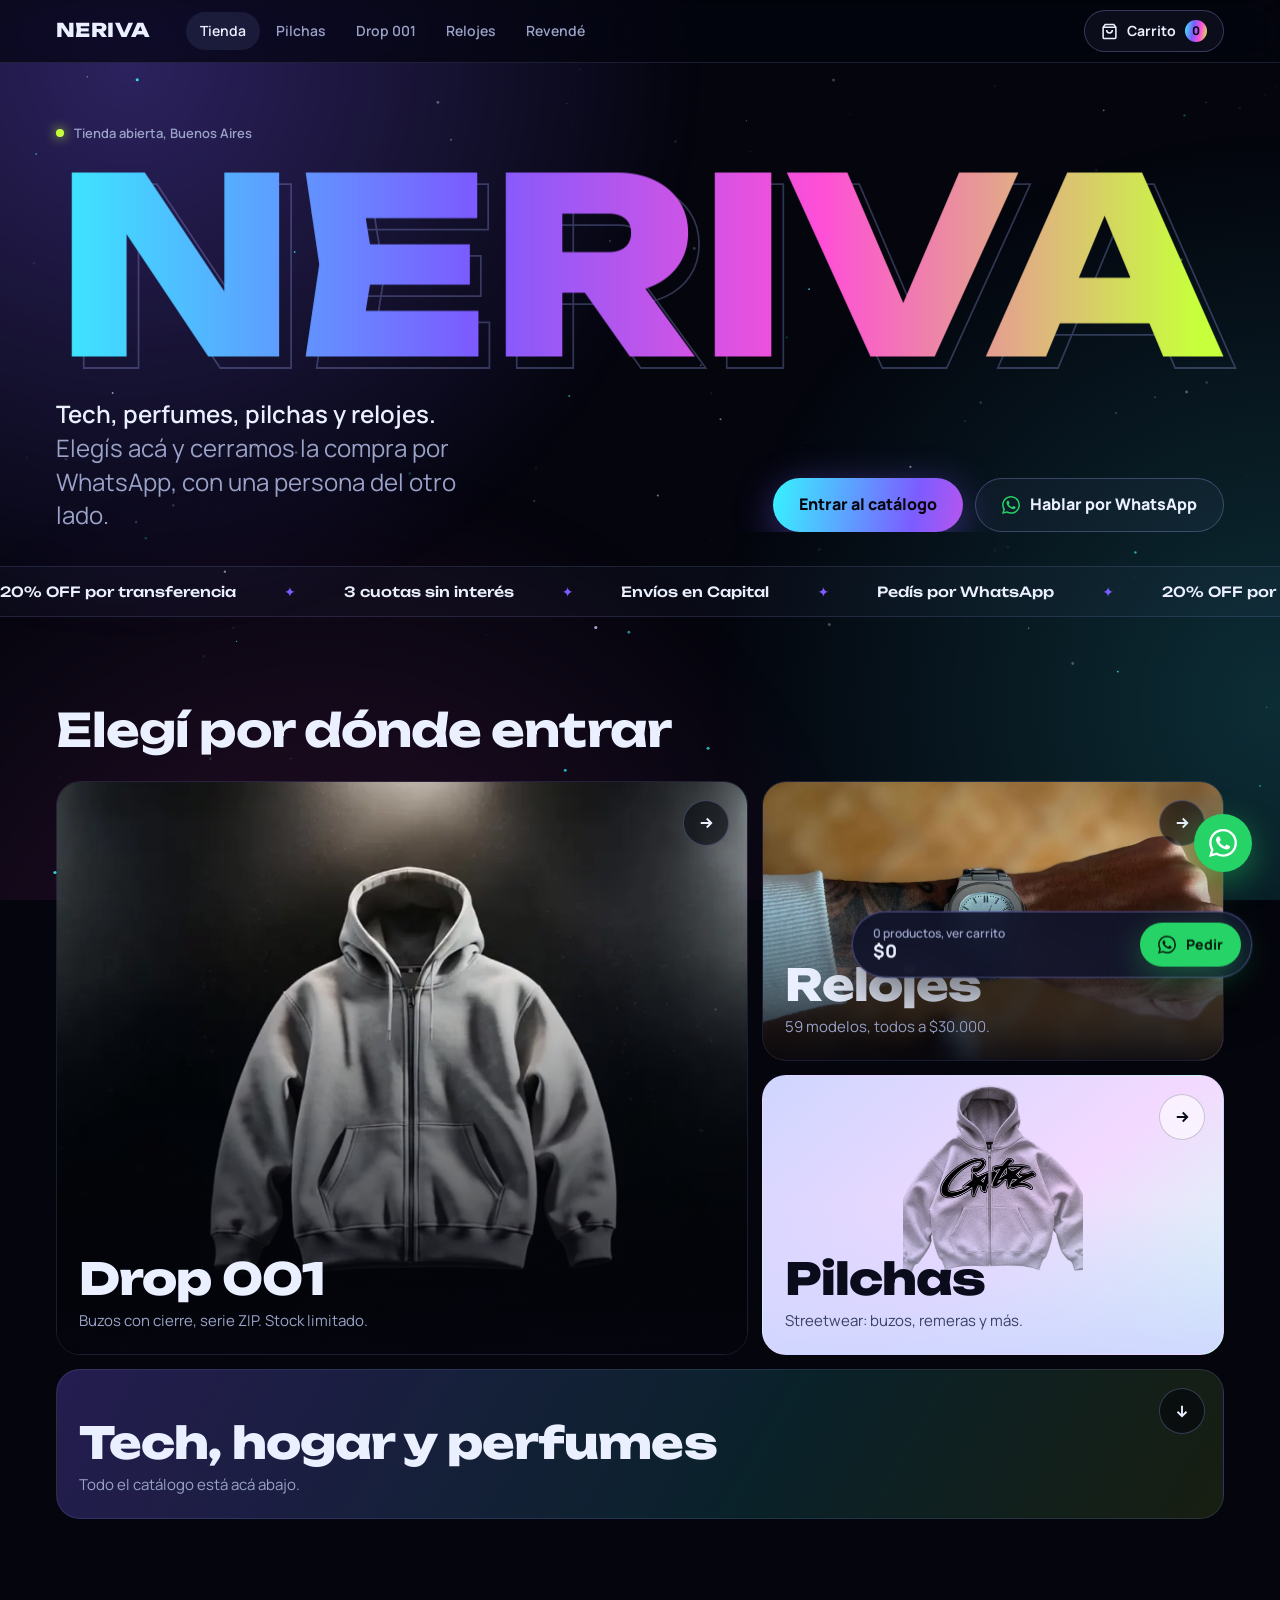
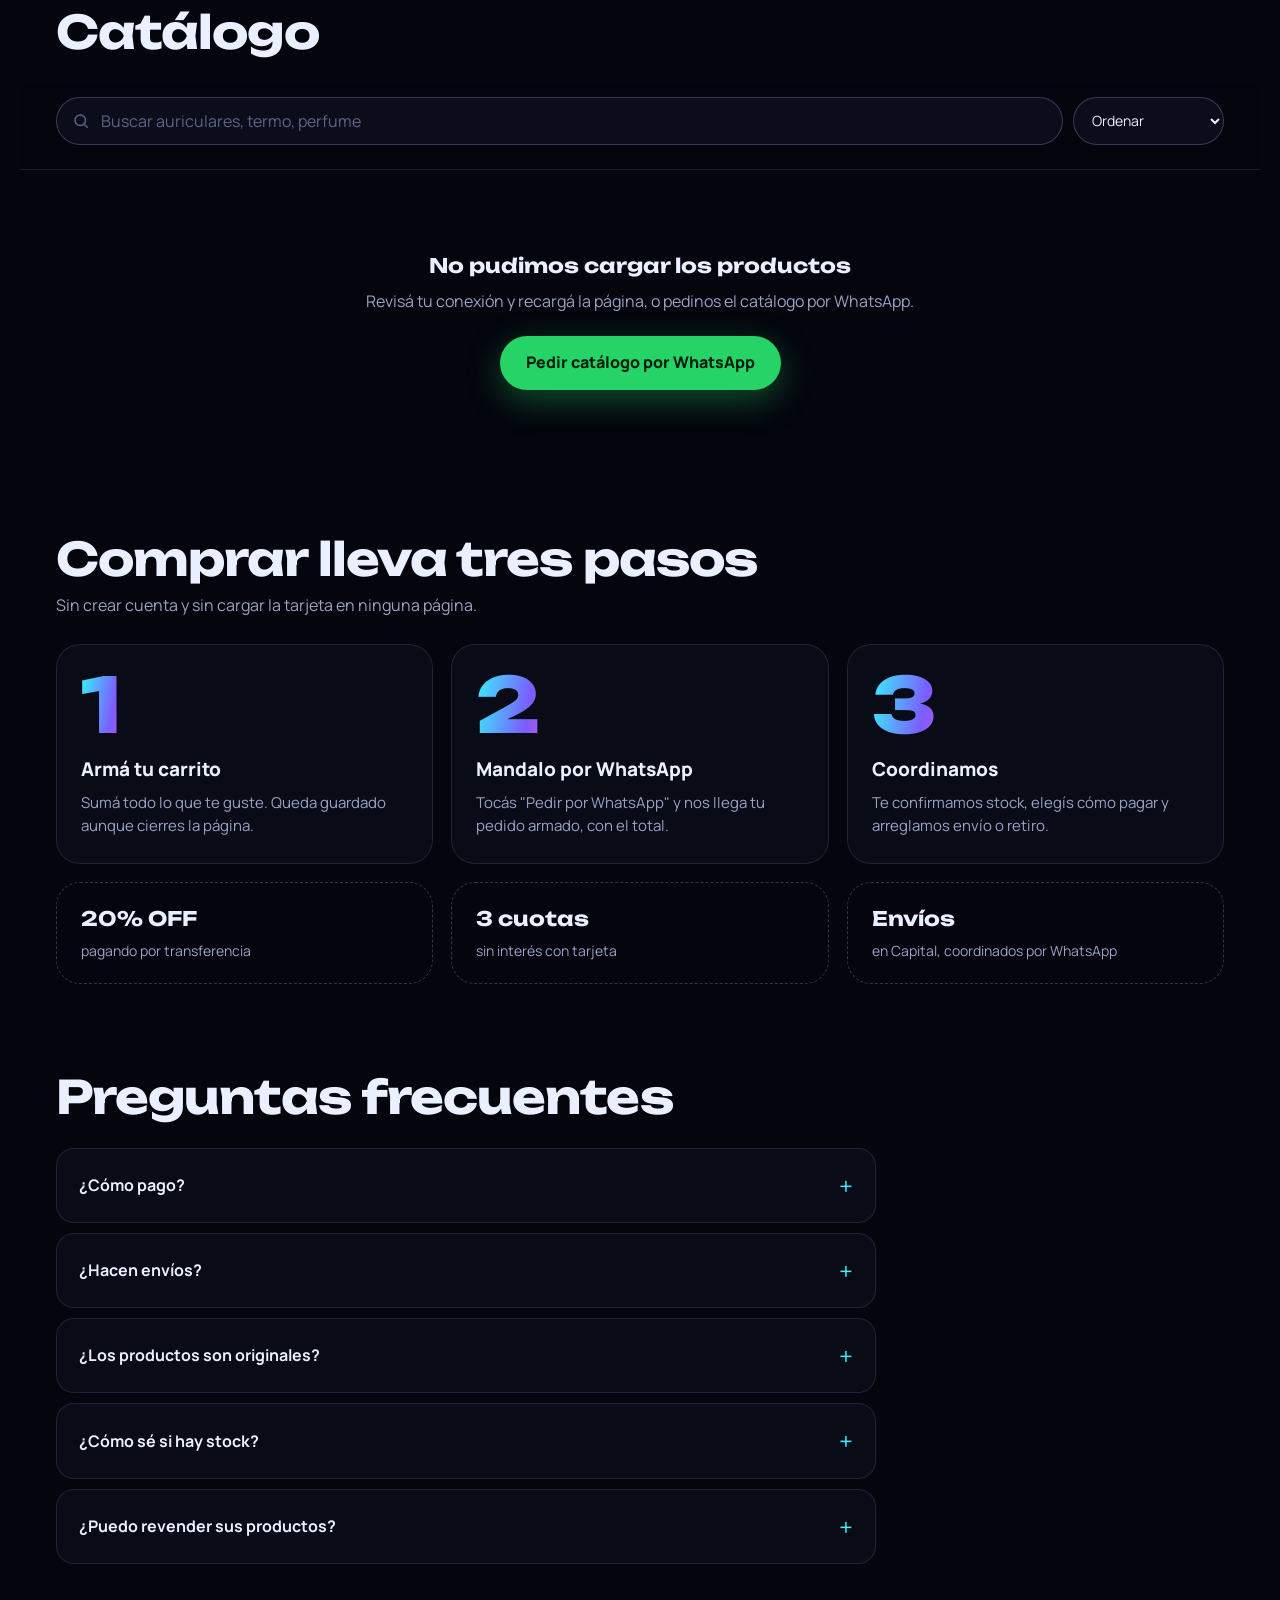
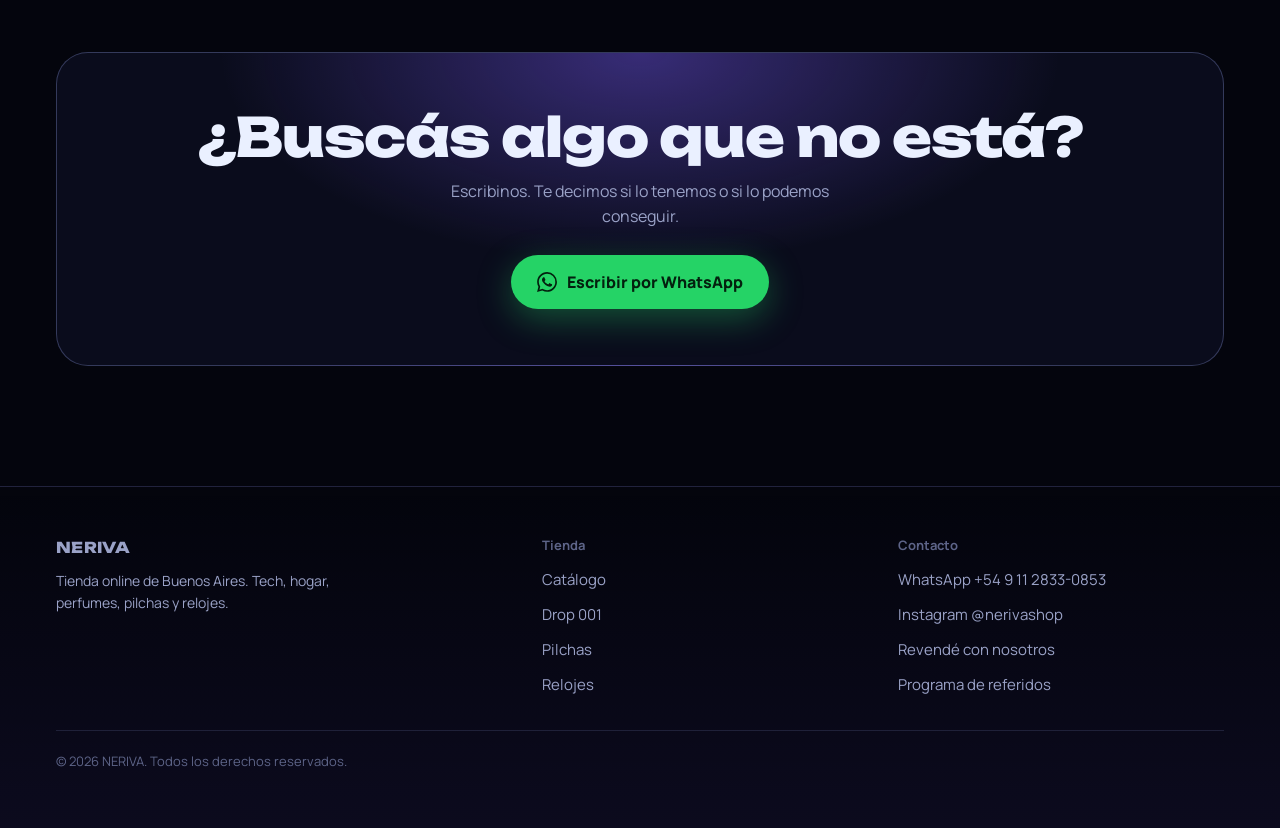
==== commit 7a82ab58: "fix: conservar ?ref y ?reloj en los links, fondo estable al scrollear y h1 limpio Co-Authored-By: Cl" ====
--- a/index.html
+++ b/index.html
@@ -304,16 +304,16 @@
             <text class="w-ghost" x="0" y="170" font-size="210" textLength="1000" lengthAdjust="spacingAndGlyphs">NERIVA</text>
             <text class="w-main" x="0" y="170" font-size="210" textLength="1000" lengthAdjust="spacingAndGlyphs" fill="url(#holo)">NERIVA</text>
         </svg>
-        <h1 class="hero-row">
-            <span class="hero-lead">Tech, perfumes, pilchas y relojes. <span>Elegís acá y cerramos la compra por WhatsApp, con una persona del otro lado.</span></span>
-            <span class="hero-ctas">
+        <div class="hero-row">
+            <h1 class="hero-lead">Tech, perfumes, pilchas y relojes. <span>Elegís acá y cerramos la compra por WhatsApp, con una persona del otro lado.</span></h1>
+            <div class="hero-ctas">
                 <a href="#catalogo" class="btn btn-holo">Entrar al catálogo</a>
                 <a href="https://wa.me/5491128330853?text=Hola!%20Vengo%20de%20la%20tienda%20y%20quiero%20consultar" target="_blank" rel="noopener" class="btn btn-line">
                     <svg width="18" height="18" viewBox="0 0 24 24" fill="var(--wa)" aria-hidden="true"><use href="#ico-wa"/></svg>
                     Hablar por WhatsApp
                 </a>
-            </span>
-        </h1>
+            </div>
+        </div>
     </div>
 
     <div class="ring-stage" id="ringStage" aria-label="Productos destacados">
@@ -681,7 +681,7 @@
         d.className = 'ring-item';
         d.setAttribute('aria-label', `Ver ${p.nombre}`);
         d.innerHTML = `<img src="${p.imagen}" alt="" onerror="this.style.display='none'"><div class="tag"><span>${san(p.nombre)}</span><b>${money(precioFinal(p))}</b></div>`;
-        d.addEventListener('click', () => { if (ring.moved < 8) abrirModal(p); });
+        d.addEventListener('click', e => { if (e.detail === 0 || ring.moved < 8) abrirModal(p); });
         return d;
     }));
 }
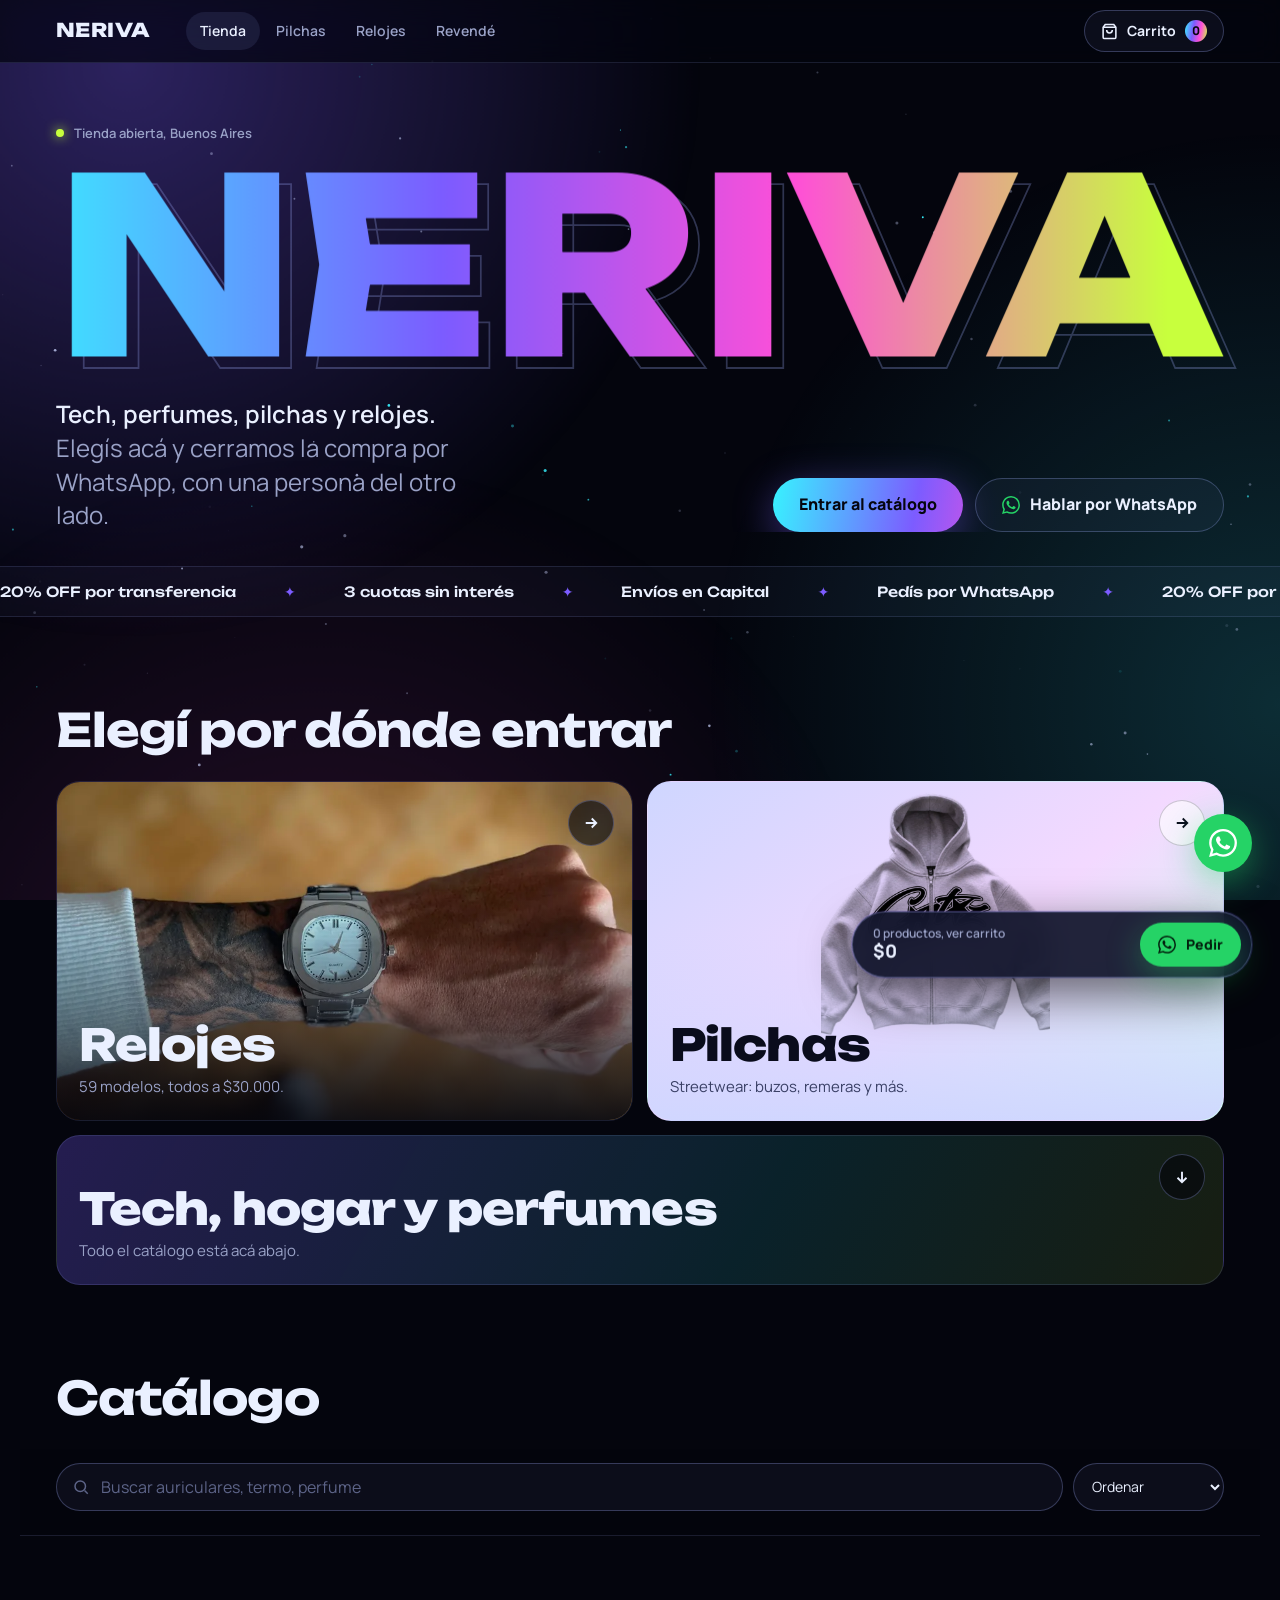
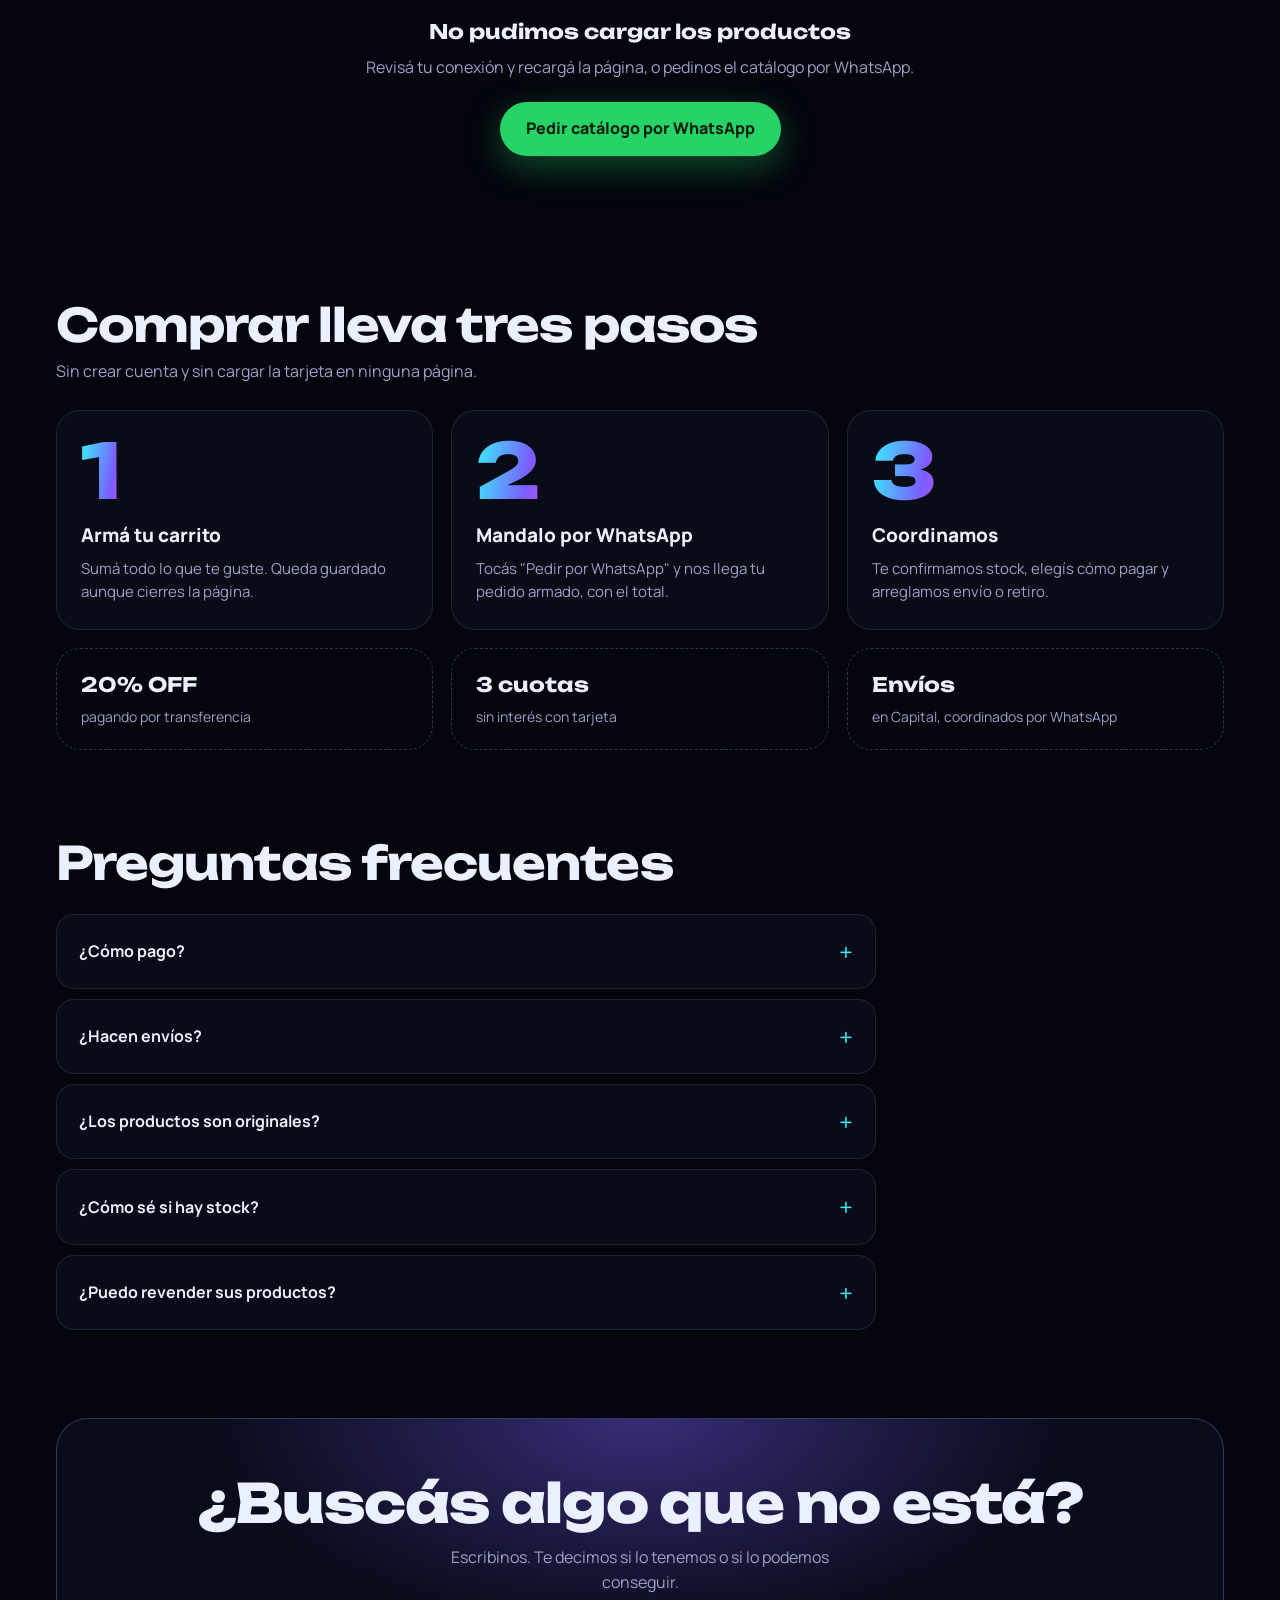
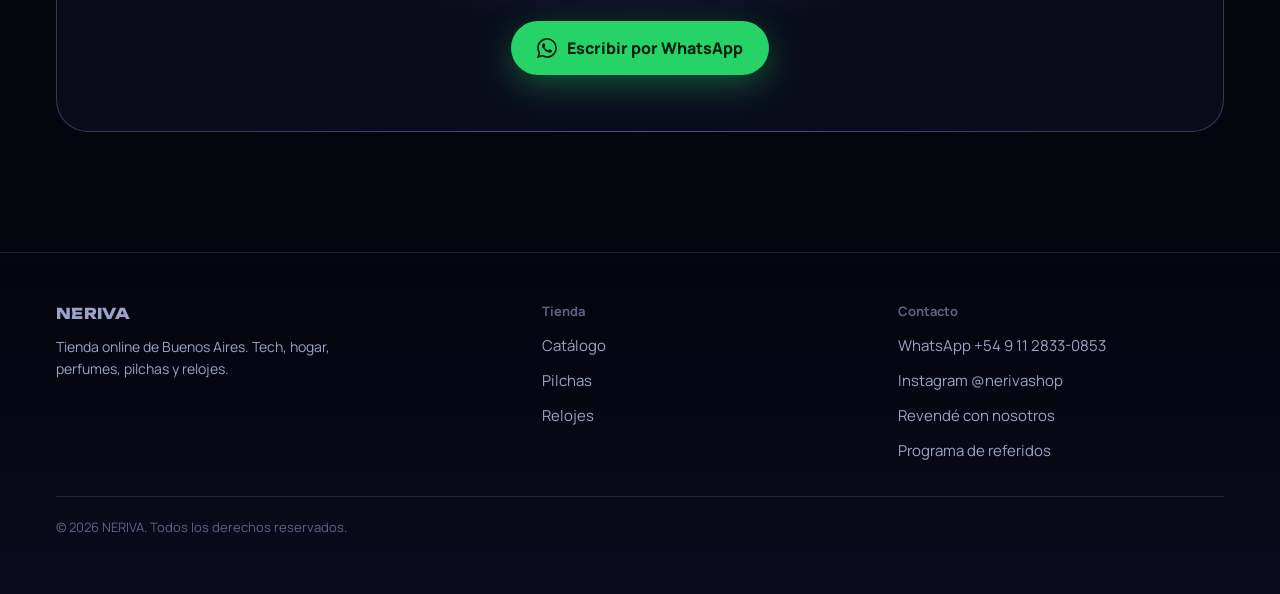
==== commit 6001865a: "feat: pilchas con el estilo futurista y Drop 001 afuera - pilchas/ rehecha con ui.css/ui.js: portada" ====
--- a/index.html
+++ b/index.html
@@ -116,8 +116,7 @@
         .world.w-tech { min-height: 150px; background: linear-gradient(120deg, rgba(124,92,255,.28), rgba(55,243,255,.12) 60%, rgba(200,255,61,.1)); }
         .world.w-tech::before { display: none; }
         @media (min-width: 860px) {
-            .worlds { grid-template-columns: 1.5fr 1fr; grid-template-rows: 280px 280px auto; }
-            .world.w-drop { grid-row: span 2; }
+            .worlds { grid-template-columns: 1fr 1fr; grid-template-rows: 340px auto; }
             .world.w-tech { grid-column: span 2; }
         }
 
@@ -267,7 +266,6 @@
         <ul class="nav-links">
             <li><a href="index.html" aria-current="page">Tienda</a></li>
             <li><a href="pilchas/">Pilchas</a></li>
-            <li><a href="drop-buzos.html">Drop 001</a></li>
             <li><a href="relojes/">Relojes</a></li>
             <li><a href="revendedores/">Revendé</a></li>
         </ul>
@@ -282,7 +280,6 @@
     <nav class="nav-sub" aria-label="Secciones">
         <a href="index.html" aria-current="page">Tienda</a>
         <a href="#ofertas">Ofertas</a>
-        <a href="drop-buzos.html">Drop 001</a>
         <a href="pilchas/">Pilchas</a>
         <a href="relojes/">Relojes</a>
         <a href="revendedores/">Revendé</a>
@@ -338,12 +335,6 @@
             <h2 class="sec-title">Elegí por dónde entrar</h2>
         </div>
         <div class="worlds">
-            <a class="world w-drop rise" href="drop-buzos.html">
-                <img src="img/portal-drop.webp" alt="" loading="lazy">
-                <span class="go" aria-hidden="true"><svg width="18" height="18" viewBox="0 0 24 24" fill="none" stroke="currentColor" stroke-width="2.5"><path d="M5 12h14M13 6l6 6-6 6"/></svg></span>
-                <b>Drop 001</b>
-                <p>Buzos con cierre, serie ZIP. Stock limitado.</p>
-            </a>
             <a class="world w-relojes rise" href="relojes/">
                 <img src="img/portal-relojes.webp" alt="" loading="lazy">
                 <span class="go" aria-hidden="true"><svg width="18" height="18" viewBox="0 0 24 24" fill="none" stroke="currentColor" stroke-width="2.5"><path d="M5 12h14M13 6l6 6-6 6"/></svg></span>
@@ -467,8 +458,7 @@
                 <h4>Tienda</h4>
                 <ul>
                     <li><a href="#catalogo">Catálogo</a></li>
-                    <li><a href="drop-buzos.html">Drop 001</a></li>
-                    <li><a href="pilchas/">Pilchas</a></li>
+                            <li><a href="pilchas/">Pilchas</a></li>
                     <li><a href="relojes/">Relojes</a></li>
                 </ul>
             </div>
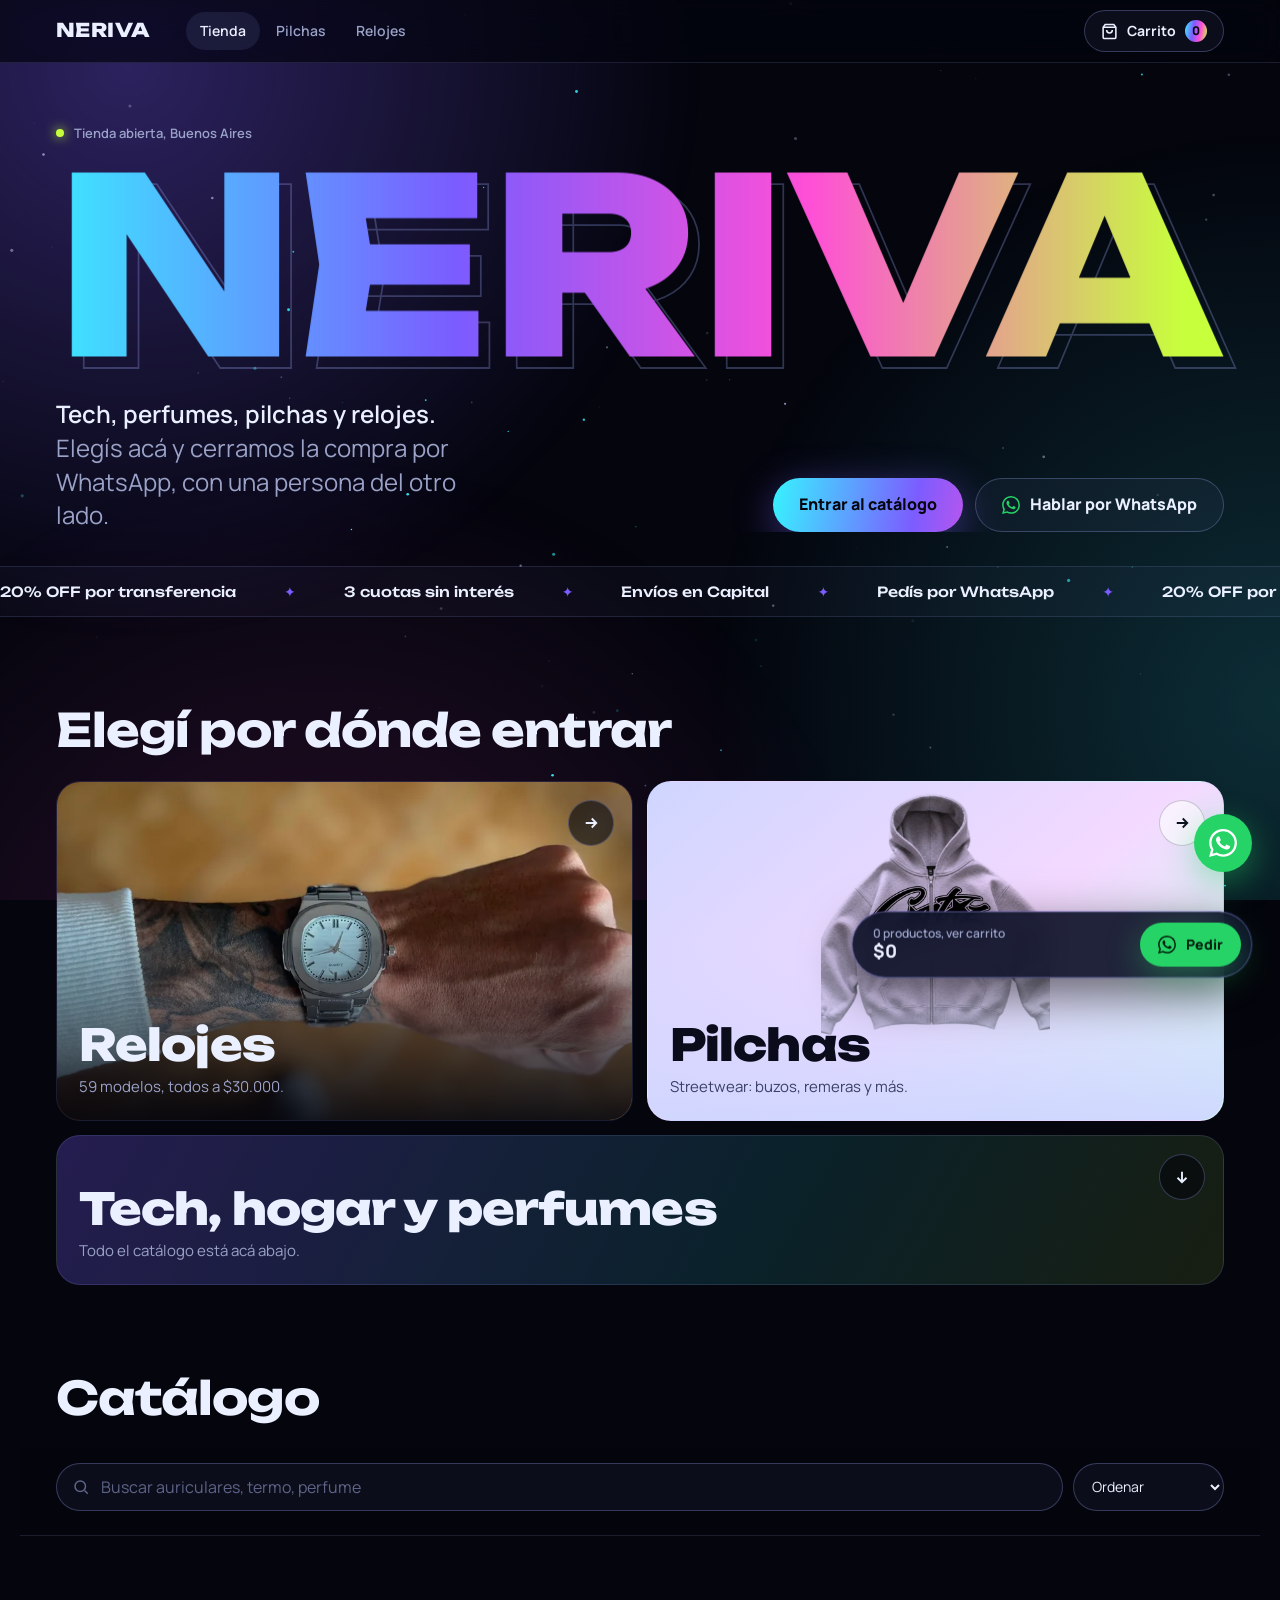
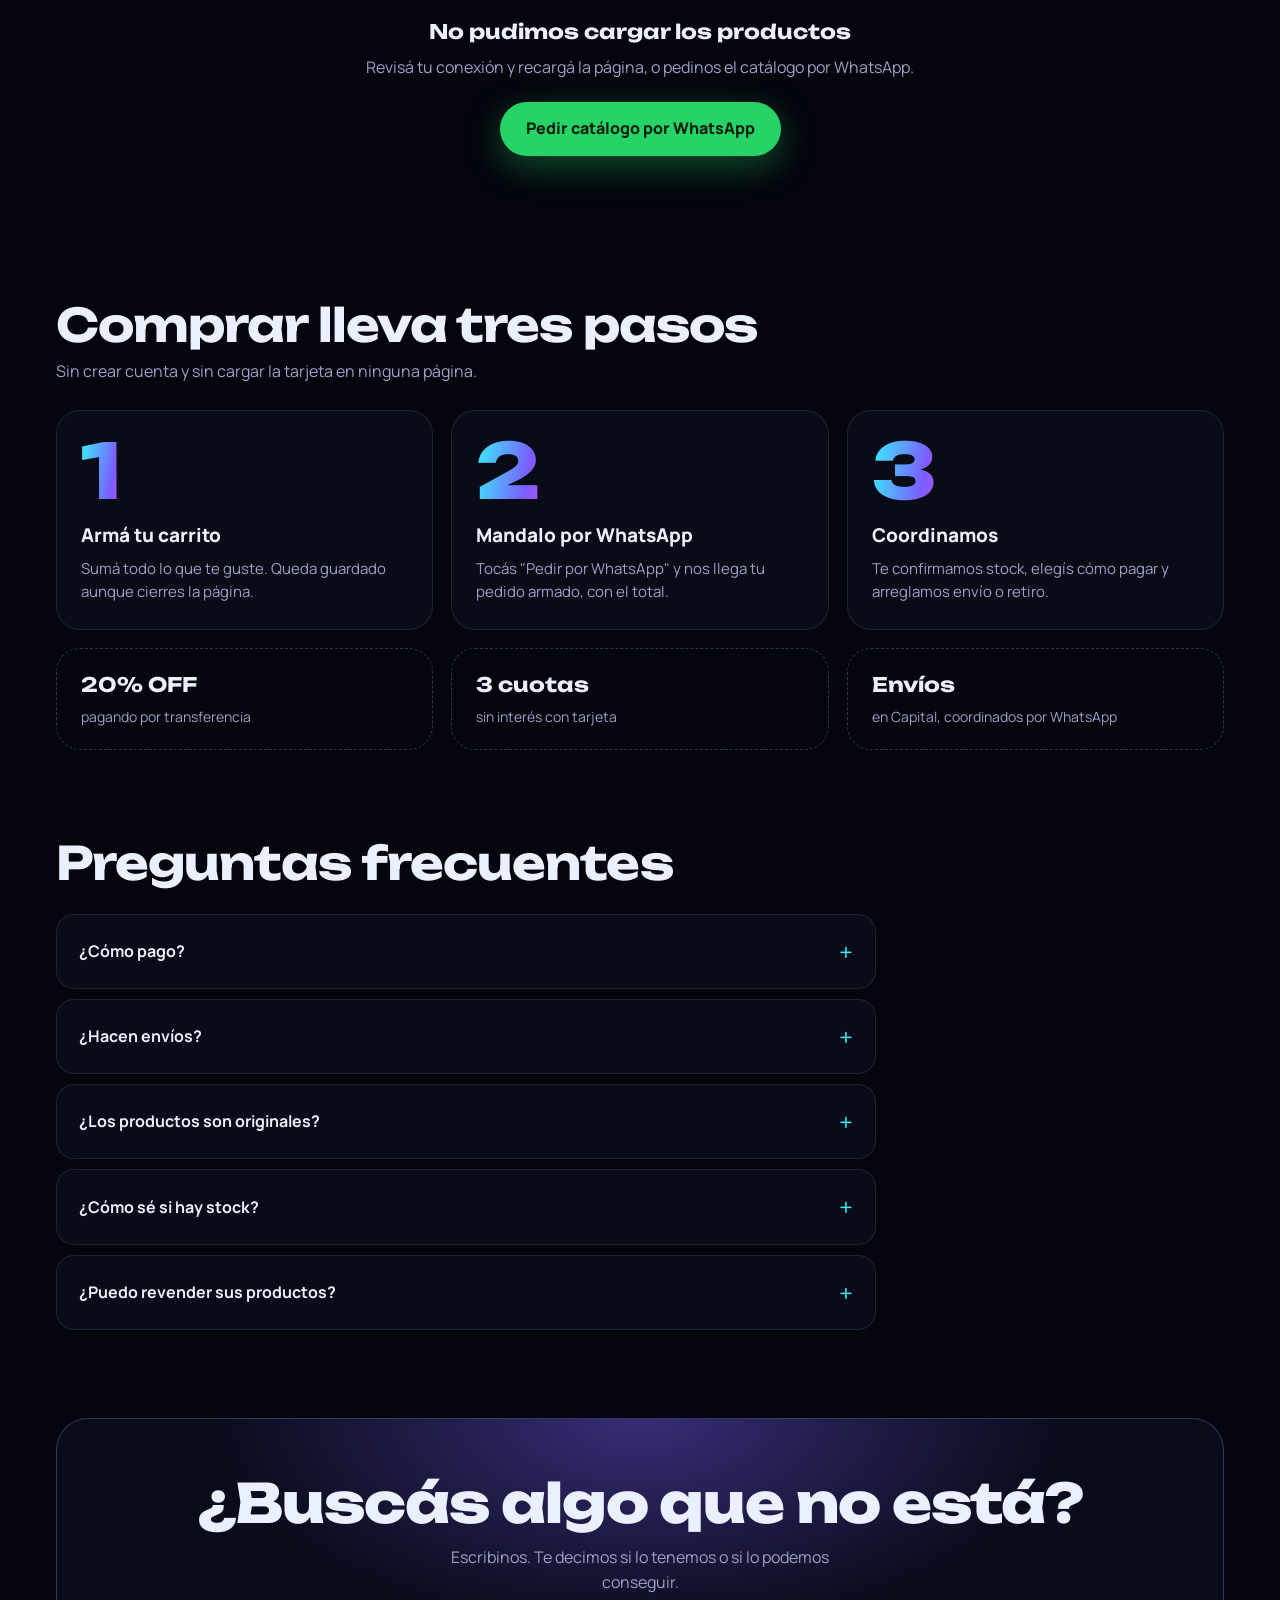
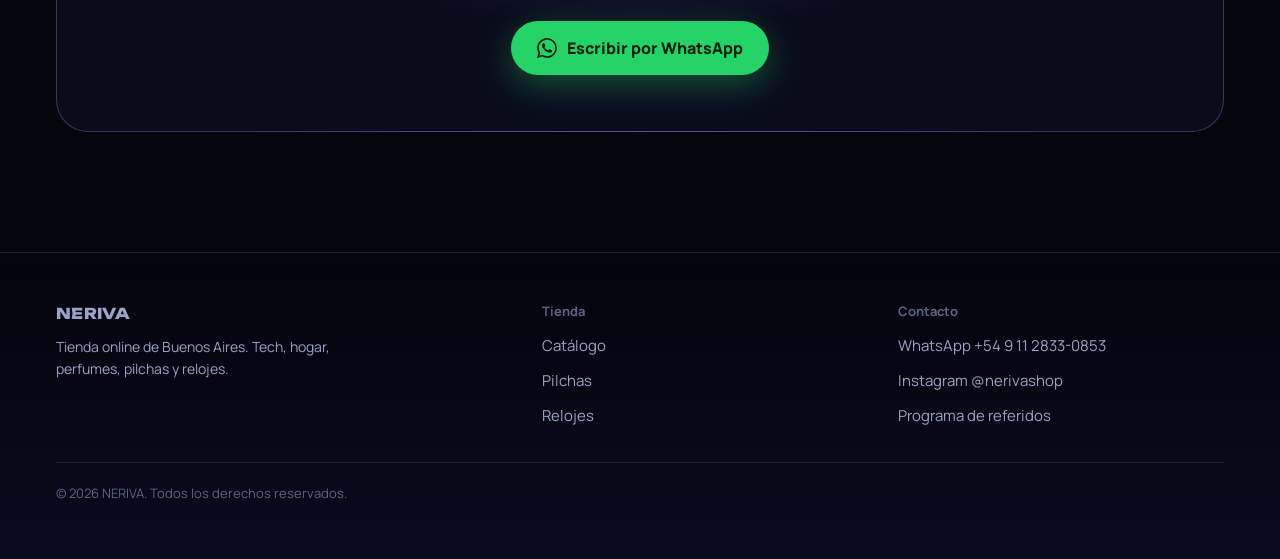
==== commit 3b9aec68: "chore: quitar los links a Revendé de la tienda Co-Authored-By: Claude Fable 5.2 <noreply@anthropic.c" ====
--- a/index.html
+++ b/index.html
@@ -267,7 +267,6 @@
             <li><a href="index.html" aria-current="page">Tienda</a></li>
             <li><a href="pilchas/">Pilchas</a></li>
             <li><a href="relojes/">Relojes</a></li>
-            <li><a href="revendedores/">Revendé</a></li>
         </ul>
         <div class="nav-right">
             <button class="cart-btn" id="navCartBtn" onclick="NERIVA.openDrawer()" aria-label="Abrir carrito">
@@ -282,7 +281,6 @@
         <a href="#ofertas">Ofertas</a>
         <a href="pilchas/">Pilchas</a>
         <a href="relojes/">Relojes</a>
-        <a href="revendedores/">Revendé</a>
     </nav>
 </header>
 
@@ -427,7 +425,7 @@
             <details><summary>¿Hacen envíos?</summary><p>Sí, en Capital. Coordinamos día y horario por WhatsApp. Si estás en otra zona, escribinos y lo vemos.</p></details>
             <details><summary>¿Los productos son originales?</summary><p>Cada producto dice en su nombre si es original o réplica, para que sepas exactamente qué comprás. Si tenés dudas con alguno, preguntanos antes.</p></details>
             <details><summary>¿Cómo sé si hay stock?</summary><p>Te lo confirmamos apenas llega tu pedido por WhatsApp, antes de que pagues.</p></details>
-            <details><summary>¿Puedo revender sus productos?</summary><p>Sí, tenemos un programa para revendedores. <a href="revendedores/">Mirá cómo funciona</a>.</p></details>
+            <details><summary>¿Puedo revender sus productos?</summary><p>Sí. <a href="https://wa.me/5491128330853?text=Hola!%20Quiero%20revender%20productos%20de%20NERIVA" target="_blank" rel="noopener">Escribinos por WhatsApp</a> y te contamos cómo.</p></details>
         </div>
     </div>
 </section>
@@ -467,7 +465,6 @@
                 <ul>
                     <li><a href="https://wa.me/5491128330853" target="_blank" rel="noopener">WhatsApp +54 9 11 2833-0853</a></li>
                     <li><a href="https://instagram.com/nerivashop" target="_blank" rel="noopener">Instagram @nerivashop</a></li>
-                    <li><a href="revendedores/">Revendé con nosotros</a></li>
                     <li><a href="referidos/">Programa de referidos</a></li>
                 </ul>
             </div>
